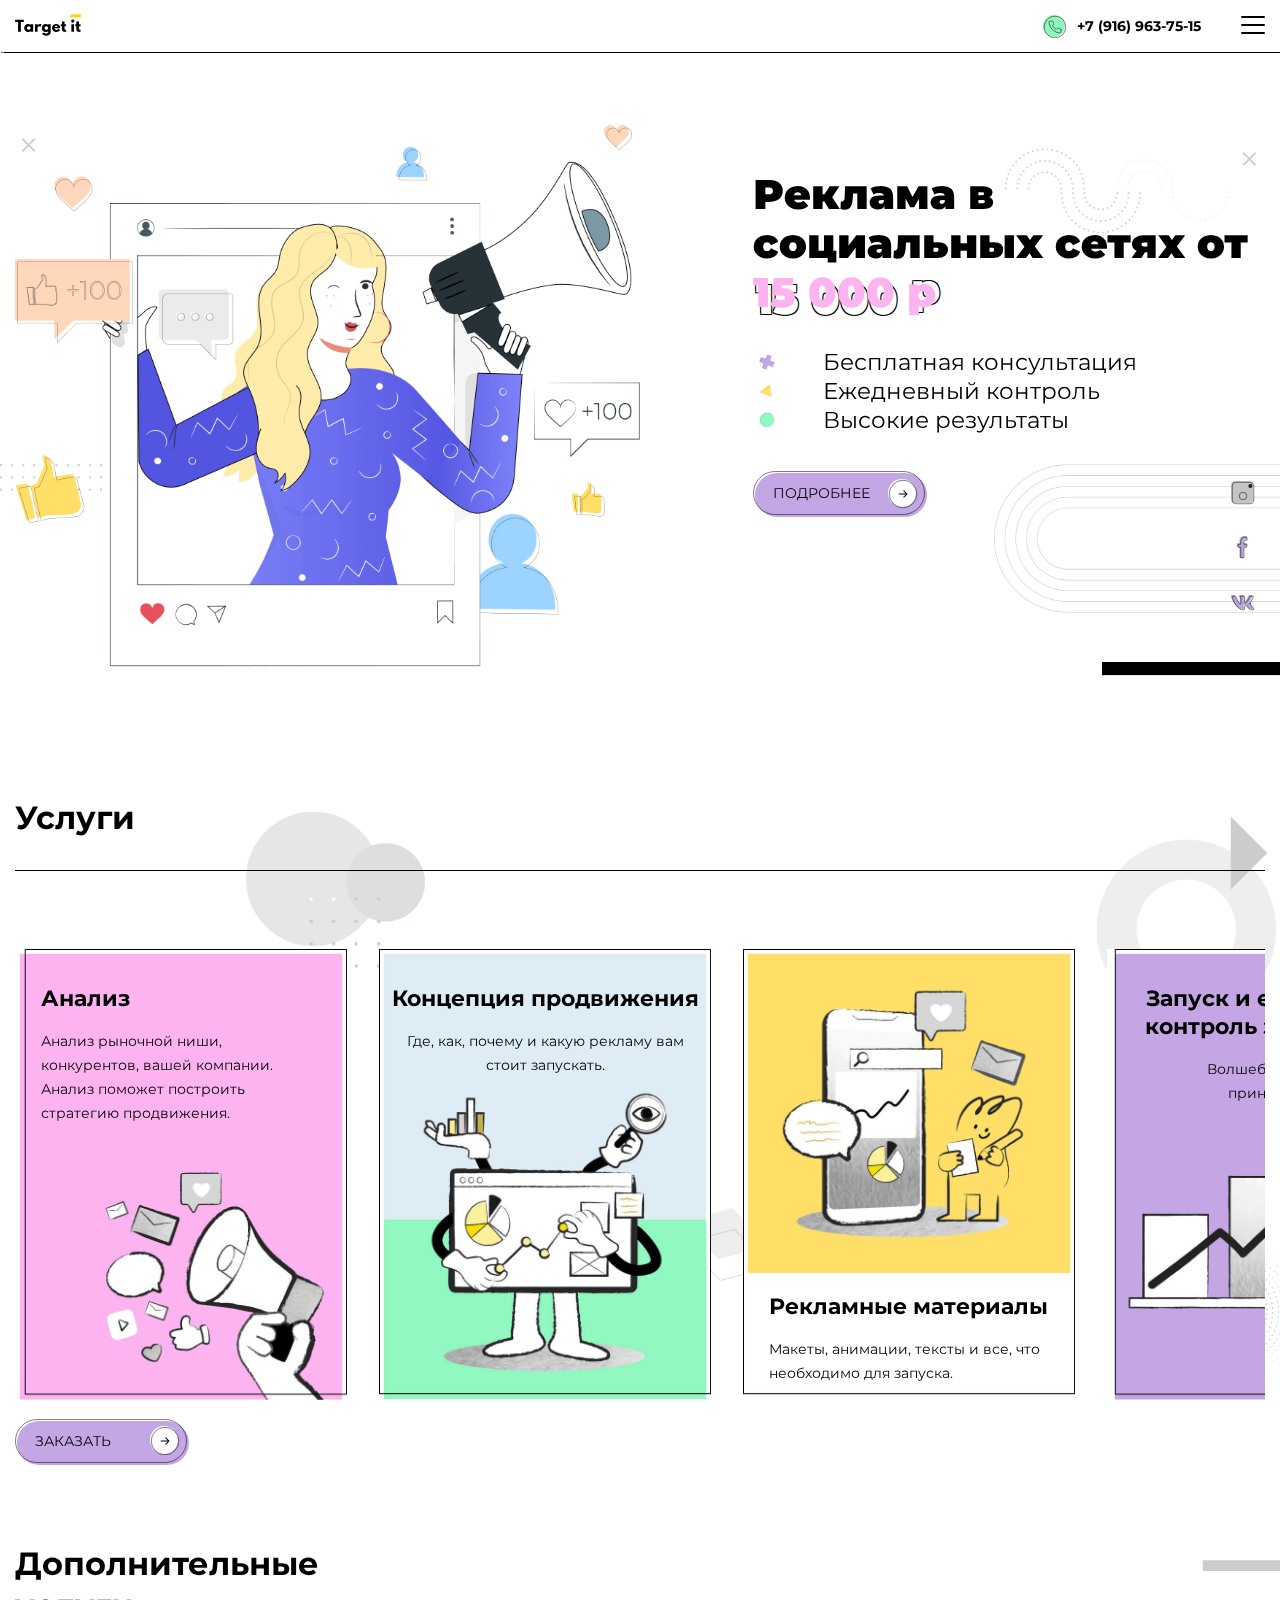
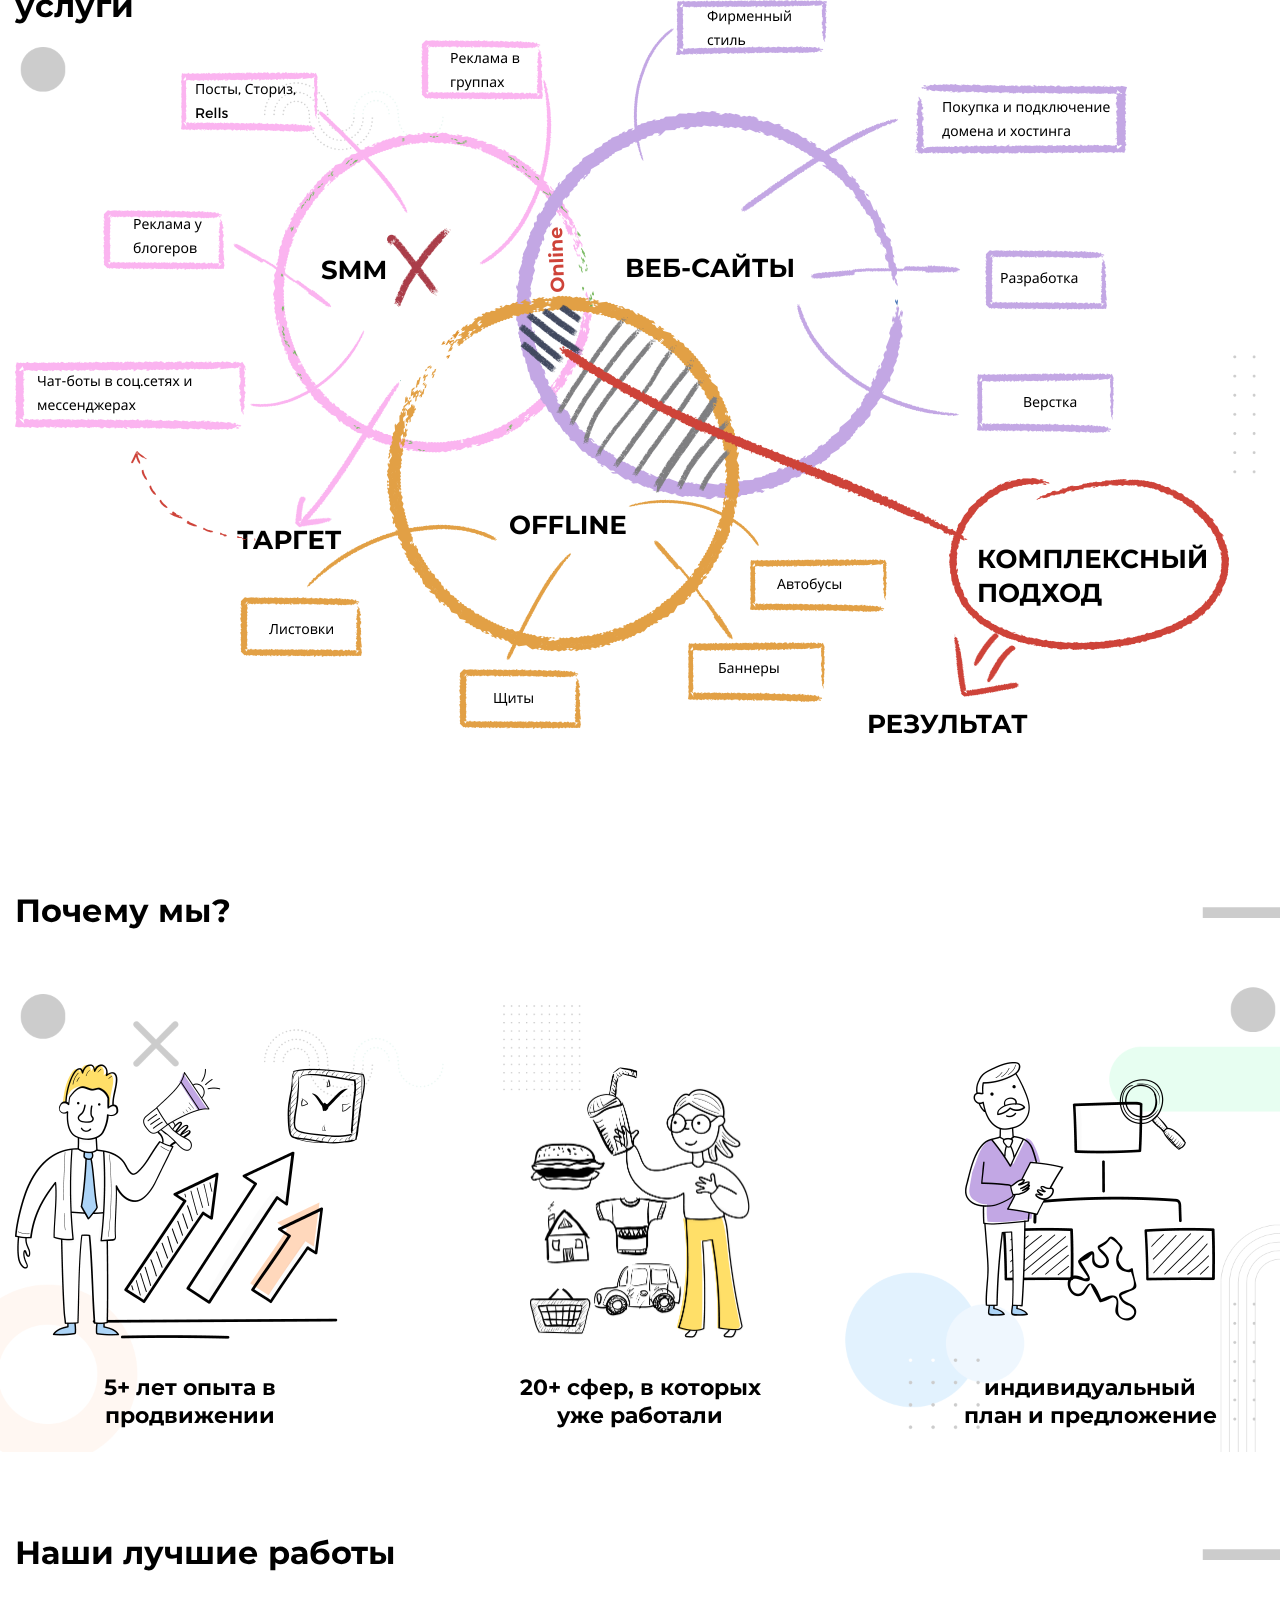
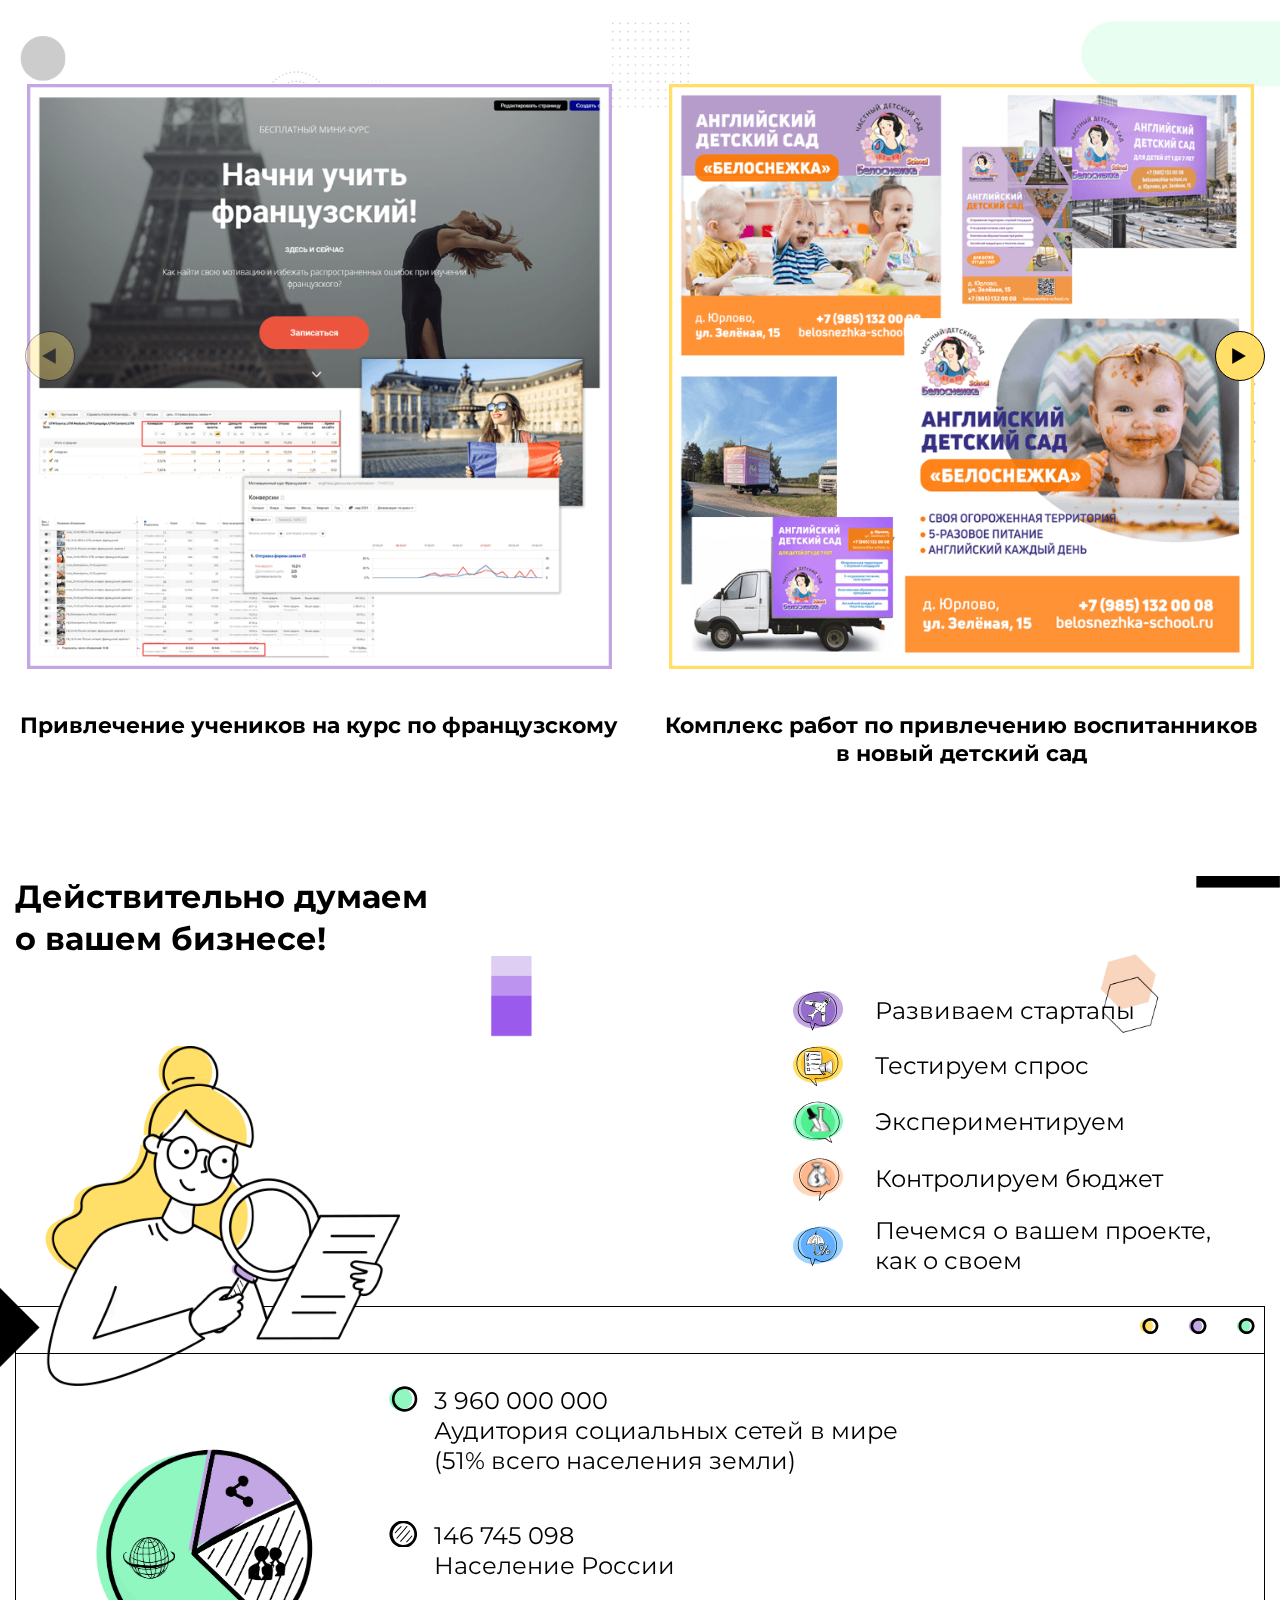
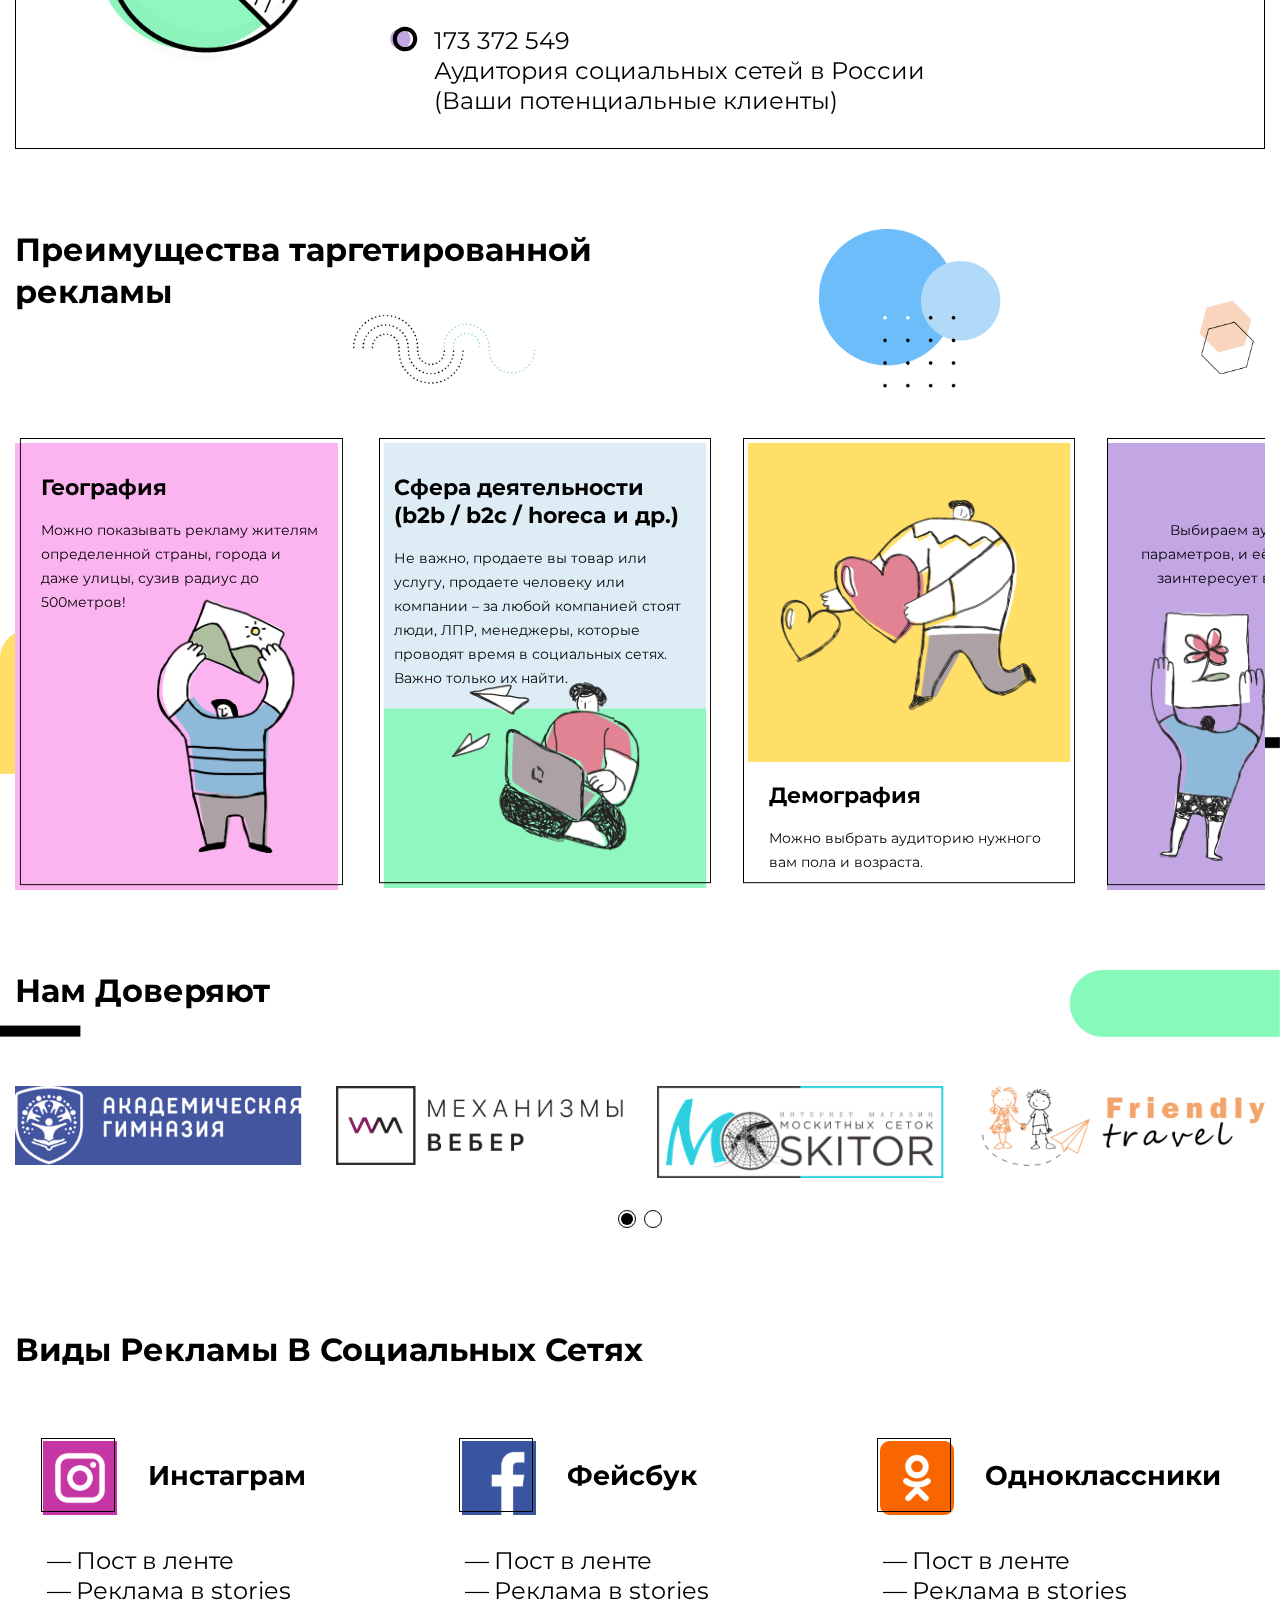
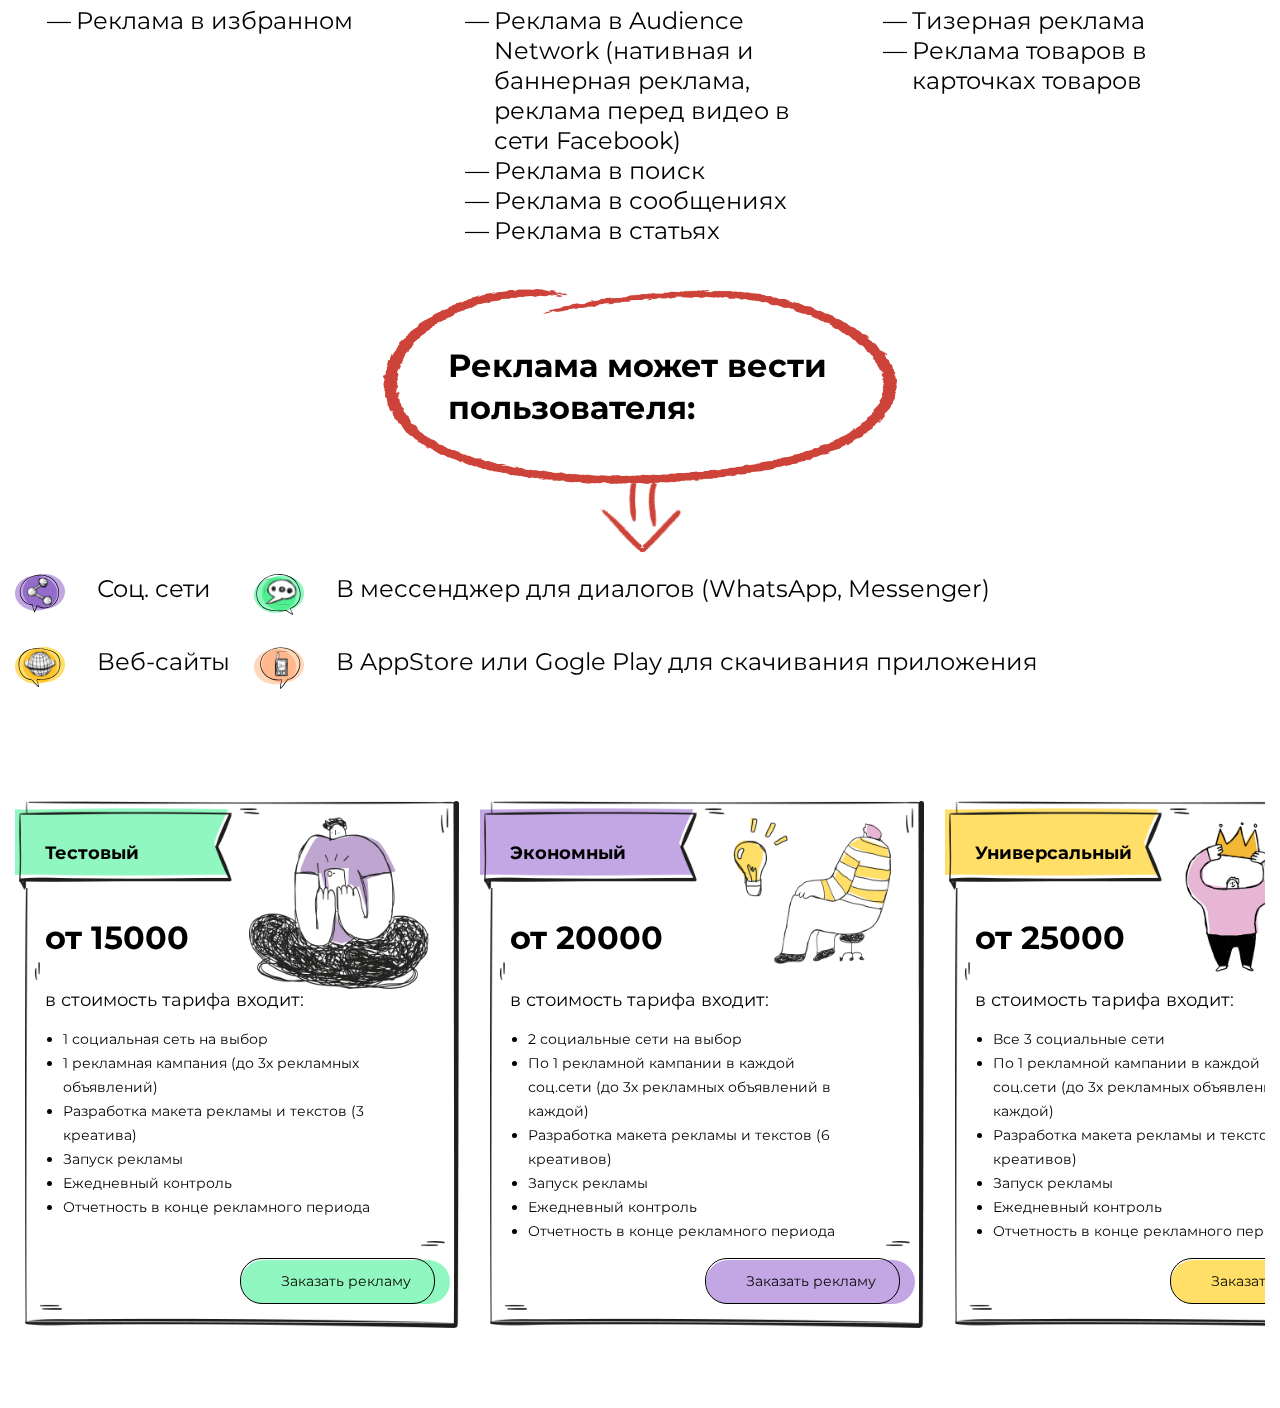
==== index.html @ e47d91d6 "add: add modal form on Prices" ====
<!DOCTYPE html>
<html lang="ru">
<head>
    <meta charset="UTF-8">
    <meta http-equiv="X-UA-Compatible" content="IE=edge">
    <meta name="viewport" content="width=device-width, initial-scale=1.0">
    <title>target-it.ru - таргетированная реклама в соцсетях</title>
    <link rel="shortcut icon" href="img/favicon.svg" type="image/x-icon">
    <link rel="stylesheet" href="css/normalize.css">
    <link rel="stylesheet" href="css/style.css">
    <link rel="stylesheet" href="css/media.css">
    <link rel="stylesheet" href="css/swiper/swiper-bundle.min.7.3.1.css">
    <script defer src="js/swiper/swiper-bundle.min.7.3.1.js"></script>
    <script defer src="js/script.js"></script>
</head>
<body>
  <header class="header">
    <div class="container">
      <nav class="nav flex">
        <a href="#" class="nav__logo" aria-label="ссылка на главную страницу">
          <img class="logo-img" src="img/logoDark.svg" alt="Логотип таргет ит">
        </a>
        <div class="nav__link-social flex">
          <ul class="nav-list list-reset flex">
            <li class="nav-list__item">
              <a href="#" class="nav-link">
                услуги
              </a>
            </li>
            <li class="nav-list__item">
              <a href="#" class="nav-link">
                о компании
              </a>
            </li>
            <li class="nav-list__item">
              <a href="#" class="nav-link">
                цены
              </a>
            </li>
            <li class="nav-list__item">
              <a href="#" class="nav-link">
                чат боты
              </a>
            </li>
            <li class="nav-list__item">
              <a href="uploads/Бриф.docx" class="nav-link">
                скачать бриф
              </a>
            </li>
          </ul>
          <button class="nav__btn-to-form color-back color-back_yellow btn-reset">
            обратный звонок
          </button>
         <ul class="mob-social list-reset flex">
           <li class="mob-social__item">
             <a href="https://www.instagram.com/target__it/" target="_blank" aria-label="Ссылка на социальную сеть target-it в инстаграм">
               <svg width="44" height="44" viewBox="0 0 44 44" fill="none" xmlns="http://www.w3.org/2000/svg">
                <rect x="10" y="10" width="22" height="22" rx="4" fill="#C4C4C4"/>
                <rect x="11.25" y="11.25" width="21.5" height="21.5" rx="3.75" stroke="black" stroke-width="0.5"/>
                <circle cx="22" cy="25" r="3.75" stroke="black" stroke-width="0.5"/>
                <circle cx="29.3704" cy="15.0214" r="2" fill="#232222"/>
              </svg>
             </a>
           </li>
           <li class="mob-social__item">
             <a href="https://www.facebook.com/targetitnow/" target="_blank" aria-label="Ссылка на социальную сеть target-it в фэйсбук">
               <svg width="44" height="44" viewBox="0 0 44 44" fill="none" xmlns="http://www.w3.org/2000/svg">
                 <path d="M22.4358 17.2133V15.0133C22.4358 14.06 22.6358 13.5467 24.0358 13.5467H25.7692V9.88H23.1025C19.7692 9.88 18.4358 12.3 18.4358 15.0133V17.2133H15.7692V20.88H18.4358V31.88H22.4358V20.88H25.3692L25.7692 17.2133H22.4358Z" fill="#B9A6D9"/>
                 <path d="M22.9038 18.04V18.29H23.1538H25.9532L25.6364 21.31H23.1538H22.9038V21.56V31.87H19.7115V21.56V21.31H19.4615H17.25V18.29H19.4615H19.7115V18.04V15.928C19.7115 14.6602 20.0117 13.488 20.6602 12.6389C21.3011 11.7998 22.3017 11.25 23.7692 11.25H25.9808V14.27H24.6308C23.9673 14.27 23.5016 14.3935 23.2195 14.7163C22.9442 15.0311 22.9038 15.4727 22.9038 15.928V18.04Z" stroke="black" stroke-width="0.5"/>
               </svg>
             </a>
           </li>
           <li class="mob-social__item">
             <a href="https://vk.com/public195227283" target="_blank" aria-label="ссылка на социальную сеть target-it в вконтакте">
              <svg width="44" height="44" viewBox="0 0 44 44" fill="none" xmlns="http://www.w3.org/2000/svg">
                <path d="M31.4956 14.9481C31.6493 14.4011 31.4956 14 30.7688 14H28.3611C27.7485 14 27.4685 14.347 27.3148 14.7281C27.3148 14.7281 26.0907 17.9264 24.356 20.0002C23.7961 20.6036 23.5403 20.7942 23.2351 20.7942C23.0825 20.7942 22.8607 20.6036 22.8607 20.0566V14.9481C22.8607 14.2917 22.6839 14 22.1734 14H18.3901C18.008 14 17.7775 14.3035 17.7775 14.5928C17.7775 15.2139 18.6448 15.3574 18.7337 17.1077V20.9047C18.7337 21.7363 18.5943 21.8881 18.2869 21.8881C17.4711 21.8881 15.4862 18.678 14.3081 15.0034C14.0787 14.2894 13.847 14.0012 13.2322 14.0012H10.8256C10.1372 14.0012 10 14.3482 10 14.7293C10 15.4139 10.8157 18.8015 13.7998 23.282C15.7892 26.3415 18.5899 28 21.1414 28C22.6707 28 22.8596 27.6318 22.8596 26.9966V24.6841C22.8596 23.9477 23.0056 23.7995 23.4898 23.7995C23.8455 23.7995 24.4581 23.9924 25.8865 25.4663C27.5179 27.2142 27.788 27.9988 28.7047 27.9988H31.1113C31.7986 27.9988 32.1422 27.6306 31.9446 26.9037C31.7283 26.1803 30.9488 25.1275 29.9146 23.8819C29.3525 23.1714 28.5126 22.4068 28.2568 22.0245C27.9 21.5317 28.0032 21.3141 28.2568 20.8765C28.2579 20.8777 31.1904 16.4525 31.4956 14.9481Z" fill="#B9A6D9"/>
                <path d="M32.2549 15.8804L32.2524 15.8893L32.2506 15.8984C32.1817 16.2377 31.9561 16.7692 31.638 17.3961C31.3237 18.0154 30.9317 18.7041 30.5474 19.3489C30.1634 19.9932 29.7886 20.5909 29.5097 21.0277C29.3961 21.2056 29.2984 21.3567 29.2226 21.4732L29.2097 21.4593L29.0405 21.7511C28.92 21.959 28.7966 22.1731 28.7786 22.4109C28.7593 22.6663 28.8603 22.9023 29.0517 23.1675C29.1909 23.374 29.4687 23.6656 29.7594 23.9707L29.7898 24.0026C30.1036 24.332 30.4459 24.6924 30.7186 25.037L30.7185 25.037L30.7223 25.0416C31.2378 25.6625 31.6857 26.2304 32.0305 26.7306C32.3772 27.2333 32.6071 27.6499 32.7042 27.9723C32.7911 28.2943 32.7414 28.4721 32.665 28.5672C32.5855 28.666 32.4187 28.7488 32.1113 28.7488H29.7047C29.5156 28.7488 29.3694 28.7095 29.2294 28.6309C29.0833 28.5489 28.9334 28.4183 28.7466 28.2177C28.5951 28.055 28.4295 27.8577 28.2277 27.6172C28.1797 27.56 28.1297 27.5005 28.0774 27.4383C27.8071 27.1175 27.4812 26.7371 27.0692 26.2957L27.0693 26.2957L27.066 26.2923C25.6359 24.8167 24.9583 24.5495 24.4898 24.5495C24.2389 24.5495 23.9677 24.5833 23.7933 24.8155C23.7127 24.9227 23.669 25.0522 23.644 25.1907C23.6188 25.3295 23.6096 25.4939 23.6096 25.6841V27.9966C23.6096 28.2978 23.5624 28.4369 23.428 28.5336C23.2604 28.6541 22.9049 28.75 22.1414 28.75C19.6974 28.75 16.9667 27.1558 15.0094 24.1457L15.0094 24.1457L15.0079 24.1434C13.526 21.9185 12.5845 19.9677 12.0141 18.4921C11.7288 17.7541 11.5368 17.136 11.4164 16.6628C11.2943 16.1829 11.25 15.8678 11.25 15.7293C11.25 15.5611 11.2818 15.4551 11.3409 15.3891C11.3956 15.3281 11.5196 15.2512 11.8256 15.2512H14.2322C14.4972 15.2512 14.6367 15.3115 14.7391 15.4125C14.8561 15.528 14.9567 15.727 15.0701 16.0797C15.6645 17.9339 16.4627 19.6723 17.2181 20.9509C17.5953 21.5894 17.9661 22.1205 18.3 22.4954C18.4667 22.6825 18.63 22.8373 18.7859 22.9473C18.9365 23.0535 19.1085 23.1381 19.2869 23.1381C19.3811 23.1381 19.4905 23.1271 19.5952 23.0765C19.7064 23.0227 19.7896 22.9355 19.8477 22.823C19.952 22.621 19.9837 22.3177 19.9837 21.9047V18.1077H19.984L19.9834 18.095C19.9364 17.1706 19.6806 16.6531 19.4284 16.2854C19.3711 16.2019 19.3146 16.127 19.265 16.0612L19.2562 16.0495C19.2031 15.979 19.1601 15.9213 19.1244 15.8661C19.056 15.7601 19.0275 15.6821 19.0275 15.5928C19.0275 15.4269 19.1603 15.25 19.3901 15.25H23.1734C23.3787 15.25 23.4578 15.3054 23.5034 15.3708C23.5651 15.4594 23.6107 15.6297 23.6107 15.9481V21.0566C23.6107 21.3609 23.672 21.597 23.7803 21.7656C23.8881 21.9335 24.0526 22.0442 24.2351 22.0442C24.4517 22.0442 24.6417 21.9725 24.8454 21.8268C25.0401 21.6876 25.2591 21.4722 25.5393 21.1702L25.5395 21.1704L25.5478 21.1606C26.4339 20.1012 27.1839 18.7627 27.7101 17.6972C27.9739 17.1629 28.1831 16.694 28.3264 16.3584C28.398 16.1906 28.4533 16.056 28.4907 15.963C28.5094 15.9165 28.5237 15.8805 28.5334 15.8558L28.5444 15.8277L28.5472 15.8203L28.5474 15.8198C28.6151 15.6525 28.7026 15.5132 28.8233 15.4153C28.94 15.3208 29.1059 15.25 29.3611 15.25H31.7688C32.0946 15.25 32.2099 15.3395 32.253 15.4056C32.3035 15.4829 32.3252 15.6304 32.2549 15.8804ZM29.2568 21.8765L29.0739 22.047C29.0988 22.0577 29.1238 22.0654 29.1484 22.0706C28.982 22.3903 28.9567 22.6101 29.2568 23.0245V21.8765Z" stroke="black" stroke-width="0.5"/>
              </svg>
             </a>
           </li>
          </ul>
        </div>
        <a href="tel:+79169637515" class="nav-phone" aria-label="позвонить по номеру телефона">
          <svg class="nav-phone__icon-svg" width="23" height="23" viewBox="0 0 23 23" fill="none" xmlns="http://www.w3.org/2000/svg">
            <ellipse opacity="0.5" cx="11" cy="10.9992" rx="11" ry="10.9992" fill="#20F180"/>
            <path d="M22.75 11.9992C22.75 17.9358 17.9371 22.7484 12 22.7484C6.06292 22.7484 1.25 17.9358 1.25 11.9992C1.25 6.0626 6.06292 1.25 12 1.25C17.9371 1.25 22.75 6.0626 22.75 11.9992Z" stroke="black" stroke-width="0.5"/>
            <path d="M17.9996 14.9837V16.79C18.0003 16.9577 17.9659 17.1237 17.8986 17.2773C17.8313 17.431 17.7325 17.5689 17.6087 17.6823C17.4849 17.7956 17.3387 17.8819 17.1795 17.9357C17.0203 17.9894 16.8517 18.0093 16.6843 17.9943C14.8277 17.7929 13.0443 17.1598 11.4773 16.1457C10.0195 15.2213 8.78356 13.9879 7.8572 12.533C6.83752 10.9622 6.20294 9.17382 6.0049 7.31268C5.98982 7.14617 6.00965 6.97836 6.06312 6.81992C6.11659 6.66148 6.20254 6.51589 6.31548 6.39241C6.42843 6.26894 6.5659 6.17028 6.71915 6.10273C6.87239 6.03518 7.03805 6.00022 7.20558 6.00006H9.01565C9.30846 5.99718 9.59233 6.10066 9.81435 6.2912C10.0364 6.48174 10.1814 6.74635 10.2224 7.0357C10.2988 7.61377 10.4404 8.18137 10.6447 8.72765C10.7259 8.94317 10.7435 9.17738 10.6953 9.40256C10.6472 9.62773 10.5354 9.83441 10.3732 9.99812L9.60694 10.7628C10.4658 12.2702 11.7165 13.5184 13.2271 14.3755L13.9933 13.6108C14.1574 13.4489 14.3645 13.3374 14.5901 13.2894C14.8158 13.2413 15.0505 13.2589 15.2664 13.3399C15.8138 13.5437 16.3826 13.6851 16.9619 13.7614C17.2549 13.8026 17.5226 13.9499 17.714 14.1753C17.9053 14.4007 18.007 14.6884 17.9996 14.9837Z" stroke="black" stroke-width="0.5" stroke-linecap="round" stroke-linejoin="round"/>
          </svg>
          +7 (916) 963-75-15
        </a>
        <button class="nav__burger btn-reset" aria-label="кнопка развернуть мобильное меню">
          <img class="img-burger" src="img/ico-burger.svg" alt="Иконка бургера">
        </button>
      </nav>
    </div>
  </header>
  <section class="section hero">
    <div class="container hero__container flex">
      <div class="hero-col-left">
        <picture>
          <source media="(max-width: 414px)" srcset="img/hero-banner-414.png">
          <source media="(max-width: 1024px)" srcset="img/hero-banner-1024.png">
          <img class="hero__img" src="img/hero-banner.png" alt="Баннер в шапке сайта">
        </picture>
      </div>
      <div class="hero-col-right">
        <h1 class="first-title">
          Реклама в социальных сетях от
          <span class="coast" data-coast="15 000">
            15 000
          </span>
          <span class="currency" data-currency="р">
            р
          </span>
        </h1>
        <ul class="hero-list list-reset">
          <li class="hero-list__item">
              Бесплатная консультация
          </li>
          <li class="hero-list__item">
              Ежедневный контроль
          </li>
          <li class="hero-list__item">
              Высокие результаты
          </li>
        </ul>
        <div class="btn-social flex">
          <div class="btn-social__left">
            <button class="button-more data-submit color-back color-back_violet btn-reset flex">
              Подробнее
              <svg width="30" height="29" viewBox="0 0 30 29" fill="none" xmlns="http://www.w3.org/2000/svg">
                <circle cx="14" cy="14" r="14" fill="white"/>
                <circle cx="15.0232" cy="15" r="13.75" stroke="black" stroke-width="0.5"/>
                <path d="M11 14.5C10.7239 14.5 10.5 14.7239 10.5 15C10.5 15.2761 10.7239 15.5 11 15.5V14.5ZM19.3536 15.3536C19.5488 15.1583 19.5488 14.8417 19.3536 14.6464L16.1716 11.4645C15.9763 11.2692 15.6597 11.2692 15.4645 11.4645C15.2692 11.6597 15.2692 11.9763 15.4645 12.1716L18.2929 15L15.4645 17.8284C15.2692 18.0237 15.2692 18.3403 15.4645 18.5355C15.6597 18.7308 15.9763 18.7308 16.1716 18.5355L19.3536 15.3536ZM11 15.5H19V14.5H11V15.5Z" fill="black"/>
              </svg>
            </button>
          </div>
          <div class="btn-social__right flex">
            <a href="https://www.instagram.com/target__it/" target="_blank" aria-label="Ссылка на социальную сеть target-it в инстаграм">
              <svg width="44" height="44" viewBox="0 0 44 44" fill="none" xmlns="http://www.w3.org/2000/svg">
               <rect x="10" y="10" width="22" height="22" rx="4" fill="#C4C4C4"/>
               <rect x="11.25" y="11.25" width="21.5" height="21.5" rx="3.75" stroke="black" stroke-width="0.5"/>
               <circle cx="22" cy="25" r="3.75" stroke="black" stroke-width="0.5"/>
               <circle cx="29.3704" cy="15.0214" r="2" fill="#232222"/>
             </svg>
            </a>
            <a href="https://www.facebook.com/targetitnow/" target="_blank" aria-label="Ссылка на социальную сеть target-it в фэйсбук">
              <svg width="44" height="44" viewBox="0 0 44 44" fill="none" xmlns="http://www.w3.org/2000/svg">
                <path d="M22.4358 17.2133V15.0133C22.4358 14.06 22.6358 13.5467 24.0358 13.5467H25.7692V9.88H23.1025C19.7692 9.88 18.4358 12.3 18.4358 15.0133V17.2133H15.7692V20.88H18.4358V31.88H22.4358V20.88H25.3692L25.7692 17.2133H22.4358Z" fill="#B9A6D9"/>
                <path d="M22.9038 18.04V18.29H23.1538H25.9532L25.6364 21.31H23.1538H22.9038V21.56V31.87H19.7115V21.56V21.31H19.4615H17.25V18.29H19.4615H19.7115V18.04V15.928C19.7115 14.6602 20.0117 13.488 20.6602 12.6389C21.3011 11.7998 22.3017 11.25 23.7692 11.25H25.9808V14.27H24.6308C23.9673 14.27 23.5016 14.3935 23.2195 14.7163C22.9442 15.0311 22.9038 15.4727 22.9038 15.928V18.04Z" stroke="black" stroke-width="0.5"/>
              </svg>
            </a>
             <a href="https://vk.com/public195227283" target="_blank" aria-label="ссылка на социальную сеть target-it в вконтакте">
              <svg width="44" height="44" viewBox="0 0 44 44" fill="none" xmlns="http://www.w3.org/2000/svg">
                <path d="M31.4956 14.9481C31.6493 14.4011 31.4956 14 30.7688 14H28.3611C27.7485 14 27.4685 14.347 27.3148 14.7281C27.3148 14.7281 26.0907 17.9264 24.356 20.0002C23.7961 20.6036 23.5403 20.7942 23.2351 20.7942C23.0825 20.7942 22.8607 20.6036 22.8607 20.0566V14.9481C22.8607 14.2917 22.6839 14 22.1734 14H18.3901C18.008 14 17.7775 14.3035 17.7775 14.5928C17.7775 15.2139 18.6448 15.3574 18.7337 17.1077V20.9047C18.7337 21.7363 18.5943 21.8881 18.2869 21.8881C17.4711 21.8881 15.4862 18.678 14.3081 15.0034C14.0787 14.2894 13.847 14.0012 13.2322 14.0012H10.8256C10.1372 14.0012 10 14.3482 10 14.7293C10 15.4139 10.8157 18.8015 13.7998 23.282C15.7892 26.3415 18.5899 28 21.1414 28C22.6707 28 22.8596 27.6318 22.8596 26.9966V24.6841C22.8596 23.9477 23.0056 23.7995 23.4898 23.7995C23.8455 23.7995 24.4581 23.9924 25.8865 25.4663C27.5179 27.2142 27.788 27.9988 28.7047 27.9988H31.1113C31.7986 27.9988 32.1422 27.6306 31.9446 26.9037C31.7283 26.1803 30.9488 25.1275 29.9146 23.8819C29.3525 23.1714 28.5126 22.4068 28.2568 22.0245C27.9 21.5317 28.0032 21.3141 28.2568 20.8765C28.2579 20.8777 31.1904 16.4525 31.4956 14.9481Z" fill="#B9A6D9"/>
                <path d="M32.2549 15.8804L32.2524 15.8893L32.2506 15.8984C32.1817 16.2377 31.9561 16.7692 31.638 17.3961C31.3237 18.0154 30.9317 18.7041 30.5474 19.3489C30.1634 19.9932 29.7886 20.5909 29.5097 21.0277C29.3961 21.2056 29.2984 21.3567 29.2226 21.4732L29.2097 21.4593L29.0405 21.7511C28.92 21.959 28.7966 22.1731 28.7786 22.4109C28.7593 22.6663 28.8603 22.9023 29.0517 23.1675C29.1909 23.374 29.4687 23.6656 29.7594 23.9707L29.7898 24.0026C30.1036 24.332 30.4459 24.6924 30.7186 25.037L30.7185 25.037L30.7223 25.0416C31.2378 25.6625 31.6857 26.2304 32.0305 26.7306C32.3772 27.2333 32.6071 27.6499 32.7042 27.9723C32.7911 28.2943 32.7414 28.4721 32.665 28.5672C32.5855 28.666 32.4187 28.7488 32.1113 28.7488H29.7047C29.5156 28.7488 29.3694 28.7095 29.2294 28.6309C29.0833 28.5489 28.9334 28.4183 28.7466 28.2177C28.5951 28.055 28.4295 27.8577 28.2277 27.6172C28.1797 27.56 28.1297 27.5005 28.0774 27.4383C27.8071 27.1175 27.4812 26.7371 27.0692 26.2957L27.0693 26.2957L27.066 26.2923C25.6359 24.8167 24.9583 24.5495 24.4898 24.5495C24.2389 24.5495 23.9677 24.5833 23.7933 24.8155C23.7127 24.9227 23.669 25.0522 23.644 25.1907C23.6188 25.3295 23.6096 25.4939 23.6096 25.6841V27.9966C23.6096 28.2978 23.5624 28.4369 23.428 28.5336C23.2604 28.6541 22.9049 28.75 22.1414 28.75C19.6974 28.75 16.9667 27.1558 15.0094 24.1457L15.0094 24.1457L15.0079 24.1434C13.526 21.9185 12.5845 19.9677 12.0141 18.4921C11.7288 17.7541 11.5368 17.136 11.4164 16.6628C11.2943 16.1829 11.25 15.8678 11.25 15.7293C11.25 15.5611 11.2818 15.4551 11.3409 15.3891C11.3956 15.3281 11.5196 15.2512 11.8256 15.2512H14.2322C14.4972 15.2512 14.6367 15.3115 14.7391 15.4125C14.8561 15.528 14.9567 15.727 15.0701 16.0797C15.6645 17.9339 16.4627 19.6723 17.2181 20.9509C17.5953 21.5894 17.9661 22.1205 18.3 22.4954C18.4667 22.6825 18.63 22.8373 18.7859 22.9473C18.9365 23.0535 19.1085 23.1381 19.2869 23.1381C19.3811 23.1381 19.4905 23.1271 19.5952 23.0765C19.7064 23.0227 19.7896 22.9355 19.8477 22.823C19.952 22.621 19.9837 22.3177 19.9837 21.9047V18.1077H19.984L19.9834 18.095C19.9364 17.1706 19.6806 16.6531 19.4284 16.2854C19.3711 16.2019 19.3146 16.127 19.265 16.0612L19.2562 16.0495C19.2031 15.979 19.1601 15.9213 19.1244 15.8661C19.056 15.7601 19.0275 15.6821 19.0275 15.5928C19.0275 15.4269 19.1603 15.25 19.3901 15.25H23.1734C23.3787 15.25 23.4578 15.3054 23.5034 15.3708C23.5651 15.4594 23.6107 15.6297 23.6107 15.9481V21.0566C23.6107 21.3609 23.672 21.597 23.7803 21.7656C23.8881 21.9335 24.0526 22.0442 24.2351 22.0442C24.4517 22.0442 24.6417 21.9725 24.8454 21.8268C25.0401 21.6876 25.2591 21.4722 25.5393 21.1702L25.5395 21.1704L25.5478 21.1606C26.4339 20.1012 27.1839 18.7627 27.7101 17.6972C27.9739 17.1629 28.1831 16.694 28.3264 16.3584C28.398 16.1906 28.4533 16.056 28.4907 15.963C28.5094 15.9165 28.5237 15.8805 28.5334 15.8558L28.5444 15.8277L28.5472 15.8203L28.5474 15.8198C28.6151 15.6525 28.7026 15.5132 28.8233 15.4153C28.94 15.3208 29.1059 15.25 29.3611 15.25H31.7688C32.0946 15.25 32.2099 15.3395 32.253 15.4056C32.3035 15.4829 32.3252 15.6304 32.2549 15.8804ZM29.2568 21.8765L29.0739 22.047C29.0988 22.0577 29.1238 22.0654 29.1484 22.0706C28.982 22.3903 28.9567 22.6101 29.2568 23.0245V21.8765Z" stroke="black" stroke-width="0.5"/>
              </svg>
             </a>
          </div>
        </div>
      </div>
    </div>
  </section>
  <section class="section services">
    <div class="container services__container">
      <h2 class="second-title">
        Услуги
      </h2>
      <div class="line"></div>
      <div class="swipe-wrapper">
        <div class="swipe flex">
          <div class="swipe__col swipe__col_services swipe__col_services-1">
            <h3 class="card-title">
              Анализ
            </h3>
            <p class="card-description">
              Анализ рыночной ниши, конкурентов, вашей компании. Анализ поможет построить стратегию продвижения.
            </p>
          </div>
          <div class="swipe__col swipe__col_services center swipe__col_services-2">
            <h3 class="card-title">
              Концепция продвижения
            </h3>
            <p class="card-description">
              Где, как, почему и какую рекламу вам стоит запускать.
            </p>
          </div>
          <div class="swipe__col swipe__col_services content-bottom-left swipe__col_services-3 flex">
            <h3 class="card-title">
              Рекламные материалы
            </h3>
            <p class="card-description">
              Макеты, анимации, тексты и все, что необходимо для запуска.
            </p>
          </div>
          <div class="swipe__col swipe__col_services right swipe__col_services-4">
            <h3 class="card-title">
              Запуск и ежедневный контроль за рекламой
            </h3>
            <p class="card-description">
              Волшебство, которое будет приносить вам прибыль.
            </p>
          </div>
        </div>
      </div>
      <button class="button-service data-submit color-back color-back_violet btn-reset flex">
        Заказать
        <svg width="30" height="29" viewBox="0 0 30 29" fill="none" xmlns="http://www.w3.org/2000/svg">
          <circle cx="14" cy="14" r="14" fill="white"></circle>
          <circle cx="15.0232" cy="15" r="13.75" stroke="black" stroke-width="0.5"></circle>
          <path d="M11 14.5C10.7239 14.5 10.5 14.7239 10.5 15C10.5 15.2761 10.7239 15.5 11 15.5V14.5ZM19.3536 15.3536C19.5488 15.1583 19.5488 14.8417 19.3536 14.6464L16.1716 11.4645C15.9763 11.2692 15.6597 11.2692 15.4645 11.4645C15.2692 11.6597 15.2692 11.9763 15.4645 12.1716L18.2929 15L15.4645 17.8284C15.2692 18.0237 15.2692 18.3403 15.4645 18.5355C15.6597 18.7308 15.9763 18.7308 16.1716 18.5355L19.3536 15.3536ZM11 15.5H19V14.5H11V15.5Z" fill="black"></path>
        </svg>
      </button>
    </div>
  </section>
  <section class="section additional">
    <div class="container additional__container flex">
     <div class="additional__left">
       <h2 class="second-title">
         Дополнительные услуги
       </h2>
     </div>
     <div class="additional__right">
       <img class="additional__img" src="img/additional-right.png" alt="Изображение схемы работы дополнительныых услуг">
     </div>
     <div class="additional-swiper swiper">
       <div class="swiper-wrapper">
          <div class="swiper-slide additional__slide">
            <img src="img/additional-slide1.png" alt="Слайд 1" class="additional-slide-img">
          </div>
          <div class="swiper-slide additional__slide">
            <img src="img/additional-slide2.png" alt="Слайд 2" class="additional-slide-img">
          </div>
          <div class="swiper-slide additional__slide">
            <img src="img/additional-slide3.png" alt="Слайд 3" class="additional-slide-img">
          </div>
       </div>
       <div class="additional-nav">
         <div class="swiper-pagination additional__pagination"></div>
       </div>
     </div>
    </div>
  </section>
  <section class="section edge">
    <div class="container edge__container">
      <h2 class="second-title second-title_edge">
        Почему мы?
      </h2>
      <div class="swipe-wrapper">
        <div class="swipe swipe-edge flex">
          <div class="swipe__col swipe__col-edge content-bottom-left swipe__col-edge_1 flex">
            <p class="edge-description">
              5+ лет опыта в продвижении
            </p>
          </div>
          <div class="swipe__col swipe__col-edge content-bottom-left swipe__col-edge_2 flex">
            <p class="edge-description">
              20+ сфер, в которых уже работали
            </p>
          </div>
          <div class="swipe__col swipe__col-edge content-bottom-left swipe__col-edge_3 flex">
            <p class="edge-description">
              индивидуальный план и предложение
            </p>
          </div>
        </div>
      </div>
    </div>
  </section>
  <section class="section works">
    <div class="container works__container">
      <h2 class="second-title second-title_works">
        Наши лучшие работы
      </h2>
      <div class="works-swiper swiper">
        <div class="swiper-wrapper">
          <div class="works__slide swiper-slide">
            <img class="works__img" src="img/works/lern_franch.png" alt="Скриншот интернет-страницы сайта по обучению французскому языку">
            <p class="works__description">
              Привлечение учеников на курс по французскому
            </p>
          </div>
          <div class="works__slide swiper-slide">
            <img class="works__img" src="img/works/new_kindergarden.png" alt="Скриншот интернет-страницы сайта по привлечению воспитанников в новый детский сад">
            <p class="works__description">
              Комплекс работ по привлечению воспитанников в новый детский сад
            </p>
          </div>
          <div class="works__slide swiper-slide">
            <img class="works__img" src="img/works/smm_package.png" alt="Баннер СММ для «Фабрики упаковки» ">
            <p class="works__description">
              SMM для «Фабрики упаковки»
            </p>
          </div>
          <div class="works__slide swiper-slide">
            <img class="works__img" src="img/works/arcobaleno.png" alt="Баннер для кафе Аркобалено города Могилева">
            <p class="works__description">
              Продвижение кафе «Arcobaleno», г. Могилёв
            </p>
          </div>
          <div class="works__slide swiper-slide">
            <img class="works__img" src="img/works/infinity_sochi.png" alt="Скриншот баннеров для Infinity Sochi">
            <p class="works__description">
              Infinity Sochi
            </p>
          </div>
          <div class="works__slide swiper-slide">
            <img class="works__img" src="img/works/academy_gimnazy.png" alt="Скриншот баннеров для продвижения Академической гимназии">
            <p class="works__description">
              Продвижение в социальных сетях для сети детских садов и школ «Академическая гимназия»
            </p>
          </div>
          <div class="works__slide swiper-slide">
            <img class="works__img" src="img/works/visis-basis.png" alt="Скриншот баннеров для Visis Basis">
            <p class="works__description">
              Оптимизация контекстной рекламы в Я.Директ для «Visis Basis»
            </p>
          </div>
          <div class="works__slide swiper-slide">
            <img class="works__img" src="img/works/veber.png" alt="Скриншот баннеров для Veber">
            <p class="works__description">
              Разработка сайта и сувенирной продукции для производства металлоконструкций «Механизмы Вебер»
            </p>
          </div>
          <div class="works__slide swiper-slide">
            <img class="works__img" src="img/works/navigation_system.png" alt="Скриншот баннеров для системы навигации Академической гимназии">
            <p class="works__description">
              Система навигации для филиала сети детских садов и школ «Академическая гимназия»
            </p>
          </div>
          <div class="works__slide swiper-slide">
            <img class="works__img" src="img/works/posm.png" alt="Скриншот баннеров для POSM Академической гимназии">
            <p class="works__description">
              POSM и крупные рекламные носители для сети детских садов и школ «Академическая гимназия»
            </p>
          </div>
          <div class="works__slide swiper-slide">
            <img class="works__img" src="img/works/triton.png" alt="Скриншот баннеров для Тритон">
            <p class="works__description">
              Анализ рыночной ниши для производителя акриловых ванн «Тритон»
            </p>
          </div>
          <div class="works__slide swiper-slide">
            <img class="works__img" src="img/works/gift_veber.png" alt="Скриншот баннеров для подарков Вебер">
            <p class="works__description">
              Подготовка новогодних подарков для подрядчиков производства «Механизмы Вебер»
            </p>
          </div>
          <div class="works__slide swiper-slide">
            <img class="works__img" src="img/works/reporting.png" alt="Скриншот баннеров для АБТ-отчетность">
            <p class="works__description">
              Комплекс работ по повышению узнаваемости и продаж для «АБТ-отчетность»
            </p>
          </div>
          <div class="works__slide swiper-slide">
            <img class="works__img" src="img/works/real_touch.png" alt="Скриншот баннеров для RealTouchFlowers">
            <p class="works__description">
              Подготовка плана продвижения для RealTouchFlowers
            </p>
          </div>
        </div>
        <div class="works__nav">
          <div class="works__button-prev swiper-button-prev"></div>
          <div class="works__button-next swiper-button-next" ></div>
        </div>
      </div>
    </div>
  </section>
  <section class="section business">
    <div class="container business__container flex">
      <div class="business__left">
        <h2 class="second-title business__title">
        Действительно думаем о вашем бизнесе!
      </h2>
      <div class="business-content flex">
        <p class="business-content__text flex">
          <img src="img/icon_startup.svg" alt="" class="business-content__icon">
          Развиваем стартапы
        </p>
        <p class="business-content__text flex">
          <img src="img/icon_test.svg" alt="" class="business-content__icon">
          Тестируем спрос
        </p>
        <p class="business-content__text flex">
          <img src="img/icon_experiment.svg" alt="" class="business-content__icon">
          Экспериментируем
        </p>
        <p class="business-content__text flex">
          <img src="img/icon_control.svg" alt="" class="business-content__icon">
          Контролируем бюджет
        </p>
        <p class="business-content__text flex">
          <img src="img/icon_project.svg" alt="" class="business-content__icon">
          Печемся о вашем проекте, как о своем
        </p>
      </div>
      </div>
      <div class="business__right">
        <div class="business-table">
          <img class="business-table__icon" src="img/business_woman.png" alt="Иконка зарисовки женщины">
          <div class="business-table__head">
            <img class="business-head-icon" src="img/dot-yellow-small.svg" alt="иконка жёлтого кружка">
            <img class="business-head-icon" src="img/dot-violet-small.svg" alt="иконка сиреневого кружка">
            <img class="business-head-icon" src="img/dot-green-small.svg" alt="иконка зеленого кружка">
          </div>
          <ul class="business-table__list business-list list-reset">
            <li class="business-list__item">
              3 960 000 000<br>
              Аудитория социальных сетей в мире<br>
              (51% всего населения земли)
            </li>
            <li class="business-list__item">
              146 745 098<br>
              Население России
            </li>
            <li class="business-list__item">
              173 372 549 <br>
              Аудитория социальных сетей в России<br>
              (Ваши потенциальные клиенты)
            </li>
          </ul>
        </div>
      </div>
    </div>
  </section>
  <section class="section advantage">
    <div class="container advantage__container">
      <h2 class="second-title advantage__title">
        Преимущества таргетированной рекламы
      </h2>
      <div class="swipe-wrapper">
        <div class="swipe flex">
          <div class="swipe__col swipe__col_services swipe__col_services-advantage-1">
            <h3 class="card-title">
              География
            </h3>
            <p class="card-description">
              Можно показывать рекламу жителям определенной страны, города и даже улицы, сузив радиус до 500метров!
            </p>
          </div>
          <div class="swipe__col swipe__col_services swipe__col_services-advantage-2">
            <h3 class="card-title">
              Сфера деятельности (b2b / b2c / horeca и др.)
            </h3>
            <p class="card-description">
              Не важно, продаете вы товар или услугу, продаете человеку или компании – за любой компанией стоят люди, ЛПР, менеджеры, которые проводят время в социальных сетях. Важно только их найти.
            </p>
          </div>
          <div class="swipe__col swipe__col_services content-bottom-left swipe__col_services-advantage-3 flex">
            <h3 class="card-title">
              Демография
            </h3>
            <p class="card-description">
              Можно выбрать аудиторию нужного вам пола и возраста.
            </p>
          </div>
          <div class="swipe__col swipe__col_services right swipe__col_services-advantage-4">
            <h3 class="card-title">
              Интересы
            </h3>
            <p class="card-description">
              Выбираем аудиторию по сотням параметров, и её (аудиторию) точно заинтересует ваше предложение!
            </p>
          </div>
        </div>
      </div>
    </div>
  </section>
  <section class="section clients">
    <div class="container clients__container">
      <h2 class="second-title clients__title">
        Нам Доверяют
      </h2>
      <div class="clients-swiper swiper">
        <div class="swiper-wrapper">
          <div class="clients__slide swiper-slide">
            <img src="img/clients/academy.png" alt="Логотип Академической гимназии" class="clients__img">
          </div>
          <div class="clients__slide swiper-slide">
            <img src="img/clients/veber.png" alt="Логотип Veber" class="clients__img">
          </div>
          <div class="clients__slide swiper-slide">
            <img src="img/clients/moskitor.png" alt="Логотип Moskitor" class="clients__img">
          </div>
          <div class="clients__slide swiper-slide">
            <img src="img/clients/friendly-travel.png" alt="" class="clients__img">
          </div>
          <div class="clients__slide swiper-slide">
            <img src="img/clients/adukacia.png" alt="Логотип Адукация" class="clients__img">
          </div>
          <div class="clients__slide swiper-slide">
            <img src="img/clients/zavod-okon.png" alt="Логотип Завод окон" class="clients__img">
          </div>
          <div class="clients__slide swiper-slide">
            <img src="img/clients/mdekariana.png" alt="Логотип MDekariana" class="clients__img">
          </div>
          <div class="clients__slide swiper-slide">
            <img src="img/clients/graviella.png" alt="Логотип Graviella" class="clients__img">
          </div>
        </div>
        <div class="clients__nav">
          <div class="swiper-pagination clients__pagination"></div>
        </div>
      </div>
    </div>
  </section>
  <section class="section types-social">
    <div class="container types-social__container">
      <h2 class="second-title">
        Виды Рекламы В Социальных Сетях
      </h2>
      <div class="swipe-wrapper">
        <div class="swipe flex">
          <div class="swipe__col swipe__col_social swipe__col_services">
            <h3 class="card-title card-title_social flex">
              <img class="card-icon" src="img/instagram.svg" alt="Иконка инстаграм">
              Инстаграм
            </h3>
            <ul class="card-list">
              <li class="card-list__item">
                Пост в ленте
              </li>
              <li class="card-list__item">
                Реклама в stories
              </li>
              <li class="card-list__item">
                Реклама в избранном
              </li>
            </ul>
          </div>
          <div class="swipe__col swipe__col_social swipe__col_services">
            <h3 class="card-title card-title_social flex">
              <img class="card-icon" src="img/facebook.svg" alt="Иконка фэйсбук">
              Фейсбук
            </h3>
            <ul class="card-list">
              <li class="card-list__item">
                Пост в ленте
              </li>
              <li class="card-list__item">
                Реклама в stories
              </li>
              <li class="card-list__item">
                Реклама в Audience Network (нативная и баннерная реклама, реклама перед видео в сети Facebook)
              </li>
              <li class="card-list__item">
                Реклама в поиск
              </li>
              <li class="card-list__item">
                Реклама в сообщениях
              </li>
              <li class="card-list__item">
                Реклама в статьях
              </li>
            </ul>
          </div>
          <div class="swipe__col swipe__col_social swipe__col_services">
            <h3 class="card-title card-title_social flex">
              <img class="card-icon" src="img/ok.svg" alt="Иконка одноклассники">
              Одноклассники
            </h3>
            <ul class="card-list">
              <li class="card-list__item">
                Пост в ленте
              </li>
              <li class="card-list__item">
                Реклама в stories
              </li>
              <li class="card-list__item">
                Тизерная реклама
              </li>
              <li class="card-list__item">
                Реклама товаров в карточках товаров
              </li>
            </ul>
          </div>
          <div class="swipe__col swipe__col_social swipe__col_services">
            <h3 class="card-title card-title_social flex">
              <img class="card-icon" src="img/vk.svg" alt="Иконка ивконтакте">
              Вконтакте
            </h3>
            <ul class="card-list">
              <li class="card-list__item">
                Пост в ленте
              </li>
              <li class="card-list__item">
                Реклама в stories
              </li>
              <li class="card-list__item">
                Тизерная реклама
              </li>
              <li class="card-list__item">
                Реклама товаров в карточках товаров
              </li>
            </ul>
          </div>
        </div>
      </div>
      <div class="social-bottom flex">
        <div class="social-bottom__left flex">
          Реклама может вести пользователя:
        </div>
        <div class="social-bottom__right">
          <div class="social-line flex">
            <div class="business-content business-content_const-width social-line__col">
              <p class="business-content__text social-line__p flex">
                <img src="img/icon_social_network.svg" alt="иконка социяльные сети" class="business-content__icon">
                Соц. сети
              </p>
            </div>
            <div class="business-content social-line__col">
              <p class="business-content__text social-line__p flex">
                <img src="img/icon_masengers.svg" alt="иконка мессенджеры" class="business-content__icon">
                В мессенджер для диалогов (WhatsApp, Messenger)
              </p>
            </div>
          </div>
          <div class="social-line flex">
            <div class="business-content  business-content_const-width social-line__col">
              <p class="business-content__text social-line__p flex">
                <img src="img/icon_web-sites.svg" alt="" class="business-content__icon">
                Веб-сайты
              </p>
            </div>
            <div class="business-content social-line__col">
              <p class="business-content__text social-line__p flex">
                <img src="img/icon_app.svg" alt="" class="business-content__icon">
                В AppStore или Gogle Play для скачивания приложения
              </p>
            </div>
          </div>
        </div>
      </div>
    </div>
  </section>
  <section class="section prices">
    <div class="container prices__container">
      <div class="prices-block">
        <div class="prices-wrapper flex">
          <div class="prices-wrapper__card prices-wrapper__card_test flex">
            <div class="text-сhevron">
              Тестовый
            </div>
            <h2 class="price-card">
              от 15000
            </h2>
            <p class="price-text">
              в стоимость тарифа входит:
            </p>
            <ul class="list-dots">
              <li class="list-dots__item">
                1 социальная сеть на выбор
              </li>
              <li class="list-dots__item">
                1 рекламная кампания (до 3х рекламных объявлений)
              </li>
              <li class="list-dots__item">
                Разработка макета рекламы и текстов (3 креатива)
              </li>
              <li class="list-dots__item">
                Запуск рекламы
              </li>
              <li class="list-dots__item">
                Ежедневный контроль
              </li>
              <li class="list-dots__item">
                Отчетность в конце рекламного периода
              </li>
            </ul>
            <button class="price-btn price-btn_green">
              Заказать рекламу
            </button>
          </div>
          <div class="prices-wrapper__card prices-wrapper__card_econom flex">
            <div class="text-сhevron">
              Экономный
            </div>
            <h2 class="price-card">
              от 20000
            </h2>
            <p class="price-text">
              в стоимость тарифа входит:
            </p>
            <ul class="list-dots">
              <li class="list-dots__item">
                2 социальные сети на выбор
              </li>
              <li class="list-dots__item">
                По 1 рекламной кампании в каждой соц.сети (до 3х рекламных объявлений в каждой)
              </li>
              <li class="list-dots__item">
                Разработка макета рекламы и текстов (6 креативов)
              </li>
              <li class="list-dots__item">
                Запуск рекламы
              </li>
              <li class="list-dots__item">
                Ежедневный контроль
              </li>
              <li class="list-dots__item">
                Отчетность в конце рекламного периода
              </li>
            </ul>
            <button class="price-btn price-btn_violet">
              Заказать рекламу
            </button>
          </div>
          <div class="prices-wrapper__card prices-wrapper__card_universal flex">
            <div class="text-сhevron">
              Универсальный
            </div>
            <h2 class="price-card">
              от 25000
            </h2>
            <p class="price-text">
              в стоимость тарифа входит:
            </p>
            <ul class="list-dots">
              <li class="list-dots__item">
                Все 3 социальные сети
              </li>
              <li class="list-dots__item">
                По 1 рекламной кампании в каждой соц.сети (до 3х рекламных объявлений в каждой)
              </li>
              <li class="list-dots__item">
                Разработка макета рекламы и текстов (12 креативов)
              </li>
              <li class="list-dots__item">
                Запуск рекламы
              </li>
              <li class="list-dots__item">
                Ежедневный контроль
              </li>
              <li class="list-dots__item">
                Отчетность в конце рекламного периода
              </li>
            </ul>
            <button class="price-btn price-btn_yellow">
              Заказать рекламу
            </button>
          </div>
        </div>
      </div>

    </div>
  </section>
  <div class="modal-order-phone flex">
    <form id="order-form" class="order-form flex">
      <span id="close-order" class="order-form__close"></span>
      <div class="order-container">
        <h2 class="order-title">
          Заказать звонок
        </h2>
        <div class="form-data flex">
          <div class="form-data__col">
            <label for="name" class="data-label">
              Укажите ваше имя *
            </label>
            <div class="span-input">
              <input id="name" type="text" class="data-input" placeholder="text" required>
            </div>
            <label for="email" class="data-label">
              Укажите ваш адрес электронной почты *
            </label>
            <div class="span-input">
              <input id="email" type="text" class="data-input" required>
            </div>
          </div>
          <div class="form-data__col">
            <label for="phone" class="data-label">
              Укажите ваш номер телефона *
            </label>
            <div class="span-input">
              <input id="phone" type="text" class="data-input" required>
            </div>
            <label for="text" class="data-label">
              напишите ваше сообщение
            </label>
            <div class="span-input">
              <textarea id="text" name="data-text" class="data-textarea"></textarea>
            </div>
          </div>
        </div>
        <div class="form-data flex">
          <div class="form-data__col">
            <button class="data-submit color-back color-back_violet btn-reset flex">
              Отправить
              <svg width="30" height="29" viewBox="0 0 30 29" fill="none" xmlns="http://www.w3.org/2000/svg">
                <circle cx="14" cy="14" r="14" fill="white"/>
                <circle cx="15.0232" cy="15" r="13.75" stroke="black" stroke-width="0.5"/>
                <path d="M11 14.5C10.7239 14.5 10.5 14.7239 10.5 15C10.5 15.2761 10.7239 15.5 11 15.5V14.5ZM19.3536 15.3536C19.5488 15.1583 19.5488 14.8417 19.3536 14.6464L16.1716 11.4645C15.9763 11.2692 15.6597 11.2692 15.4645 11.4645C15.2692 11.6597 15.2692 11.9763 15.4645 12.1716L18.2929 15L15.4645 17.8284C15.2692 18.0237 15.2692 18.3403 15.4645 18.5355C15.6597 18.7308 15.9763 18.7308 16.1716 18.5355L19.3536 15.3536ZM11 15.5H19V14.5H11V15.5Z" fill="black"/>
              </svg>
            </button>
          </div>
          <div class="form-data__col col-agreement flex">
            <label for="agreement" class="label-check flex">
              <input id="agreement" class="data-checkbox" type="checkbox" aria-label="Согласие на обработку персональных данных">
              <span class="data-check">
                <svg width="21" height="20" viewBox="0 0 21 20" fill="none" xmlns="http://www.w3.org/2000/svg">
                  <path d="M7 9L10 12L20 2" stroke="#8333E9" stroke-width="0.5" stroke-linecap="round" stroke-linejoin="round"/>
                  <path d="M19 10V17C19 17.5304 18.7893 18.0391 18.4142 18.4142C18.0391 18.7893 17.5304 19 17 19H3C2.46957 19 1.96086 18.7893 1.58579 18.4142C1.21071 18.0391 1 17.5304 1 17V3C1 2.46957 1.21071 1.96086 1.58579 1.58579C1.96086 1.21071 2.46957 1 3 1H14" stroke="black" stroke-width="0.5" stroke-linecap="round" stroke-linejoin="round"/>
                </svg>
              </span>
              <span class="data-border">
                <svg width="18" height="18" viewBox="0 0 18 18" fill="none" xmlns="http://www.w3.org/2000/svg">
                  <rect x="0.25" y="0.25" width="17.5" height="17.5" rx="1.75" stroke="black" stroke-width="0.5"/>
                </svg>
              </span>
            </label>
            <p class="data-agreement">
              Я предоставляю согласие на обработку персональных данных в соответствии с 
              <a href="#" class="data-link-police" aria-label="ссылка на страницу политики конфиденциальности">
                Политикой конфиденциальности.
              </a>
            </p>
          </div>
        </div>
      </div>
    </form>
  </div>
  <div class="modal-advice flex">
    <form id="form-advice" class="order-form flex">
      <span id="close-advice" class="order-form__close" role="button" aria-label="закрыть модальное окно формы"></span>
      <div class="order-container">
        <h2 class="order-title">
          Заказать звонок
        </h2>
        <div class="form-data flex">
          <div class="form-data__col">
            <label for="name-advice" class="data-label">
              Укажите ваше имя *
            </label>
            <div class="span-input">
              <input id="name-advice" type="text" class="data-input" placeholder="text" required>
            </div>
            <label for="email-advice" class="data-label">
              Укажите ваш адрес электронной почты *
            </label>
            <div class="span-input">
              <input id="email-advice" type="text" class="data-input" required>
            </div>
          </div>
          <div class="form-data__col">
            <label for="phone-advice" class="data-label">
              Укажите ваш номер телефона *
            </label>
            <div class="span-input">
              <input id="phone-advice" type="text" class="data-input" required>
            </div>
            <label for="text-advice" class="data-label">
              напишите ваше сообщение
            </label>
            <div class="span-input">
              <textarea id="text-advice" name="data-text" class="data-textarea"></textarea>
            </div>
          </div>
        </div>
        <div class="form-data flex">
          <div class="form-data__col">
            <button class="data-submit color-back color-back_violet btn-reset flex">
              Отправить
              <svg width="30" height="29" viewBox="0 0 30 29" fill="none" xmlns="http://www.w3.org/2000/svg">
                <circle cx="14" cy="14" r="14" fill="white"/>
                <circle cx="15.0232" cy="15" r="13.75" stroke="black" stroke-width="0.5"/>
                <path d="M11 14.5C10.7239 14.5 10.5 14.7239 10.5 15C10.5 15.2761 10.7239 15.5 11 15.5V14.5ZM19.3536 15.3536C19.5488 15.1583 19.5488 14.8417 19.3536 14.6464L16.1716 11.4645C15.9763 11.2692 15.6597 11.2692 15.4645 11.4645C15.2692 11.6597 15.2692 11.9763 15.4645 12.1716L18.2929 15L15.4645 17.8284C15.2692 18.0237 15.2692 18.3403 15.4645 18.5355C15.6597 18.7308 15.9763 18.7308 16.1716 18.5355L19.3536 15.3536ZM11 15.5H19V14.5H11V15.5Z" fill="black"/>
              </svg>
            </button>
          </div>
          <div class="form-data__col col-agreement flex">
            <label for="agreement-advice" class="label-check flex">
              <input id="agreement-advice" class="data-checkbox" type="checkbox" aria-label="Согласие на обработку персональных данных">
              <span class="data-check">
                <svg width="21" height="20" viewBox="0 0 21 20" fill="none" xmlns="http://www.w3.org/2000/svg">
                  <path d="M7 9L10 12L20 2" stroke="#8333E9" stroke-width="0.5" stroke-linecap="round" stroke-linejoin="round"/>
                  <path d="M19 10V17C19 17.5304 18.7893 18.0391 18.4142 18.4142C18.0391 18.7893 17.5304 19 17 19H3C2.46957 19 1.96086 18.7893 1.58579 18.4142C1.21071 18.0391 1 17.5304 1 17V3C1 2.46957 1.21071 1.96086 1.58579 1.58579C1.96086 1.21071 2.46957 1 3 1H14" stroke="black" stroke-width="0.5" stroke-linecap="round" stroke-linejoin="round"/>
                </svg>
              </span>
              <span class="data-border">
                <svg width="18" height="18" viewBox="0 0 18 18" fill="none" xmlns="http://www.w3.org/2000/svg">
                  <rect x="0.25" y="0.25" width="17.5" height="17.5" rx="1.75" stroke="black" stroke-width="0.5"/>
                </svg>
              </span>
            </label>
            <p class="data-agreement">
              Я предоставляю согласие на обработку персональных данных в соответствии с 
              <a href="#" class="data-link-police" aria-label="ссылка на страницу политики конфиденциальности">
                Политикой конфиденциальности.
              </a>
            </p>
          </div>
        </div>
      </div>
    </form>
  </div>
  <div class="modal-service flex">
    <form id="form-service" class="order-form flex">
      <span id="close-service" class="order-form__close" role="button" aria-label="закрыть модальное окно формы"></span>
      <div class="order-container">
        <h2 class="order-title">
          Заказать услуги
        </h2>
        <div class="form-data flex">
          <div class="form-data__col">
            <label for="name-service" class="data-label">
              Укажите ваше имя *
            </label>
            <div class="span-input">
              <input id="name-service" type="text" class="data-input" placeholder="text" required>
            </div>
            <label for="email-service" class="data-label">
              Укажите ваш адрес электронной почты *
            </label>
            <div class="span-input">
              <input id="email-service" type="text" class="data-input" required>
            </div>
          </div>
          <div class="form-data__col">
            <label for="phone-service" class="data-label">
              Укажите ваш номер телефона *
            </label>
            <div class="span-input">
              <input id="phone-service" type="text" class="data-input" required>
            </div>
            <label for="text-service" class="data-label">
              напишите ваше сообщение
            </label>
            <div class="span-input">
              <textarea id="text-service" name="data-text" class="data-textarea"></textarea>
            </div>
          </div>
        </div>
        <div class="form-data flex">
          <div class="form-data__col">
            <button class="data-submit color-back color-back_violet btn-reset flex">
              Отправить
              <svg width="30" height="29" viewBox="0 0 30 29" fill="none" xmlns="http://www.w3.org/2000/svg">
                <circle cx="14" cy="14" r="14" fill="white"/>
                <circle cx="15.0232" cy="15" r="13.75" stroke="black" stroke-width="0.5"/>
                <path d="M11 14.5C10.7239 14.5 10.5 14.7239 10.5 15C10.5 15.2761 10.7239 15.5 11 15.5V14.5ZM19.3536 15.3536C19.5488 15.1583 19.5488 14.8417 19.3536 14.6464L16.1716 11.4645C15.9763 11.2692 15.6597 11.2692 15.4645 11.4645C15.2692 11.6597 15.2692 11.9763 15.4645 12.1716L18.2929 15L15.4645 17.8284C15.2692 18.0237 15.2692 18.3403 15.4645 18.5355C15.6597 18.7308 15.9763 18.7308 16.1716 18.5355L19.3536 15.3536ZM11 15.5H19V14.5H11V15.5Z" fill="black"/>
              </svg>
            </button>
          </div>
          <div class="form-data__col col-agreement flex">
            <label for="agreement-service" class="label-check flex">
              <input id="agreement-service" class="data-checkbox" type="checkbox" aria-label="Согласие на обработку персональных данных">
              <span class="data-check">
                <svg width="21" height="20" viewBox="0 0 21 20" fill="none" xmlns="http://www.w3.org/2000/svg">
                  <path d="M7 9L10 12L20 2" stroke="#8333E9" stroke-width="0.5" stroke-linecap="round" stroke-linejoin="round"/>
                  <path d="M19 10V17C19 17.5304 18.7893 18.0391 18.4142 18.4142C18.0391 18.7893 17.5304 19 17 19H3C2.46957 19 1.96086 18.7893 1.58579 18.4142C1.21071 18.0391 1 17.5304 1 17V3C1 2.46957 1.21071 1.96086 1.58579 1.58579C1.96086 1.21071 2.46957 1 3 1H14" stroke="black" stroke-width="0.5" stroke-linecap="round" stroke-linejoin="round"/>
                </svg>
              </span>
              <span class="data-border">
                <svg width="18" height="18" viewBox="0 0 18 18" fill="none" xmlns="http://www.w3.org/2000/svg">
                  <rect x="0.25" y="0.25" width="17.5" height="17.5" rx="1.75" stroke="black" stroke-width="0.5"/>
                </svg>
              </span>
            </label>
            <p class="data-agreement">
              Я предоставляю согласие на обработку персональных данных в соответствии с 
              <a href="#" class="data-link-police" aria-label="ссылка на страницу политики конфиденциальности">
                Политикой конфиденциальности.
              </a>
            </p>
          </div>
        </div>
      </div>
    </form>
  </div>
  <div class="modal-prices flex">
    <form id="form-prices" class="order-form flex">
      <span id="close-prices" class="order-form__close" role="button" aria-label="закрыть модальное окно формы"></span>
      <div class="order-container">
        <h2 class="order-title order-title_tarif">
          Заказать рекламу
        </h2>
        <p class="name-tarif"></p>
        <input id="name-tarif" type="text" class="data-input" placeholder="text" value="тариф:" hidden>
        <div class="form-data flex">
          <div class="form-data__col">
            <label for="name-prices" class="data-label">
              Укажите ваше имя *
            </label>
            <div class="span-input">
              <input id="name-prices" type="text" class="data-input" placeholder="text" required>
            </div>
            <label for="email-prices" class="data-label">
              Укажите ваш адрес электронной почты *
            </label>
            <div class="span-input">
              <input id="email-prices" type="text" class="data-input" required>
            </div>
          </div>
          <div class="form-data__col">
            <label for="phone-prices" class="data-label">
              Укажите ваш номер телефона *
            </label>
            <div class="span-input">
              <input id="phone-prices" type="text" class="data-input" required>
            </div>
            <label for="text-prices" class="data-label">
              напишите ваше сообщение
            </label>
            <div class="span-input">
              <textarea id="text-prices" name="data-text" class="data-textarea"></textarea>
            </div>
          </div>
        </div>
        <div class="form-data flex">
          <div class="form-data__col">
            <button class="data-submit color-back color-back_violet btn-reset flex">
              Отправить
              <svg width="30" height="29" viewBox="0 0 30 29" fill="none" xmlns="http://www.w3.org/2000/svg">
                <circle cx="14" cy="14" r="14" fill="white"/>
                <circle cx="15.0232" cy="15" r="13.75" stroke="black" stroke-width="0.5"/>
                <path d="M11 14.5C10.7239 14.5 10.5 14.7239 10.5 15C10.5 15.2761 10.7239 15.5 11 15.5V14.5ZM19.3536 15.3536C19.5488 15.1583 19.5488 14.8417 19.3536 14.6464L16.1716 11.4645C15.9763 11.2692 15.6597 11.2692 15.4645 11.4645C15.2692 11.6597 15.2692 11.9763 15.4645 12.1716L18.2929 15L15.4645 17.8284C15.2692 18.0237 15.2692 18.3403 15.4645 18.5355C15.6597 18.7308 15.9763 18.7308 16.1716 18.5355L19.3536 15.3536ZM11 15.5H19V14.5H11V15.5Z" fill="black"/>
              </svg>
            </button>
          </div>
          <div class="form-data__col col-agreement flex">
            <label for="agreement-prices" class="label-check flex">
              <input id="agreement-prices" class="data-checkbox" type="checkbox" aria-label="Согласие на обработку персональных данных">
              <span class="data-check">
                <svg width="21" height="20" viewBox="0 0 21 20" fill="none" xmlns="http://www.w3.org/2000/svg">
                  <path d="M7 9L10 12L20 2" stroke="#8333E9" stroke-width="0.5" stroke-linecap="round" stroke-linejoin="round"/>
                  <path d="M19 10V17C19 17.5304 18.7893 18.0391 18.4142 18.4142C18.0391 18.7893 17.5304 19 17 19H3C2.46957 19 1.96086 18.7893 1.58579 18.4142C1.21071 18.0391 1 17.5304 1 17V3C1 2.46957 1.21071 1.96086 1.58579 1.58579C1.96086 1.21071 2.46957 1 3 1H14" stroke="black" stroke-width="0.5" stroke-linecap="round" stroke-linejoin="round"/>
                </svg>
              </span>
              <span class="data-border">
                <svg width="18" height="18" viewBox="0 0 18 18" fill="none" xmlns="http://www.w3.org/2000/svg">
                  <rect x="0.25" y="0.25" width="17.5" height="17.5" rx="1.75" stroke="black" stroke-width="0.5"/>
                </svg>
              </span>
            </label>
            <p class="data-agreement">
              Я предоставляю согласие на обработку персональных данных в соответствии с 
              <a href="#" class="data-link-police" aria-label="ссылка на страницу политики конфиденциальности">
                Политикой конфиденциальности.
              </a>
            </p>
          </div>
        </div>
      </div>
    </form>
  </div>
</body>
</html>
---- css/style.css ----
:root {
  --yellow: #ffdf68;
  --link-yellow: #fcd600;
  --hover-yellow: #fecd19;
  --grey: #727272;
  --light-violet: #c2a7e4;
  --violet: #8333e9;
  --hover-violet: #9a5aeb;
  --focus-violet: #8333E9;
  --active-violet: #bc94ef;
  --red: #ff2929;
  --pink: #FCB4F0;
  --border-black: #010101;
  --buton-color: #050505;
  --light-green: #8FF7BF;
}

html {
  box-sizing: border-box;
  word-wrap: break-word;
  scroll-behavior: smooth;
}

body {
  background-color: transparent;
  -webkit-transition: background-color .3s linear;
       -o-transition: background-color .3s linear;
          transition: background-color .3s linear;
}

*,
*::before,
*::after {
  box-sizing: inherit;
  word-wrap: inherit;
}

a {
  color: inherit;
  text-decoration: none;
}

img {
  max-width: 100%;
}
@font-face {
  font-family: 'Montserrat';
  src: url('../fonts/Montserrat-Regular.woff2') format('woff2'),
    url('../fonts/Montserrat-Regular.woff') format('woff');
  font-weight: normal;
  font-style: normal;
  font-display: swap;
}

@font-face {
  font-family: 'Montserrat';
  src: url('../fonts/Montserrat-Bold.woff2') format('woff2'),
    url('../fonts//Montserrat-Bold.woff') format('woff');
  font-weight: bold;
  font-style: normal;
  font-display: swap;
}

@font-face {
  font-family: 'Montserrat';
  src: url('../fonts/Montserrat-Black.woff2') format('woff2'),
    url('../fonts/Montserrat-Black.woff') format('woff');
  font-weight: 900;
  font-style: normal;
  font-display: swap;
}


body {
    font-family: 'Montserrat';
    font-weight: 600;
    font-size: 16px;
    color: black;
}

.body-hidden {
  overflow: hidden;
}

/* glob */
.container {
  -webkit-box-align: center;
     -ms-flex-align: center;
        align-items: center;
  max-width: 1920px;
  min-height: 100%;
  margin: auto;
  padding: 0 100px;
  background-position: left top;
  background-repeat: no-repeat;
  background-size: 100%;
}

.first-title {
  margin: 0;
  margin-bottom: 30px;
  font-weight: 900;
  font-size: calc(3.6vw - 4.6px);
  line-height: calc(3.6vw + 3.4px);
}

.second-title {
  margin: 0;
  margin-bottom: 31px;
  font-weight: 700;
  font-size: 32px;
  line-height: 42px;
}

.btn-reset {
  padding: 0;
  border: none;
  background-color: transparent;
  cursor: pointer;
}

.list-reset {
  margin: 0;
  padding: 0;
  list-style-type: none;
}

.flex {
  display: -webkit-box;
  display: -ms-flexbox;
  display: flex;
}

.section {
  margin-bottom: 100px;
  font-size: 16px;
  line-height: 32px;
  color: black;
}

.color-back {
  position: relative;
  z-index: 1;
}

.color-back::after,
.color-back::before {
  content: '';
  position: absolute;
  display: block;
  width: 100%;
  height: 100%;
  border-radius: 22px;
}

.color-back::before {
  top: 0;
  right: 0;
  z-index: 0;
  border: 0.5px solid rgba(0, 0, 0, 0.5);
}

.color-back::after {
  top: 2px;
  right: -2px;
  z-index: -1;
}

.color-back_yellow::after {
  background-color: var(--yellow);
}

.color-back_violet::after {
  background-color: var(--light-violet);
  -webkit-transition: background-color .3s linear;
       -o-transition: background-color .3s linear;
          transition: background-color .3s linear;
}

.color-back_violet:hover::after {
  background-color: var(--hover-violet);
}

.color-back_violet:focus::after {
  background-color: var(--focus-violet);
}

.color-back_violet:active::after {
  background-color: var(--active-violet);
}

.hidden {
  overflow: hidden;
}

.line {
  margin-bottom: 78px;
  border-bottom: 1px solid #000;
}

@-webkit-keyframes down {
  from {
    top: -100%;
  }

  to {
    top: 0;
  }
}

@keyframes down {
  from {
    top: -100%;
  }

  to {
    top: 0;
  }
}

.move-down {
  animation: down 1s ease .3s;
}

@-webkit-keyframes up {
  from {
    top: 0;
  }

  to {
    top: -100%;
  }
}

@keyframes up {
  from {
    top: 0;
  }

  to {
    top: -100%;
  }
}

.move-up {
  animation: up 1s ease;
}

.top {
  top: -100%;
}

.bottom {
  top: 0;
}

.overlay {
  position: fixed;
  top: 0;
  left: 0;
  width: 100vw;
  height: 100vh;
  background-color: transparent;
  opacity: 0;
  visibility: hidden;
  -webkit-transition: all .3s linear;
       -o-transition: all .3s linear;
          transition: all .3s linear;
}

.center {
  text-align: center;
}

.right {
  text-align: right;
}

.content-bottom-left {
         -moz-animation: vertical;
  -webkit-box-direction: normal;
     -ms-flex-direction: column;
         flex-direction: column;
  -webkit-box-pack: end;
     -ms-flex-pack: end;
   justify-content: end;
}

 /* header */
 .header {
   position: fixed;
   z-index: 2;
   width: 100%;
   background-color: #fff;
 }

.nav {
  position: relative;
  align-items: center;
  padding: 23px 0;
  font-size: 14px;
  line-height: 14px;
  text-transform: uppercase;
}

.nav__logo {
  margin-right: 10px;
}

.logo-img {
  width: 202px;
}

.nav-link {
  position: relative;
}

.nav-link::before {
  content: '';
  position: absolute;
  bottom: -37px;
  left: -22px;
  width: 0;
  height: 3px;
  background-color: transparent;
  -webkit-transition: background-color .3s linear, width .3s linear;
       -o-transition: background-color .3s linear, width .3s linear;
          transition: background-color .3s linear, width .3s linear;
}

.nav-link:hover::before {
  width: calc(100% + 44px);
  background-color: var(--link-yellow);
}

.nav__link-social {
   -webkit-box-flex: 1;
  -ms-flex-positive: 1;
          flex-grow: 1;
  -webkit-box-pack: justify;
     -ms-flex-pack: justify;
   justify-content: space-between;
  padding-right: 450px;
}

.nav-list {
   -webkit-box-flex: 1;
  -ms-flex-positive: 1;
          flex-grow: 1;
  align-items: center;
  -webkit-box-pack: space-evenly;
     -ms-flex-pack: space-evenly;
   justify-content: space-evenly;
  -ms-flex-wrap: wrap;
      flex-wrap: wrap;
  height: 36px;
}

.nav-list__item:not(:last-child) {
  margin-right: 10px;
}

.nav-list__item::after {

}

.nav-list__item:hover {

}

.mob-social {
  display: none;
}

.nav__burger {
  position: absolute;
  right: 0;
  display: none;
}

.nav__btn-to-form {
  position: absolute;
  right: 0;
  padding: 10px 30px;
  border-radius: 22px;
  font-weight: 600;
  text-transform: uppercase;
}

.nav__btn-to-form::after {
  color: #515151;
  -webkit-transition: background-color .3s linear;
       -o-transition: background-color .3s linear;
          transition: background-color .3s linear;
}

.nav__btn-to-form:hover::after {
  background-color: var(--hover-yellow);
}

.nav__btn-to-form:focus::after {
  background-color: var(--hover-yellow);
}

.nav-phone {
  position: absolute;
  right: 282px;
  display: flex;
  align-items: center;
}

.nav-phone__icon-svg ellipse {
  -webkit-transition: fill .3s linear;
       -o-transition: fill .3s linear;
          transition: fill .3s linear;
}

.nav-phone:hover .nav-phone__icon-svg ellipse {
  fill: #19FE82;
}

.nav-phone:focus .nav-phone__icon-svg ellipse {
  fill: #45FC99;
}

.nav-phone:active .nav-phone__icon-svg ellipse {
  fill: #5BFBA5;
}


.nav-phone__icon-svg {
  margin-right: 11px;
}

/* modal order */
.modal-order-phone,
.modal-advice,
.modal-service,
.modal-prices {
  position: fixed;
  top: 0;
  z-index: 2;
  align-items: center;
  width: 100%;
  height: 100vh;
  background-color: rgba(0, 0, 0, 0);
  opacity: 0;
  visibility: hidden;
  -webkit-transition: all .3s linear;
       -o-transition: all .3s linear;
          transition: all .3s linear;
}

.visible {
  background-color: rgba(0, 0, 0, .75);
  opacity: 1;
  visibility: visible;
}

.order-form {
  position: relative;
  top: -100%;
  width: calc(100% - 40px);
  max-width: 1316px;
  height: calc(100% - 114px);
  max-height: 816px;
  margin: auto;
  padding: 57px;
  border-radius: 22px;
  box-shadow: 0px 4px 4px rgba(0, 0, 0, 0.25);
  background: #FFFFFF;
  background-image: url("../img/Pattern.png");
  background-repeat: no-repeat;
  background-size: 100%;
  background-position: bottom;
  overflow-y: auto;
}

.order-form__close {
  position: absolute;
  top: 24px;
  right: 24px;
  width: 40px;
  height: 40px;
  border: 1px solid #000;
  border-radius: 50%;
  cursor: pointer;
  -webkit-transition: border-color .3s linear;
       -o-transition: border-color .3s linear;
          transition: border-color .3s linear;
}

.order-form__close::before,
.order-form__close::after {
  content: '';
  position: absolute;
  top: 50%;
  left: calc((100% - 17px) / 2 );
  width: 17px;
  height: 1px;
  background-color: #000;
  -webkit-transition: background-color .3s linear;
       -o-transition: background-color .3s linear;
          transition: background-color .3s linear;
}

.order-form__close::before {
  transform: rotate(45deg);
}

.order-form__close::after {
  transform: rotate(-45deg);
}

.order-form__close:hover {
  border-color: var(--red);
}

.order-form__close:ащсгы {
  border-color: var(--red);
}

.order-form__close:active {
  border-color: var(--red);
}

.order-form__close:active::before,
.order-form__close:active::after {
  background-color: var(--red);
}

.order-container {
  -webkit-box-pack: center;
     -ms-flex-pack: center;
   justify-content: center;
   max-width: 845px;
   margin: auto;
}

.order-title {
  margin-top: 0;
  margin-bottom: 80px;
  font-weight: bold;
  font-size: 32px;
  line-height: 42px;
}

.form-data:not(:last-child) {
  margin-bottom: 34px;
}

.form-data__col {
  width: calc((100% - 73px) / 2);
}

.form-data__col:not(:last-child) {
  margin-right: 73px;
}

.data-label {
  display: block;
  margin-bottom: 16px;
  font-size: 12px;
  line-height: 12px;
  color: var(--grey);
}

.data-input,
.data-textarea {
  width: 100%;
  min-height: 43px;
  border: 0.5px solid #000000;
}

.data-input:focus {
  /* background: transparent; */
}

.data-input:not(:last-child) {
  margin-bottom: 37px;
}

.data-textarea {
  width: 100%;
  height: 86px;
  border: 0.5px solid #000000;
}

.data-submit {
  -webkit-box-align: center;
     -ms-flex-align: center;
        align-items: center;
  -webkit-box-pack: justify;
     -ms-flex-pack: justify;
   justify-content: space-between;
  min-width: 172px;
  padding: 7.5px 7px 7.5px 20px;
  border-radius: 22px;
  font-size: 14px;
  line-height: 14px;
  text-transform: uppercase;
}

.label-check {
  position: relative;
  top: 5px;
  height: 18px;
  margin-right: 20px;
  cursor: pointer;
}

.data-checkbox {
  -webkit-appearance: none;
    -moz-appearance: none;
         appearance: none;
  margin-right: 21px;
}

.data-checkbox:hover + .data-border svg rect{
  stroke: var(--violet);
}

.data-checkbox:focus + .data-border svg rect {
  stroke: var(--violet);
}

.data-checkbox-custom {
  position: absolute;
  top: 7px;
  left: 0;
}

.data-check,
.data-border {
  content: '';
  position: absolute;
  top: 0;
  left: 0;
  width: 20px;
  height: 20px;
  -webkit-transition: all .3s linear;
       -o-transition: all .3s linear;
          transition: all .3s linear;
}

.data-check {
  top: -1px;
  left: -1px;
  width: 21px;
  height: 20px;
  opacity: 0;
}

.data-checkbox:checked + .data-check {
  opacity: 1;
}

.data-checkbox:checked + .data-check + .data-border {
  opacity: 0;
}

.data-agreement {
  margin: 0;
  font-size: 14px;
  line-height: 24px;
}

.data-link-police {
  color: var(--violet);
  text-decoration: underline;
}

.label-check {
  -webkit-box-align: baseline;
     -ms-flex-align: baseline;
        align-items: baseline;
}

.label-check .data-border svg rect {
  -webkit-transition: stroke .3s linear;
       -o-transition: stroke .3s linear;
          transition: stroke .3s linear;
}

.label-check:hover .data-border svg rect {
  stroke: var(--violet);
}

.label-check:focus .data-border svg rect {
  stroke: var(--violet);
}

/* hero */
.hero {
  height: 100%;
  padding: 125px 0 36px;
}

.hero__container {
  background-image: url("../img/Bg-hero.png");
}

.hero-col-left {
  width: 50%;
  margin-right: 9%;
}

.hero-col-right {
  width: 41%;
}

.hero-list {
  margin-bottom: calc(5.3vw - 32px);
}

.coast,
.currency {
  position: relative;
  color: var(--pink);
  white-space: nowrap;
}

.coast::after {
  content: attr(data-coast);
  position: absolute;
  top: 8px;
  left: 3px;
  z-index: -1;
  text-shadow: #000 1px 1px 0, #000 -1px -1px 0, #000 -1px 1px 0, #000 1px -1px 0;;
  color: #fff;
}

.currency::after {
  content: attr(data-currency);
  position: absolute;
  top: -2px;
  left: 4px;
  z-index: -1;
  text-shadow: #000 1px 1px 0, #000 -1px -1px 0, #000 -1px 1px 0, #000 1px -1px 0;;
  color: #fff;
}

.hero-list__item {
  position: relative;
  padding-left: 70px;
  font-weight: 300;
  font-size: calc(2vw - 2.6px);
  line-height: calc(2.7vw - 5.4px);
}

.hero-list__item::before {
  content: '';
  position: absolute;
  top: 0;
  left: 0;
  display: inline-block;
  width: calc(2.7vw - 5.4px);
  height: calc(2.7vw - 5.4px);
  margin-right: 50px;
  vertical-align: text-top;
  background-repeat: no-repeat;
  background-position: center top;
  background-size: contain;
}

.hero-list__item:first-child::before {
  background-image: url("../img/ico_cross.svg");
}

.hero-list__item:nth-child(2)::before {
  background-image: url("../img/ico_polygon.svg");
}

.hero-list__item:nth-child(3)::before {
  background-image: url("../img/ico_elipse.svg");
}

.hero-span {
  margin-right: 18px;
}

.btn-social {
  -webkit-box-pack: justify;
     -ms-flex-pack: justify;
   justify-content: space-between;
}

.btn-social__right {
     -webkit-box-orient: vertical;
  -webkit-box-direction: normal;
     -ms-flex-direction: column;
         flex-direction: column;
}

.button-more {
  z-index: auto;
}

/* services */
.services__container {
  background-image: url("../img/Bg_sercies.png");
}

.swipe-wrapper {
  margin-bottom: 79px;
  overflow-x: hidden;
}

.swipe {
  -webkit-box-pack: justify;
     -ms-flex-pack: justify;
   justify-content: space-between;
   overflow-x: auto;
}

.swipe-edge {
  max-width: 1473px;
  margin: auto;
}

.swipe:-webkit-scrollbar {
  display: none;
}

.swipe__col {
  background-repeat: no-repeat;
  background-position: top left;
  background-size: contain;
}

.swipe__col:not(:last-child) {
  margin-right: 32px;
}

.swipe__col_services {
  min-width: 332px;
  max-width: 332px;
  min-height: 452px;
  padding: 36px 26px 16px;
}

.swipe__col_services-1 {
  background-image: url("../img/Card_serv_analize.jpg");
}

.swipe__col_services-2 {
  background-image: url("../img/promotion_concept.jpg");
}

.swipe__col_services-3 {
  background-image: url("../img/Reclam_material.jpg");
}

.swipe__col_services-4 {
  background-image: url("../img/Launch.jpg");
}

.swipe__col.center {
  padding-left: 11px;
  padding-right: 11px;
}

.card-title {
  margin: 0;
  margin-bottom: 16px;
  font-weight: 700;
  font-size: 22px;
  line-height: 28px;
}

.card-description {
  margin: 0;
  font-weight: 400;
  font-size: 14px;
  line-height: 24px;
}

.button-service {
  margin: auto;
  z-index: auto;
}

/* additional */
.additional__container {
  -webkit-box-align: inherit;
     -ms-flex-align: inherit;
        align-items: inherit;
  background-image: url("../img/Bg_additional.png");
}

.additional__left {
  background: url("../img/additional-left.png") no-repeat center bottom / contain;
}

.additional__img {
  max-width: 1214px;
  width: 100%;
}

.additional-swiper {
  display: none;
  width: 100%;
}

.additional-swiper .swiper-wrapper {
  margin-bottom: 40px;
}

.black__bullet.swiper-pagination-bullet {
  position: relative;
  width: 18px;
  height: 18px;
  border: 1px solid #000;
  background-color: unset;
  opacity: 1;
}

.black__bullet_active::before {
  content: '';
  position: absolute;
  top: 2px;
  left: 2px;
  display: block;
  width: 12px;
  height: 12px;
  border-radius: 50%;
  background-color: #000;
}

.additional__slide {
  text-align: center;
}

.additional-slide-img {
  max-width: 287px;
}

/* edge */
.edge__container {
  background-image: url("../img/Bg_edge.png");
}
.second-title_edge {
  margin-bottom: 130px;
}

.swipe__col-edge {
  -webkit-box-align: center;
     -ms-flex-align: center;
        align-items: center;
  min-height: 390px;
  min-width: 350px;
  background-position: center top;
}

.swipe__col-edge_1 {
  background-image: url("../img/edge-1.png");
  background-size: 350px 276.65px;
}

.swipe__col-edge_2 {
  background-image: url("../img/edge-2.png");
  background-size: 220px 276px;
}

.swipe__col-edge_3 {
  background-image: url("../img/edge-3.png");
  background-size: 250px 276px;
}

.edge-description {
  max-width: 260px;
  font-weight: 700;
  font-size: 22px;
  line-height: 28px;
  text-align: center;
}

.second-title_works {
  margin-bottom: 110px;
}

/* works */
.works__container {
  background-image: url("../img/Bg_works.png");
}

.second-title_works {
  margin-bottom: 110px;
}

.works__slide {
  text-align: center;
}

.works__img {
  max-width: calc(100% - 23px);
  margin-bottom: 32px;
}

.works__description {
  margin: 0;
  font-weight: 700;
  font-size: 22px;
  line-height: 28px;
  text-align: center;
}

.works__button-next.swiper-button-next,
.works__button-prev.swiper-button-prev {
  top: calc(50% - 87px);
  right: 0;
  width: 50px;
  height: 50px;
  background-color: var(--yellow);
  border-radius: 50%;
  border: 1px solid #000;
  -webkit-transition: all .3s linear;
       -o-transition: all .3s linear;
          transition: all .3s linear;
}

.works__button-prev.swiper-button-prev::after,
.works__button-next.swiper-button-next::after {
  content: '';
  display: block;
  width: 16.5px;
  height: 16.5px;
  background-size: contain;
  background-repeat: no-repeat;
}

.works__button-next.swiper-button-next::after {
  background-image: url("../img/arrow-next.svg");
}

.works__button-prev.swiper-button-prev::after {
  background-image: url("../img/arrow-prev.svg");
}

.works__button-next.swiper-button-next:hover {
  border-width: 2px;
}

.works__button-prev.swiper-button-prev:hover {
  border-width: 2px;
}

.works__button-next.swiper-button-next:focus {
  border-width: 2px;
}

.works__button-prev.swiper-button-prev:focus {
  border-width: 2px;
}

.works__button-next.swiper-button-next:active {
  background-color: var(--link-yellow);
}

.works__button-prev.swiper-button-prev:active {
  background-color: var(--link-yellow);
}

/* business */
.business__container {
  -webkit-box-pack: justify;
     -ms-flex-pack: justify;
   justify-content: space-between;
  background-image: url("../img/Bg_business.png");
}

.business__title {
  max-width: 422px;
}

.business-content {
  -ms-flex-wrap: wrap;
      flex-wrap: wrap;
  max-width: 457px;
  margin: auto;
}

.business-content__text {
  -webkit-box-align: center;
     -ms-flex-align: center;
        align-items: center;
  margin: 0;
  font-weight: 300;
  font-size: 24px;
  line-height: 30px;
}

.business-content__text:not(:last-child) {
  margin-bottom: 32px;
}

.business-content__icon {
  margin-right: 32px;
}

.business__left {
   -webkit-box-flex: 1;
  -ms-flex-positive: 1;
          flex-grow: 1;
  margin-right: 15px;
}

.business__right {
  position: relative;
  padding-top: 326px;
}

.business-table__icon {
  position: absolute;
  top: 70px;
  left: 30px;
  max-width: 355px;
}

.business-table__head {
  padding: 7px 9px;
  border: 1px solid var(--border-black);
  text-align: right;
}

.business-head-icon:not(:last-child) {
  margin-right: 24px;
}

.business-table__list {
  padding: 32px;
  padding-left: 373px;
  border: 1px solid var(--border-black);
  border-top: none;
  background: url("../img/business_diagram.png") no-repeat 45px center / 272px;
}

.business-list__item {
  position: relative;
  padding-left: 45px;
  font-weight: 300;
  font-size: 24px;
  line-height: 30px;
}

.business-list__item:not(:last-child) {
  margin-bottom: 45px;
}

.business-list__item::before {
  content: '';
  position: absolute;
  top: 0;
  left: 0;
  width: 29px;
  height: 26px;
  background-repeat: no-repeat;
  background-position: center;
  background-size: 100%;
}

.business-list__item:first-child::before {
  background-image: url("../img/dot-green-middle.svg");
}

.business-list__item:nth-child(2)::before {
  background-image: url("../img/dot-line-middle.svg");
}

.business-list__item:nth-child(3)::before {
  background-image: url("../img/dot-violet-small.svg");
}

/* advantage */
.advantage__container {
  background-image: url("../img/Bg_avantage.png");
}

.advantage__title {
  max-width: 587px;
  margin-bottom: 125px;
}

.swipe__col_services-advantage-1 {
  background-image: url("../img/advantage-1.png");
}

.swipe__col_services-advantage-2 {
  padding-left: 15px;
  padding-right: 15px;
  background-image: url("../img/advantage-2.png");
}

.swipe__col_services-advantage-3 {
  background-image: url("../img/advantage-3.png");
}

.swipe__col_services-advantage-4 {
  background-image: url("../img/advantage-4.png");
}

/* clients */
.clients__container {
  background-image: url("../img/Bg_clients.png");
}

.clients__title {
  margin-bottom: 74px;
}

.clients-swiper .swiper-wrapper {
  margin-bottom: 30px;
}

.clients__nav {
  position: relative;
  height: 30px;
}

/* type social */
.swipe__col_social {
  max-width: 386px;
  min-width: 386px;
}

.card-title_social {
  font-size: 32px;
  line-height: 42px;
}

.card-title_social {
  -webkit-box-align: center;
     -ms-flex-align: center;
        align-items: center;
  margin-bottom: 31px;
}

.card-icon {
  margin-right: 31px;
}

.card-list {
  margin: 0;
  padding-left: 30px;
  list-style-position: outside;
}

.card-list__item {
  padding-left: 5px;
  font-weight: 300;
  font-size: 24px;
  line-height: 30px;
}

.card-list__item::marker {
  content: '—';
  line-height: 3px;
}

.social-bottom {
  -webkit-box-pack: justify;
     -ms-flex-pack: justify;
   justify-content: space-between;
}

.social-bottom__left {
  position: relative;
  -webkit-box-align: center;
     -ms-flex-align: center;
        align-items: center;
  max-width: 514px;
  margin-right: 80px;
  padding-left: 46px;
  font-weight: 700;
  font-size: 32px;
  line-height: 42px;
  background: url("../img/go_reclame.png") no-repeat left / 100%;
}

.social-bottom__left::after {
  content: '';
  position: absolute;
  right: -70px;
  display: block;
  width: 80px;
  height: 90px;
  background: url("../img/go_reclame_arrow.png") no-repeat right / 100%;
}

.social-line {
  margin-bottom: 32px;
}

.social-line__col {
  max-width: max-content;
  margin: 0;
}

.business-content_const-width {
  min-width: 239px;
  margin-right: 7%;
}

.social-line__p  {
  -webkit-box-align: start;
     -ms-flex-align: start;
        align-items: flex-start;
}

/* prices */
.prices-block {
    overflow: hidden;
}

.prices-wrapper {
    -webkit-box-pack: justify;
       -ms-flex-pack: justify;
     justify-content: space-between;
     overflow-y: auto;
}

.prices-wrapper__card {
     -webkit-box-orient: vertical;
  -webkit-box-direction: normal;
     -ms-flex-direction: column;
         flex-direction: column;
  -webkit-box-align: start;
     -ms-flex-align: start;
        align-items: flex-start;
  max-width: 537px;
  min-width: 537px;
  min-height: 637px;
  background-repeat: no-repeat;
  background-position: left top;
  background-size: contain;
  padding: 38px 30px 24px;
}

.prices-wrapper__card:not(:last-child) {
  margin-right: 15px;
}

.prices-wrapper__card_test {
  background-image: url("../img/Price-1.png");
}

.prices-wrapper__card_econom {
  background-image: url("../img/Price-2.png");
}

.prices-wrapper__card_universal {
  background-image: url("../img/Price-3.png");
}

.text-сhevron {
  margin-bottom: 65px;
  font-weight: 700;
  font-size: 22px;
  line-height: 28px;
}

.price-card {
  margin: 0;
  margin-bottom: 77px;
  font-weight: 700;
  font-size: 32px;
  line-height: 42px;
}

.price-text {
  margin: 0;
  margin-bottom: 16px;
  font-weight: 300;
  font-size: 18px;
  line-height: 22px;
}

.list-dots {
   -webkit-box-flex: 1;
  -ms-flex-positive: 1;
          flex-grow: 1;
  max-width: 326px;
  margin: 0;
  margin-bottom: 15px;
  padding-left: 18px;
  font-weight: 400;
  font-size: 14px;
  line-height: 24px;
}

.price-btn {
  position: relative;
  -ms-flex-item-align: end;
   -ms-grid-row-align: end;
           align-self: end;
  padding: 15px 23px 15px 40px;
  color: var(--buton-color);
  font-weight: 400;
  font-size: 14px;
  line-height: 14px;
  border: 1px solid #000;
  border-radius: 22px;
  background-color: transparent;
  cursor: pointer;
}

.price-btn::after {
  content: '';
  position: absolute;
  top: 1px;
  left: 0;
  z-index: -1;
  display: block;
  height: 100%;
  width: calc(100% + 16px);
  border-radius: 22px;
}

.price-btn_green::after {
  background-color: var(--light-green);
}

.price-btn_violet::after {
  background-color: var(--light-violet);
}

.price-btn_yellow::after {
  background-color: var(--yellow);
}

.order-title_tarif {
  margin-bottom: 20px;
}

.name-tarif {
  margin-bottom: 40px;
  font-size: 20px;
  line-height: 20px;;
}
---- css/media.css ----
@media screen and (max-width: 1500px) {
  .business__container {
    -ms-flex-wrap: wrap;
        flex-wrap: wrap;
  }

  .business-content {
    margin-right: 0;
  }

  .business__left {
    margin-bottom: 30px;
  }

  .business__right {
     -webkit-box-flex: 1;
    -ms-flex-positive: 1;
            flex-grow: 1;
    padding-top: 0;
  }

  .business-content__icon {
    max-width: 50px;
  }

  .business-content__text:not(:last-child) {
    margin-bottom: 15px;
  }

  .business-table__icon {
    top: -260px;
  }

  .social-bottom {
       -webkit-box-orient: vertical;
    -webkit-box-direction: normal;
       -ms-flex-direction: column;
           flex-direction: column;
  }

  .social-bottom__left {
    -ms-flex-item-align: center;
     -ms-grid-row-align: center;
             align-self: center;
    margin-right: 0;
    margin-bottom: 80px;
    padding: 65px;
  }

  .social-bottom__left::after {
    bottom: -67px;
    right: calc(50% - 40px);
    transform: rotate(90deg);
  }

  .card-title_social {
    font-size: 27px;
  }

  /* prices */
  .prices-wrapper__card {
    max-width: 450px;
    min-width: 450px;
    min-height: 500px;
  }

  .text-сhevron {
    margin-bottom: 50px;
    font-size: 18px;
  }

  .price-card {
    margin-bottom: 30px;
  }
}

@media screen and (max-width: 1334px) {
  .container {
    padding: 0 15px;
  }

  .section {
    margin-bottom: 80px;
  }

  /* header */
  .header {
    box-shadow: 1px 0.5px 1px #000;
  }

  .nav {
    padding: 14px 0;
  }

  .nav-list {
    -ms-flex-wrap: wrap;
        flex-wrap: wrap;
       -webkit-box-orient: vertical;
    -webkit-box-direction: normal;
        -ms-flex-direction: column;
            flex-direction: column;
    -webkit-box-pack: center;
       -ms-flex-pack: center;
     justify-content: center;
    height: auto;
  }

  .nav-list__item {
    margin-right: 0;
  }

  .nav-list__item:not(:last-child) {
    margin-bottom: 23px;
  }

  .nav-link::before {
    bottom: -10px;
  }

  .nav__link-social {
    position: absolute;
    z-index: 1;
       -webkit-box-orient: vertical;
    -webkit-box-direction: normal;
       -ms-flex-direction: column;
           flex-direction: column;
    -ms-flex-wrap: wrap;
        flex-wrap: wrap;
    -webkit-box-pack: end;
       -ms-flex-pack: end;
     justify-content: end;
    width: 100%;
    height: calc(100% - 16px);
    padding: 0;
    padding-bottom: 20px;
    border-bottom-left-radius: 32px;
    border-bottom-right-radius: 32px;
    background-color: #fff;
  }

  .nav__link-social:before {
    content: '';
    position: absolute;
    bottom: 12px;
    left: calc(50% - 67px);
    display: block;
    width: 134px;
    height: 5px;
    margin: auto;
    background-color: #000;
    border-radius: 100px;
  }

  .mob-social {
    display: -ms-flexbox;
    display: flex;
    -webkit-box-pack: center;
       -ms-flex-pack: center;
     justify-content: center;
  }

  .nav__btn-to-form {
    position: relative;
    -webkit-box-pack: end;
       -ms-flex-pack: end;
     justify-content: end;
    margin: auto;
    margin-bottom: 20px;
  }

  .logo-img {
    width: 66px;
  }

  .nav__link-social {
    position: fixed;
    top: -100%;
    left: 0;
    visibility: hidden;
  }

  .nav__link-social_mob-down {
    animation: down 1s ease;
    visibility: visible;
  }

  .nav__link-social_mob-up {
    animation: up 1s ease;
    visibility: hidden;
  }

  .nav__link-social.bottom {
    top: 0;
    visibility: visible;
  }

  .nav__link-social.top {
    top: -100%;
    visibility: hidden;
  }

  .nav-phone {
    right: 64px;
  }

  .nav__burger {
    display: block;
  }

  /* modal order */
  .order-form {
    height: calc(100% - 80px);
  }

  .modal-order-phone_visible {
    -webkit-box-align: start;
       -ms-flex-align: start;
          align-items: flex-start;
  }

  /* services */
  .swipe-wrapper {
    margin-bottom: 18px;
  }

  .button-service {
    margin: unset;
  }

  .additional__container {
       -webkit-box-orient: vertical;
    -webkit-box-direction: normal;
       -ms-flex-direction: column;
           flex-direction: column;
  }

  .additional__left {
    max-width: 310px;
    background-image: none;
  }

  .additional__right {
    position: relative;
    top: -57.5px;
  }
}

@media screen and (max-width: 1024px) {
  .btn-social__right {
    display: none;
  }

  .coast::after {
    top: 3px;
    left: 2px;
  }

  .currency::after {
    left: 2px;
  }

  /* business */
  .business-table__icon {
    display: none;
  }

  .business-content {
    max-width: unset;
  }

  .business-content__text:not(:last-child) {
    width: 50%;
  }

  .business-content__icon {
    margin-right: 15px;
  }
}

@media screen and (max-width: 920px) {
  /* modal order*/
  .order-form {
    padding: 71px 16px 7px;
  }

  .order-title {
    margin-bottom: 32px;
  }

  .form-data {
    -ms-flex-wrap: wrap;
        flex-wrap: wrap;
  }

  .form-data:last-child {
    -ms-flex-wrap: wrap-reverse;
        flex-wrap: wrap-reverse;
  }

  .form-data__col {
    width: 100%;
  }

  .form-data__col:not(:last-child) {
    margin-right: 0;
    margin-bottom: 15px;
  }

  .col-agreement {
    margin-bottom: 36px;
  }

  .data-input:not(:last-child) {
    margin-bottom: 15px;
  }

  /* business */
  .business-table__list {
    padding: 15px;
    background-image: none;
  }

  .business-table {
    max-width: max-content;
    margin: auto;
  }

}

@media screen and (max-width: 768px) {
  /* global */
  .second-title {
    margin-bottom: 19px;
  }

  .container {
    background-image: none !important;
  }

  /* hero */
  .hero__container {
       -webkit-box-orient: vertical;
    -webkit-box-direction: normal;
       -ms-flex-direction: column;
           flex-direction: column;
    -webkit-box-pack: space-evenly;
       -ms-flex-pack: space-evenly;
     justify-content: space-evenly;
  }
  .hero {
    padding: 70px 0 16px;
  }

  .hero-col-left,
  .hero-col-right {
    width: auto;
    margin-right: 0;
  }

  .hero-col-right {
    display: -webkit-box;
    display: -ms-flexbox;
    display: flex;
    -webkit-box-pack: center;
       -ms-flex-pack: center;
     justify-content: center;
       -webkit-box-orient: vertical;
    -webkit-box-direction: normal;
       -ms-flex-direction: column;
           flex-direction: column;
     -webkit-box-flex: 1;
    -ms-flex-positive: 1;
            flex-grow: 1;
  }

  .first-title {
    max-width: 343px;
    margin-bottom: 12px;
    font-size: 32px;
    line-height: 40px;
  }

  .hero__img {
    max-height: 311px;
  }

  .hero-list {
    margin-bottom: 21px;
  }

  .hero-list__item {
    padding-left: 35px;
    font-size: 18px;
    line-height: 22px;
  }

  .hero-list__item::before {
    width: 18px;
    height: 18px;
  }

  /* services */
  .swipe__col:not(:last-child) {
    margin-right: 11px;
  }

  .line {
    display: none;
  }

  /* additional */
  .additional__right {
    display: none;
  }

  .additional-swiper {
    display: block;
  }

  /* business */
  .business-content {
       -webkit-box-orient: vertical;
    -webkit-box-direction: normal;
       -ms-flex-direction: column;
           flex-direction: column;
  }

  .business-content__text:not(:last-child) {
    width: auto;
  }

  .business-content__text {
    font-size: 19px;
  }

  .business-content__icon {
    max-width: 35px;
  }

  .business-list__item {
    font-size: 19px;
  }

  /* types social */
  .social-line {
    -ms-flex-wrap: wrap;
        flex-wrap: wrap;
  }

  .business-content:not(:last-child) {
    margin-bottom: 32px;
  }

  .social-bottom__left {
    max-width: 273px;
    padding: 50px 30px;
    font-size: 17px;
    line-height: 20px;
  }

  .social-bottom__left::after {
    bottom: -58px
  }

  /* prices */
  .prices-wrapper__card {
    min-width: 300px;
    max-width: 300px;
    min-height: auto;
    padding: 15px;
  }

  .text-сhevron {
    margin-bottom: 22px;
    font-size: 13px;
  }

  .price-card {
    margin-bottom: 15px;
    font-size: 22px;
  }

  .price-text {
    font-size: 14px;
  }

  .list-dots {
    max-width: 263px;
    margin-bottom: 0;
    font-size: 12px;
    line-height: 14px;
  }

  .price-btn {
    padding: 15px;
  }

  .price-btn::after {
    width: calc(100% + 10px);
  }

}

@media screen and (max-width: 500px) {
  .order-form {
    width: 100%;
    min-height: 100%;
    border-radius: 0;
  }

  .business-list__item {
    margin-bottom: 25px;
    padding-left: 0;
    padding-top: 45px;
  }
}

@media screen and (max-width: 350px) {
  .nav-phone {
    right: 38px;
  }
}
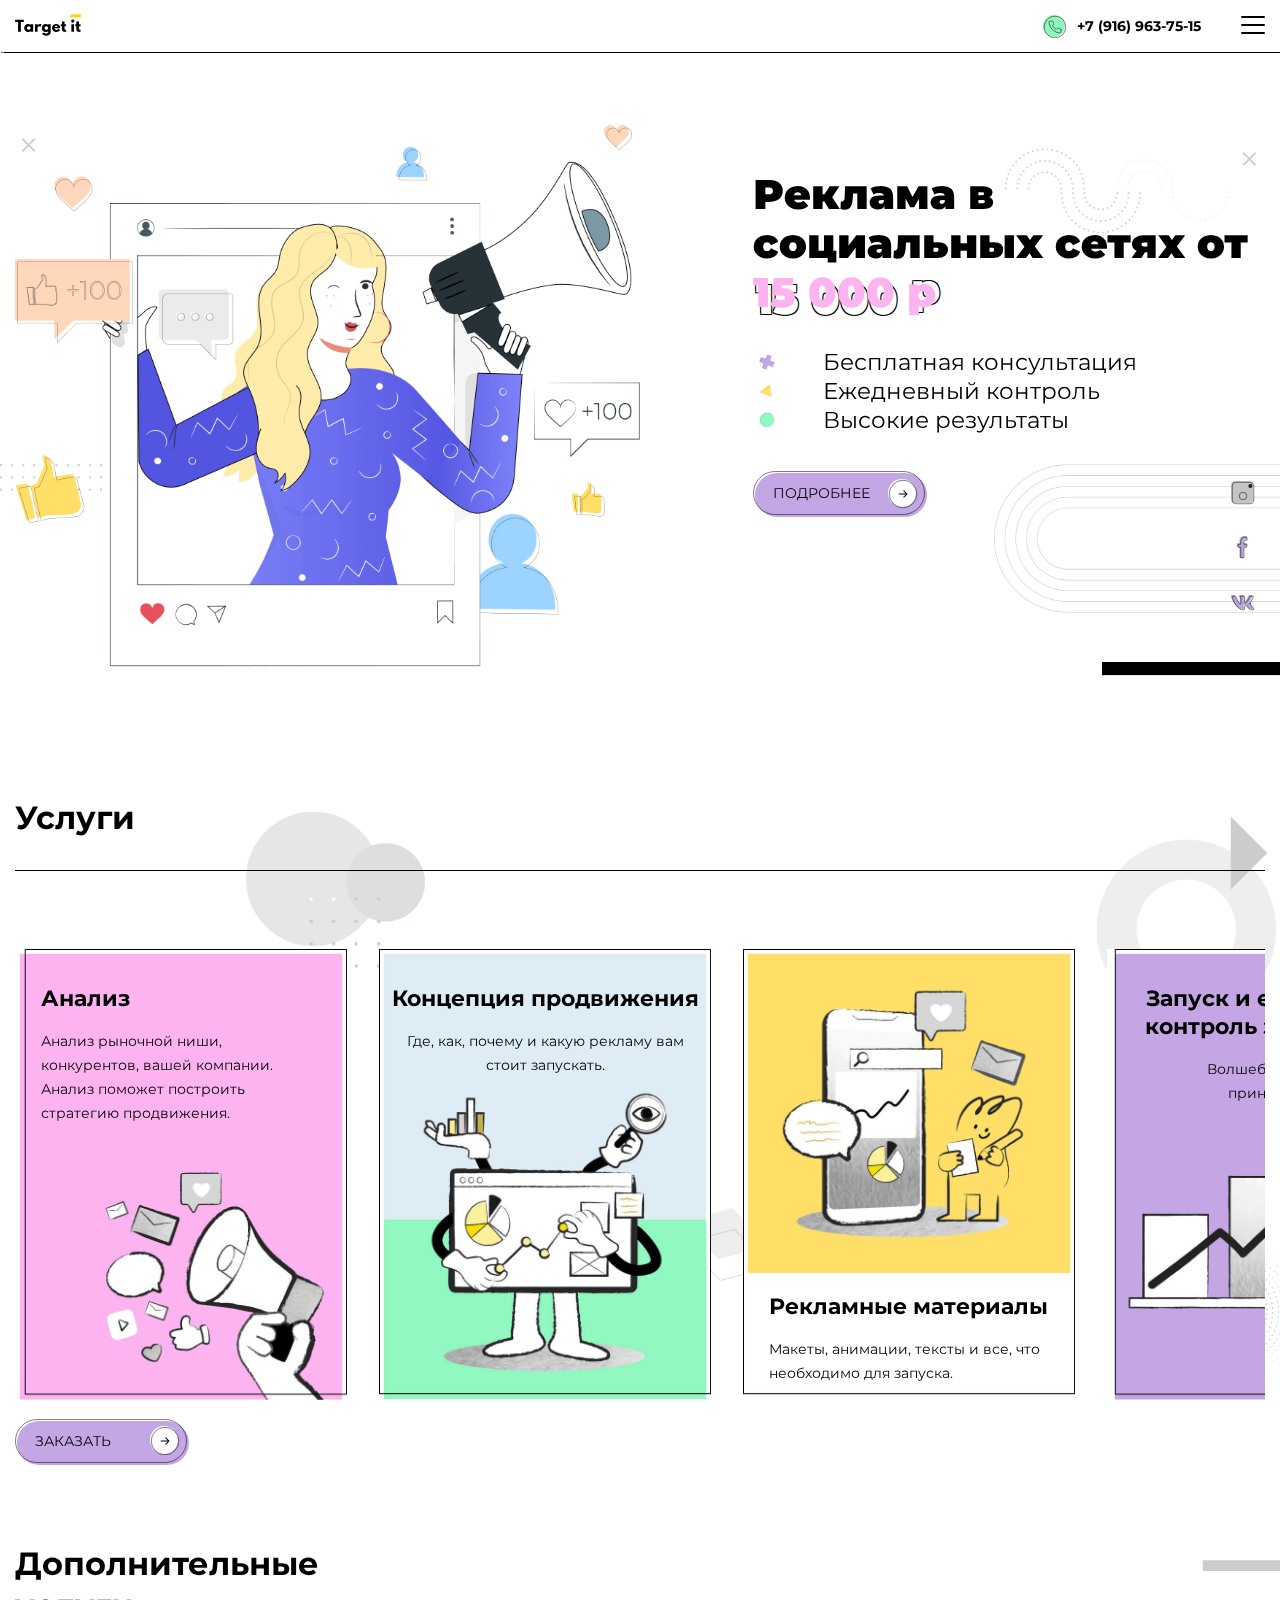
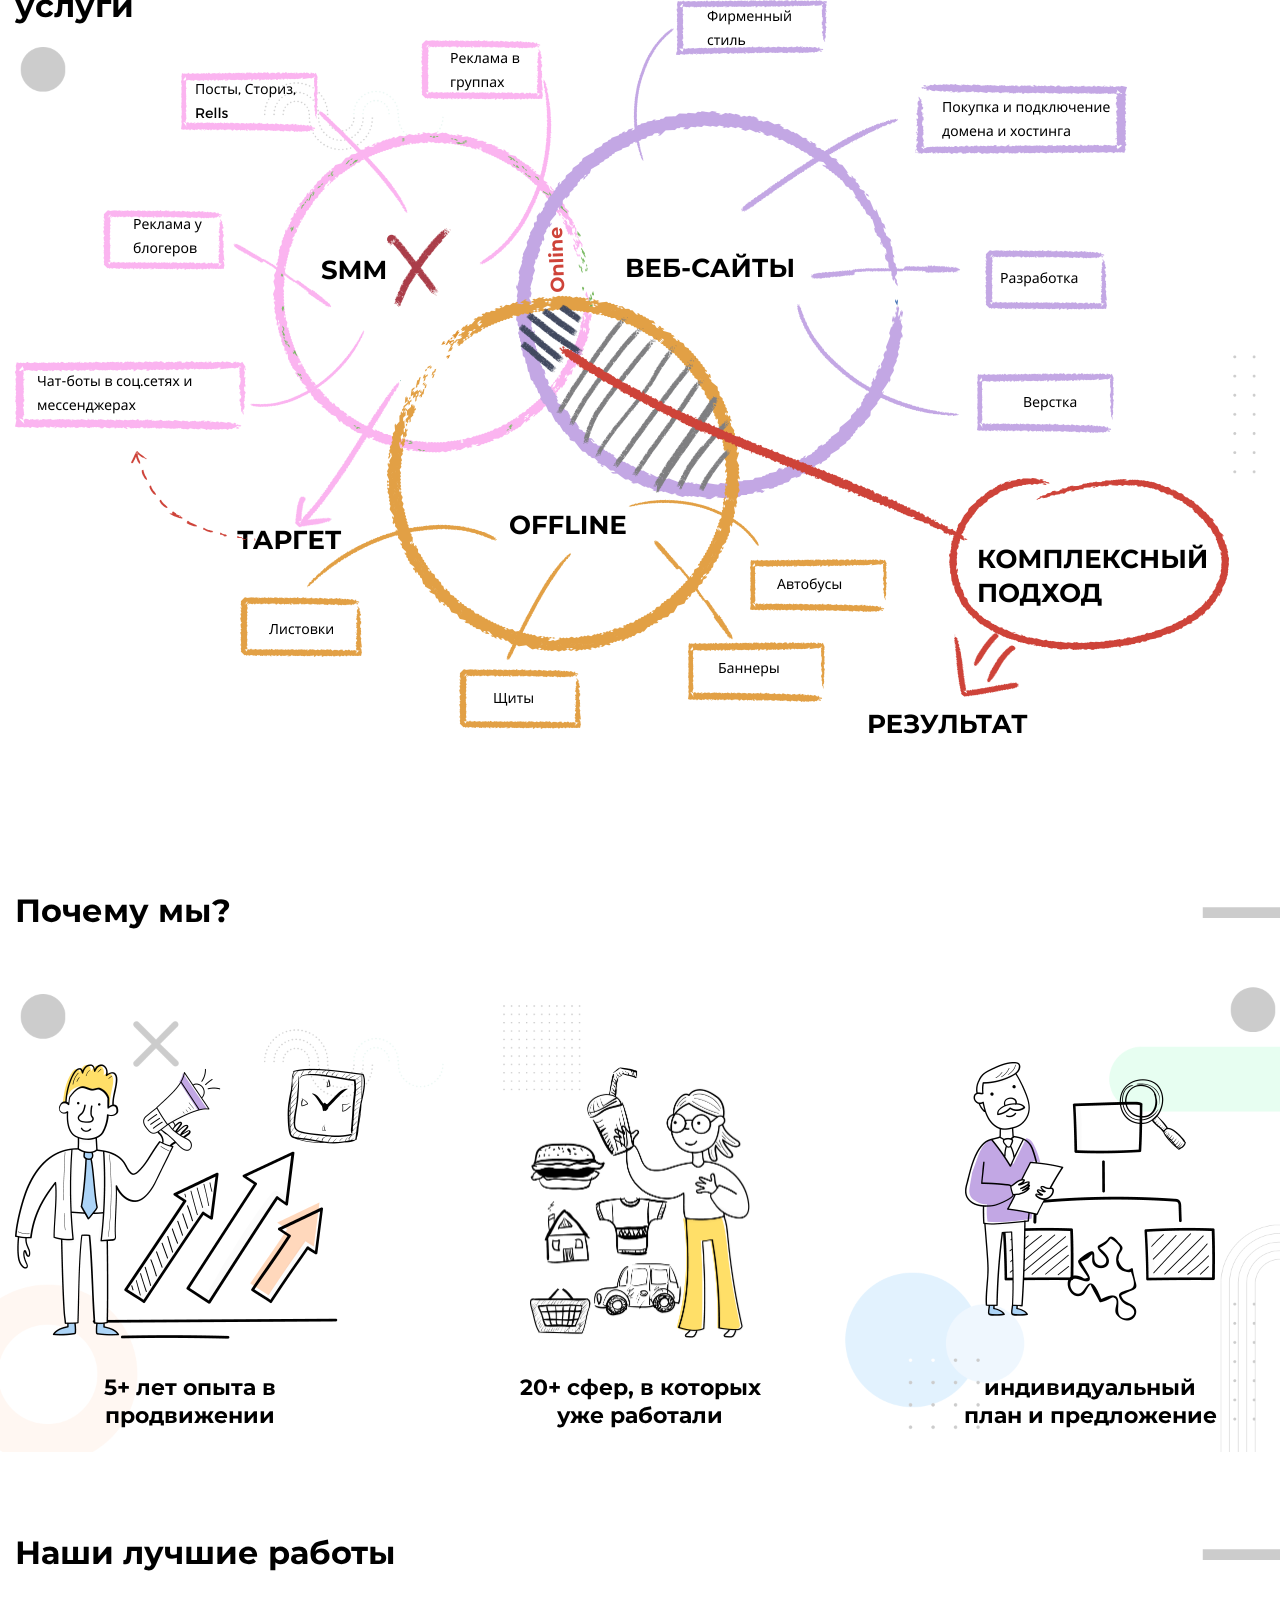
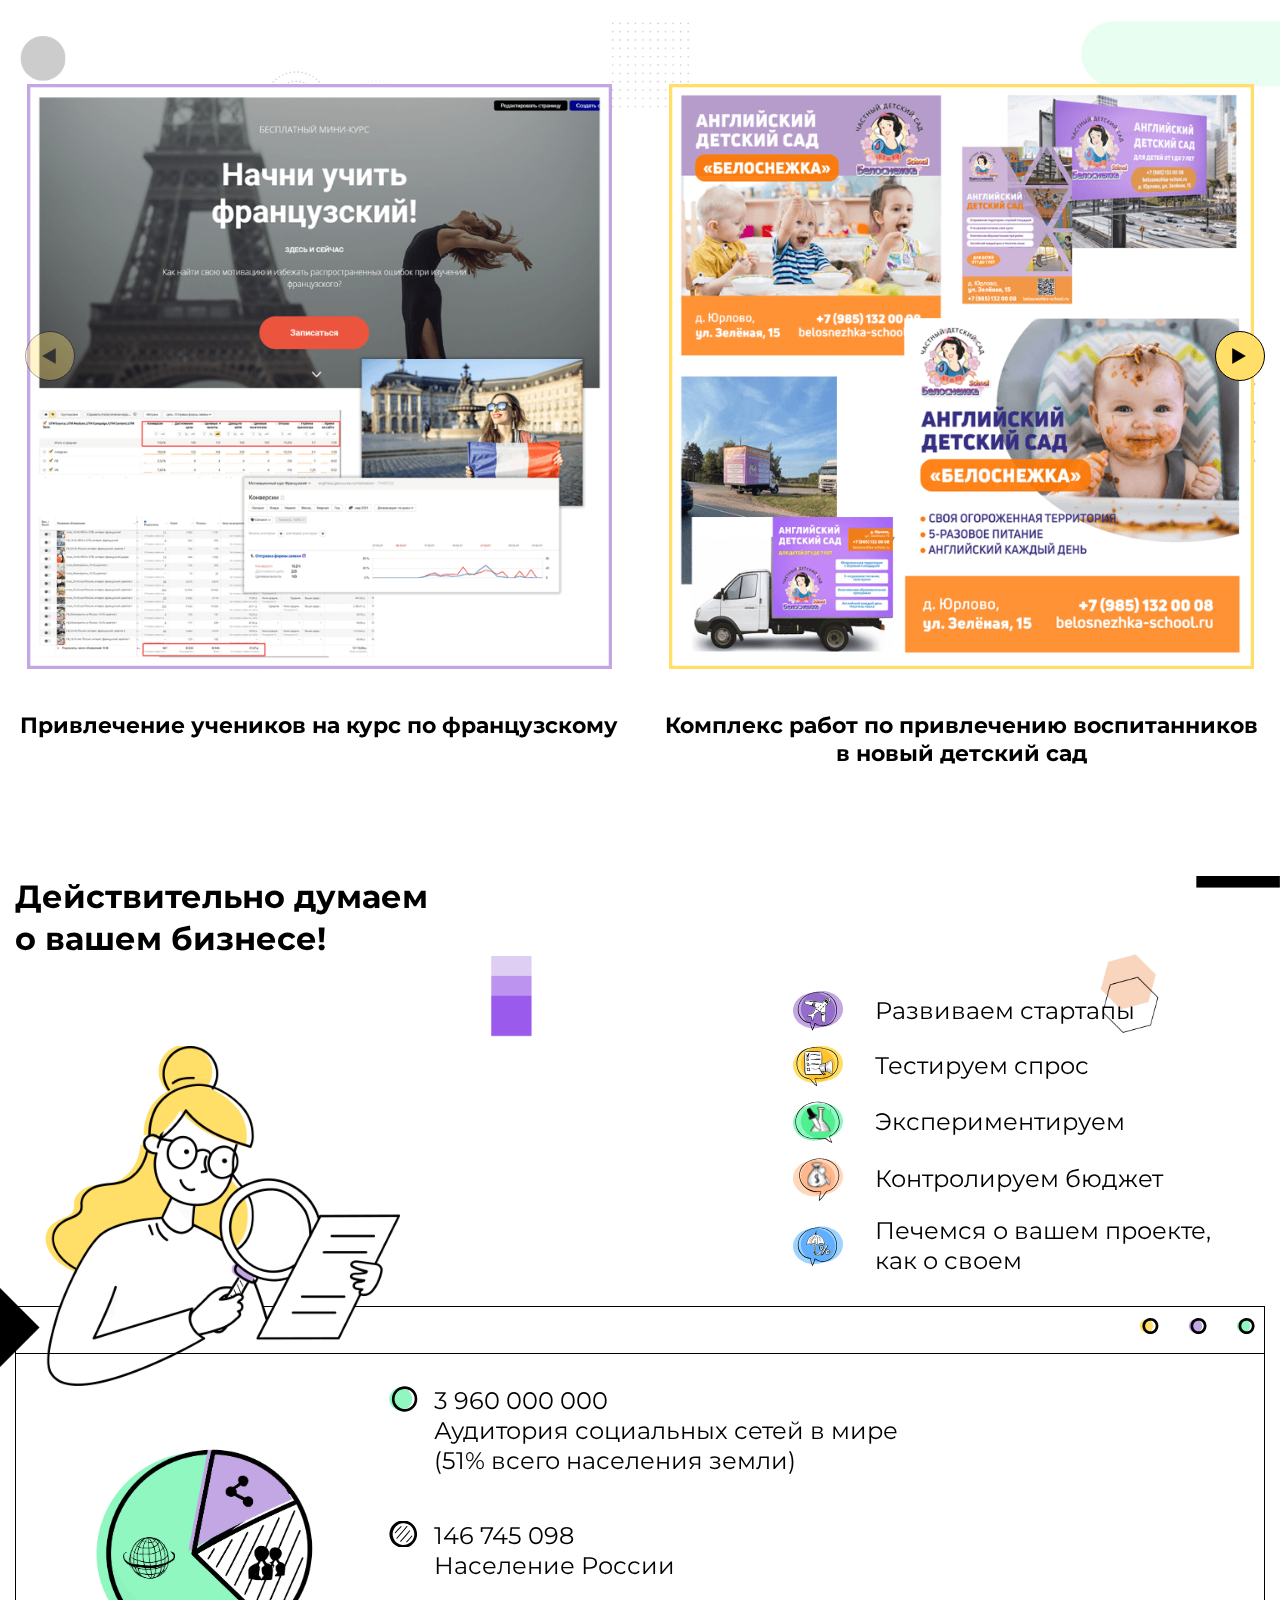
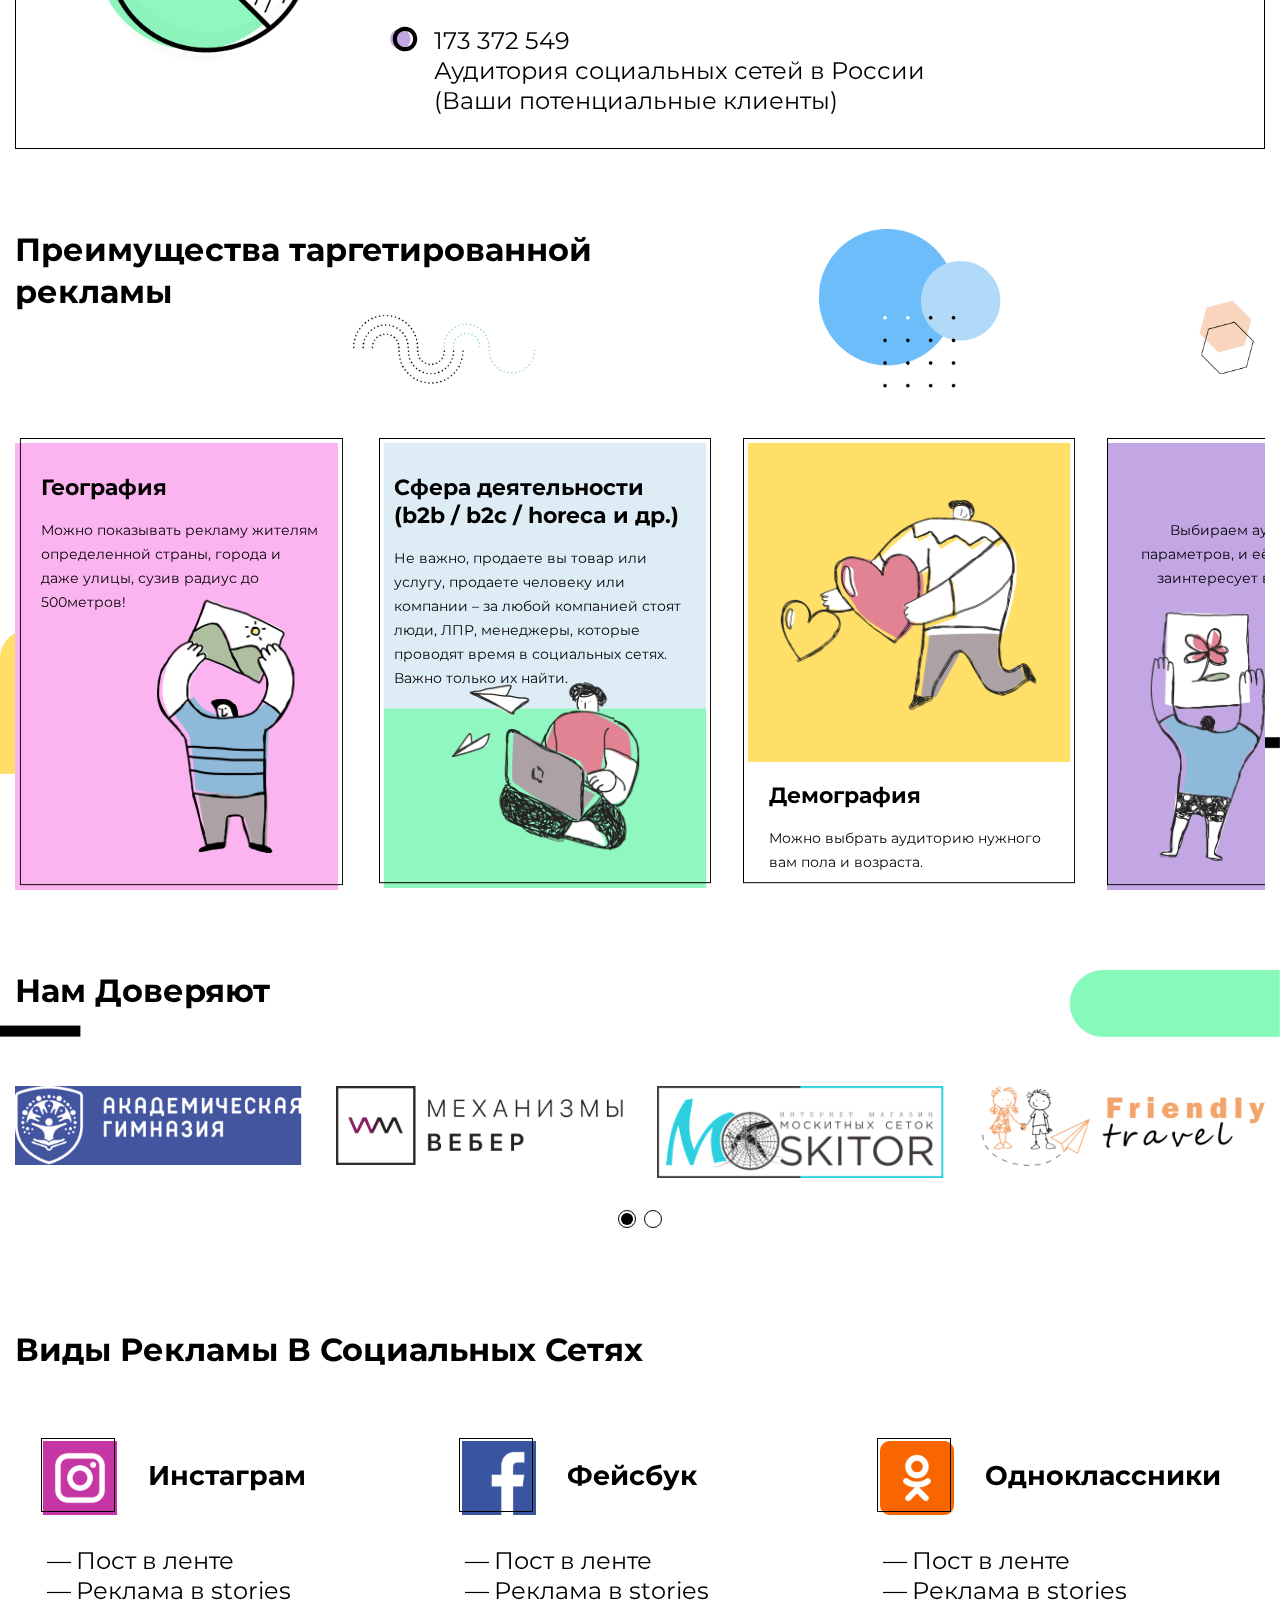
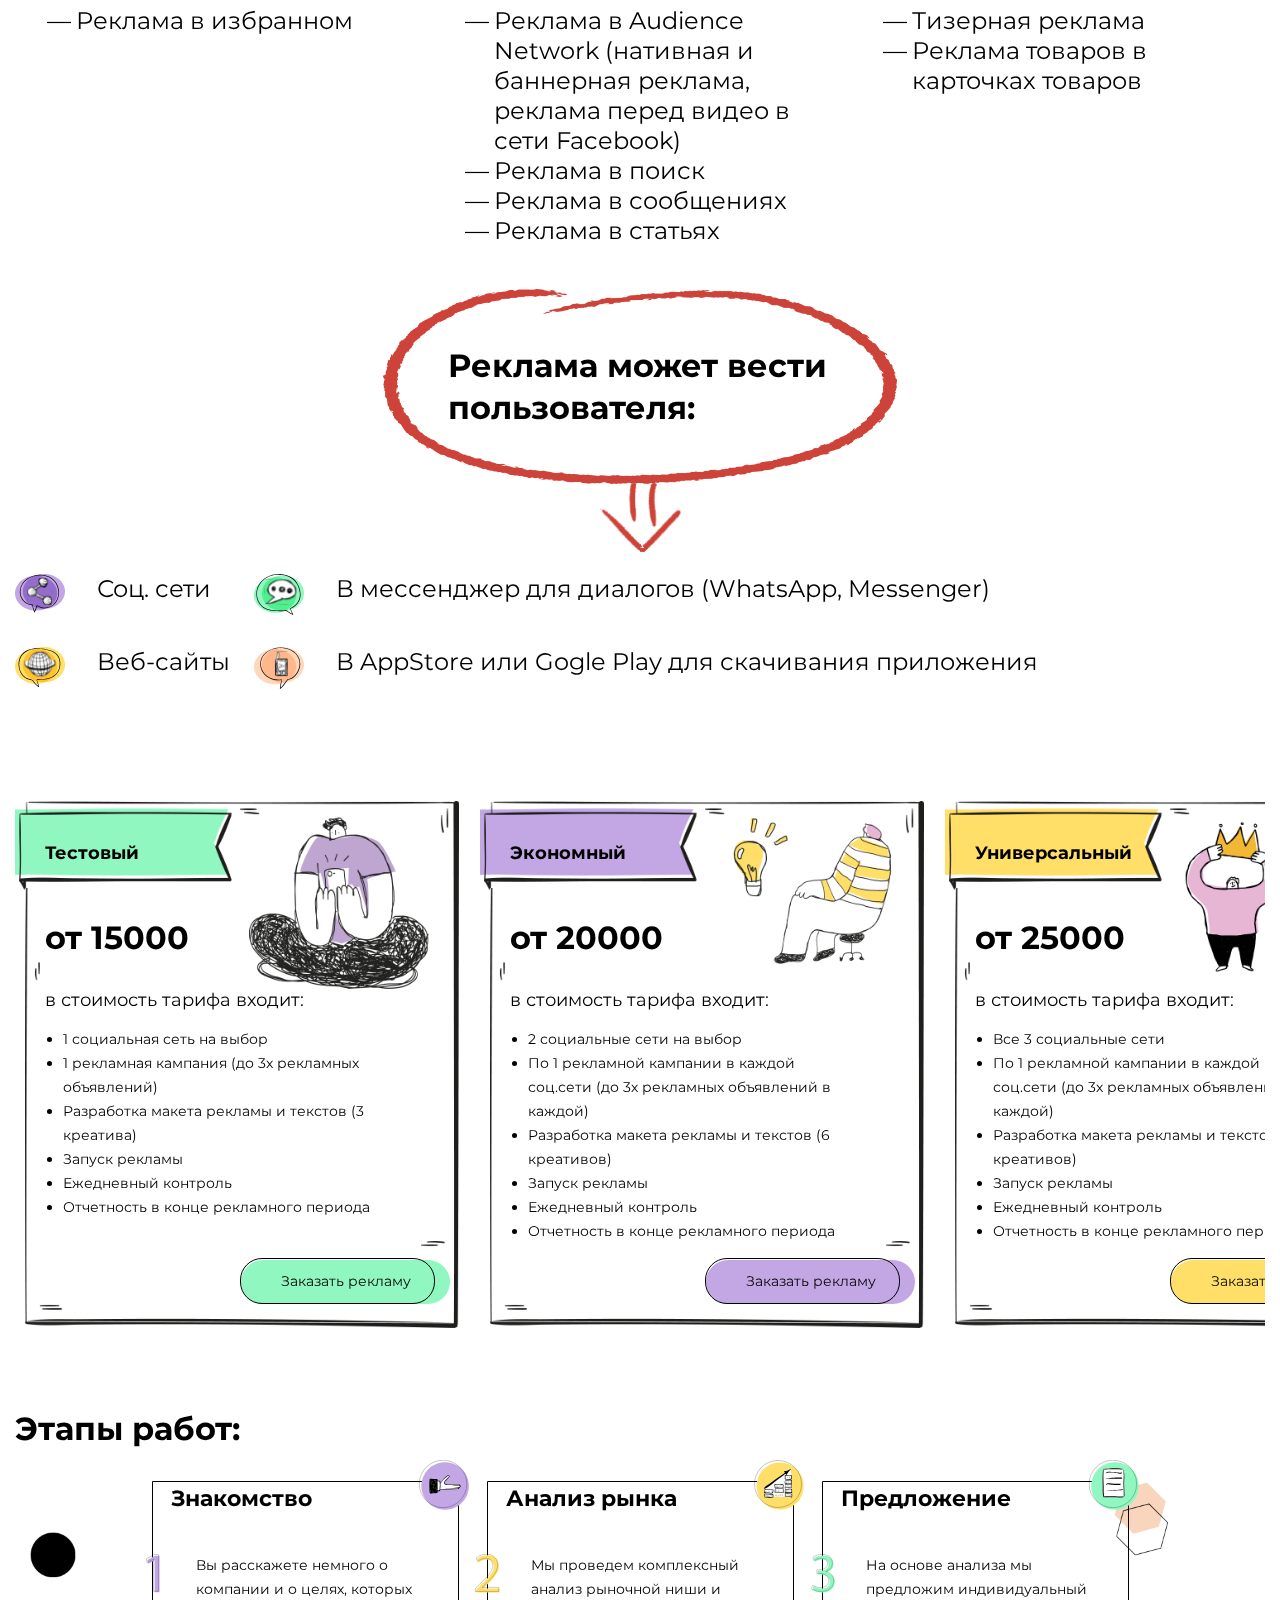
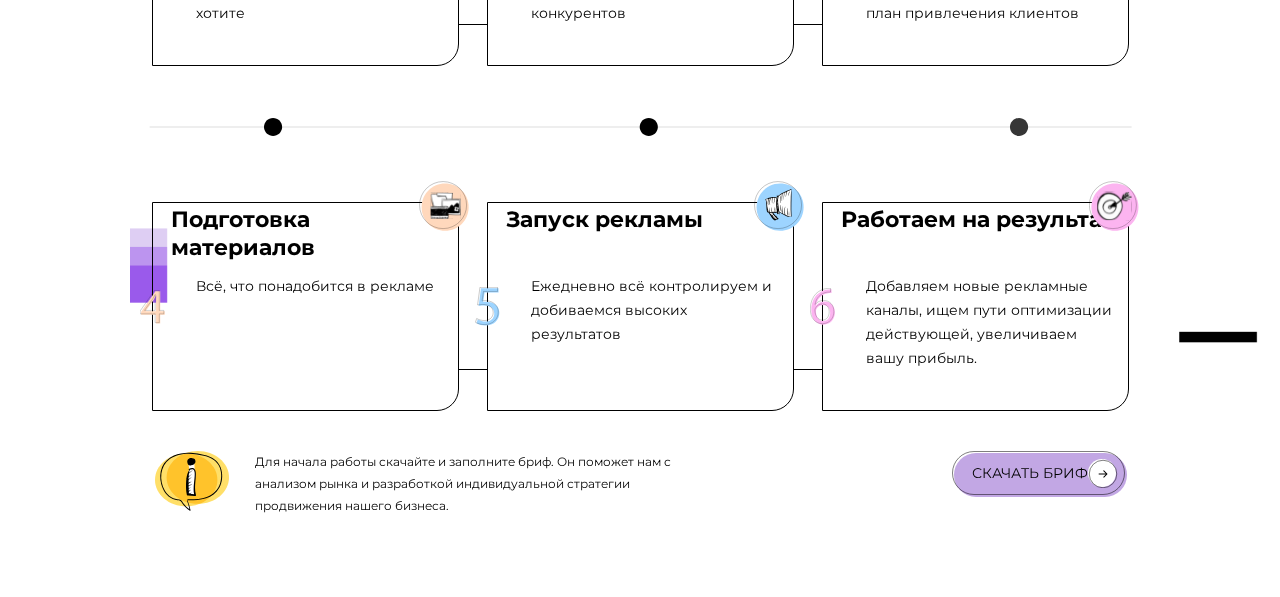
==== commit ddadcd61: "add: add block Stages" ====
--- a/index.html
+++ b/index.html
@@ -741,9 +741,82 @@
           </div>
         </div>
       </div>
-
     </div>
   </section>
+  <div class="section section stages">
+    <div class="container stages__container">
+      <h2 class="second-title">
+        Этапы работ:
+      </h2>
+      <div class="stages-wrapper flex">
+        <div class="stages-wrapper__step">
+          <h3 class="step-title">
+            Знакомство
+          </h3>
+          <p class="step-text">
+            Вы расскажете немного о компании и о целях, которых хотите
+          </p>
+        </div>
+        <div class="stages-wrapper__step">
+          <h3 class="step-title">
+            Анализ рынка
+          </h3>
+          <p class="step-text">
+            Мы проведем комплексный анализ рыночной ниши и конкурентов
+          </p>
+        </div>
+        <div class="stages-wrapper__step">
+          <h3 class="step-title">
+            Предложение
+          </h3>
+          <p class="step-text">
+            На основе анализа мы предложим индивидуальный план привлечения клиентов
+          </p>
+        </div>
+        <div class="stages-wrapper__step">
+          <h3 class="step-title">
+            Подготовка материалов
+          </h3>
+          <p class="step-text">
+            Всё, что понадобится в рекламе
+          </p>
+        </div>
+        <div class="stages-wrapper__step">
+          <h3 class="step-title">
+            Запуск рекламы
+          </h3>
+          <p class="step-text">
+            Ежедневно всё контролируем и добиваемся высоких результатов
+          </p>
+        </div>
+        <div class="stages-wrapper__step">
+          <h3 class="step-title">
+            Работаем на результат
+          </h3>
+          <p class="step-text">
+            Добавляем новые рекламные каналы, ищем пути оптимизации действующей, увеличиваем вашу прибыль.
+          </p>
+        </div>
+      </div>
+      <div class="stages-info flex">
+        <div class="stages-info__left">
+          <p class="stage-text-info">
+            Для начала работы скачайте и заполните бриф. Он поможет нам с анализом рынка и разработкой индивидуальной стратегии продвижения нашего бизнеса.
+          </p>
+        </div>
+        <div class="stages-info__right">
+          <button class="button-more data-submit color-back color-back_violet btn-reset flex"  onclick="document.location='uploads/Бриф.docx'">
+            Скачать бриф
+            <svg width="30" height="29" viewBox="0 0 30 29" fill="none" xmlns="http://www.w3.org/2000/svg">
+              <circle cx="14" cy="14" r="14" fill="white"></circle>
+              <circle cx="15.0232" cy="15" r="13.75" stroke="black" stroke-width="0.5"></circle>
+              <path d="M11 14.5C10.7239 14.5 10.5 14.7239 10.5 15C10.5 15.2761 10.7239 15.5 11 15.5V14.5ZM19.3536 15.3536C19.5488 15.1583 19.5488 14.8417 19.3536 14.6464L16.1716 11.4645C15.9763 11.2692 15.6597 11.2692 15.4645 11.4645C15.2692 11.6597 15.2692 11.9763 15.4645 12.1716L18.2929 15L15.4645 17.8284C15.2692 18.0237 15.2692 18.3403 15.4645 18.5355C15.6597 18.7308 15.9763 18.7308 16.1716 18.5355L19.3536 15.3536ZM11 15.5H19V14.5H11V15.5Z" fill="black"></path>
+            </svg>
+          </button>
+        </div>
+      </div>
+    </div>
+  </div>
   <div class="modal-order-phone flex">
     <form id="order-form" class="order-form flex">
       <span id="close-order" class="order-form__close"></span>
--- a/css/style.css
+++ b/css/style.css
@@ -465,7 +465,7 @@
   height: calc(100% - 114px);
   max-height: 816px;
   margin: auto;
-  padding: 57px;
+  padding: 40px;
   border-radius: 22px;
   box-shadow: 0px 4px 4px rgba(0, 0, 0, 0.25);
   background: #FFFFFF;
@@ -555,6 +555,10 @@
 
 .form-data__col:not(:last-child) {
   margin-right: 73px;
+}
+
+.span-input:not(:last-child) {
+  margin-bottom: 36px;
 }
 
 .data-label {
@@ -1437,3 +1441,176 @@
   font-size: 20px;
   line-height: 20px;;
 }
+
+/* stages */
+.stages__container {
+  background-image: url("../img/Bg_stage.png");
+}
+
+.stages-wrapper {
+  -ms-flex-wrap: wrap;
+      flex-wrap: wrap;
+  -webkit-box-pack: center;
+     -ms-flex-pack: center;
+   justify-content: center;
+  max-width: 1200px;
+  margin: auto;
+  margin-bottom: 40px;
+}
+
+.stages-wrapper__step {
+  position: relative;
+  -ms-flex-preferred-size: calc(100%/3);
+      flex-basis: calc(100%/3);
+  max-width: 307px;
+  padding: 3px 14px 40px 18px;
+  border: 1px solid #000;
+  border-bottom-right-radius: 22px;
+}
+
+.stages-wrapper__step:not(:nth-child(3n)) {
+  margin-right: 139px;
+}
+
+.stages-wrapper__step:nth-last-child(n + 4) {
+  margin-bottom: 136px;
+}
+
+.stages-wrapper__step:nth-child(2) {
+  position: relative;
+}
+
+.stages-wrapper__step:nth-child(2)::after {
+  content: '';
+  position: absolute;
+  bottom: -40%;
+  left: -147%;
+  display: block;
+  width: calc(300% + 278px);
+  height: 22px;
+  background: url("../img/line_with_dots.svg") no-repeat center / 100%;
+}
+
+.step-title {
+  position: relative;
+  min-height: 56px;
+  margin: 0;
+  margin-bottom: 12px;
+  font-weight: 700;
+  font-size: 22px;
+  line-height: 28px;
+}
+
+.step-title::after {
+  content: '';
+  position: absolute;
+  right: -52px;
+  top: -52px;
+  display: block;
+  width: 105px;
+  height: 105px;
+  background-repeat: no-repeat;
+  background-position: center;
+  background-size: contain;
+}
+
+.step-text {
+  margin: 0;
+  padding-left: 25px;
+  font-weight: 400;
+  font-size: 14px;
+  line-height: 24px;
+}
+
+.stages-wrapper__step:not(:nth-child(3n)) .step-text::after {
+  content: '';
+  position: absolute;
+  bottom: 40px;
+  right: -139px;
+  display: block;
+  width: 139px;
+  height: .5px;
+  border-bottom: .5px solid #000;
+}
+
+.stages-wrapper__step::before {
+  content: '';
+  position: absolute;
+  top: calc(50% - 39px);
+  left: -25px;
+  display: block;
+  width: 50px;
+  height: 78px;
+  background-repeat: no-repeat;
+  background-position: center;
+  background-size: contain;
+}
+
+.stages-wrapper__step:first-child::before {
+  background-image: url("../img/number_step_1.svg");
+}
+
+.stages-wrapper__step:nth-child(2)::before {
+  background-image: url("../img/number_step_2.svg");
+}
+
+.stages-wrapper__step:nth-child(3)::before {
+  background-image: url("../img/number_step_3.svg");
+}
+
+.stages-wrapper__step:nth-child(4)::before {
+  background-image: url("../img/number_step_4.svg");
+}
+
+.stages-wrapper__step:nth-child(5)::before {
+  background-image: url("../img/number_step_5.svg");
+}
+
+.stages-wrapper__step:nth-child(6)::before {
+  background-image: url("../img/number_step_6.svg");
+}
+
+.stages-wrapper__step:first-child .step-title::after{
+  background-image: url("../img/Stage_welcome.svg");
+}
+
+.stages-wrapper__step:nth-child(2) .step-title::after{
+  background-image: url("../img/Stage_analisys.svg");
+}
+
+.stages-wrapper__step:nth-child(3) .step-title::after{
+  background-image: url("../img/stage_sentence.svg");
+}
+
+.stages-wrapper__step:nth-child(4) .step-title::after{
+  background-image: url("../img/Stage_materials.svg");
+}
+
+.stages-wrapper__step:nth-child(5) .step-title::after{
+  background-image: url("../img/Stage_launch.svg");
+}
+
+.stages-wrapper__step:nth-child(6) .step-title::after{
+  background-image: url("../img/Stage_result.svg");
+}
+
+.stages-info {
+  -webkit-box-pack: justify;
+     -ms-flex-pack: justify;
+   justify-content: space-between;
+  max-width: 1200px;
+  margin: auto;
+}
+
+.stages-info__left {
+  padding-left: 100px;
+  background: url("../img/Stage_information.svg") no-repeat left top / 74px;
+}
+
+.stage-text-info {
+  max-width: 439px;
+  margin: 0;
+  font-weight: 400;
+  font-size: 12px;
+  line-height: 22px;
+}
--- a/css/media.css
+++ b/css/media.css
@@ -71,6 +71,39 @@
 
   .price-card {
     margin-bottom: 30px;
+  }
+
+  /* stages */
+  .stages-wrapper__step:not(:nth-child(3n)) {
+    margin-right: 28px;
+  }
+
+  .stages-wrapper__step::before {
+    top: calc(50% - 19.5px);
+    left: -12.5px;
+    width: 25px;
+    height: 39px;
+  }
+
+  .stages-wrapper__step:not(:nth-child(3n)) .step-text::after {
+    right: -29px;
+    width: 28px;
+  }
+
+  .stages-wrapper__step:nth-child(2)::after {
+    left: -111%;
+    width: calc(300% + 68px);
+  }
+
+  .step-title::after {
+    right: -25px;
+    top: -25px;
+    width: 50px;
+    height: 50px;
+  }
+
+  .stages-info {
+    max-width: 970px;
   }
 }
 
@@ -275,6 +308,72 @@
   .business-content__icon {
     margin-right: 15px;
   }
+
+  /* stages */
+  .stages-wrapper__step:nth-last-child(n + 3) {
+    margin-bottom: 136px;
+  }
+
+  .stages-wrapper__step:not(:nth-child(2n)) {
+    margin-right: 34px;
+  }
+
+  .stages-wrapper__step:nth-child(2n) {
+    margin-right: 0;
+  }
+
+  .stages-wrapper__step:nth-child(2n):not(:last-child):after {
+    left: -111%;
+    width: calc(300% + 68px);
+  }
+
+  .stages-wrapper__step:nth-child(2n):not(:last-child):after {
+    content: '';
+    position: absolute;
+    bottom: -40%;
+    left: -103%;
+    display: block;
+    width: calc(100% + 260px);
+    height: 22px;
+    background: url("../img/line_with_dots.svg") no-repeat left / 150%;
+  }
+
+  .stages-wrapper__step:not(:nth-child(2n)) .step-text::after {
+    right: -29px;
+    width: 28px;
+  }
+
+  .stages-wrapper__step:not(:nth-child(2n)) .step-text::after {
+    content: '';
+    position: absolute;
+    bottom: 40px;
+    right: -34px;
+    display: block;
+    width: 34px;
+    height: 0.5px;
+    border-bottom: 0.5px solid #000;
+  }
+
+  .stages-wrapper__step:nth-child(2n) .step-text::after {
+    width: 0;
+  }
+
+  .stages-info {
+    -webkit-box-orient: vertical;
+ -webkit-box-direction: normal;
+    -ms-flex-direction: column;
+        flex-direction: column;
+  max-width: 457px;
+  }
+
+  .stages-info__left {
+    margin-bottom: 60px;
+  }
+
+  .stages-info__left {
+    padding-left: 60px;
+    background-size: 50px;
+  }
 }
 
 @media screen and (max-width: 920px) {
@@ -499,6 +598,46 @@
     width: calc(100% + 10px);
   }
 
+  /* stages */
+  .stages-wrapper {
+    padding: 0 10px;
+  }
+
+  .stages-wrapper__step {
+    -ms-flex-preferred-size: 100%;
+    flex-basis: 100%;
+    max-width: 450px;
+  }
+
+  .stages-wrapper__step:not(:last-child) {
+    margin-bottom: 136px;
+  }
+
+  .stages-wrapper__step:not(:nth-child(2n)) {
+    margin-right: 0;
+  }
+
+  .stages-wrapper__step:not(:last-child):after {
+    left: -111%;
+    width: calc(300% + 68px);
+  }
+
+  .stages-wrapper__step:not(:last-child):after,
+  .stages-wrapper__step:nth-child(2n):not(:last-child):after {
+    content: '';
+    position: absolute;
+    bottom: -45%;
+    left: calc(50% - 130px);
+    display: block;
+    width: 260px;
+    height: 27px;
+    background: url(../img/line_with_dots.svg) no-repeat center / 400%;
+  }
+
+  .stages-wrapper__step:not(:nth-child(2n)) .step-text::after {
+    width: 0;
+  }
+
 }
 
 @media screen and (max-width: 500px) {
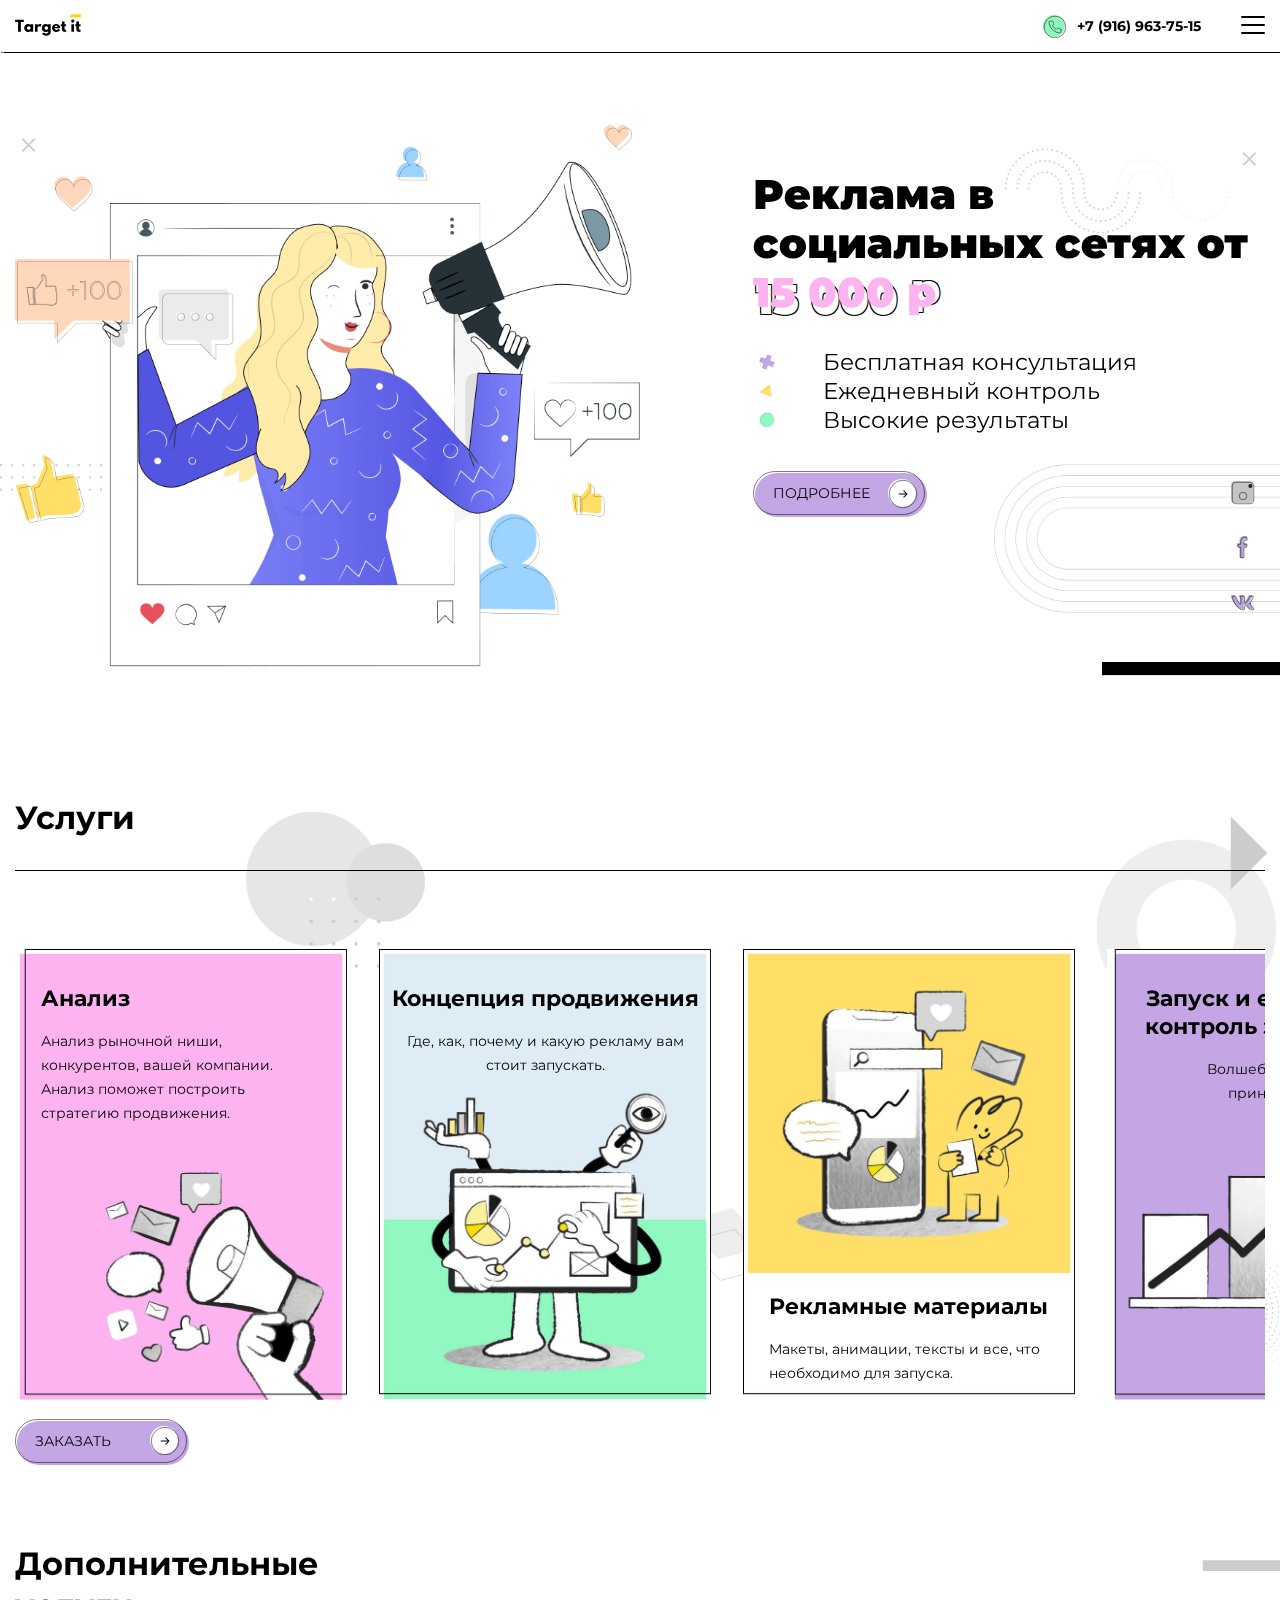
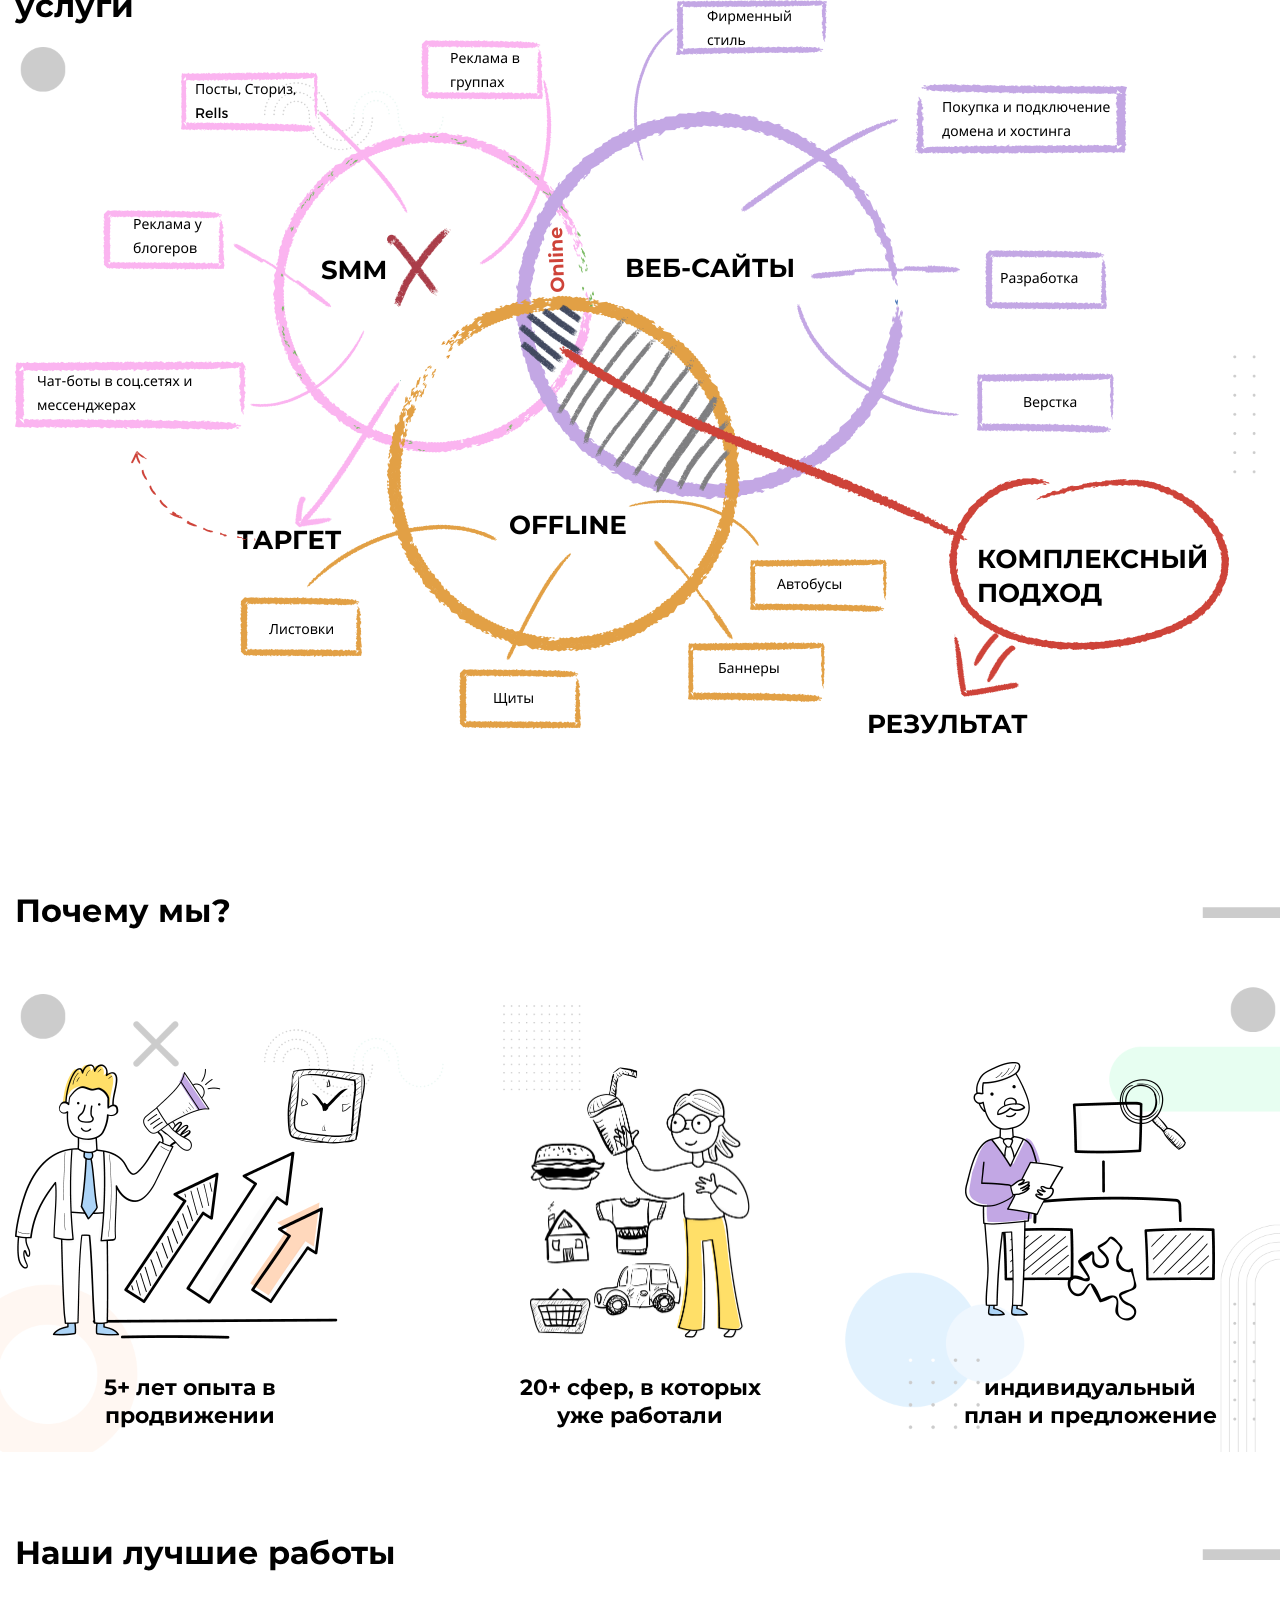
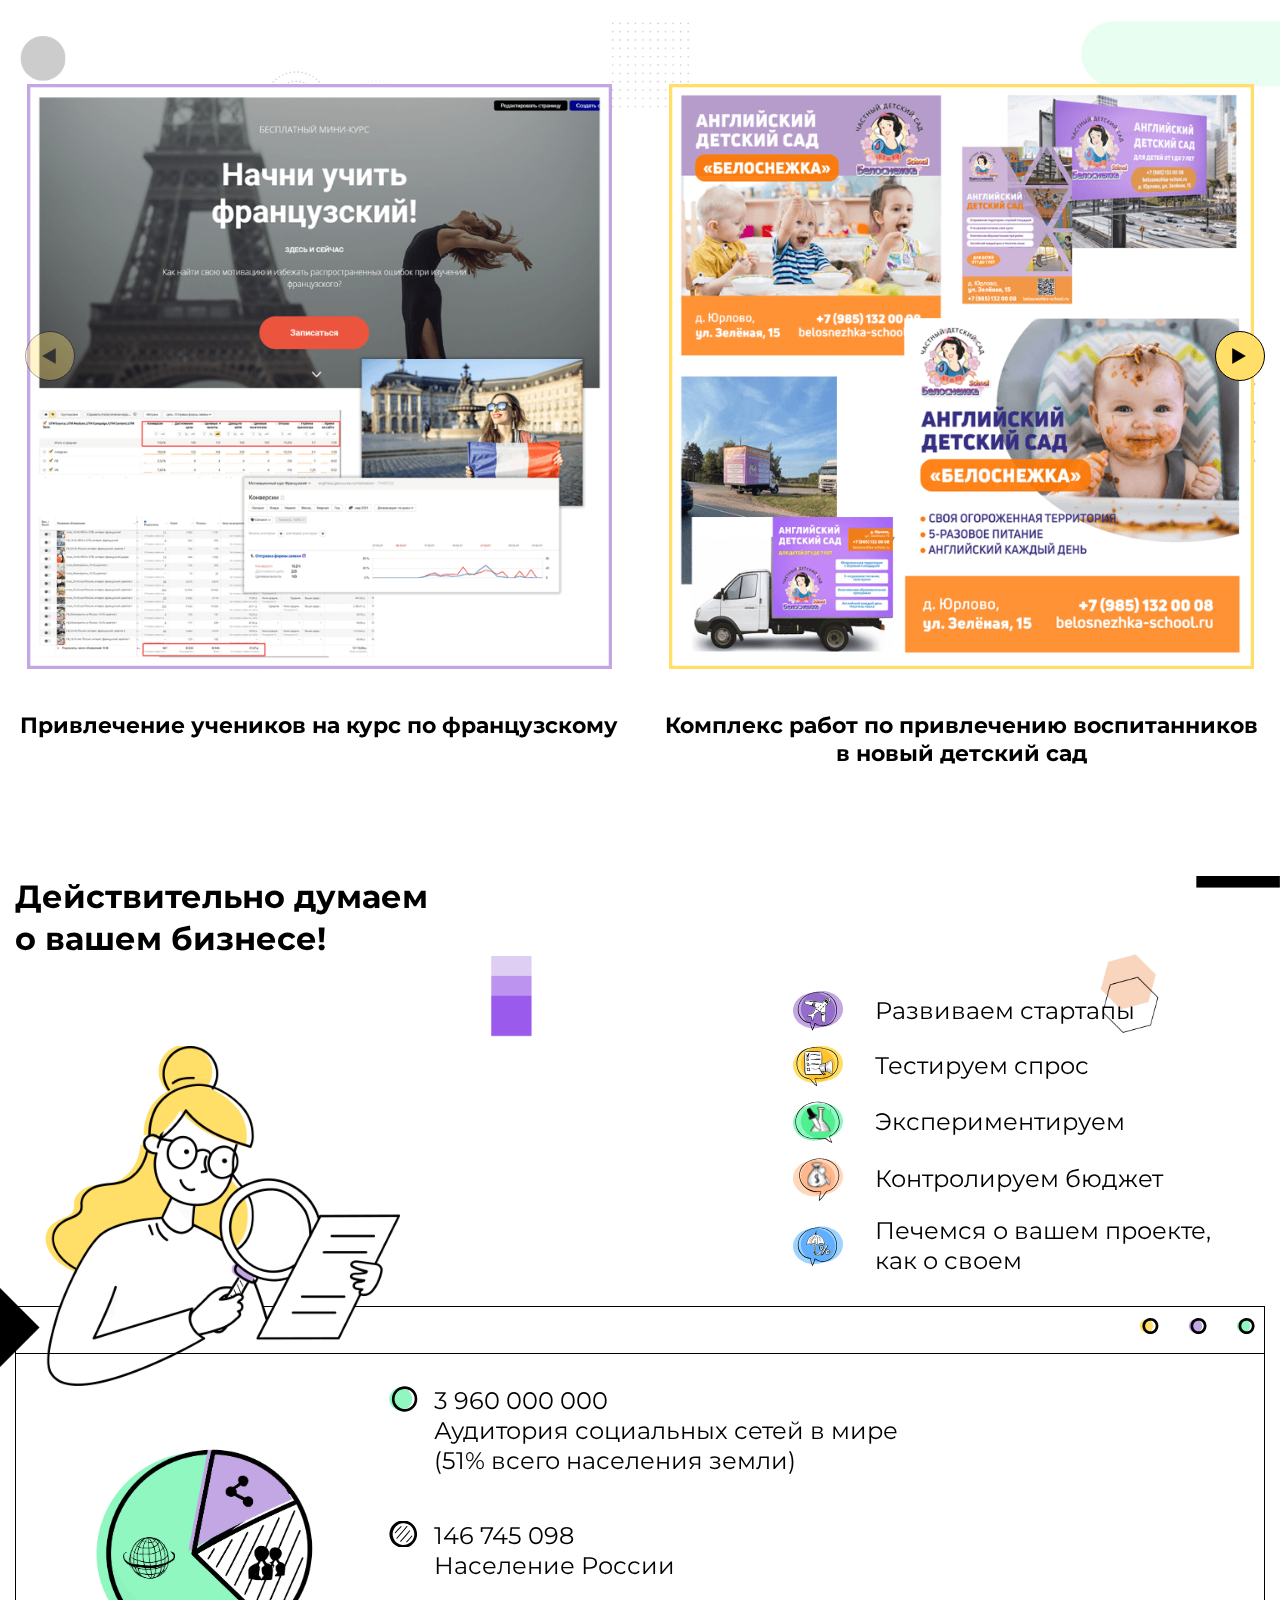
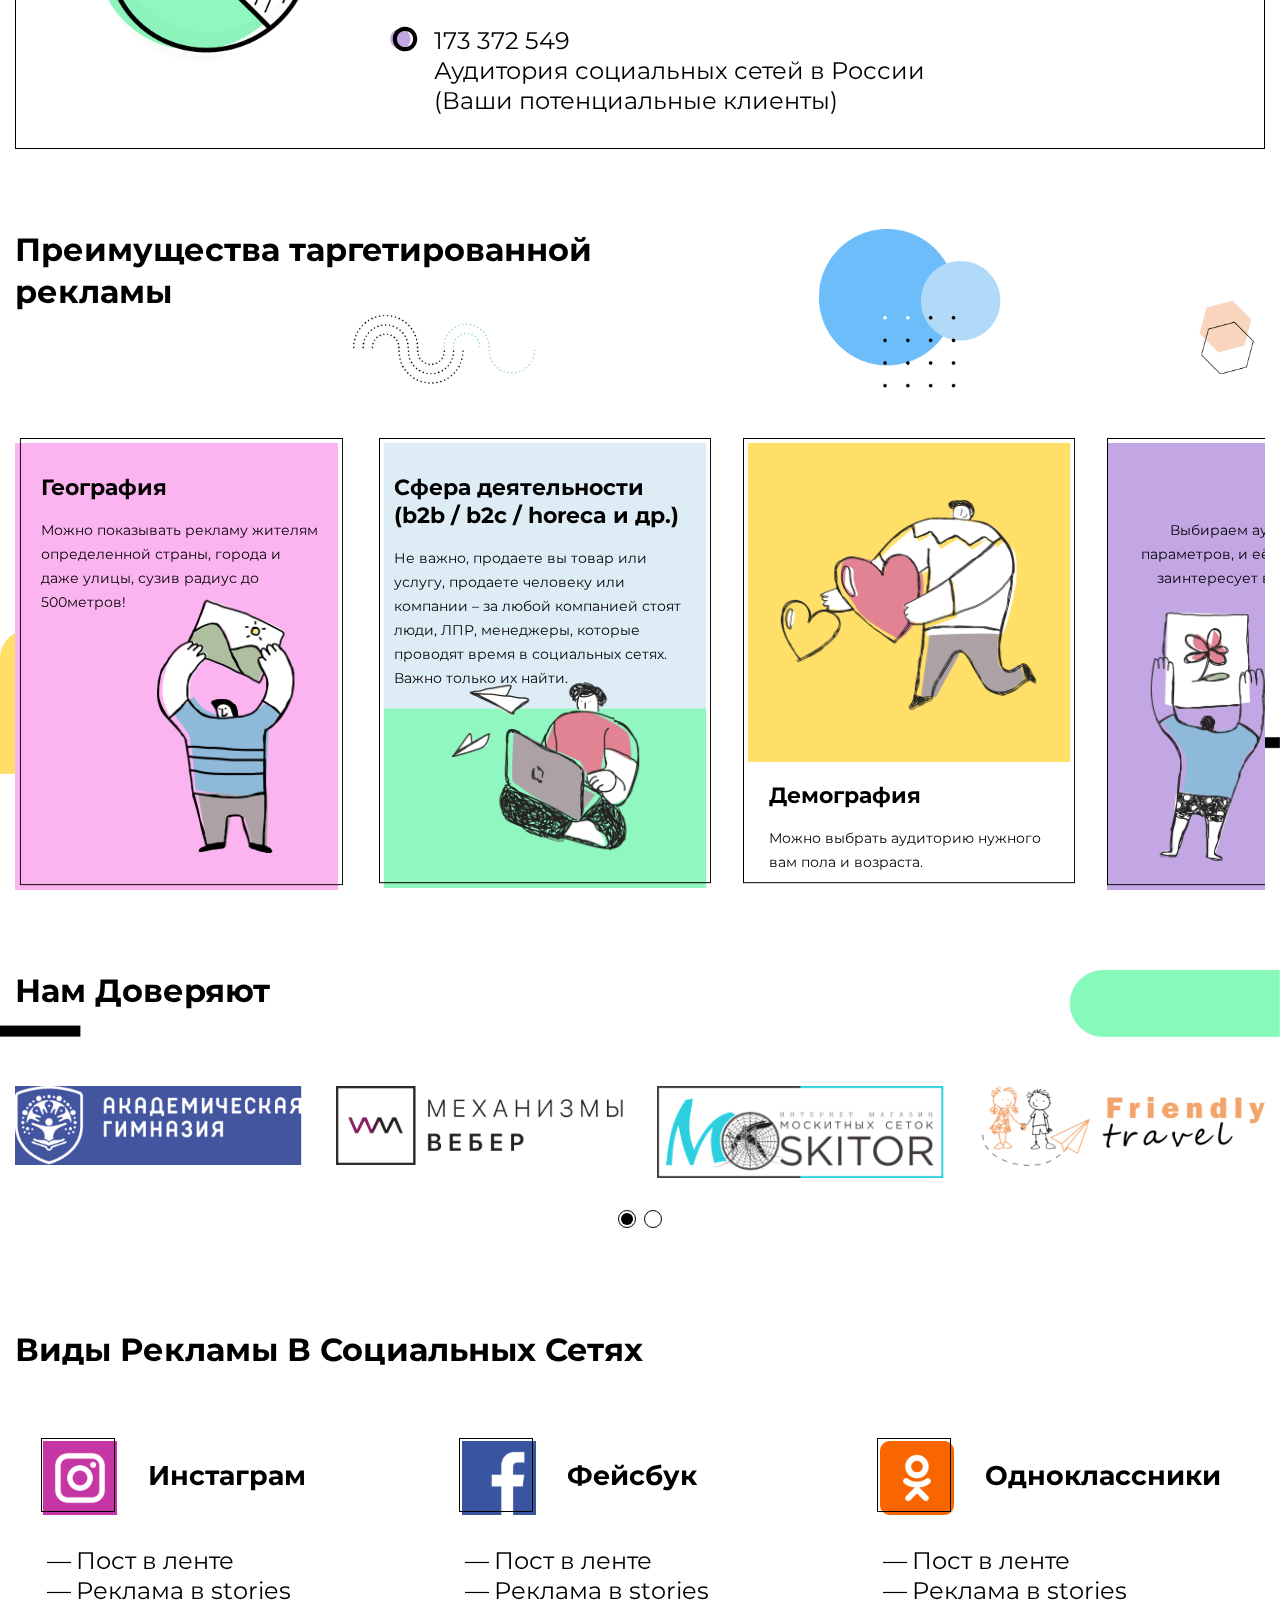
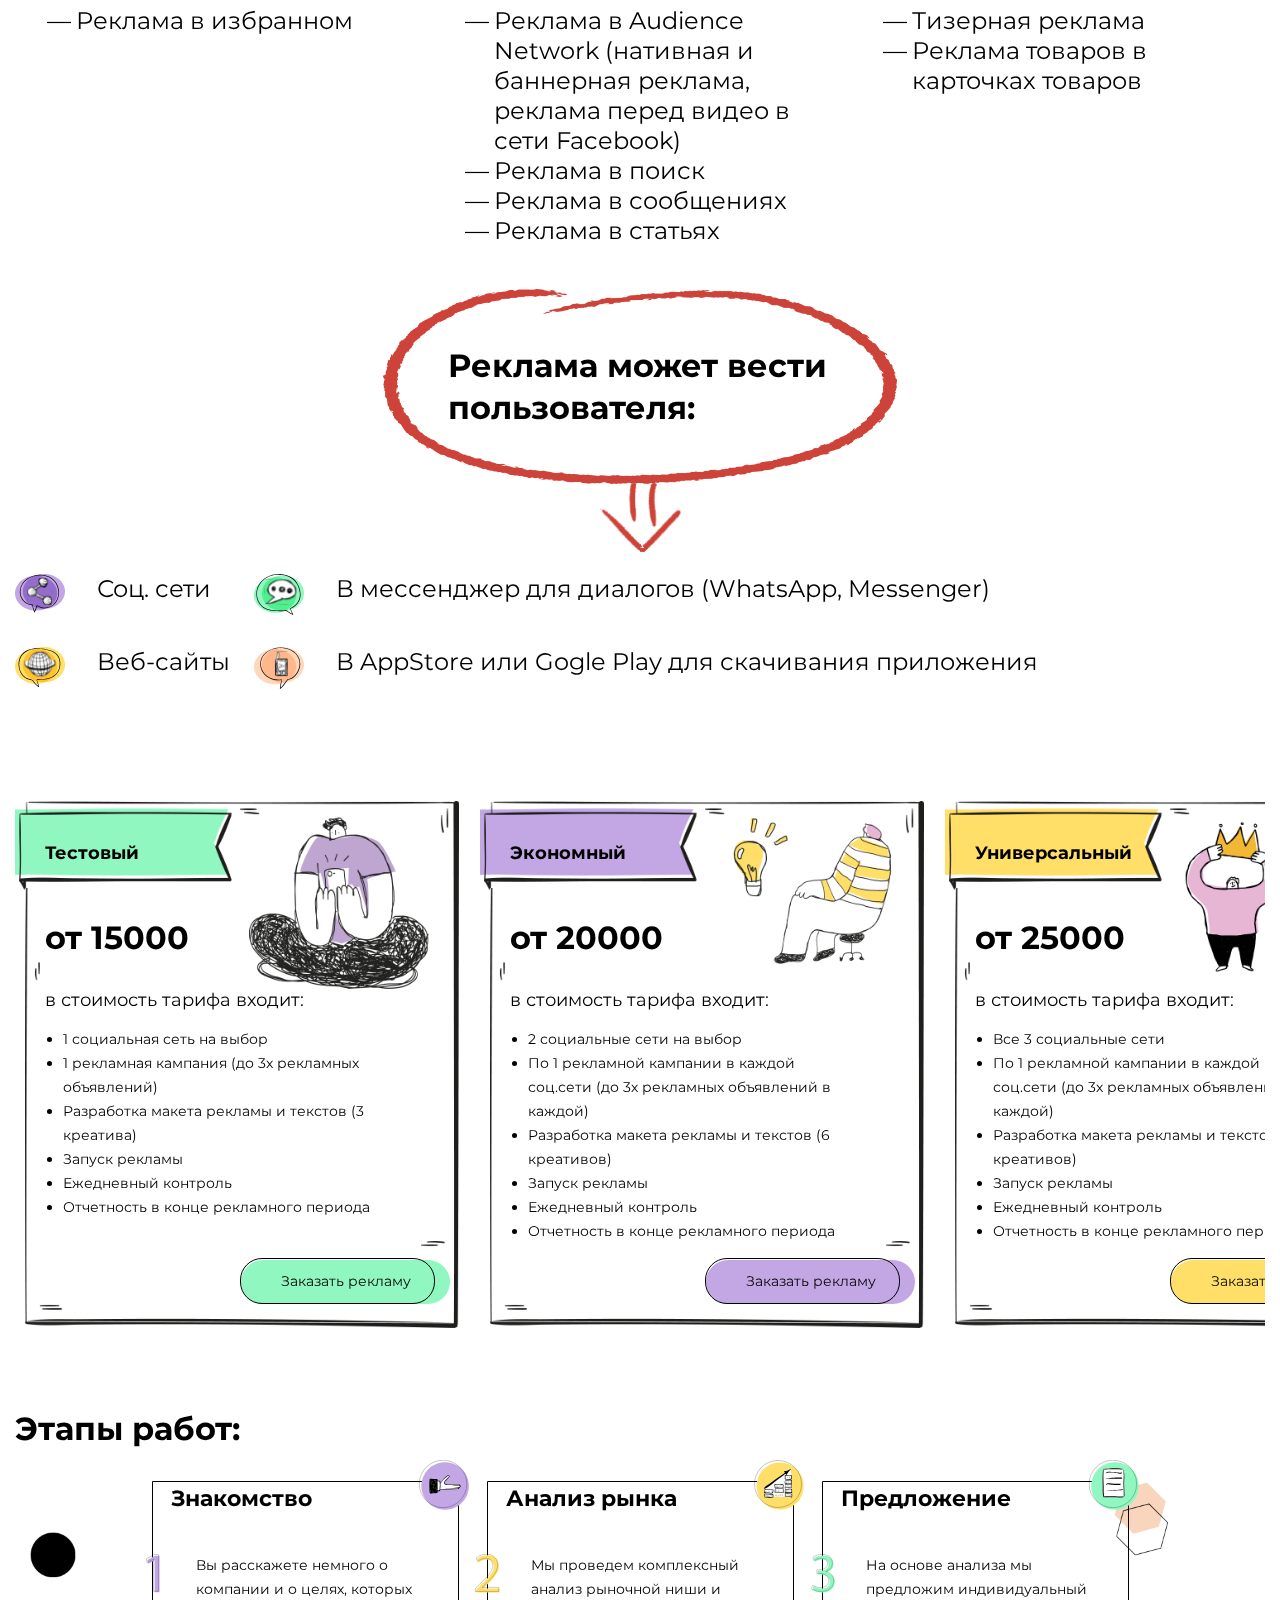
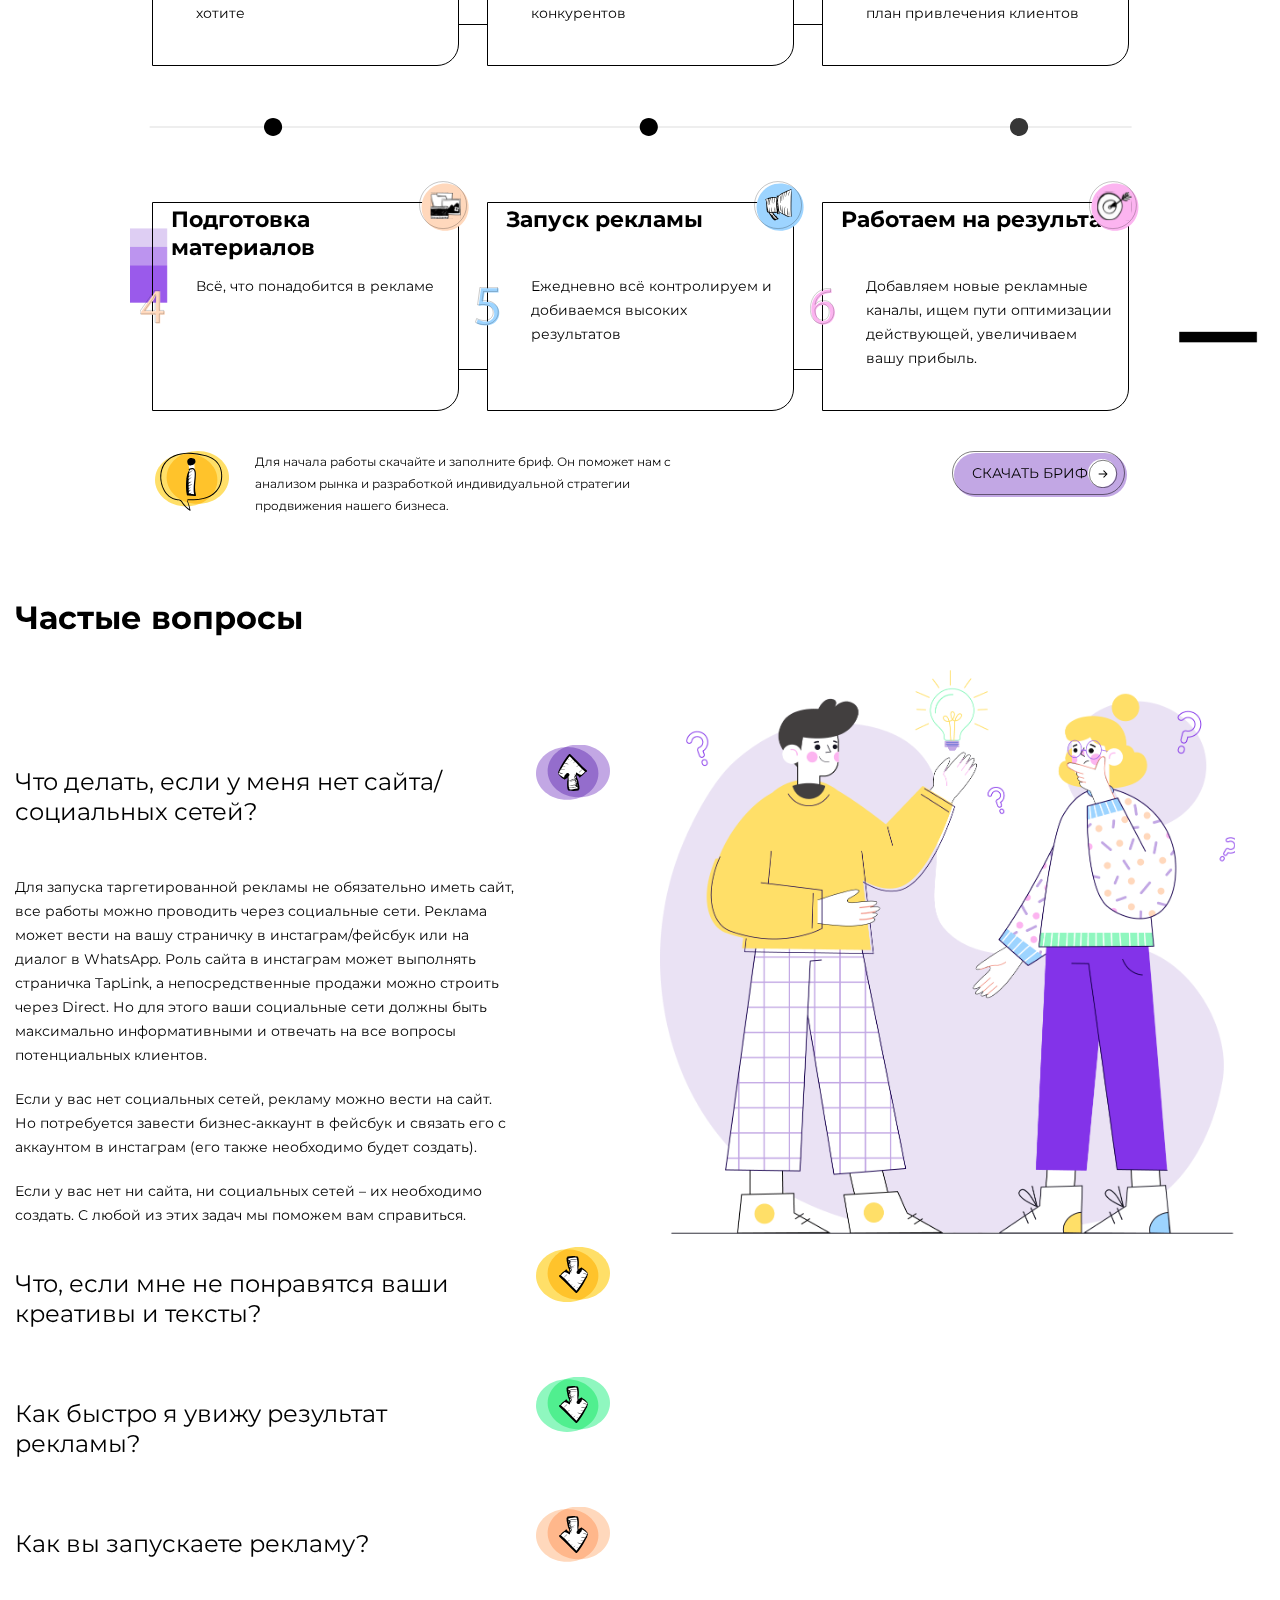
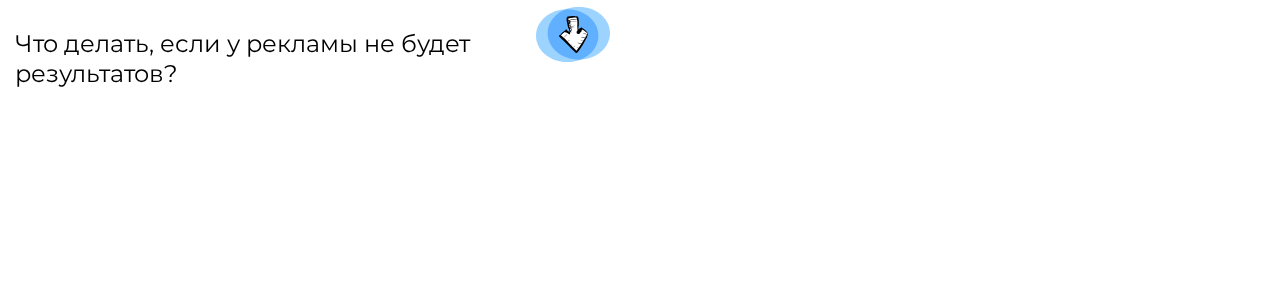
==== commit b17e15fc: "add: add a block faq" ====
--- a/index.html
+++ b/index.html
@@ -11,6 +11,8 @@
     <link rel="stylesheet" href="css/media.css">
     <link rel="stylesheet" href="css/swiper/swiper-bundle.min.7.3.1.css">
     <script defer src="js/swiper/swiper-bundle.min.7.3.1.js"></script>
+    <script defer src="js/jquery/jquery-1.12.4.js"></script>
+    <script defer src="js/jquery/jquery-ui.js"></script>
     <script defer src="js/script.js"></script>
 </head>
 <body>
@@ -743,7 +745,7 @@
       </div>
     </div>
   </section>
-  <div class="section section stages">
+  <section class="section section stages">
     <div class="container stages__container">
       <h2 class="second-title">
         Этапы работ:
@@ -816,7 +818,111 @@
         </div>
       </div>
     </div>
-  </div>
+  </section>
+  <section class="section faq">
+    <div class="container faq__container">
+      <h2 class="second-title">
+        Частые вопросы
+      </h2>
+      <div class="faq__questions flex">
+        <ul class="accordion list-reset">
+          <li class="accordion__item">
+            <h3 class="accordion__title">
+              Что делать, если у меня нет сайта/социальных сетей?
+            </h3>
+            <div class="accordion__descr">
+              <p class="accordion__text">
+                Для запуска таргетированной рекламы не обязательно иметь сайт, все работы можно проводить через социальные сети. Реклама может вести на вашу страничку в инстаграм/фейсбук или на диалог в WhatsApp. Роль сайта в инстаграм может выполнять страничка TapLink, а непосредственные продажи можно строить через Direct. Но для этого ваши социальные сети должны быть максимально информативными и отвечать на все вопросы потенциальных клиентов.
+              </p>
+              <p class="accordion__text">
+                Если у вас нет социальных сетей, рекламу можно вести на сайт. Но потребуется завести бизнес-аккаунт в фейсбук и связать его с аккаунтом в инстаграм (его также необходимо будет создать).
+              </p>
+              <p class="accordion__text">
+                Если у вас нет ни сайта, ни социальных сетей – их необходимо создать. С любой из этих задач мы поможем вам справиться.
+              </p>
+            </div>
+
+          </li>
+          <li class="accordion__item">
+            <h3 class="accordion__title">
+              Что, если мне не понравятся ваши креативы и тексты?
+            </h3>
+            <div class="accordion__descr">
+              <p class="accordion__text">
+                Каждый этап работы мы обязательно будем согласовывать с вами. Если вам не нравятся креативы или тексты, мы можем заменить их как на этапе подбора, так и на этапе открутки рекламы.
+              </p>
+              <p class="accordion__text">
+                Но важно понимать, что «не нравится» - это субъективное мнение, на рекламу необходимо смотреть с точки зрения ее понятности, доступности и интереса для потенциального клиента.
+              </p>
+            </div>
+          </li>
+          <li class="accordion__item">
+            <h3 class="accordion__title">
+              Как быстро я увижу результат рекламы?
+            </h3>
+            <div class="accordin__descr">
+              <p class="accordion__text">
+                Результаты рекламы зависят от множества факторов:
+              </p>
+              <ul class="list-simple">
+                <li class="list-simple__item">
+                  рынок, на котором вы работаете;
+                </li>
+                <li class="list-simple__item">
+                  активность конкурентов;
+                </li>
+                <li class="list-simple__item">
+                  сезонность;
+                </li>
+                <li class="list-simple__item">
+                  качество сайта и посадочной страницы;
+                </li>
+                <li class="list-simple__item">
+                  качество социальных сетей;
+                </li>
+                <li class="list-simple__item">
+                  выбранные рекламные каналы;
+                </li>
+                <li class="list-simple__item">
+                  выбранные креативы и тексты и т.д.
+                </li>
+              </ul>
+              <p class="accordion__text">
+                Заранее 100% гарантию быстрого результата вам не даст ни один грамотный специалист. Даже если он уже работал с подобным рынком в аналогичный сезон.
+              </p>
+            </div>
+          </li>
+          <li class="accordion__item">
+            <h3 class="accordion__title">
+              Как вы запускаете рекламу?
+            </h3>
+            <div class="accordion__descr">
+              <p class="accordion__text">
+                Перед запуском рекламы мы узнаем максимум информации о вашей компании, анализируем рынок и конкурентов, подбираем подходящие креативы и пишем тексты. После того, как вы утвердите предложенные тексты и креативы, мы запускаем рекламу.
+              </p>
+            </div>
+          </li>
+          <li class="accordion__item">
+            <h3 class="accordion__title">
+              Что делать, если у рекламы не будет результатов?
+            </h3>
+            <div class="accordion__descr">
+              <p class="accordion__text">
+                «Нет результатов» - это ошибочное мнение. Отсутствие заявок или покупок – это тоже результат. Если динамика рекламы отрицательная, значит необходимо менять креативы и тексты, переработать посадочную страницу сайта или переходить на другой рекламный канал.
+              </p>
+              <p class="accordion__text">
+                Важно также помнить о многоканальной последовательности. Пример: у клиента запущена реклама в инстаграм и во Вконтакте. Вконтакте приносит стабильный поток заявок, а из инстаграм не было ни одного звонка (но при этом много просмотров рекламы и переходов на сайт). Отключать рекламу в инстаграм при этом категорически нельзя. Клиенты знакомятся с вашим продуктом через инстаграм, но не покупают. А потом видят ваш продукт во Вконтакте, вспоминают его и принимают решение о покупке. В данном случае инстаграм играет роль «знакомства» потенциального клиента с вашим продуктом, и если отключить этот рекламный канал, Вконтакте также перестанет приносить заявки.
+              </p>
+              <p class="accordion__text">
+                Каждая ситуация уникальна, зависит от вашего продукта, рынка, на котором вы работаете, сезонности, креативов, рекламного предложения и еще больше ста факторов. Поэтому каждый проект необходимо тщательно анализировать перед принятием радикальных решений.
+              </p>
+            </div>
+          </li>
+        </ul>
+        <div class="faq__image"></div>
+      </div>
+    </div>
+  </section>
   <div class="modal-order-phone flex">
     <form id="order-form" class="order-form flex">
       <span id="close-order" class="order-form__close"></span>
--- a/css/style.css
+++ b/css/style.css
@@ -1614,3 +1614,135 @@
   font-size: 12px;
   line-height: 22px;
 }
+
+/* faq */
+.faq__questions {
+  -webkit-box-align: stretch;
+     -ms-flex-align: stretch;
+        align-items: stretch;
+  -webkit-box-pack: justify;
+     -ms-flex-pack: justify;
+   justify-content: space-between;
+}
+
+.faq__questions {
+  -ms-flex-preferred-size: calc(50% - 15px);
+               flex-basis: calc(50% - 15px);
+  -webkit-box-align: stretch;
+     -ms-flex-align: stretch;
+        align-items: stretch;
+  -webkit-box-pack: justify;
+     -ms-flex-pack: justify;
+   justify-content: space-between;
+  margin-right: 30px;
+}
+
+.faq__image {
+  -ms-flex-preferred-size: calc(50% - 15px);
+               flex-basis: calc(50% - 15px);
+  max-width: 677px;
+}
+
+.accordion {
+  -ms-flex-preferred-size: calc(50% - 15px);
+  flex-basis: calc(50% - 15px);
+  padding: 75px 0;
+}
+
+.accordion__item {
+  padding-right: 94px;
+}
+
+.accordion__title {
+  position: relative;
+  margin: 0;
+  margin-bottom: 25px;
+  padding: 22px 0;
+  font-weight: 300;
+  font-size: 24px;
+  line-height: 30px;
+  border-bottom: 1px solid transparent;
+  -webkit-transition: border-color .3s linear;
+       -o-transition: border-color .3s linear;
+          transition: border-color .3s linear;
+}
+
+.accordion__title:hover {
+  border-color: #000;
+}
+
+.accordion__title::before,
+.accordion__title::after {
+  content: '';
+  position: absolute;
+  top: 0;
+  right: -94px;
+  display: block;
+  width: 74px;
+  height: 55px;
+  background-repeat: no-repeat;
+  background-position: center center;
+  background-size: 100%;
+}
+
+.accordion__title::before {
+  background-size: 29px;
+  background-image: url("../img/accordion_arrow.svg");
+  transform: rotate(0);
+  -webkit-transition: -webkit-transform .3s linear;
+          transition: -webkit-transform .3s linear;
+       -o-transition: transform .3s linear;
+          transition: transform .3s linear;
+          transition: transform .3s linear, -webkit-transform .3s linear;
+}
+
+.accordion__title::after {
+  z-index: -1;
+  width: 74px;
+  height: 55px;
+}
+
+.accordion__item:first-child .accordion__title::after,
+.accordion__item:nth-child(6n) .accordion__title::after {
+  background-image: url("../img/accordion_after-violet.svg");
+}
+
+.accordion__item:nth-child(2) .accordion__title::after,
+.accordion__item:nth-child(7n) .accordion__title::after {
+  background-image: url("../img/accordion_after-yellow.svg");
+}
+
+.accordion__item:nth-child(3) .accordion__title::after,
+.accordion__item:nth-child(8n) .accordion__title::after {
+  background-image: url("../img/accordion_after-green.svg");
+}
+
+.accordion__item:nth-child(4) .accordion__title::after,
+.accordion__item:nth-child(9n) .accordion__title::after {
+  background-image: url("../img/accordion_after-peach.svg");
+}
+
+.accordion__item:nth-child(5) .accordion__title::after,
+.accordion__item:nth-child(10n) .accordion__title::after {
+  background-image: url("../img/accordion_after-blue.svg");
+}
+
+.accordion__title.ui-state-active::before {
+  transform: rotate(-180deg);
+}
+
+.accordion__text,
+.list-simple {
+  margin: 0;
+  margin-bottom: 20px;
+  font-weight: 400;
+  font-size: 14px;
+  line-height: 24px;
+}
+
+.faq__image {
+  background: url("../img/faq_image.png") no-repeat 20px 0 / 100%;
+}
+
+
+
--- a/css/media.css
+++ b/css/media.css
@@ -359,10 +359,10 @@
   }
 
   .stages-info {
-    -webkit-box-orient: vertical;
- -webkit-box-direction: normal;
-    -ms-flex-direction: column;
-        flex-direction: column;
+     -webkit-box-orient: vertical;
+  -webkit-box-direction: normal;
+     -ms-flex-direction: column;
+         flex-direction: column;
   max-width: 457px;
   }
 
@@ -373,6 +373,26 @@
   .stages-info__left {
     padding-left: 60px;
     background-size: 50px;
+  }
+
+  /* faq */
+  .faq__questions {
+       -webkit-box-orient: vertical;
+    -webkit-box-direction: reverse;
+       -ms-flex-direction: column-reverse;
+           flex-direction: column-reverse;
+    max-width: 600px;
+    margin: auto;
+  }
+
+  .accordion {
+    padding: 20px 0;
+  }
+
+  .faq__image {
+    min-height: 290px;
+    background-position: center;
+    background-size: 50%;
   }
 }
 
@@ -638,6 +658,39 @@
     width: 0;
   }
 
+  /* faq */
+  .faq__image {
+    min-height: 270px;
+    background-size: contain;
+  }
+
+  .accordion__item {
+    padding-right: 60px;
+  }
+
+  .accordion__title {
+    padding: 0;
+    font-size: 17px;
+    line-height: 25px;
+  }
+
+  .accordion__title::before {
+    background-size: 19px;
+  }
+
+  .accordion__title::before,
+  .accordion__title::after {
+    right: -60px;
+    width: 50px;
+    height: 37px;
+  }
+
+  .accordion__text,
+  .list-simple {
+    font-size: 13px;
+    line-height: 23px;
+  }
+
 }
 
 @media screen and (max-width: 500px) {
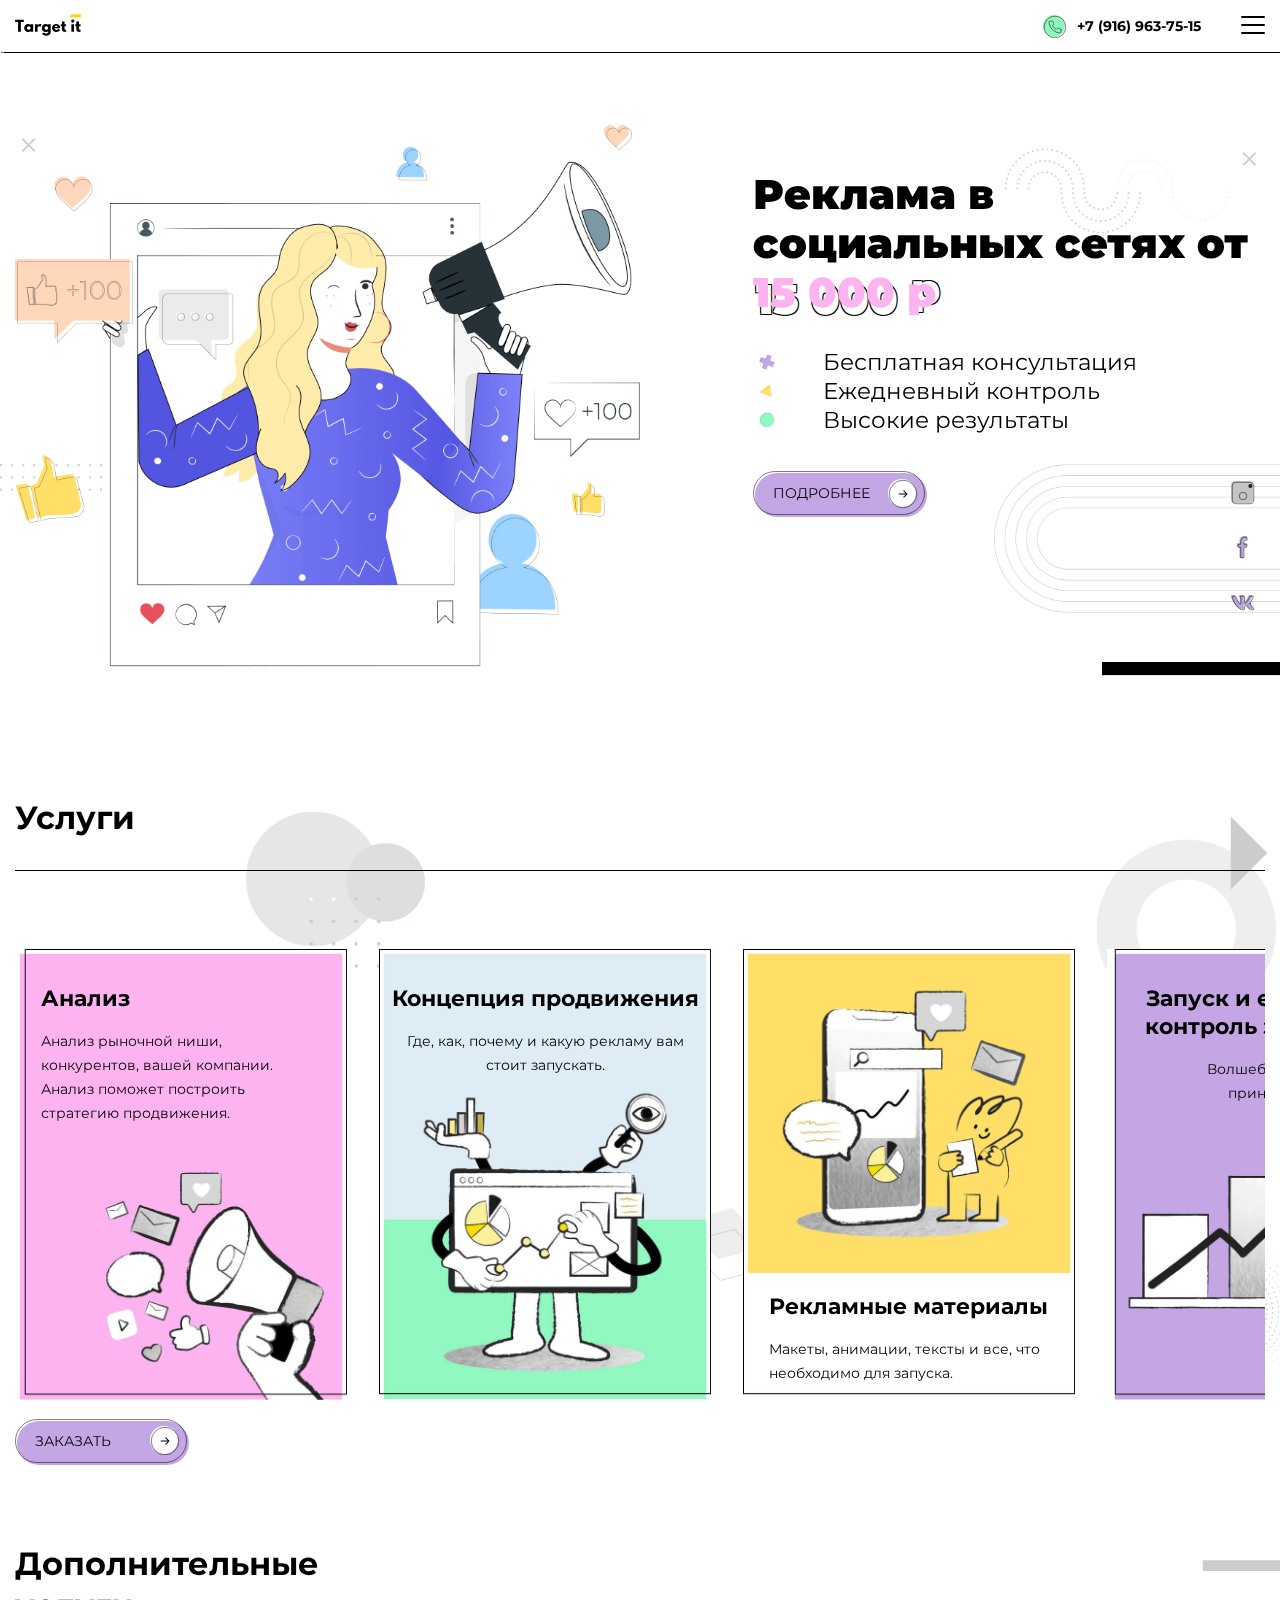
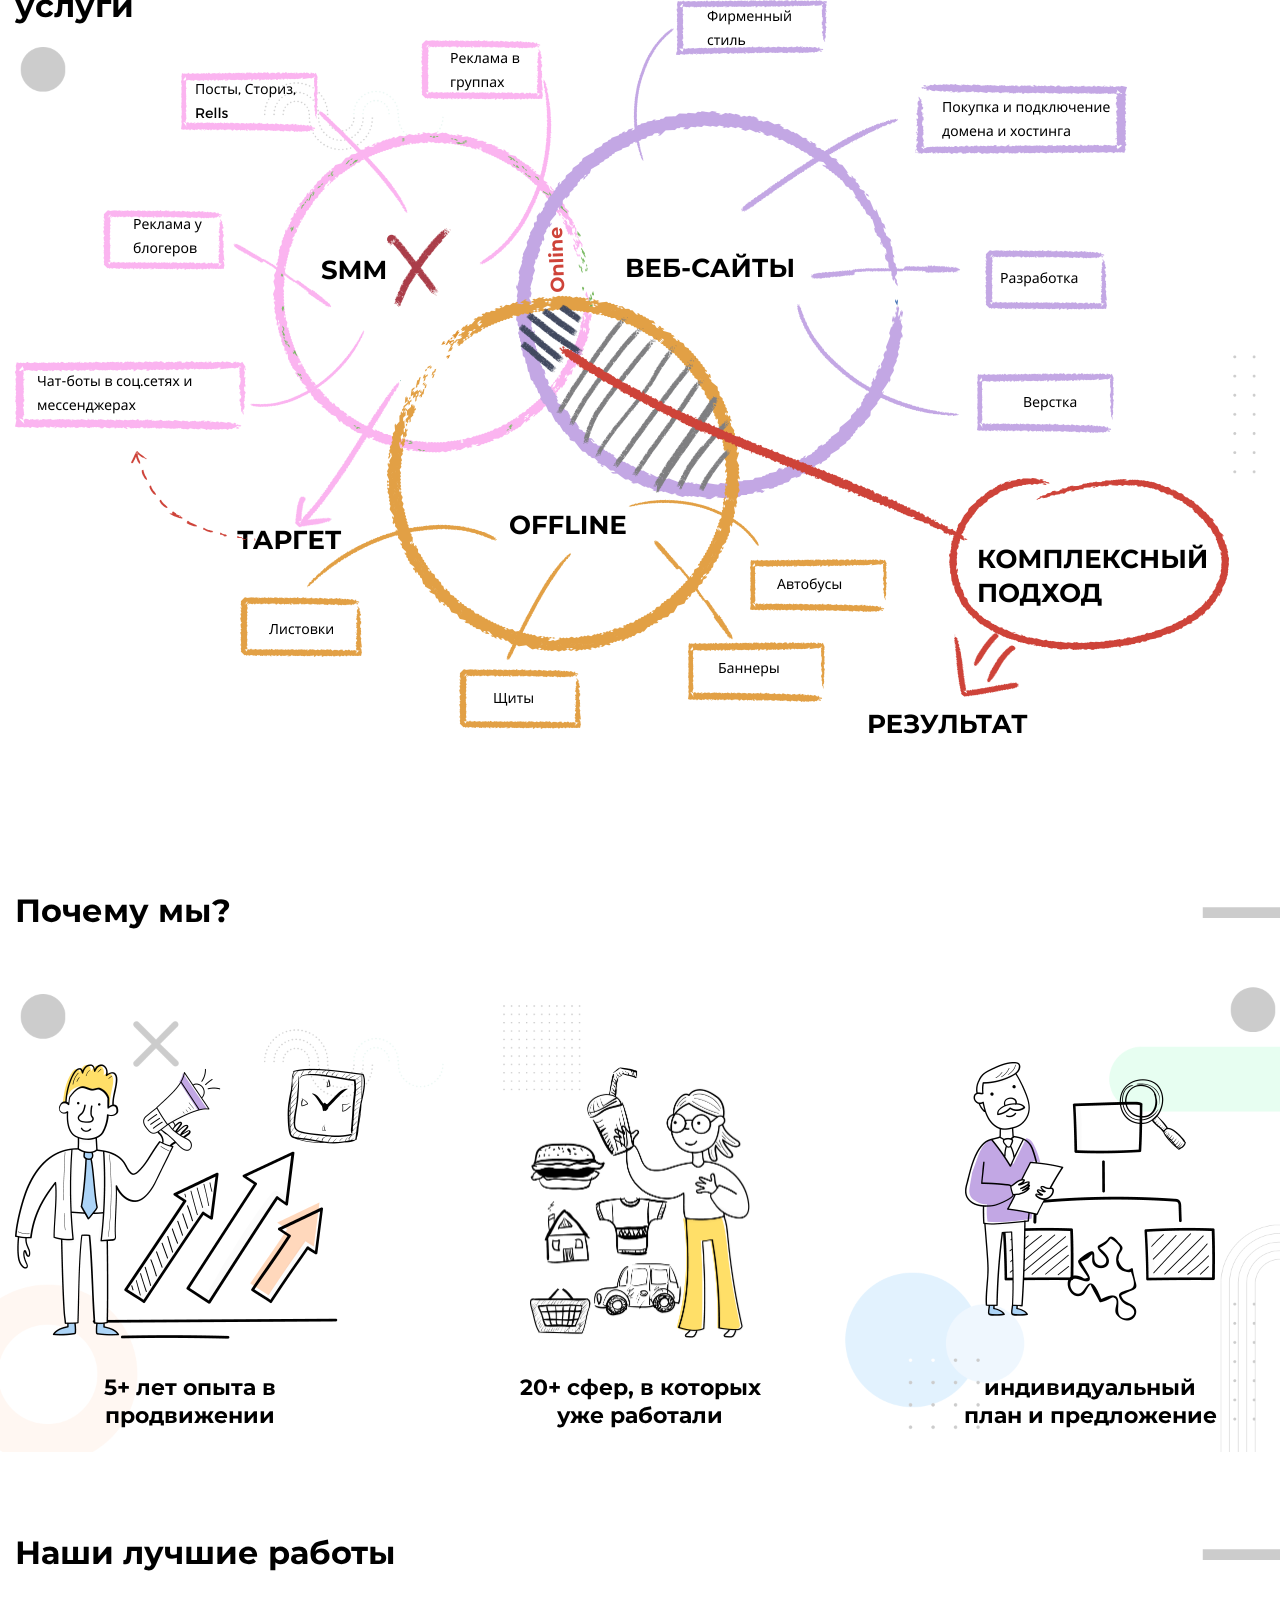
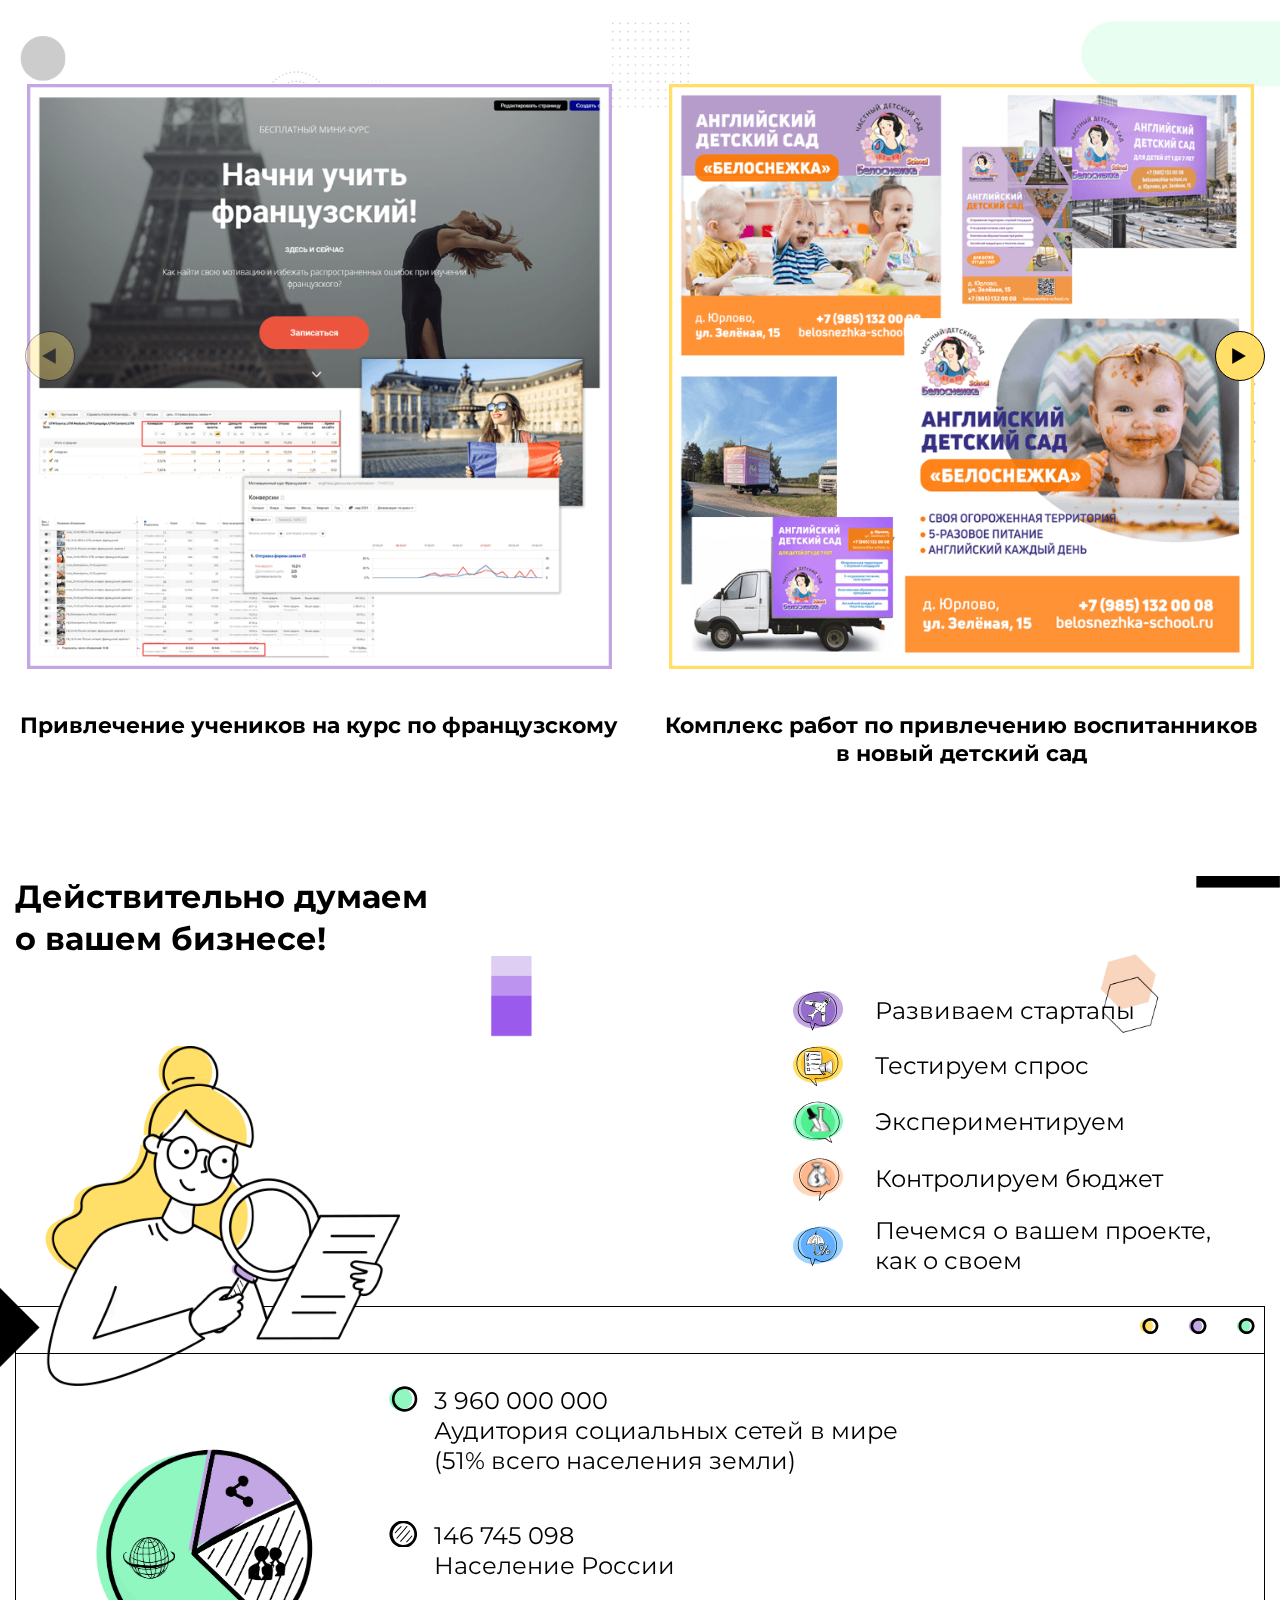
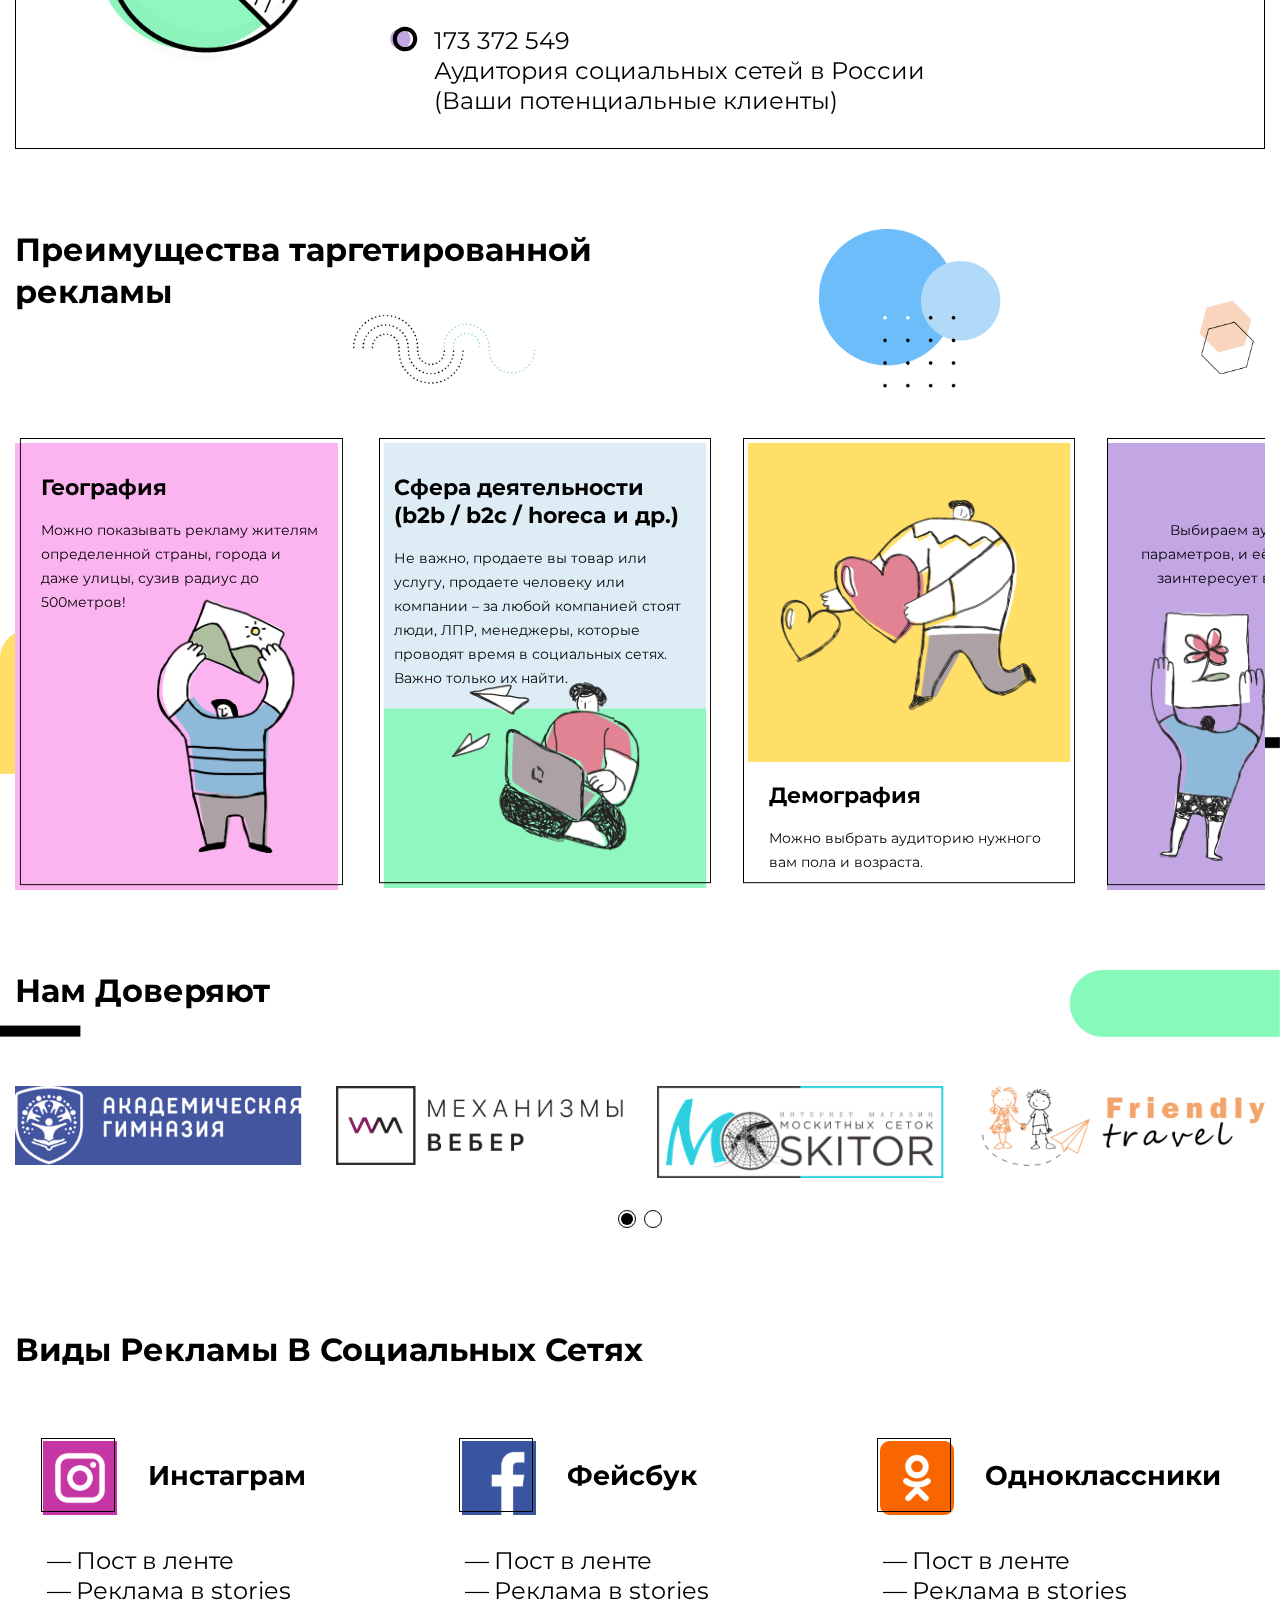
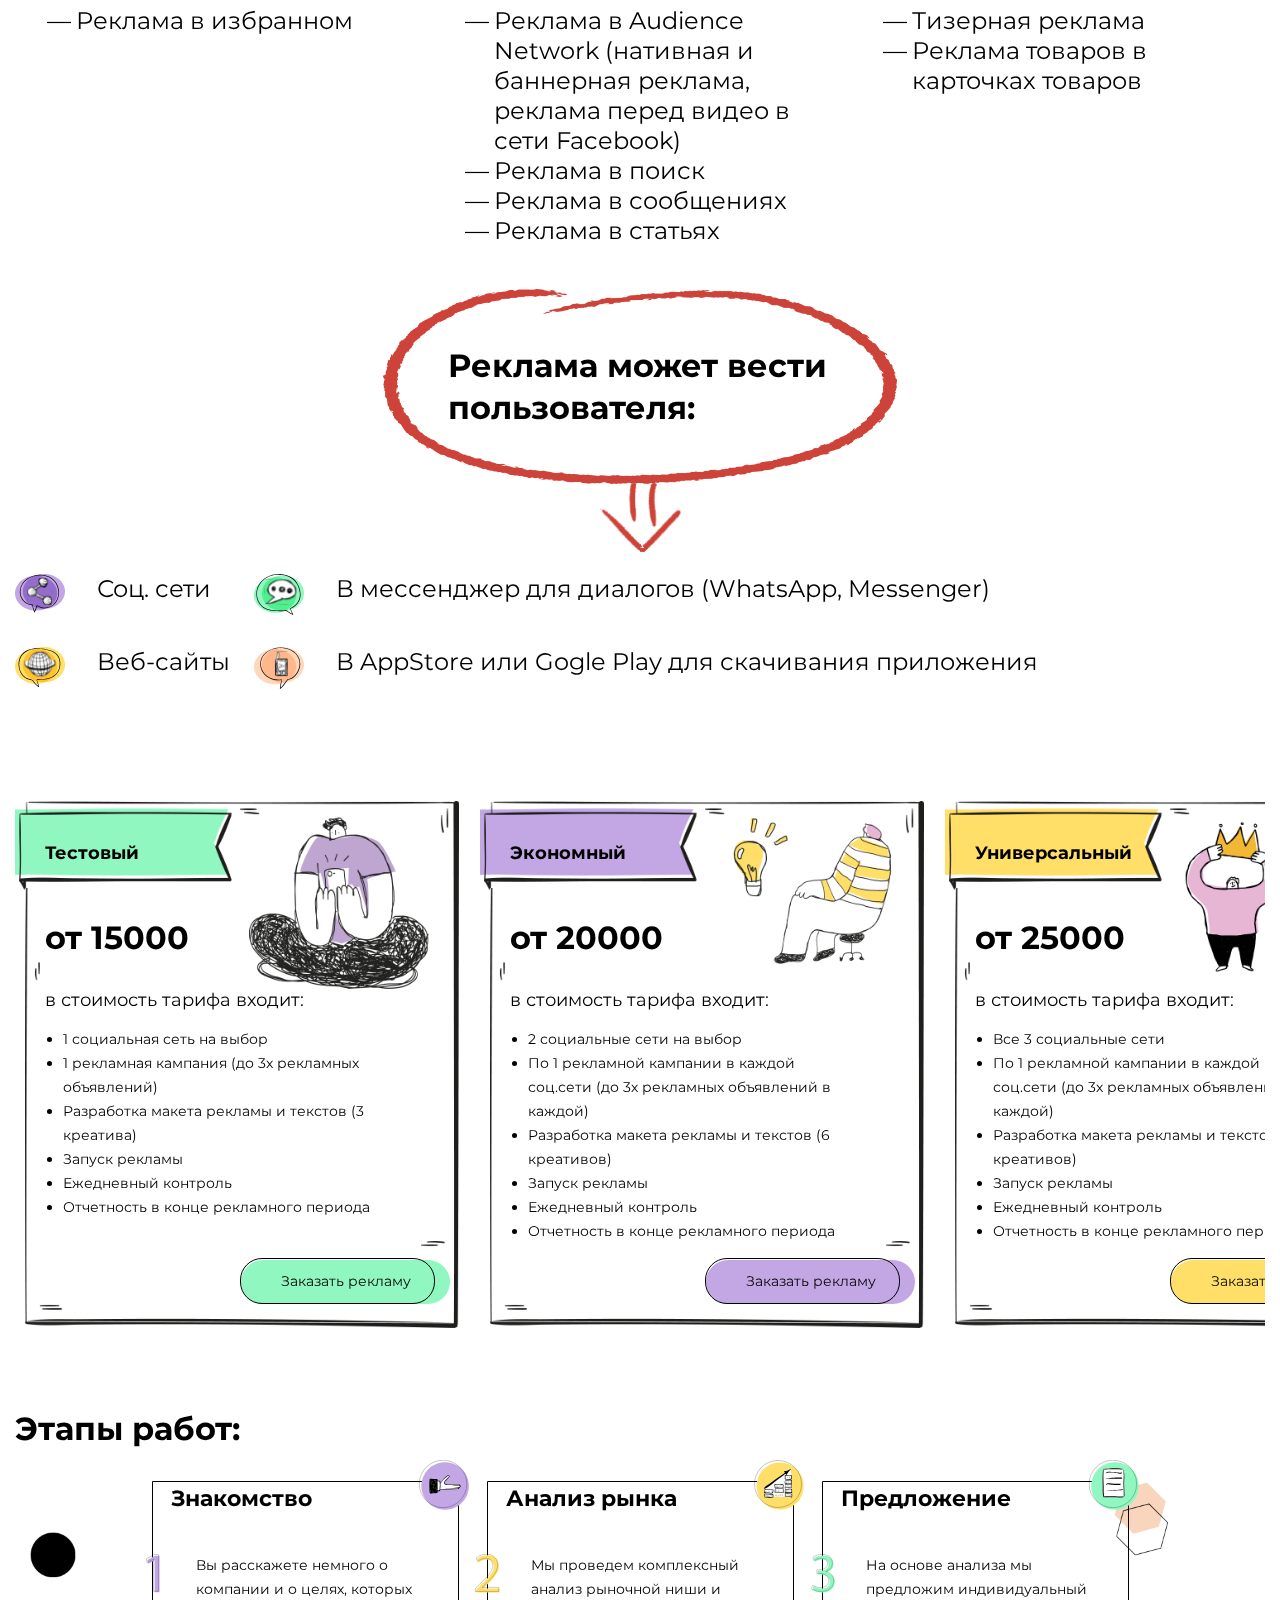
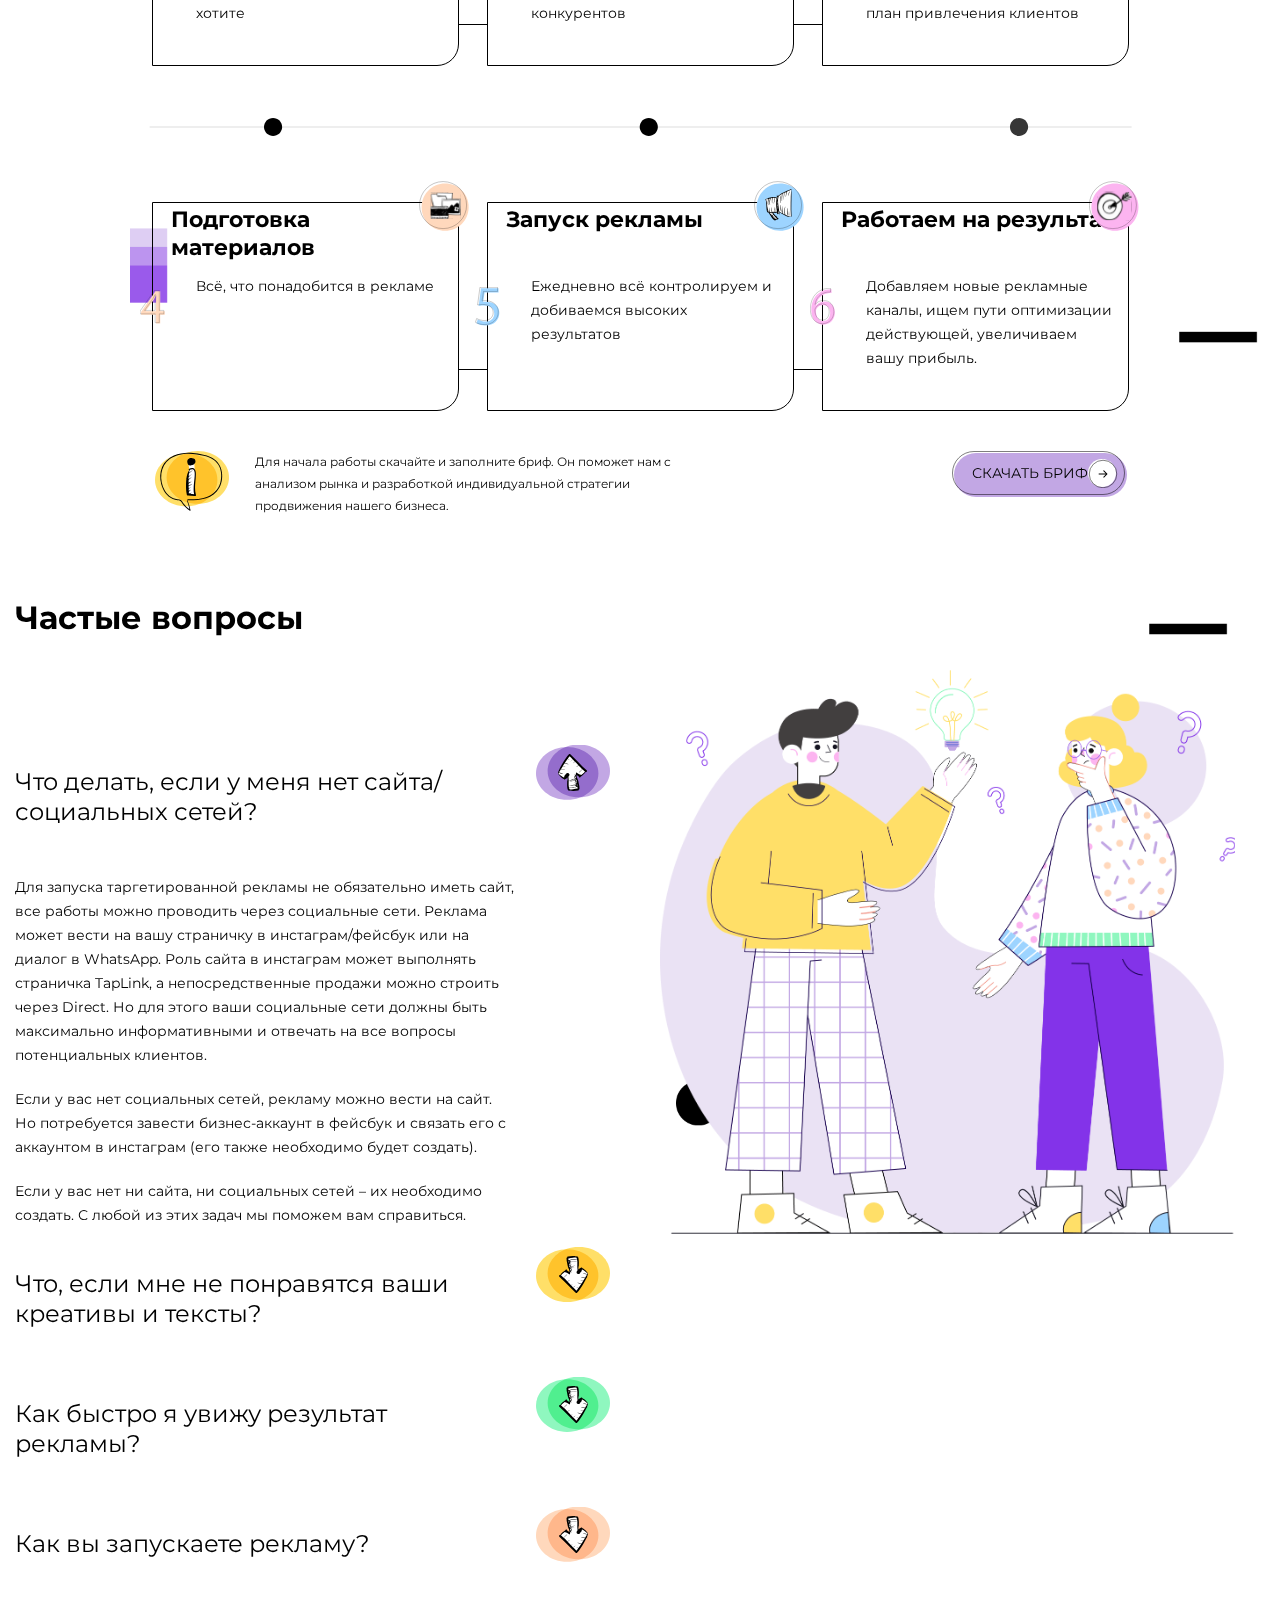
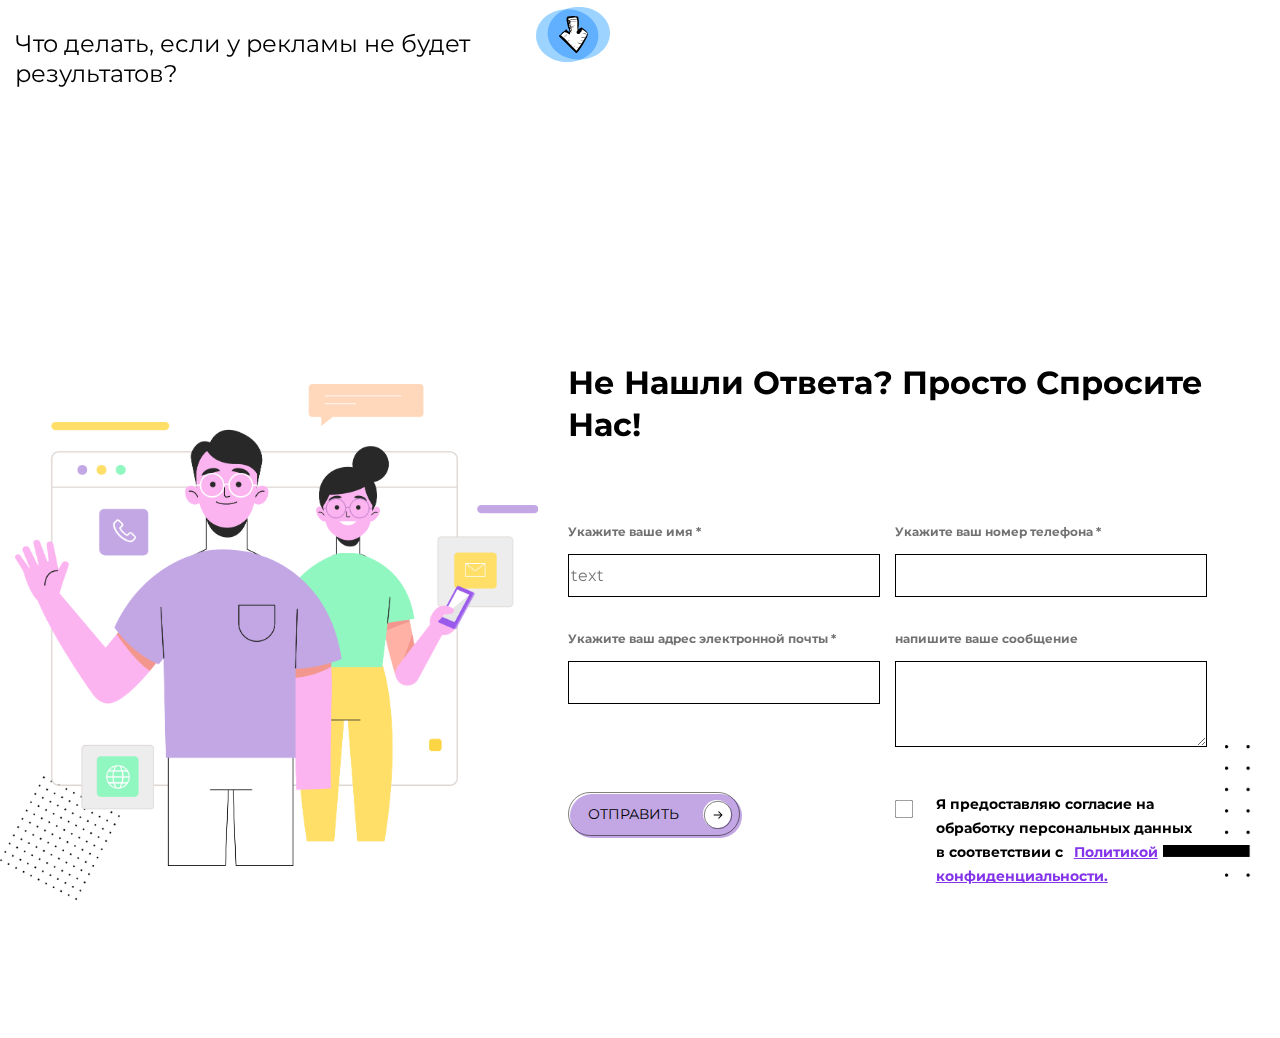
==== commit 5749ba23: "add: add a block feedback" ====
--- a/index.html
+++ b/index.html
@@ -923,6 +923,84 @@
       </div>
     </div>
   </section>
+  <section class="section feedback">
+    <div class="container feedback__container flex">
+      <div class="feedback__image"></div>
+      <div class="feedback__form">
+        <form class="order-form1 flex">
+          <div class="order-container">
+            <h2 class="second-title feedback__title">
+              Не Нашли Ответа? Просто Спросите Нас!
+            </h2>
+            <div class="form-data flex">
+              <div class="form-data__col">
+                <label for="name" class="data-label">
+                  Укажите ваше имя *
+                </label>
+                <div class="span-input">
+                  <input id="name" type="text" class="data-input" placeholder="text" required>
+                </div>
+                <label for="email" class="data-label">
+                  Укажите ваш адрес электронной почты *
+                </label>
+                <div class="span-input">
+                  <input id="email" type="text" class="data-input" required>
+                </div>
+              </div>
+              <div class="form-data__col">
+                <label for="phone" class="data-label">
+                  Укажите ваш номер телефона *
+                </label>
+                <div class="span-input">
+                  <input id="phone" type="text" class="data-input" required>
+                </div>
+                <label for="text" class="data-label">
+                  напишите ваше сообщение
+                </label>
+                <div class="span-input">
+                  <textarea id="text" name="data-text" class="data-textarea"></textarea>
+                </div>
+              </div>
+            </div>
+            <div class="form-data flex">
+              <div class="form-data__col">
+                <button class="data-submit color-back color-back_violet btn-reset flex">
+                  Отправить
+                  <svg width="30" height="29" viewBox="0 0 30 29" fill="none" xmlns="http://www.w3.org/2000/svg">
+                    <circle cx="14" cy="14" r="14" fill="white"/>
+                    <circle cx="15.0232" cy="15" r="13.75" stroke="black" stroke-width="0.5"/>
+                    <path d="M11 14.5C10.7239 14.5 10.5 14.7239 10.5 15C10.5 15.2761 10.7239 15.5 11 15.5V14.5ZM19.3536 15.3536C19.5488 15.1583 19.5488 14.8417 19.3536 14.6464L16.1716 11.4645C15.9763 11.2692 15.6597 11.2692 15.4645 11.4645C15.2692 11.6597 15.2692 11.9763 15.4645 12.1716L18.2929 15L15.4645 17.8284C15.2692 18.0237 15.2692 18.3403 15.4645 18.5355C15.6597 18.7308 15.9763 18.7308 16.1716 18.5355L19.3536 15.3536ZM11 15.5H19V14.5H11V15.5Z" fill="black"/>
+                  </svg>
+                </button>
+              </div>
+              <div class="form-data__col col-agreement flex">
+                <label for="agreement" class="label-check flex">
+                  <input id="agreement" class="data-checkbox" type="checkbox" aria-label="Согласие на обработку персональных данных">
+                  <span class="data-check">
+                    <svg width="21" height="20" viewBox="0 0 21 20" fill="none" xmlns="http://www.w3.org/2000/svg">
+                      <path d="M7 9L10 12L20 2" stroke="#8333E9" stroke-width="0.5" stroke-linecap="round" stroke-linejoin="round"/>
+                      <path d="M19 10V17C19 17.5304 18.7893 18.0391 18.4142 18.4142C18.0391 18.7893 17.5304 19 17 19H3C2.46957 19 1.96086 18.7893 1.58579 18.4142C1.21071 18.0391 1 17.5304 1 17V3C1 2.46957 1.21071 1.96086 1.58579 1.58579C1.96086 1.21071 2.46957 1 3 1H14" stroke="black" stroke-width="0.5" stroke-linecap="round" stroke-linejoin="round"/>
+                    </svg>
+                  </span>
+                  <span class="data-border">
+                    <svg width="18" height="18" viewBox="0 0 18 18" fill="none" xmlns="http://www.w3.org/2000/svg">
+                      <rect x="0.25" y="0.25" width="17.5" height="17.5" rx="1.75" stroke="black" stroke-width="0.5"/>
+                    </svg>
+                  </span>
+                </label>
+                <p class="data-agreement">
+                  Я предоставляю согласие на обработку персональных данных в соответствии с 
+                  <a href="#" class="data-link-police" aria-label="ссылка на страницу политики конфиденциальности">
+                    Политикой конфиденциальности.
+                  </a>
+                </p>
+              </div>
+            </div>
+          </div>
+        </form>
+      </div>
+    </div>
+  </section>
   <div class="modal-order-phone flex">
     <form id="order-form" class="order-form flex">
       <span id="close-order" class="order-form__close"></span>
--- a/css/style.css
+++ b/css/style.css
@@ -1616,6 +1616,10 @@
 }
 
 /* faq */
+.faq__container {
+  background-image: url("../img/Bg_faq.png");
+}
+
 .faq__questions {
   -webkit-box-align: stretch;
      -ms-flex-align: stretch;
@@ -1744,5 +1748,43 @@
   background: url("../img/faq_image.png") no-repeat 20px 0 / 100%;
 }
 
-
-
+/* feedback */
+.feedback__container {
+  -webkit-box-align: stretch;
+     -ms-flex-align: stretch;
+        align-items: stretch;
+  -webkit-box-pack: justify;
+     -ms-flex-pack: justify;
+   justify-content: space-between;
+  background-image: url("../img/Bg_feedback.png");
+  padding-top: 106px;
+  padding-bottom: 106px;
+}
+
+.feedback__title {
+  margin-bottom: 80px;
+}
+
+.feedback__image {
+  -ms-flex-preferred-size: calc(43% - 15px);
+               flex-basis: calc(43% - 15px);
+}
+.feedback__form {
+  -ms-flex-preferred-size: calc(57% - 15px);
+               flex-basis: calc(57% - 15px);
+}
+
+.feedback__image {
+  margin-right: 20px;
+  background: url("../img/feedback.png") no-repeat left center / contain;
+}
+
+.feedback__form {
+  padding: 70px 0;
+}
+
+.feedback__form .form-data__col:not(:last-child) {
+  margin-right: 15px;
+}
+
+
--- a/css/media.css
+++ b/css/media.css
@@ -394,6 +394,19 @@
     background-position: center;
     background-size: 50%;
   }
+
+  /* feedback */
+  .feedback__container {
+     -webkit-box-orient: vertical;
+  -webkit-box-direction: normal;
+     -ms-flex-direction: column;
+         flex-direction: column;
+  }
+
+  .feedback__image {
+    min-height: 350px;
+    background-position-x: center;
+  }
 }
 
 @media screen and (max-width: 920px) {
@@ -442,6 +455,16 @@
   .business-table {
     max-width: max-content;
     margin: auto;
+  }
+
+  /* feedback */
+  .feedback__form {
+    max-width: 600px;
+    margin: auto;
+  }
+
+  .feedback__form .form-data__col:not(:last-child) {
+    margin-right: 0;
   }
 
 }
@@ -691,6 +714,7 @@
     line-height: 23px;
   }
 
+
 }
 
 @media screen and (max-width: 500px) {
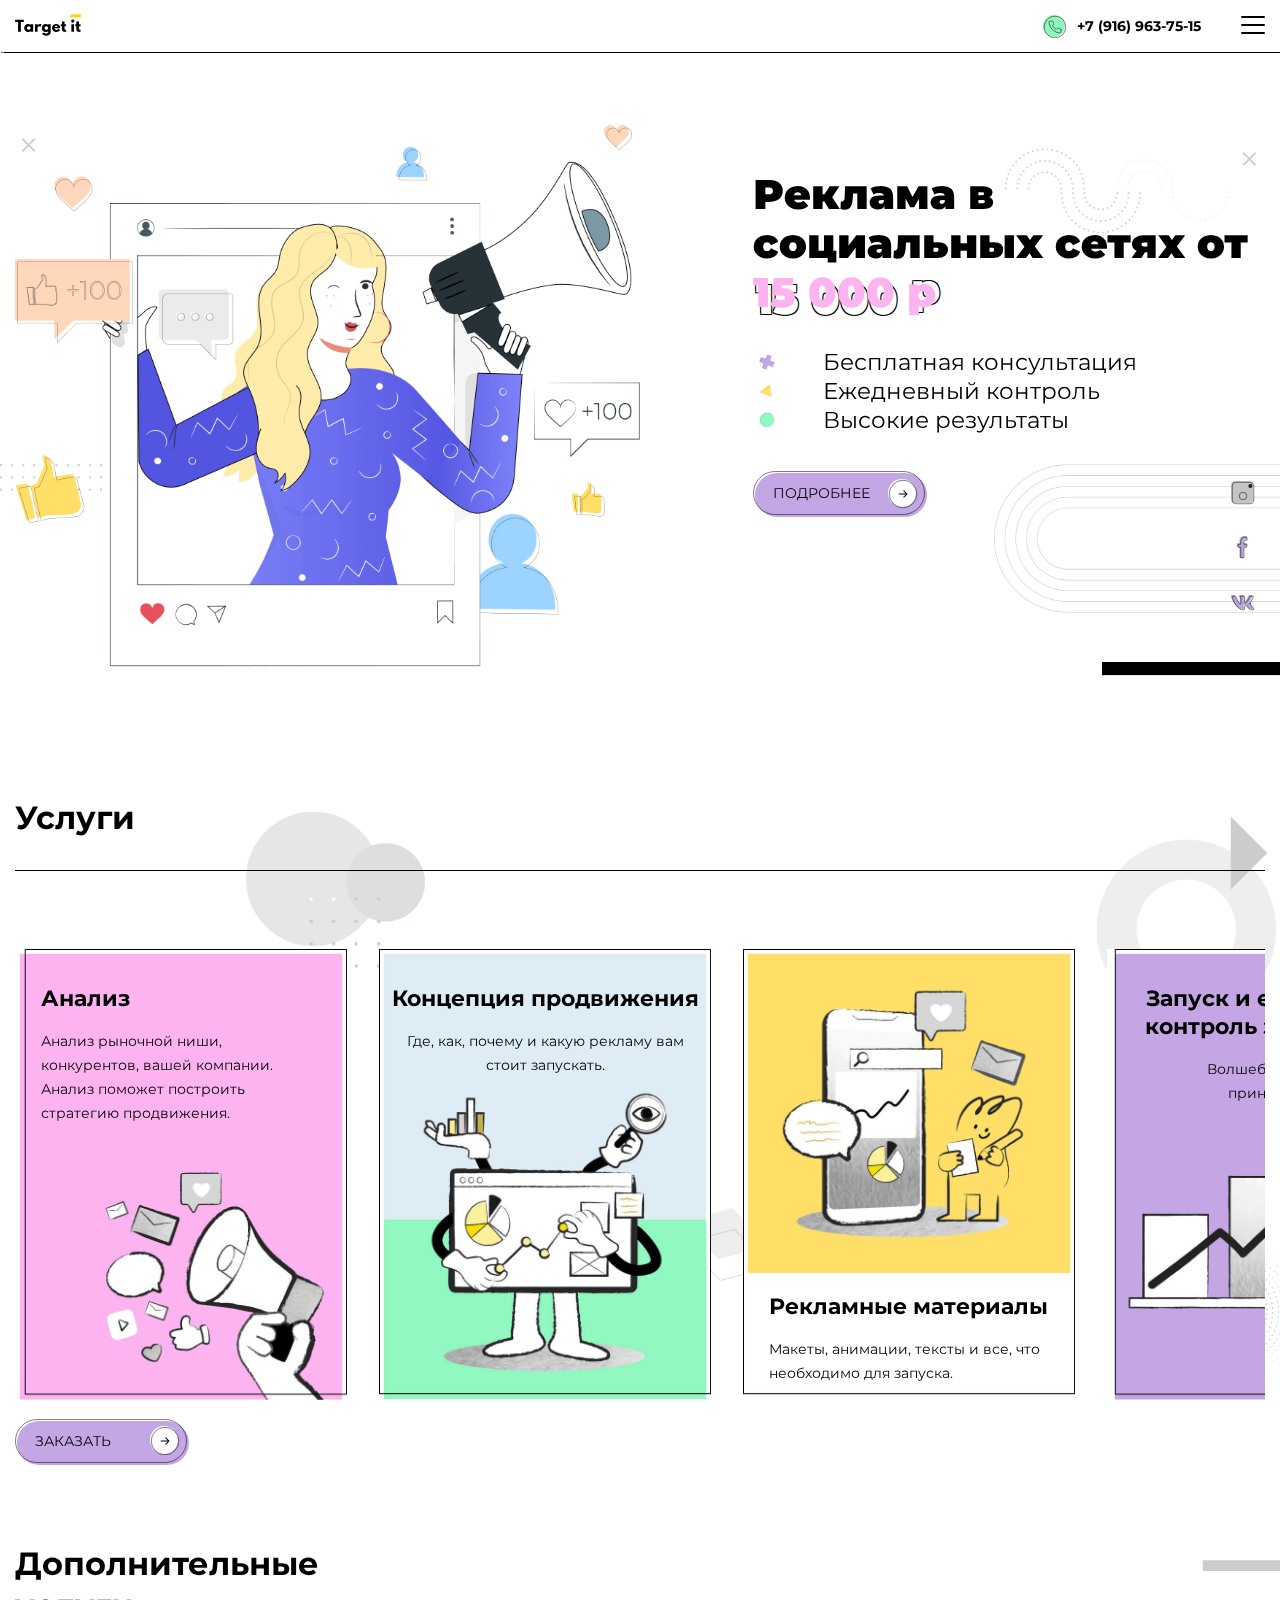
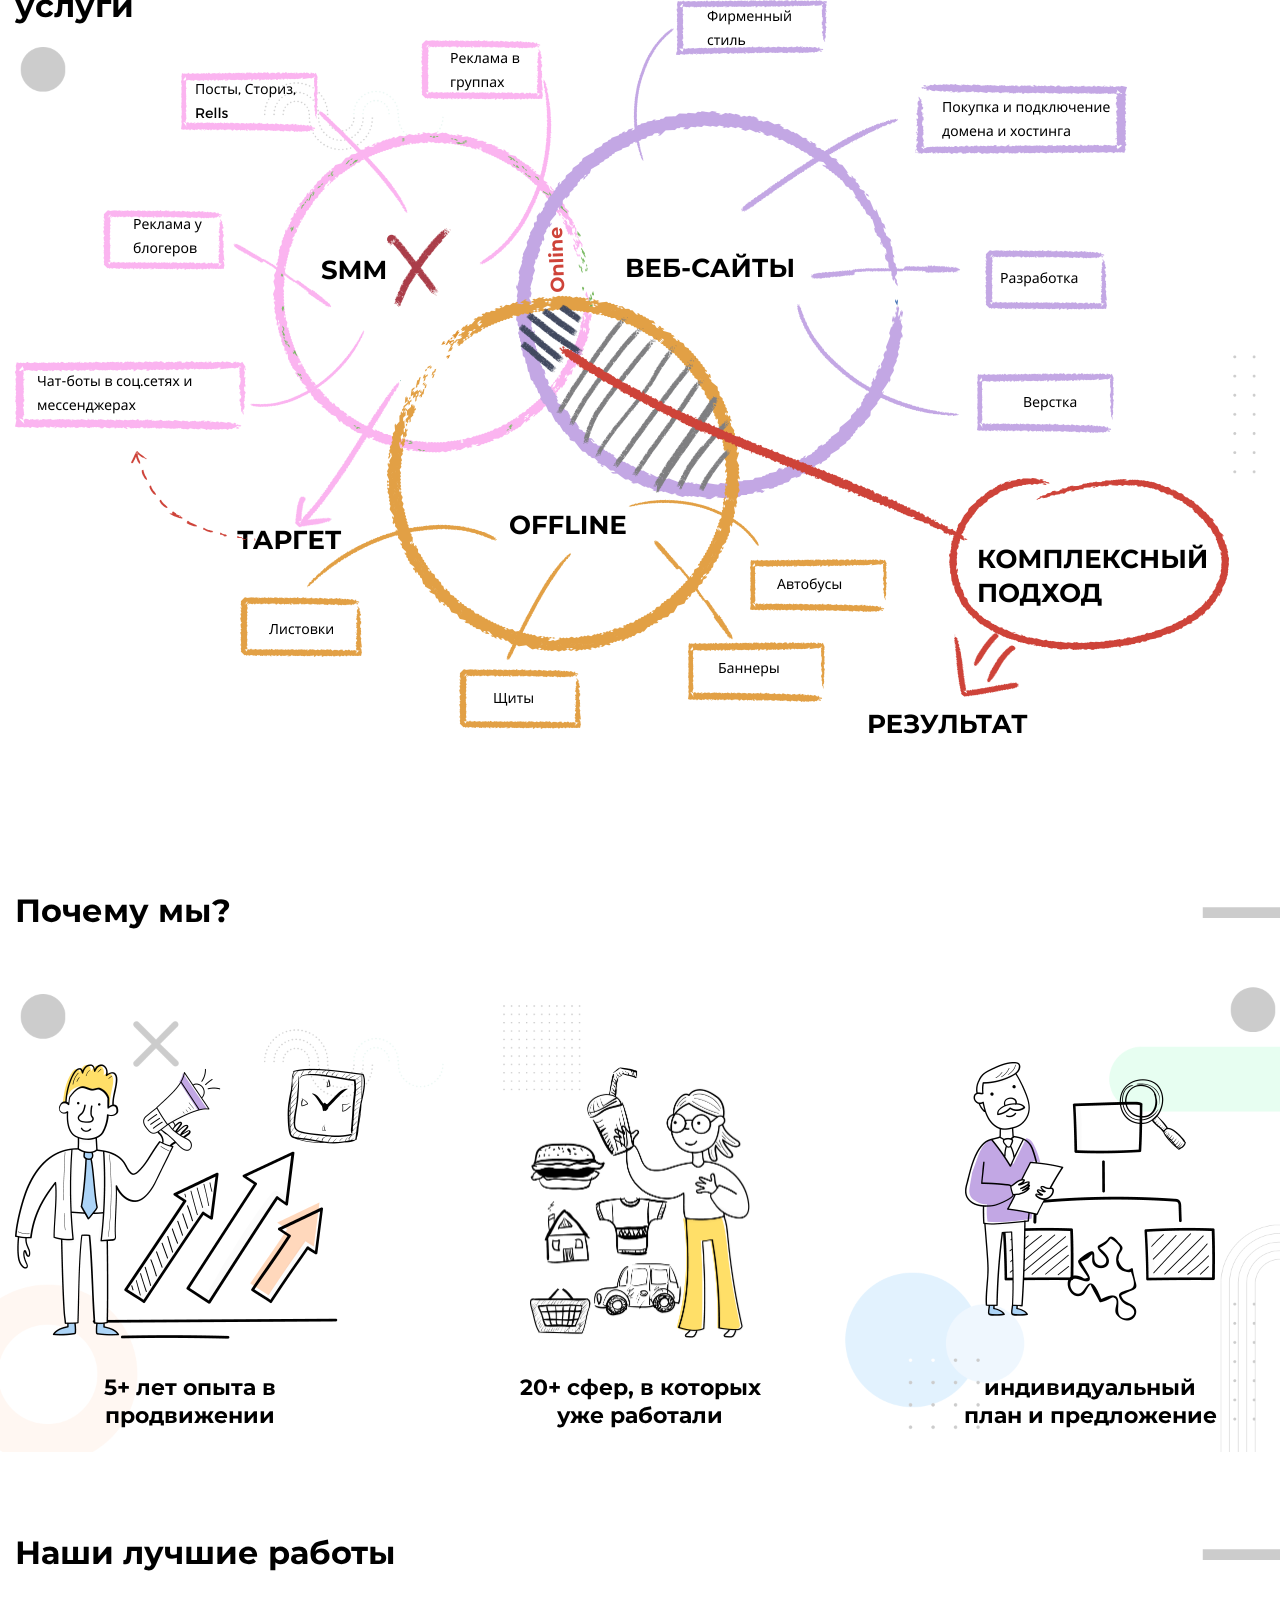
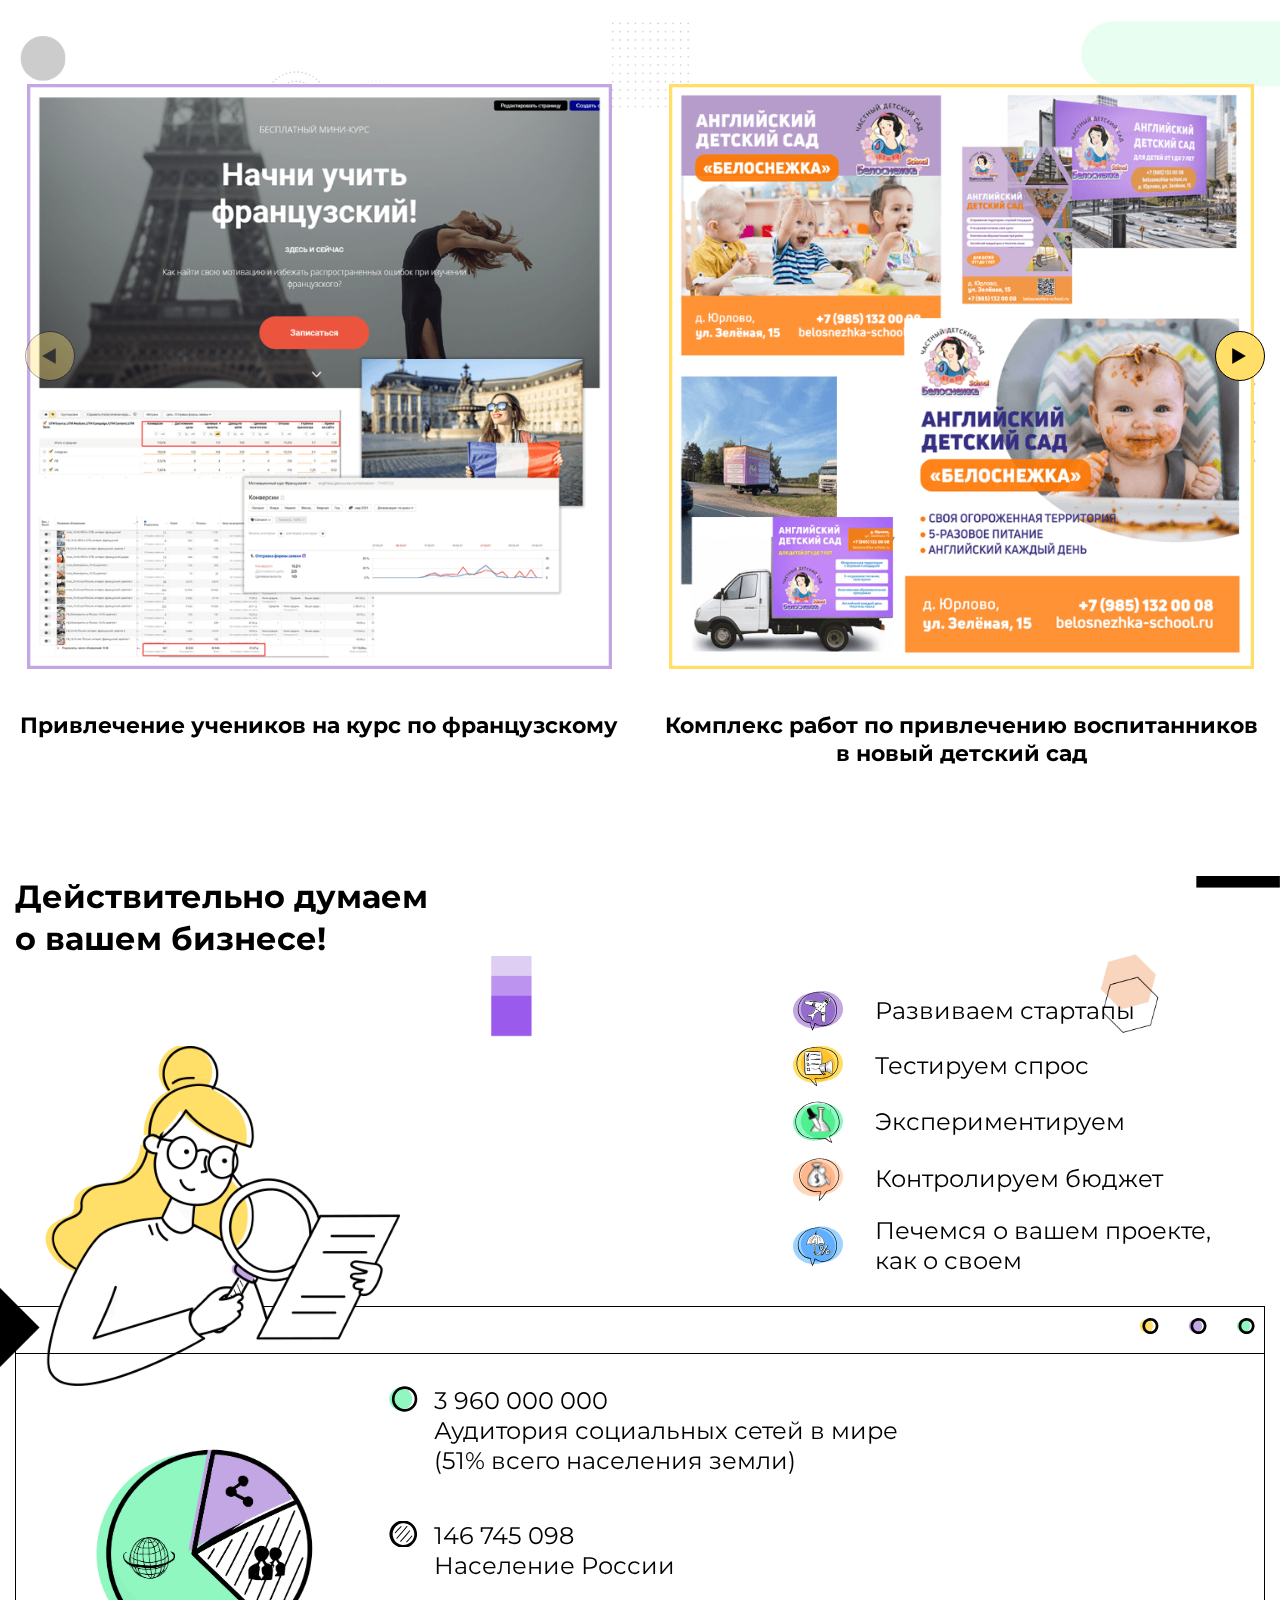
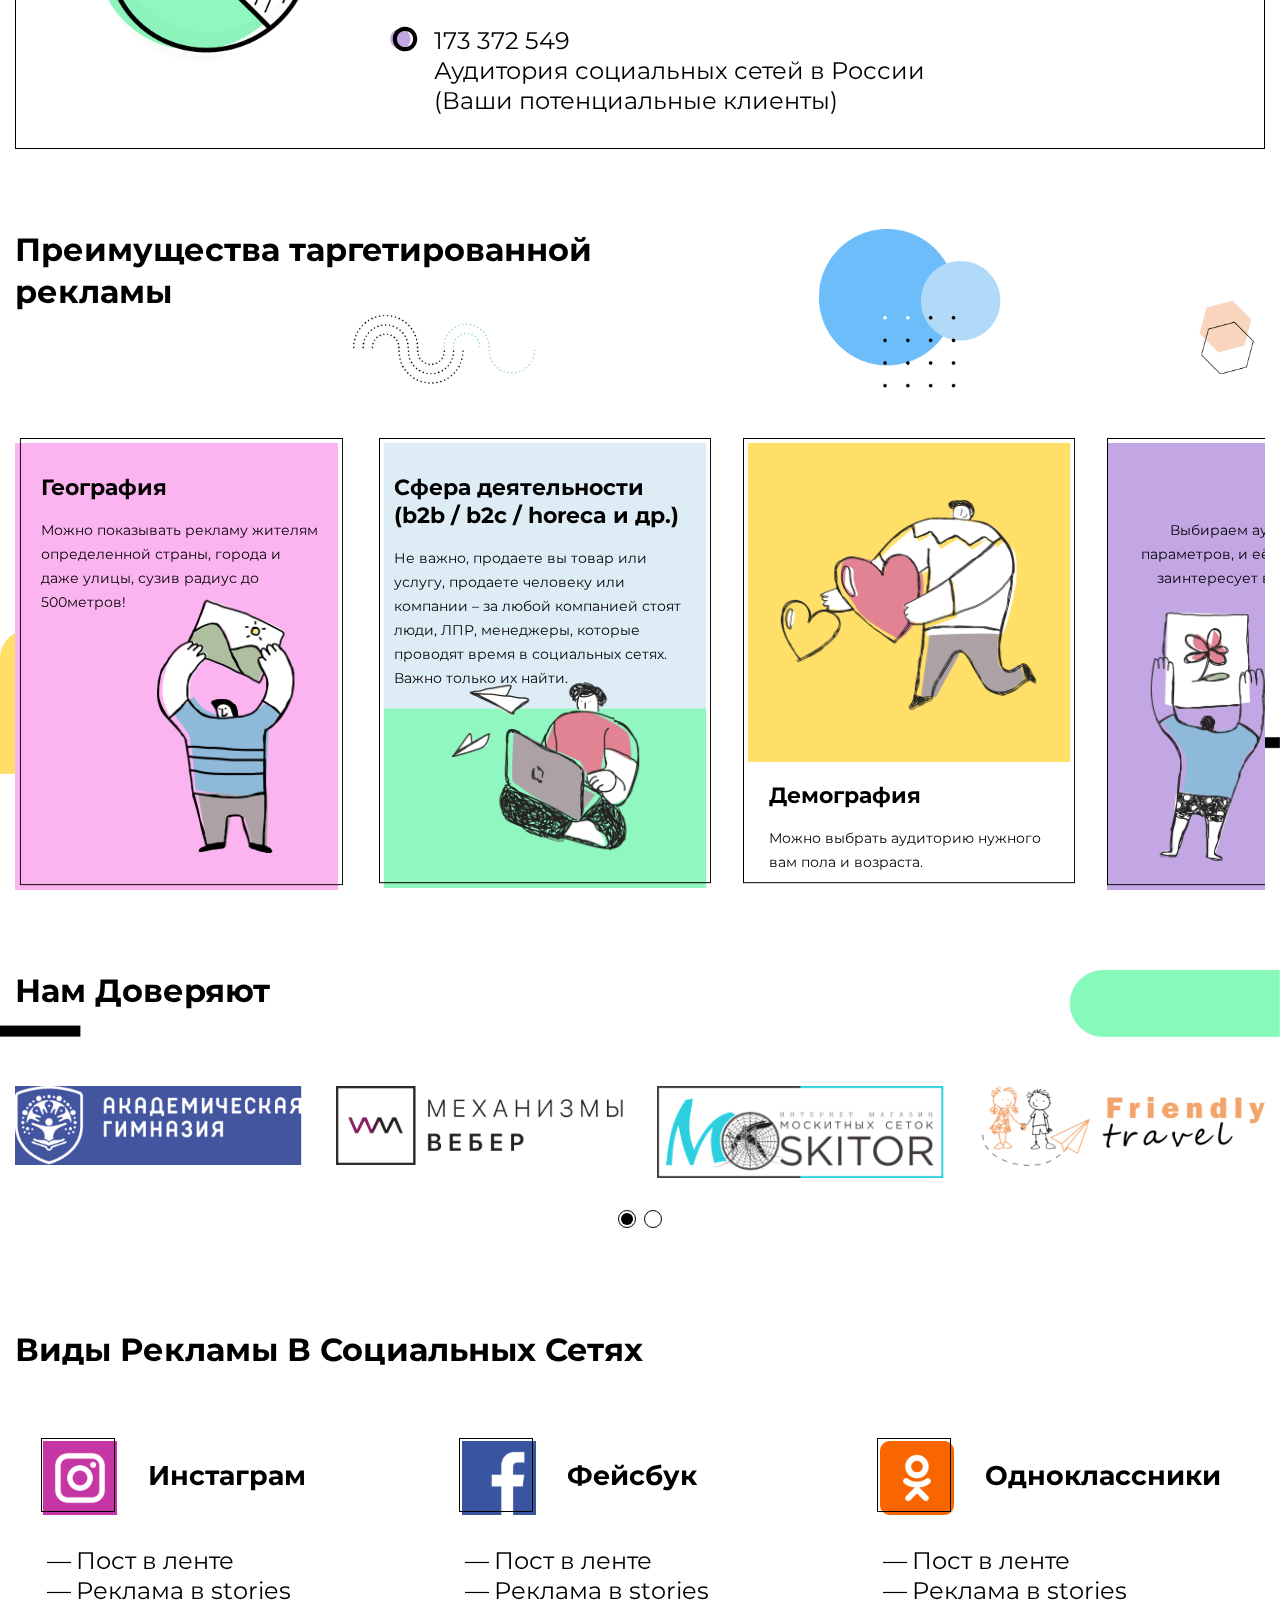
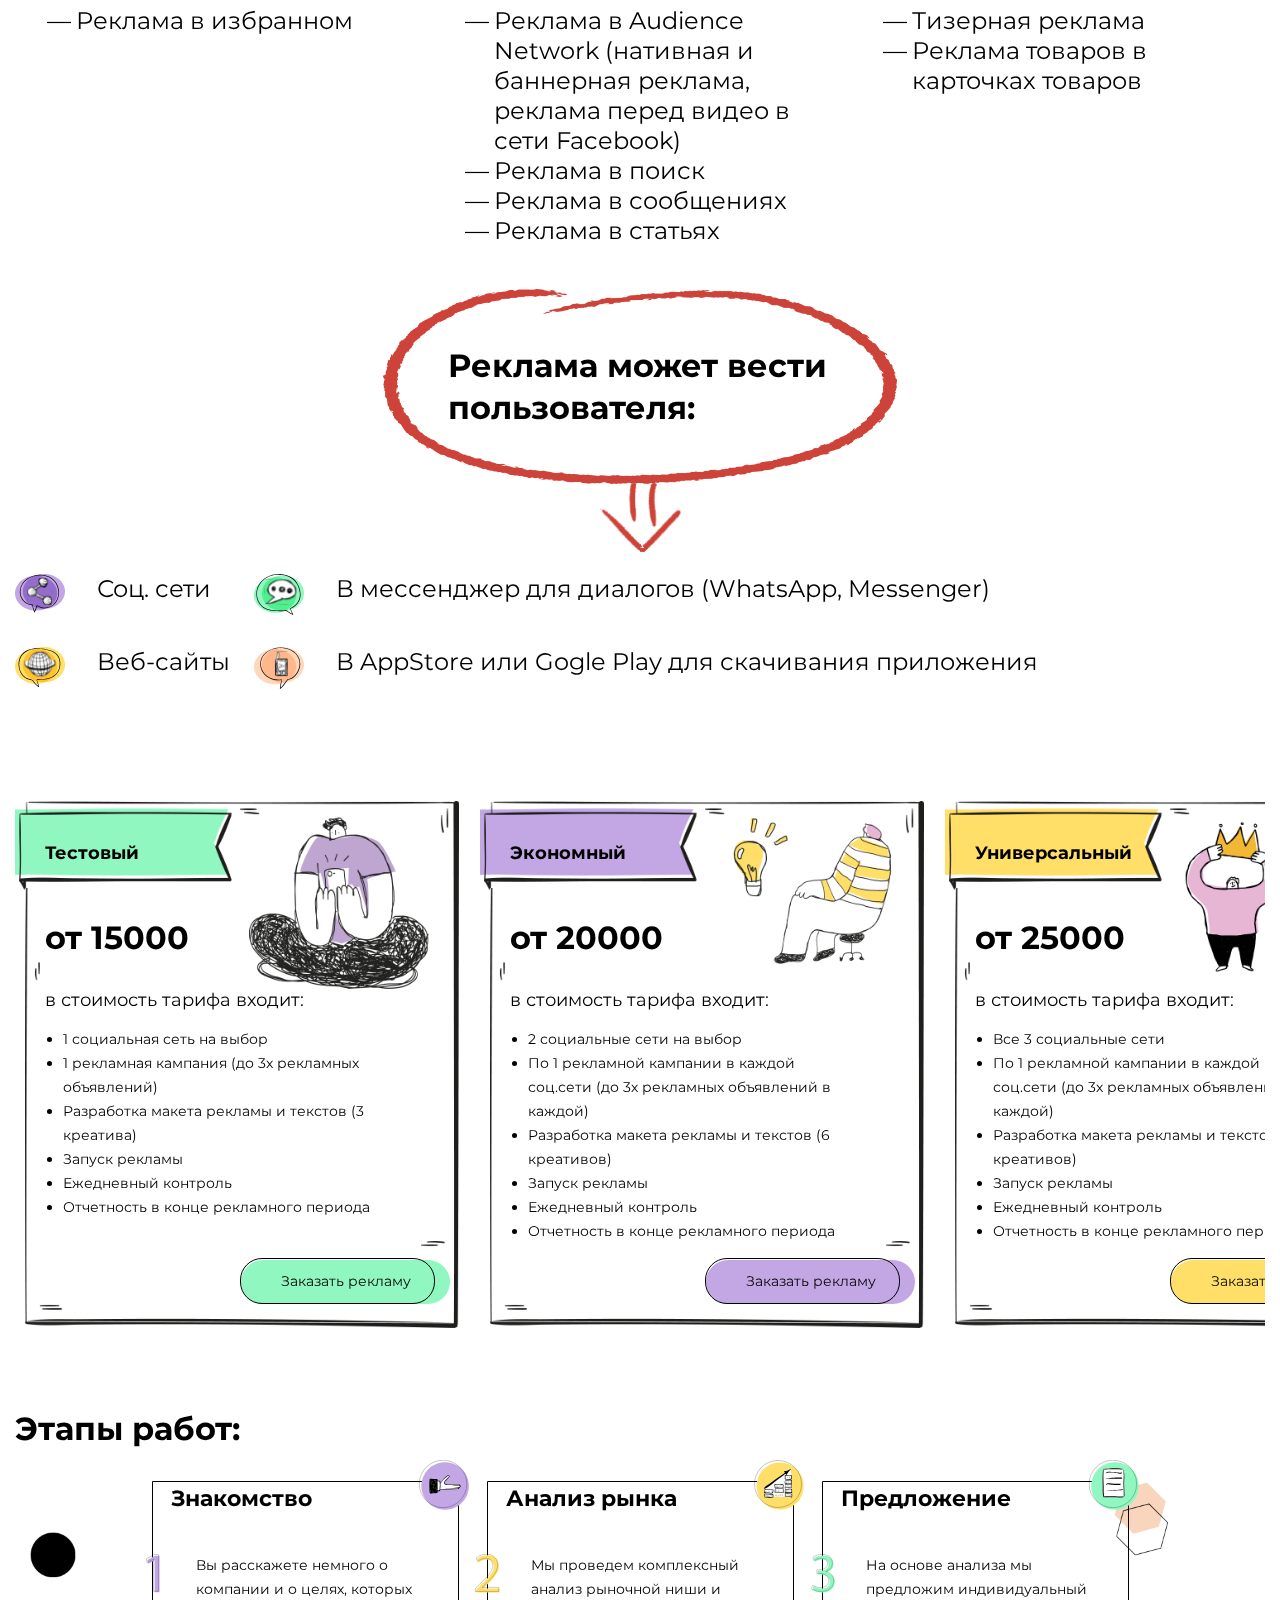
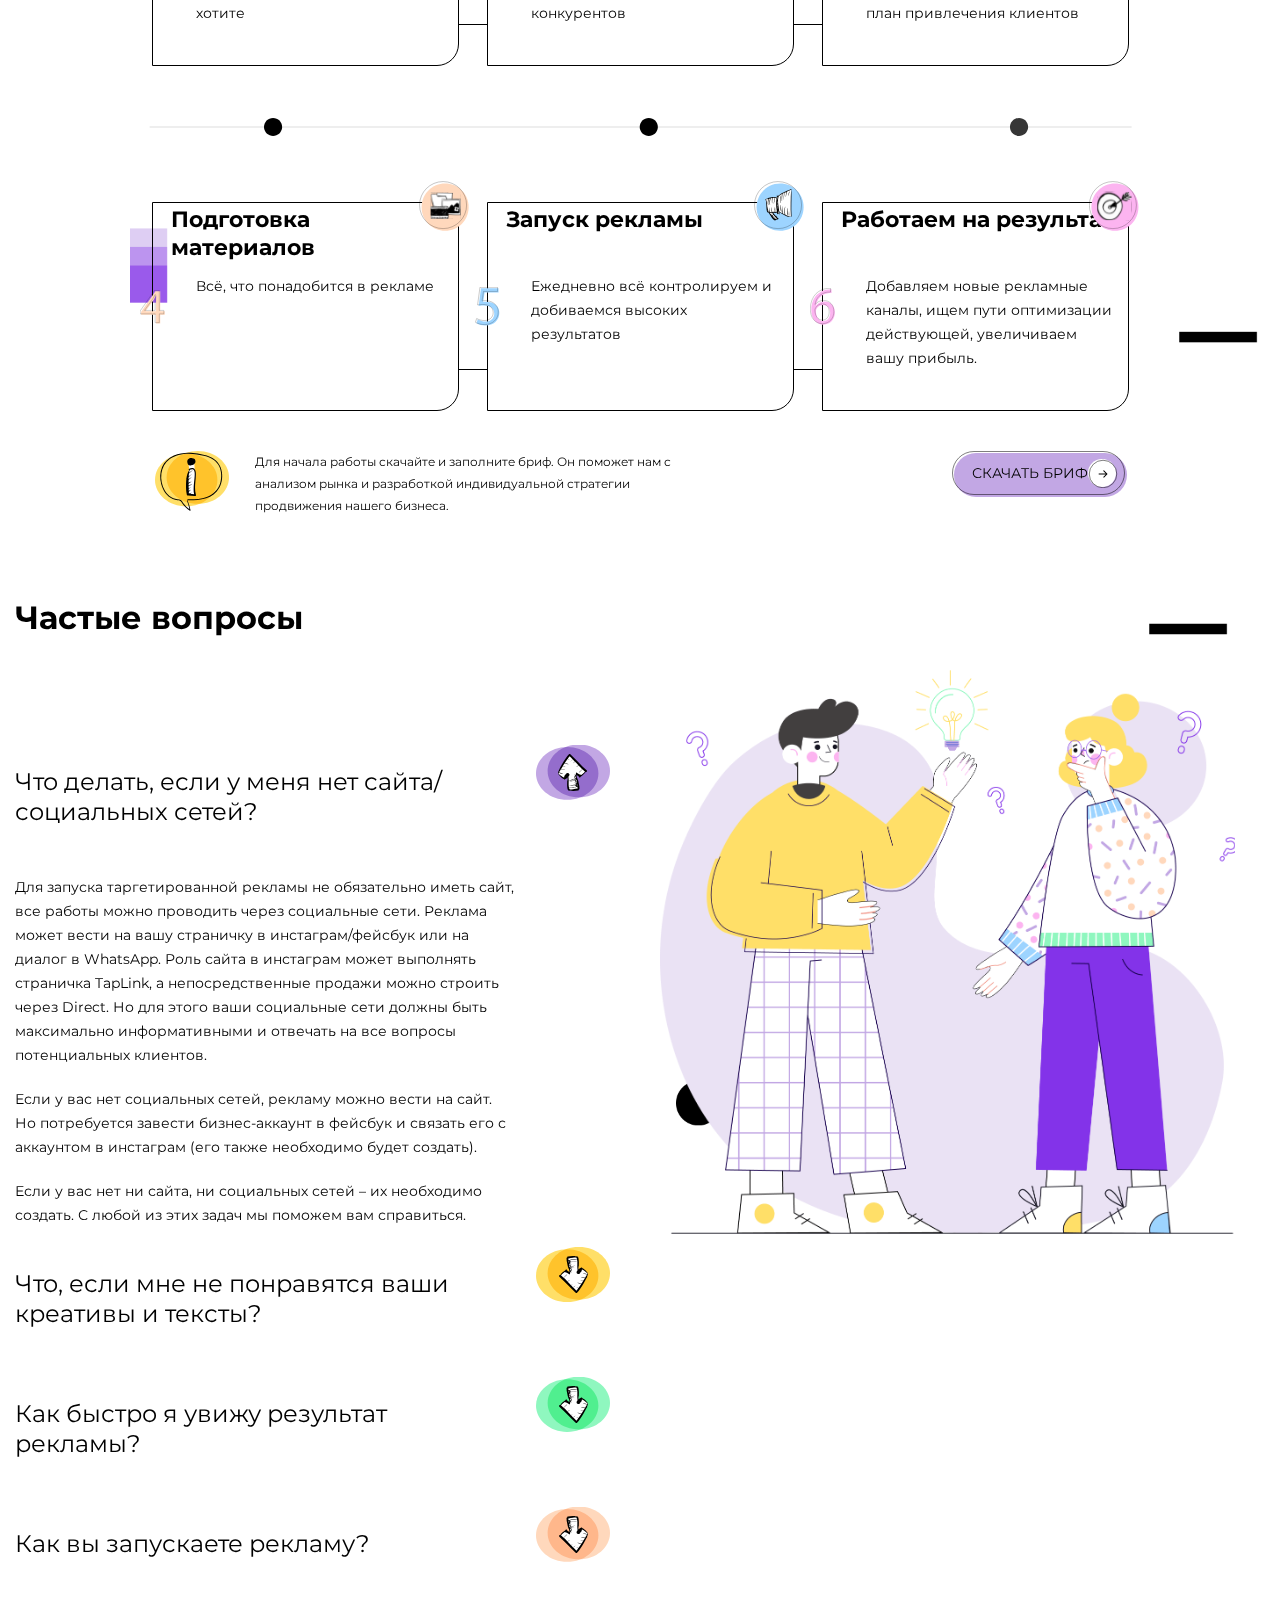
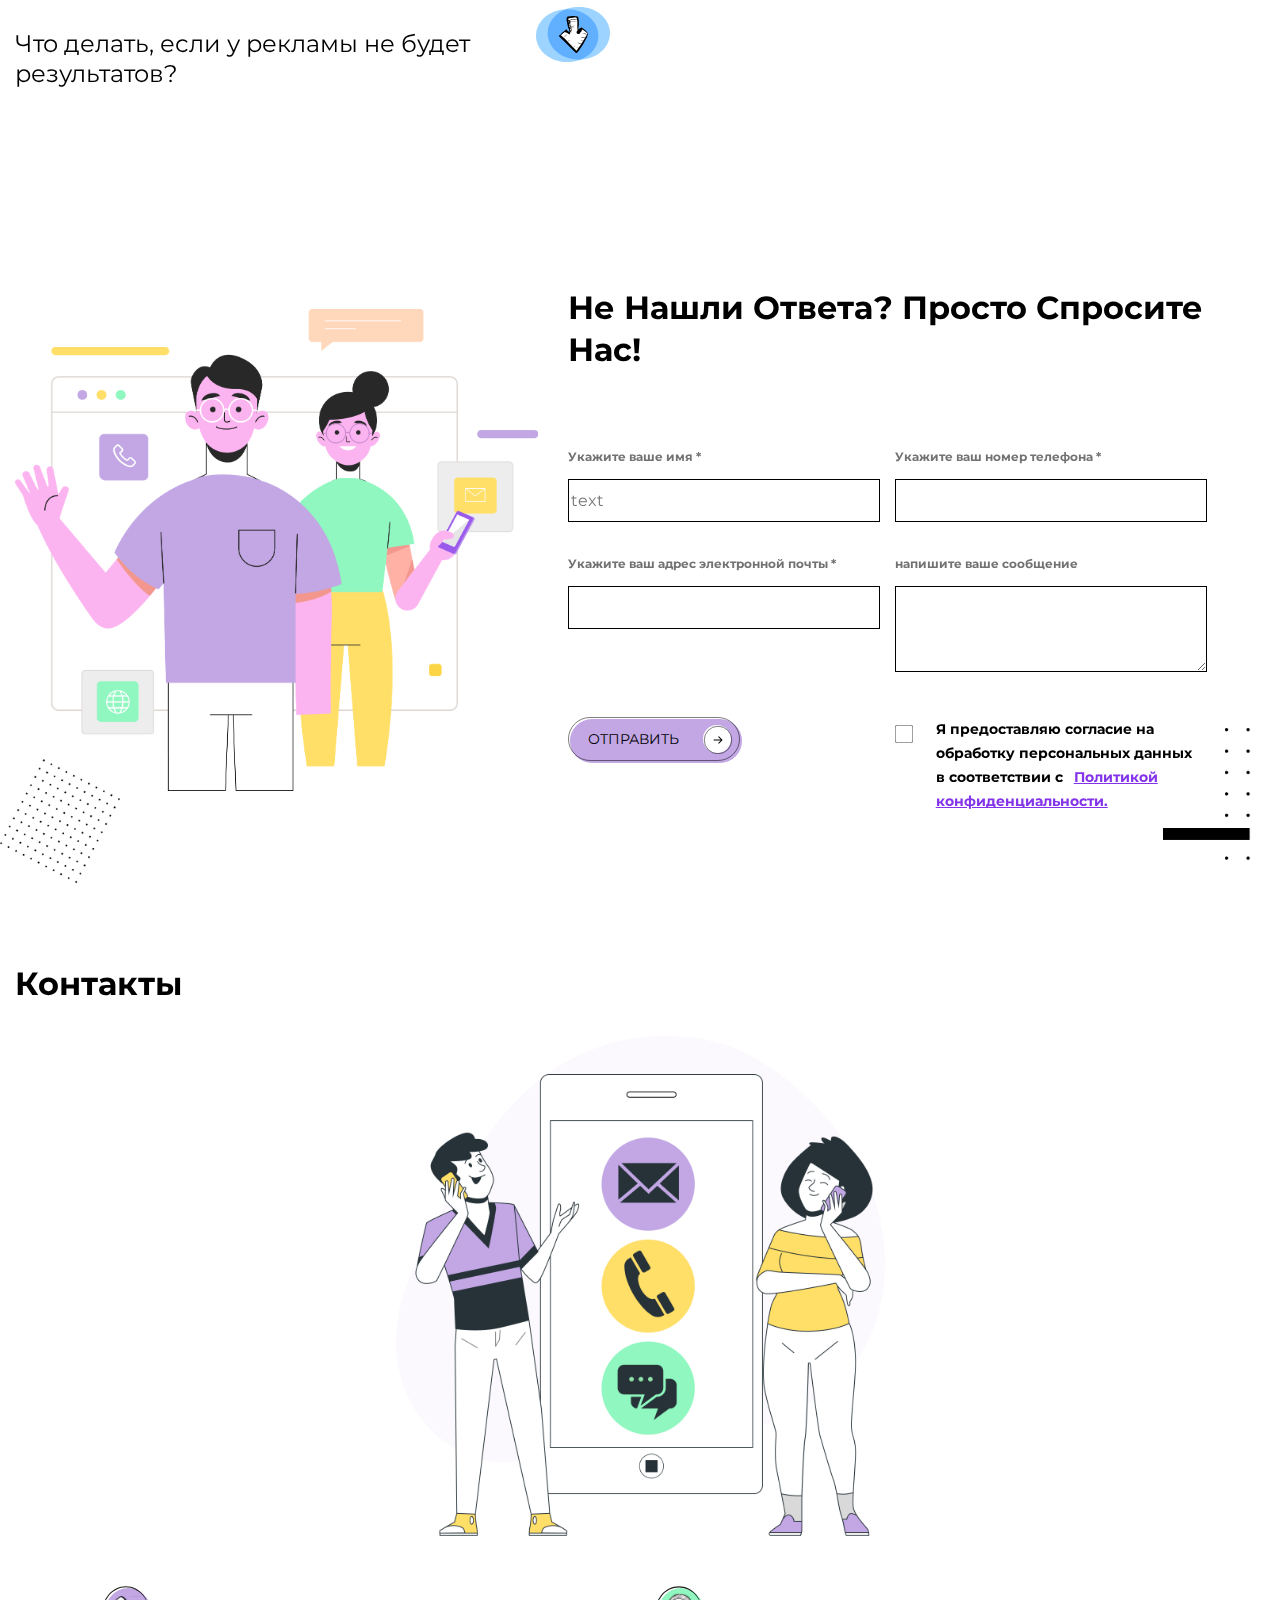
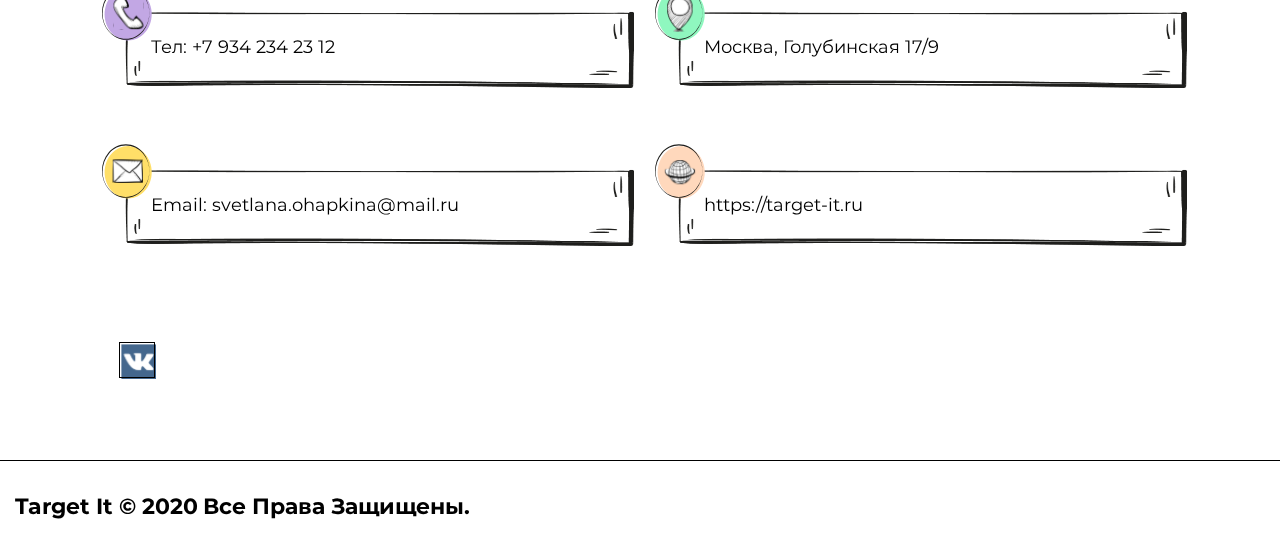
==== commit 3d04f3e1: "add: add contacts block and footer" ====
--- a/index.html
+++ b/index.html
@@ -934,31 +934,31 @@
             </h2>
             <div class="form-data flex">
               <div class="form-data__col">
-                <label for="name" class="data-label">
+                <label for="order-name" class="data-label">
                   Укажите ваше имя *
                 </label>
                 <div class="span-input">
-                  <input id="name" type="text" class="data-input" placeholder="text" required>
+                  <input id="order-name" type="text" class="data-input" placeholder="text" required>
                 </div>
-                <label for="email" class="data-label">
+                <label for="order-email" class="data-label">
                   Укажите ваш адрес электронной почты *
                 </label>
                 <div class="span-input">
-                  <input id="email" type="text" class="data-input" required>
+                  <input id="order-email" type="text" class="data-input" required>
                 </div>
               </div>
               <div class="form-data__col">
-                <label for="phone" class="data-label">
+                <label for="order-phone" class="data-label">
                   Укажите ваш номер телефона *
                 </label>
                 <div class="span-input">
-                  <input id="phone" type="text" class="data-input" required>
+                  <input id="order-phone" type="text" class="data-input" required>
                 </div>
                 <label for="text" class="data-label">
                   напишите ваше сообщение
                 </label>
                 <div class="span-input">
-                  <textarea id="text" name="data-text" class="data-textarea"></textarea>
+                  <textarea id="order-text" name="data-text" class="data-textarea"></textarea>
                 </div>
               </div>
             </div>
@@ -974,8 +974,8 @@
                 </button>
               </div>
               <div class="form-data__col col-agreement flex">
-                <label for="agreement" class="label-check flex">
-                  <input id="agreement" class="data-checkbox" type="checkbox" aria-label="Согласие на обработку персональных данных">
+                <label for="order-agreement" class="label-check flex">
+                  <input id="order-agreement" class="data-checkbox" type="checkbox" aria-label="Согласие на обработку персональных данных">
                   <span class="data-check">
                     <svg width="21" height="20" viewBox="0 0 21 20" fill="none" xmlns="http://www.w3.org/2000/svg">
                       <path d="M7 9L10 12L20 2" stroke="#8333E9" stroke-width="0.5" stroke-linecap="round" stroke-linejoin="round"/>
@@ -1001,6 +1001,56 @@
       </div>
     </div>
   </section>
+  <section class="section contacts">
+    <div class="container contacts__container">
+      <h2 class="second-title">
+        Контакты
+      </h2>
+      <div class="info flex">
+        <div class="contacts__connection">
+          <div class="contact-info flex">
+            <a class="contact-info__col contact-phone" href="tel:+79342342312">
+              Тел: +7 934 234 23 12
+            </a>
+            <a class="contact-info__col contact-adress" href="#">
+              Москва, Голубинская 17/9
+            </a>
+            <a class="contact-info__col contact-email" href="mailto:svetlana.ohapkina@mail.ru">
+              Email:  svetlana.ohapkina@mail.ru
+            </a>
+            <a class="contact-info__col contact-site" href="https://target-it.ru">
+              https://target-it.ru
+            </a>
+          </div>
+          <div class="contact-social flex">
+            <!-- <a class="contact-social__col" href="https://www.instagram.com/target__it/" target="_blank">
+              <img src="img/contact-instagram.svg" alt="иконка социальной сети инстаграм">
+            </a>
+            <a class="contact-social__col" href="https://www.facebook.com/targetitnow/" target="_blank">
+              <img src="img/contact-facebook.svg" alt="иконка социальной сети фэйсбук">
+            </a>
+            <a class="contact-social__col" href="" target="_blank">
+              <img src="img/contact-odnoklassniki.svg" alt="иконка социальной сети одноклассники">
+            </a> -->
+            <a class="contact-social__col" href="https://vk.com/public195227283" target="_blank">
+              <img src="img/contact-vk.svg" alt="иконка социальной сети вконтакте">
+            </a>
+          </div>
+        </div>
+        <div class="contacts__image"></div>
+      </div>
+    </div>
+  </section>
+  <footer class="footer">
+    <div class="container footer__container flex">
+      <div class="footer__col">
+        Target It © 2020
+      </div>
+      <div class="footer__col">
+        Все Права Защищены.
+      </div>
+    </div>
+  </footer>
   <div class="modal-order-phone flex">
     <form id="order-form" class="order-form flex">
       <span id="close-order" class="order-form__close"></span>
--- a/css/style.css
+++ b/css/style.css
@@ -516,7 +516,7 @@
   border-color: var(--red);
 }
 
-.order-form__close:ащсгы {
+.order-form__close:focus {
   border-color: var(--red);
 }
 
@@ -1616,6 +1616,9 @@
 }
 
 /* faq */
+.faq {
+  margin-bottom: 55px;
+}
 .faq__container {
   background-image: url("../img/Bg_faq.png");
 }
@@ -1650,7 +1653,7 @@
 .accordion {
   -ms-flex-preferred-size: calc(50% - 15px);
   flex-basis: calc(50% - 15px);
-  padding: 75px 0;
+  padding: 75px 0 0;
 }
 
 .accordion__item {
@@ -1666,6 +1669,7 @@
   font-size: 24px;
   line-height: 30px;
   border-bottom: 1px solid transparent;
+  cursor: pointer;
   -webkit-transition: border-color .3s linear;
        -o-transition: border-color .3s linear;
           transition: border-color .3s linear;
@@ -1757,8 +1761,7 @@
      -ms-flex-pack: justify;
    justify-content: space-between;
   background-image: url("../img/Bg_feedback.png");
-  padding-top: 106px;
-  padding-bottom: 106px;
+  background-position-y: bottom;
 }
 
 .feedback__title {
@@ -1787,4 +1790,146 @@
   margin-right: 15px;
 }
 
-
+/* contacts */
+.contacts__connection {
+  -ms-flex-preferred-size: 55%;
+               flex-basis: 55%;
+  margin-right: 4%;
+  padding: 130px 0;
+  padding-left: 27px;
+}
+
+.contact-info {
+  -ms-flex-wrap: wrap;
+      flex-wrap: wrap;
+  -webkit-box-pack: justify;
+     -ms-flex-pack: justify;
+   justify-content: space-between;
+   margin-bottom: 98px;
+}
+
+.contact-info__col {
+  position: relative;
+  -ms-flex-preferred-size: calc(50% - 38px);
+               flex-basis: calc(50% - 38px);
+  padding: 64px 10px 40px 50px;
+  font-weight: 300;
+  font-size: 18px;
+  line-height: 22px;
+  text-decoration: none;
+  background: url("../img/Contacts_frame.png") no-repeat right bottom / 100% calc(100% - 20px);
+}
+
+.contact-info__col:nth-child(2n + 1) {
+  margin-right: 20px;
+}
+
+.contact-info__col:not(:last-child, :nth-last-child(-n + 2)) {
+  margin-bottom: 96px;
+}
+
+.contact-info__col:hover {
+  text-decoration: underline;
+}
+
+.contact-info__col:focus {
+  text-decoration: underline;
+}
+
+.contact-info__col:active {
+  text-decoration: underline;
+}
+
+.contacts__image {
+  -ms-flex-preferred-size: 41%;
+               flex-basis: 41%;
+  background: url("../img/Contacts_image.png") no-repeat right center / contain;
+}
+
+.contact-info__col::before {
+  content: "";
+  position: absolute;
+  top: 0;
+  left: -27px;
+  width: 66px;
+  height: 72px;
+  background-repeat: no-repeat;
+  background-position: left top;
+  background-size: contain;
+}
+
+.contact-phone::before {
+  background-image: url("../img/input-phone.svg");
+}
+
+.contact-adress::before {
+  background-image: url("../img/input-map.svg");
+}
+
+.contact-email::before {
+  background-image: url("../img/input-mail.svg");
+}
+
+.contact-site::before {
+  background-image: url("../img/input-site.svg");
+}
+
+.contact-social__col:not(:last-child) {
+  margin-right: 16px;
+}
+
+.contact-social__col {
+  position: relative;
+  width: 36px;
+  height: 36px;
+
+}
+
+.contact-social__col::before {
+  content: "";
+  position: absolute;
+  top: -2px;
+  left: -2px;
+  z-index: 1;
+  width: 100%;
+  height: 100%;
+  border: 1px solid #000;
+  -webkit-transition: all .3s linear, width .3s linear;
+       -o-transition: all .3s linear, width .3s linear;
+          transition: all .3s linear, width .3s linear;
+}
+
+.contact-social__col:hover::before {
+  top: 0;
+  left: 0;
+}
+
+.contact-social__col:focus::before {
+  top: 0;
+  left: 0;
+  border-width: 2px;
+}
+
+.contact-social__col:active::before {
+  top: 0;
+  left: 0;
+  border-width: 2px;
+}
+
+/* footer */
+.footer__container {
+  -ms-flex-wrap: wrap;
+      flex-wrap: wrap;
+  padding-top: 32px;
+  padding-bottom: 24px;
+  border-top: 1px solid #000;
+  gap: 5px;
+}
+
+.footer__col {
+  font-weight: 700;
+  font-size: 22px;
+  line-height: 28px;
+}
+
+
--- a/css/media.css
+++ b/css/media.css
@@ -105,11 +105,23 @@
   .stages-info {
     max-width: 970px;
   }
+
+  /* contacts */
+  .contact-info__col {
+    padding: 50px 10px 30px 30px;
+  }
+
+  .contact-info__col::before {
+    left: -19px;
+    width: 50px;
+    height: 55px;
+  }
 }
 
 @media screen and (max-width: 1334px) {
   .container {
-    padding: 0 15px;
+    padding-left: 15px;
+    padding-right: 15px;
   }
 
   .section {
@@ -276,6 +288,48 @@
     position: relative;
     top: -57.5px;
   }
+
+  /* contacts */
+  .info {
+      -webkit-box-orient: vertical;
+   -webkit-box-direction: reverse;
+      -ms-flex-direction: column-reverse;
+          flex-direction: column-reverse;
+   -webkit-box-align: center;
+      -ms-flex-align: center;
+         align-items: center;
+  }
+
+  .contacts__connection {
+   margin-right: 0;
+  }
+
+  .contacts__connection {
+   padding-top: 50px;
+   padding-bottom: 0;
+  }
+
+  .contacts__image {
+   -ms-flex-preferrer-size: initial;
+                flex-basis: initial;
+   width: 100%;
+   max-width: 500px;
+   height: 500px;
+   background-position: center;
+  }
+
+  .contact-info__col {
+    -ms-flex-preferred-size: calc(50% - 20px);
+                 flex-basis: calc(50% - 20px);
+  }
+
+  .contact-info__col:not(:last-child, :nth-last-child(-n + 2)) {
+   margin-bottom: 56px;
+  }
+
+  .contact-info__col:nth-child(2n + 1) {
+    margin-right: 10px;
+  }
 }
 
 @media screen and (max-width: 1024px) {
@@ -386,7 +440,7 @@
   }
 
   .accordion {
-    padding: 20px 0;
+    padding: 20px 0 0;
   }
 
   .faq__image {
@@ -406,6 +460,11 @@
   .feedback__image {
     min-height: 350px;
     background-position-x: center;
+  }
+
+  /* contacts */
+  .contacts__image {
+    height: 400px;
   }
 }
 
@@ -715,6 +774,43 @@
   }
 
 
+  /* contacts */
+  .contact-info__col {
+    -ms-flex-preferred-size: 100%;
+                 flex-basis: 100%;
+    max-width: 400px;
+    margin-bottom: 26px;
+    padding-left: 20px;
+  }
+
+  .contact-info__col:not(:last-child, :nth-last-child(-n + 2)) {
+    margin-bottom: 26px;
+  }
+
+  .contact-info__col:nth-child(2n + 1) {
+    margin-right: 0;
+  }
+
+  .contact-info__col::before {
+    top: -10px;
+    left: calc(50% - 25px);
+  }
+
+  .contact-info,
+  .contact-social {
+    -webkit-box-pack: center;
+       -ms-flex-pack: center;
+     justify-content: center;
+  }
+
+  .contact-info {
+    margin-bottom: 30px;
+  }
+
+  .contacts__connection {
+    padding-left: 0;
+  }
+
 }
 
 @media screen and (max-width: 500px) {
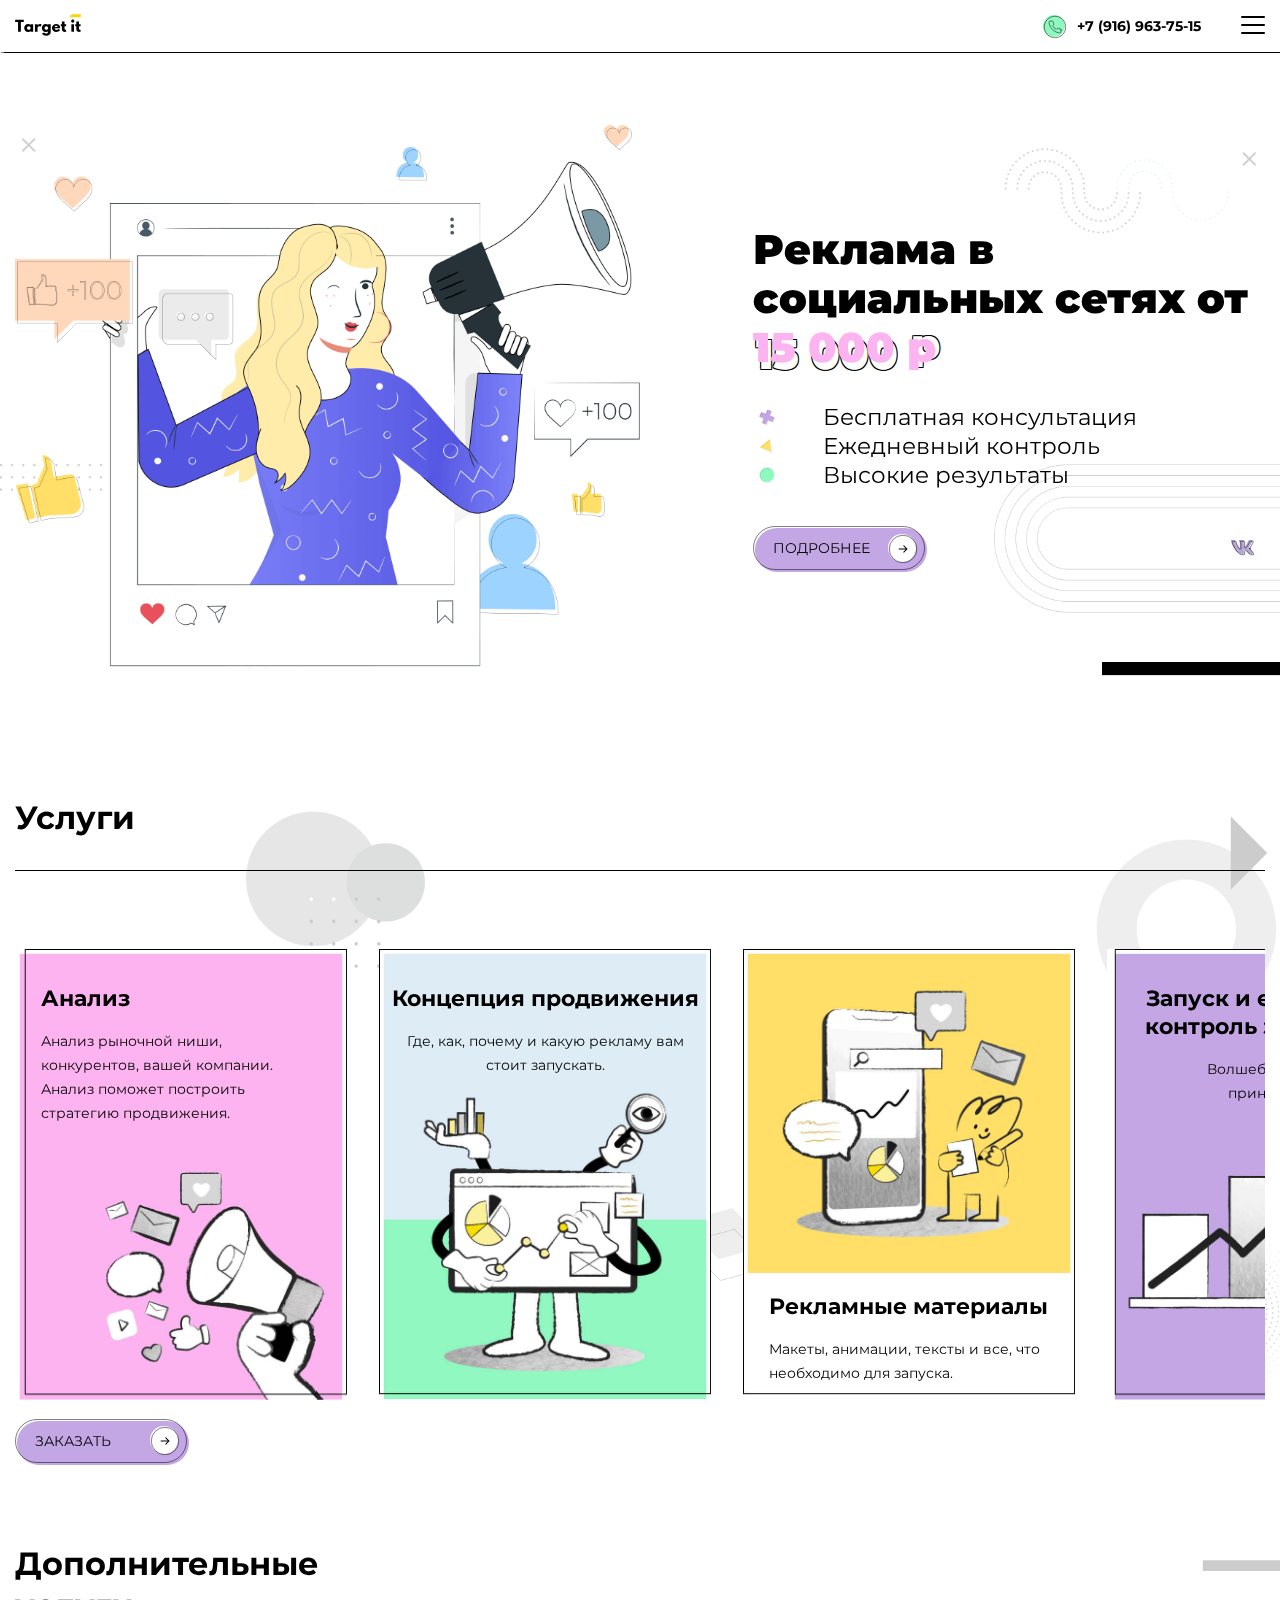
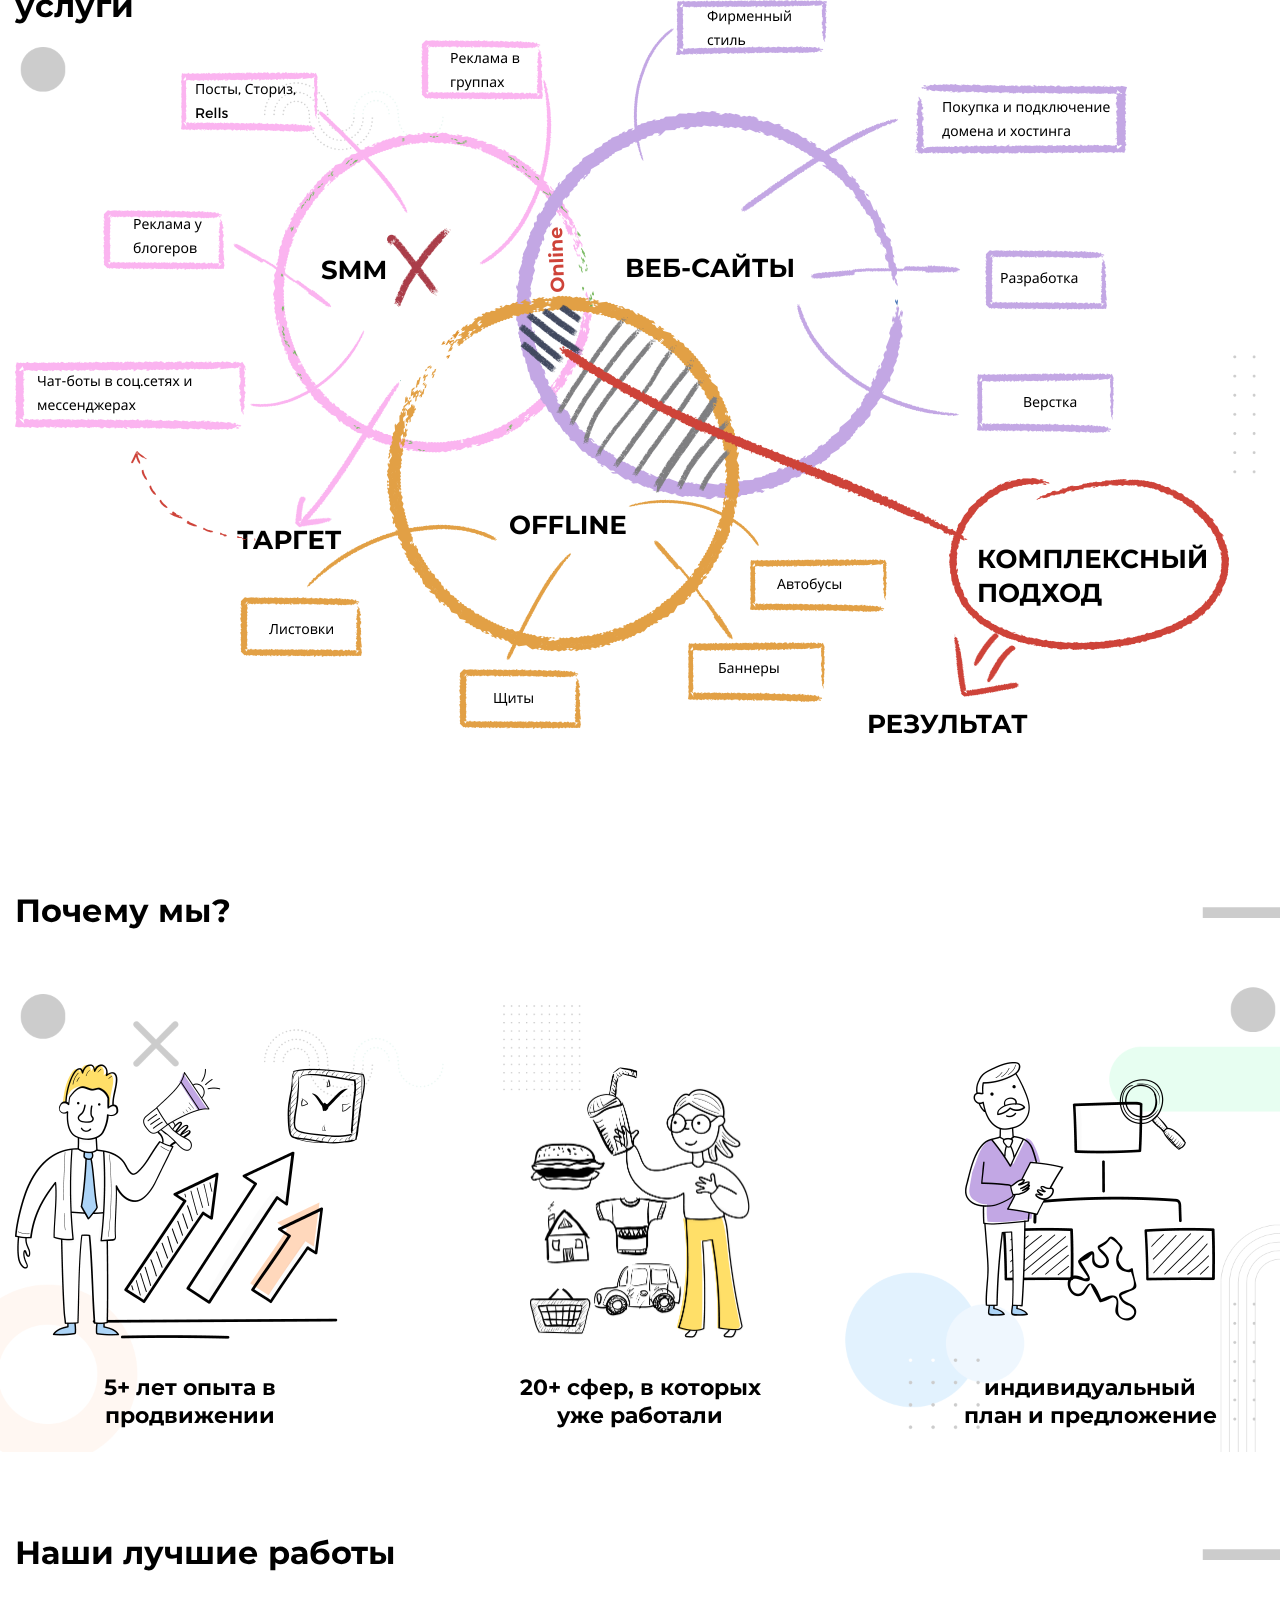
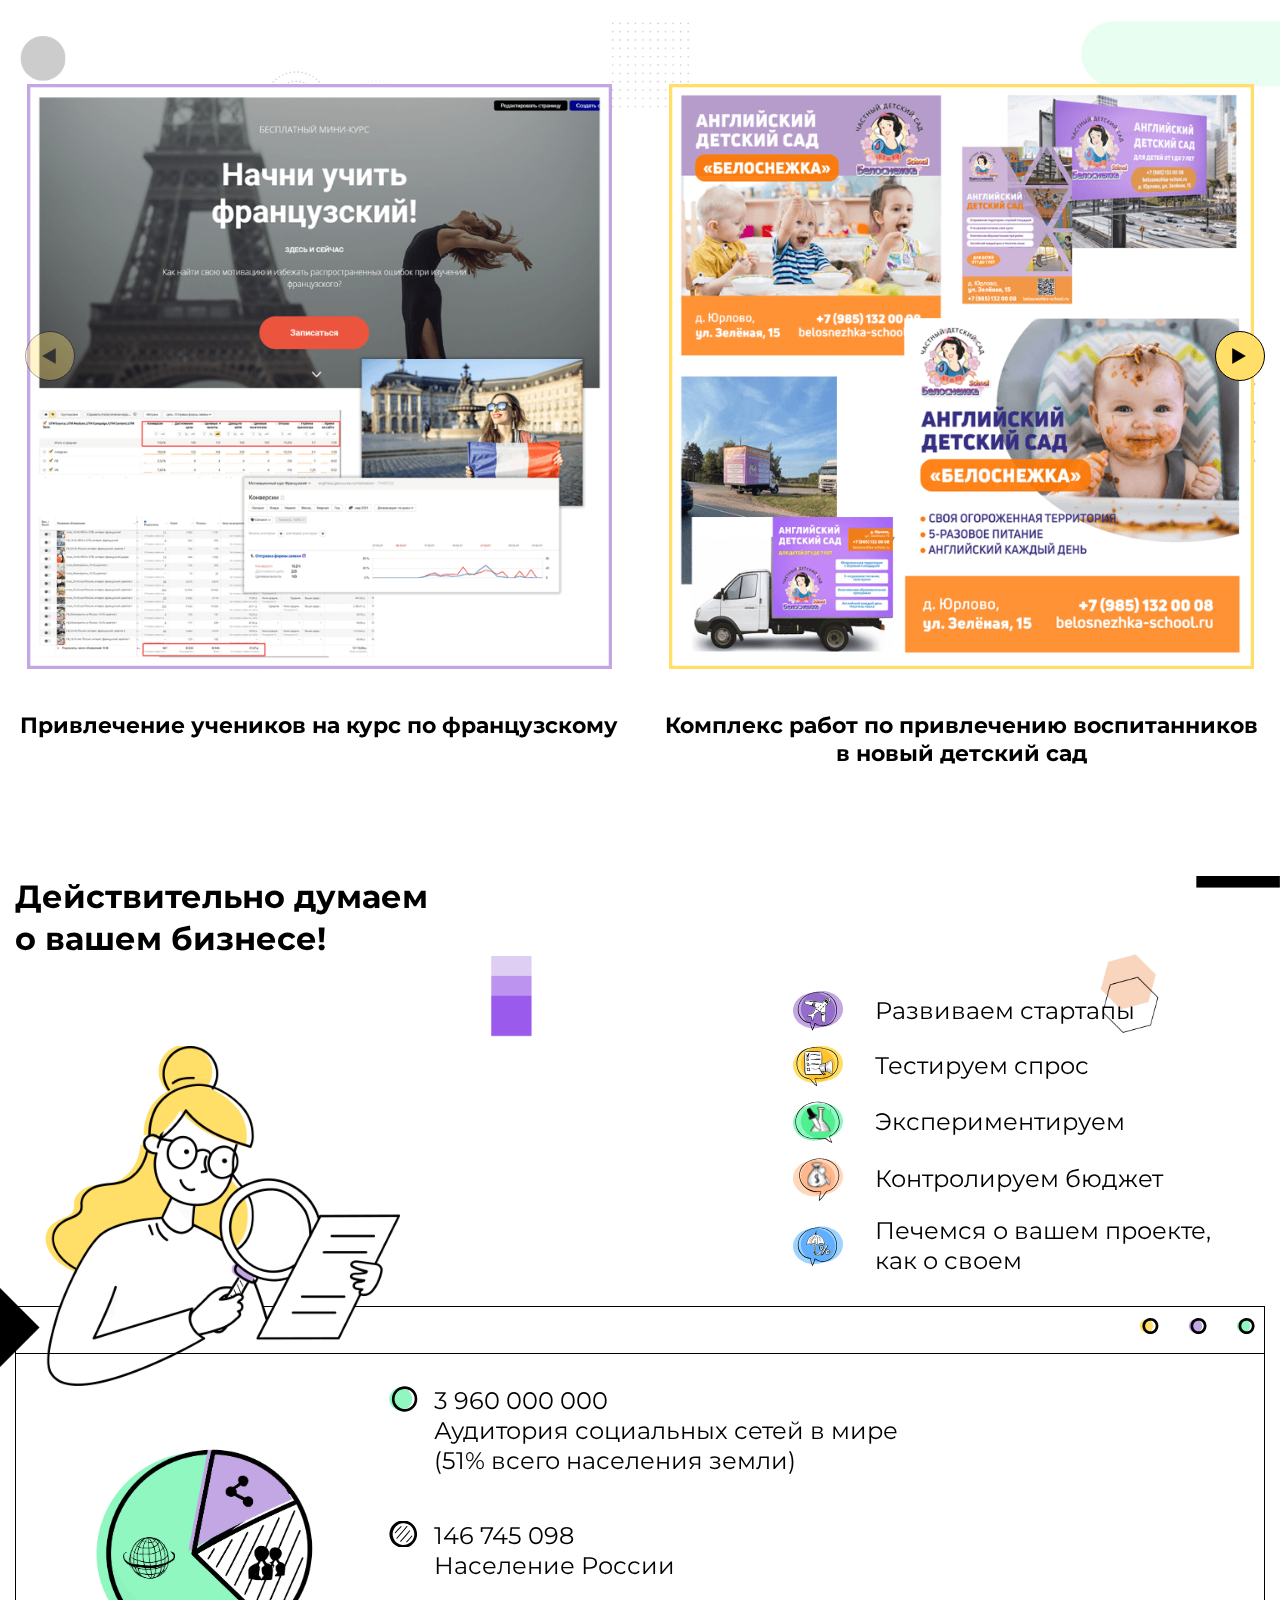
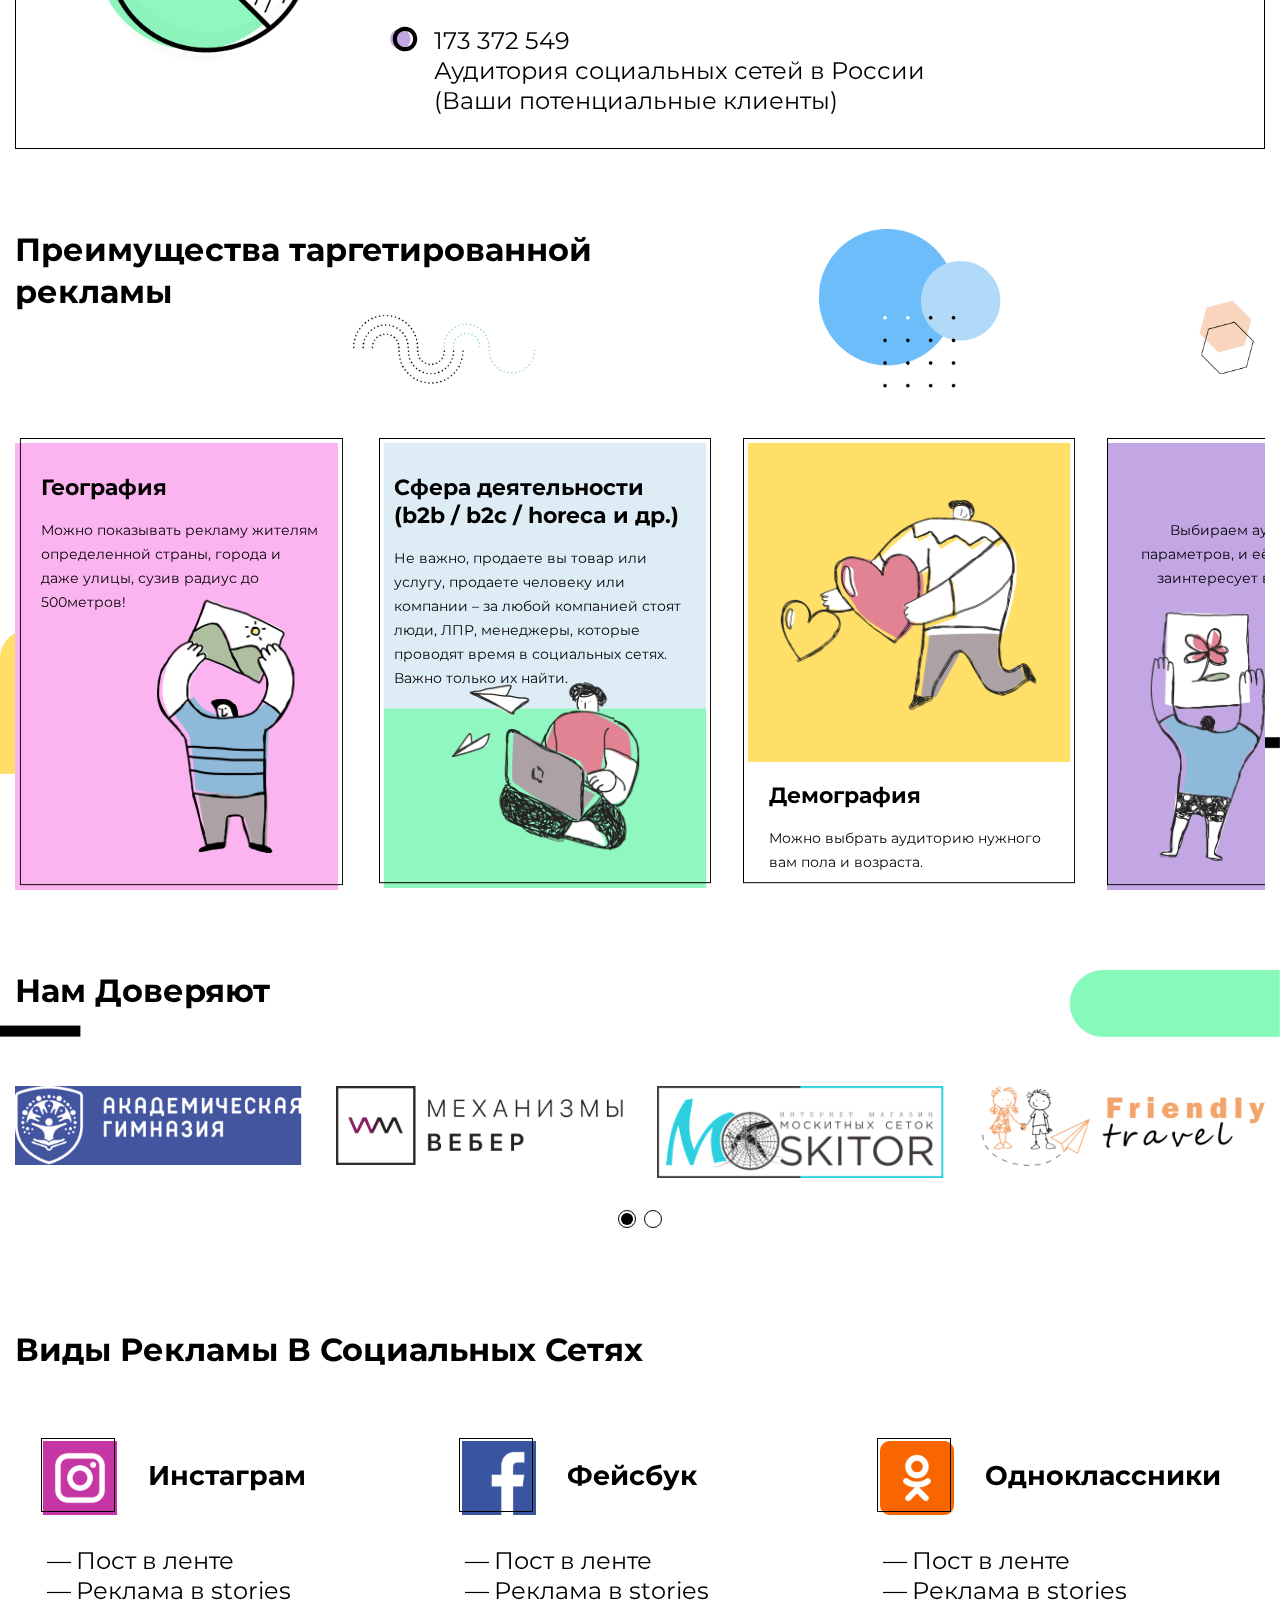
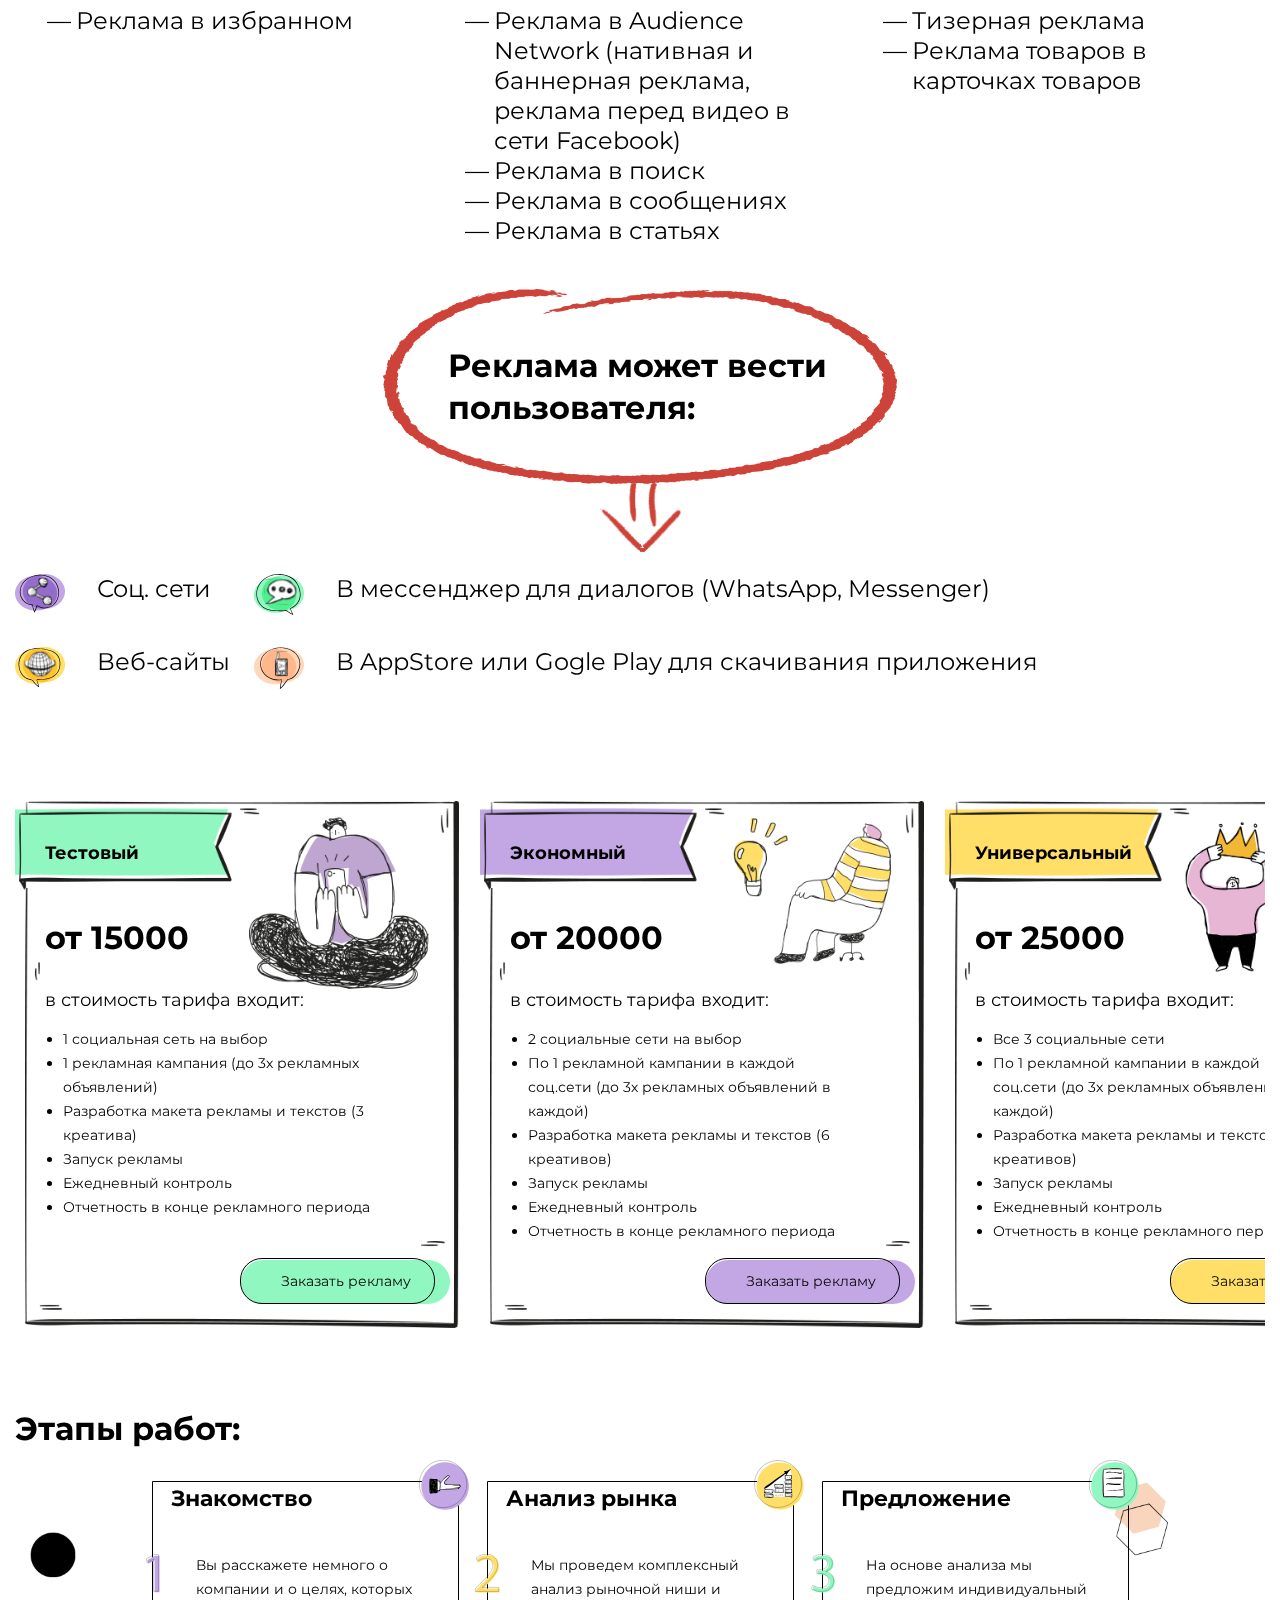
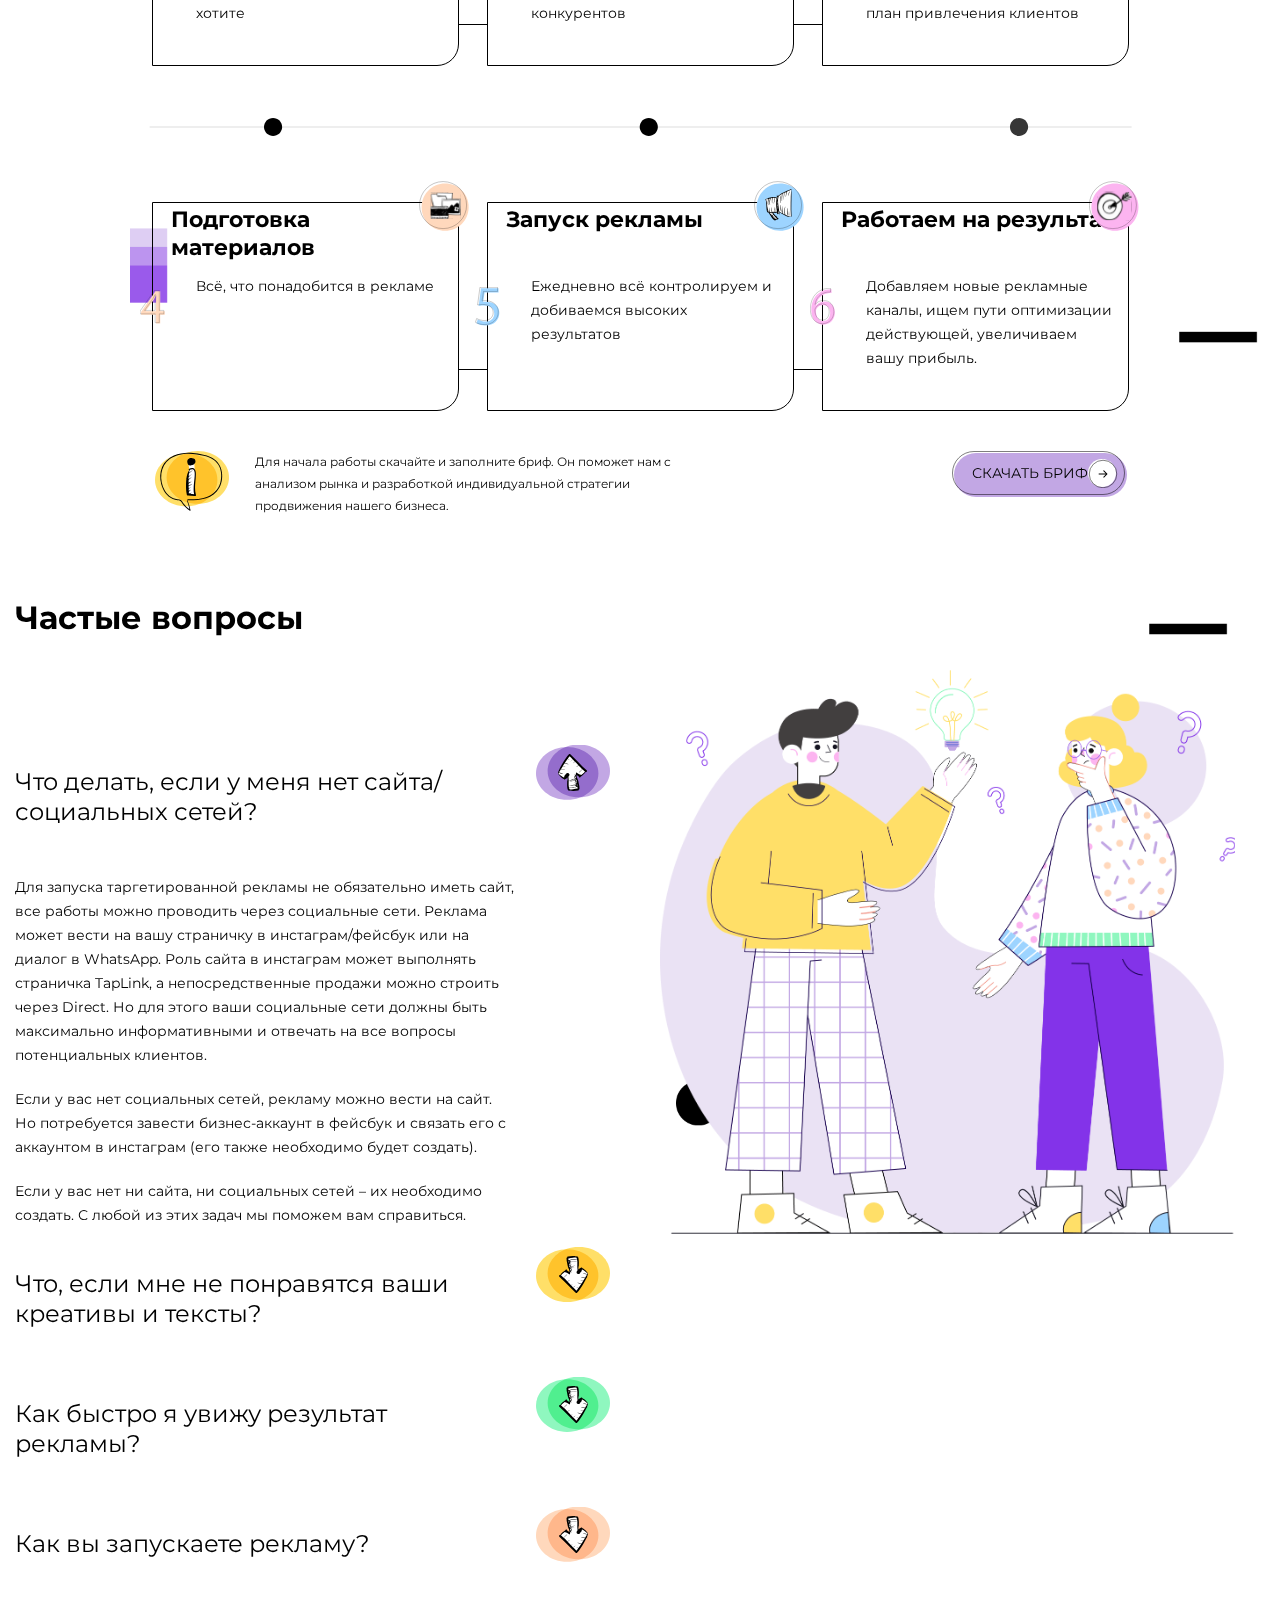
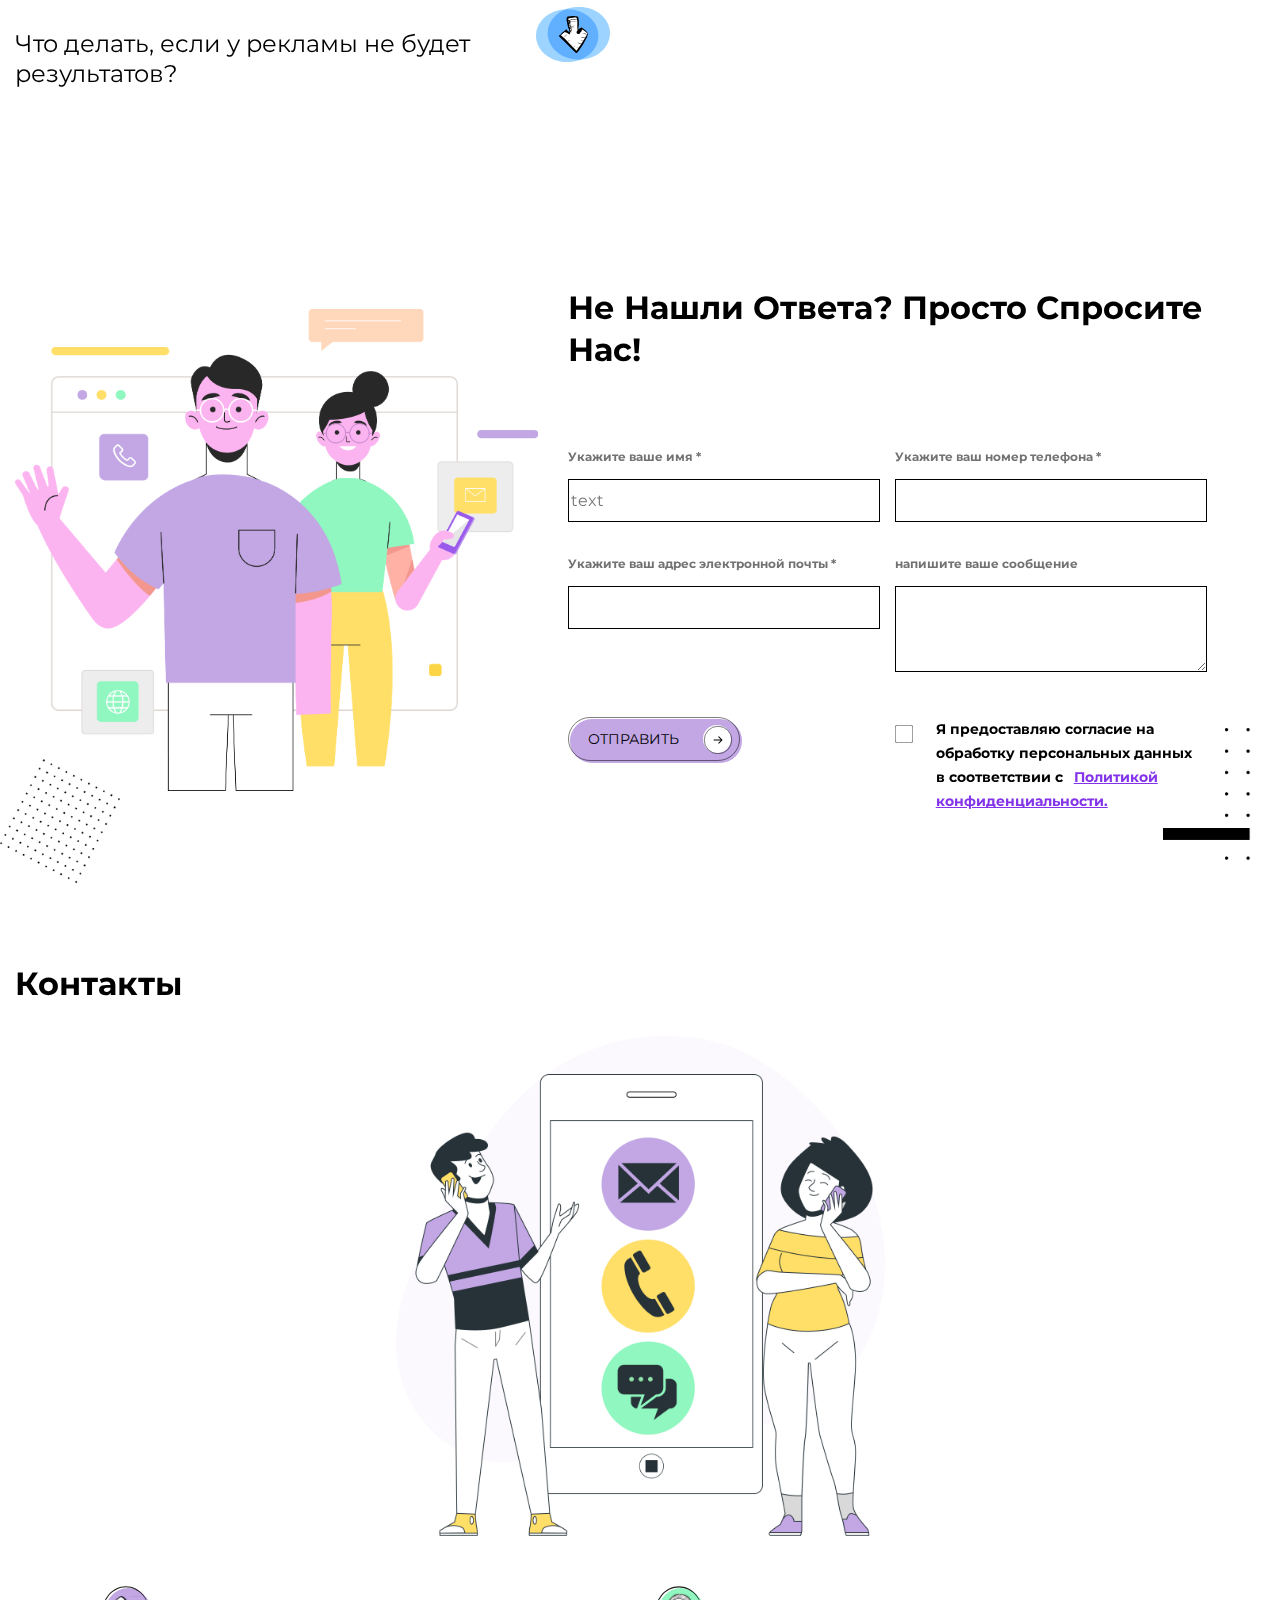
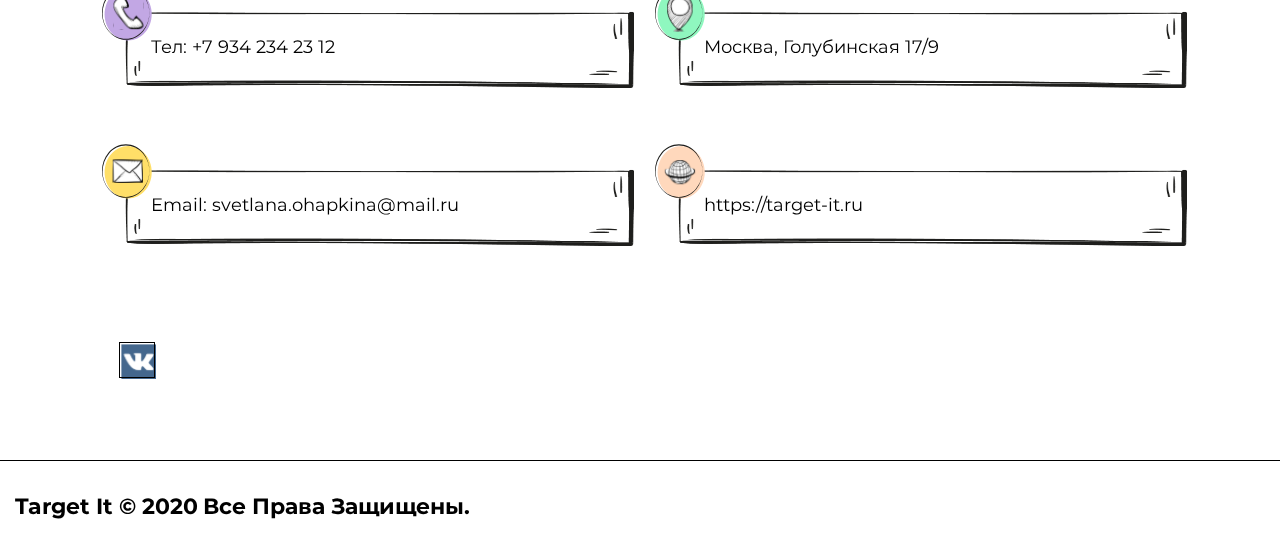
==== commit 759fcafc: "fix: comment facebook and instagram, add main block" ====
--- a/index.html
+++ b/index.html
@@ -54,7 +54,7 @@
             обратный звонок
           </button>
          <ul class="mob-social list-reset flex">
-           <li class="mob-social__item">
+           <!-- <li class="mob-social__item">
              <a href="https://www.instagram.com/target__it/" target="_blank" aria-label="Ссылка на социальную сеть target-it в инстаграм">
                <svg width="44" height="44" viewBox="0 0 44 44" fill="none" xmlns="http://www.w3.org/2000/svg">
                 <rect x="10" y="10" width="22" height="22" rx="4" fill="#C4C4C4"/>
@@ -71,7 +71,7 @@
                  <path d="M22.9038 18.04V18.29H23.1538H25.9532L25.6364 21.31H23.1538H22.9038V21.56V31.87H19.7115V21.56V21.31H19.4615H17.25V18.29H19.4615H19.7115V18.04V15.928C19.7115 14.6602 20.0117 13.488 20.6602 12.6389C21.3011 11.7998 22.3017 11.25 23.7692 11.25H25.9808V14.27H24.6308C23.9673 14.27 23.5016 14.3935 23.2195 14.7163C22.9442 15.0311 22.9038 15.4727 22.9038 15.928V18.04Z" stroke="black" stroke-width="0.5"/>
                </svg>
              </a>
-           </li>
+           </li> -->
            <li class="mob-social__item">
              <a href="https://vk.com/public195227283" target="_blank" aria-label="ссылка на социальную сеть target-it в вконтакте">
               <svg width="44" height="44" viewBox="0 0 44 44" fill="none" xmlns="http://www.w3.org/2000/svg">
@@ -96,951 +96,953 @@
       </nav>
     </div>
   </header>
-  <section class="section hero">
-    <div class="container hero__container flex">
-      <div class="hero-col-left">
-        <picture>
-          <source media="(max-width: 414px)" srcset="img/hero-banner-414.png">
-          <source media="(max-width: 1024px)" srcset="img/hero-banner-1024.png">
-          <img class="hero__img" src="img/hero-banner.png" alt="Баннер в шапке сайта">
-        </picture>
-      </div>
-      <div class="hero-col-right">
-        <h1 class="first-title">
-          Реклама в социальных сетях от
-          <span class="coast" data-coast="15 000">
-            15 000
-          </span>
-          <span class="currency" data-currency="р">
-            р
-          </span>
-        </h1>
-        <ul class="hero-list list-reset">
-          <li class="hero-list__item">
-              Бесплатная консультация
-          </li>
-          <li class="hero-list__item">
-              Ежедневный контроль
-          </li>
-          <li class="hero-list__item">
-              Высокие результаты
-          </li>
-        </ul>
-        <div class="btn-social flex">
-          <div class="btn-social__left">
-            <button class="button-more data-submit color-back color-back_violet btn-reset flex">
-              Подробнее
+  <main class="main">
+    <section class="section hero">
+      <div class="container hero__container flex">
+        <div class="hero-col-left">
+          <picture>
+            <source media="(max-width: 414px)" srcset="img/hero-banner-414.png">
+            <source media="(max-width: 1024px)" srcset="img/hero-banner-1024.png">
+            <img class="hero__img" src="img/hero-banner.png" alt="Баннер в шапке сайта">
+          </picture>
+        </div>
+        <div class="hero-col-right">
+          <h1 class="first-title">
+            Реклама в социальных сетях от
+            <span class="coast" data-coast="15 000">
+              15 000
+            </span>
+            <span class="currency" data-currency="р">
+              р
+            </span>
+          </h1>
+          <ul class="hero-list list-reset">
+            <li class="hero-list__item">
+                Бесплатная консультация
+            </li>
+            <li class="hero-list__item">
+                Ежедневный контроль
+            </li>
+            <li class="hero-list__item">
+                Высокие результаты
+            </li>
+          </ul>
+          <div class="btn-social flex">
+            <div class="btn-social__left">
+              <button class="button-more data-submit color-back color-back_violet btn-reset flex">
+                Подробнее
+                <svg width="30" height="29" viewBox="0 0 30 29" fill="none" xmlns="http://www.w3.org/2000/svg">
+                  <circle cx="14" cy="14" r="14" fill="white"/>
+                  <circle cx="15.0232" cy="15" r="13.75" stroke="black" stroke-width="0.5"/>
+                  <path d="M11 14.5C10.7239 14.5 10.5 14.7239 10.5 15C10.5 15.2761 10.7239 15.5 11 15.5V14.5ZM19.3536 15.3536C19.5488 15.1583 19.5488 14.8417 19.3536 14.6464L16.1716 11.4645C15.9763 11.2692 15.6597 11.2692 15.4645 11.4645C15.2692 11.6597 15.2692 11.9763 15.4645 12.1716L18.2929 15L15.4645 17.8284C15.2692 18.0237 15.2692 18.3403 15.4645 18.5355C15.6597 18.7308 15.9763 18.7308 16.1716 18.5355L19.3536 15.3536ZM11 15.5H19V14.5H11V15.5Z" fill="black"/>
+                </svg>
+              </button>
+            </div>
+            <div class="btn-social__right flex">
+              <!-- <a href="https://www.instagram.com/target__it/" target="_blank" aria-label="Ссылка на социальную сеть target-it в инстаграм">
+                <svg width="44" height="44" viewBox="0 0 44 44" fill="none" xmlns="http://www.w3.org/2000/svg">
+                 <rect x="10" y="10" width="22" height="22" rx="4" fill="#C4C4C4"/>
+                 <rect x="11.25" y="11.25" width="21.5" height="21.5" rx="3.75" stroke="black" stroke-width="0.5"/>
+                 <circle cx="22" cy="25" r="3.75" stroke="black" stroke-width="0.5"/>
+                 <circle cx="29.3704" cy="15.0214" r="2" fill="#232222"/>
+               </svg>
+              </a>
+              <a href="https://www.facebook.com/targetitnow/" target="_blank" aria-label="Ссылка на социальную сеть target-it в фэйсбук">
+                <svg width="44" height="44" viewBox="0 0 44 44" fill="none" xmlns="http://www.w3.org/2000/svg">
+                  <path d="M22.4358 17.2133V15.0133C22.4358 14.06 22.6358 13.5467 24.0358 13.5467H25.7692V9.88H23.1025C19.7692 9.88 18.4358 12.3 18.4358 15.0133V17.2133H15.7692V20.88H18.4358V31.88H22.4358V20.88H25.3692L25.7692 17.2133H22.4358Z" fill="#B9A6D9"/>
+                  <path d="M22.9038 18.04V18.29H23.1538H25.9532L25.6364 21.31H23.1538H22.9038V21.56V31.87H19.7115V21.56V21.31H19.4615H17.25V18.29H19.4615H19.7115V18.04V15.928C19.7115 14.6602 20.0117 13.488 20.6602 12.6389C21.3011 11.7998 22.3017 11.25 23.7692 11.25H25.9808V14.27H24.6308C23.9673 14.27 23.5016 14.3935 23.2195 14.7163C22.9442 15.0311 22.9038 15.4727 22.9038 15.928V18.04Z" stroke="black" stroke-width="0.5"/>
+                </svg>
+              </a> -->
+               <a href="https://vk.com/public195227283" target="_blank" aria-label="ссылка на социальную сеть target-it в вконтакте">
+                <svg width="44" height="44" viewBox="0 0 44 44" fill="none" xmlns="http://www.w3.org/2000/svg">
+                  <path d="M31.4956 14.9481C31.6493 14.4011 31.4956 14 30.7688 14H28.3611C27.7485 14 27.4685 14.347 27.3148 14.7281C27.3148 14.7281 26.0907 17.9264 24.356 20.0002C23.7961 20.6036 23.5403 20.7942 23.2351 20.7942C23.0825 20.7942 22.8607 20.6036 22.8607 20.0566V14.9481C22.8607 14.2917 22.6839 14 22.1734 14H18.3901C18.008 14 17.7775 14.3035 17.7775 14.5928C17.7775 15.2139 18.6448 15.3574 18.7337 17.1077V20.9047C18.7337 21.7363 18.5943 21.8881 18.2869 21.8881C17.4711 21.8881 15.4862 18.678 14.3081 15.0034C14.0787 14.2894 13.847 14.0012 13.2322 14.0012H10.8256C10.1372 14.0012 10 14.3482 10 14.7293C10 15.4139 10.8157 18.8015 13.7998 23.282C15.7892 26.3415 18.5899 28 21.1414 28C22.6707 28 22.8596 27.6318 22.8596 26.9966V24.6841C22.8596 23.9477 23.0056 23.7995 23.4898 23.7995C23.8455 23.7995 24.4581 23.9924 25.8865 25.4663C27.5179 27.2142 27.788 27.9988 28.7047 27.9988H31.1113C31.7986 27.9988 32.1422 27.6306 31.9446 26.9037C31.7283 26.1803 30.9488 25.1275 29.9146 23.8819C29.3525 23.1714 28.5126 22.4068 28.2568 22.0245C27.9 21.5317 28.0032 21.3141 28.2568 20.8765C28.2579 20.8777 31.1904 16.4525 31.4956 14.9481Z" fill="#B9A6D9"/>
+                  <path d="M32.2549 15.8804L32.2524 15.8893L32.2506 15.8984C32.1817 16.2377 31.9561 16.7692 31.638 17.3961C31.3237 18.0154 30.9317 18.7041 30.5474 19.3489C30.1634 19.9932 29.7886 20.5909 29.5097 21.0277C29.3961 21.2056 29.2984 21.3567 29.2226 21.4732L29.2097 21.4593L29.0405 21.7511C28.92 21.959 28.7966 22.1731 28.7786 22.4109C28.7593 22.6663 28.8603 22.9023 29.0517 23.1675C29.1909 23.374 29.4687 23.6656 29.7594 23.9707L29.7898 24.0026C30.1036 24.332 30.4459 24.6924 30.7186 25.037L30.7185 25.037L30.7223 25.0416C31.2378 25.6625 31.6857 26.2304 32.0305 26.7306C32.3772 27.2333 32.6071 27.6499 32.7042 27.9723C32.7911 28.2943 32.7414 28.4721 32.665 28.5672C32.5855 28.666 32.4187 28.7488 32.1113 28.7488H29.7047C29.5156 28.7488 29.3694 28.7095 29.2294 28.6309C29.0833 28.5489 28.9334 28.4183 28.7466 28.2177C28.5951 28.055 28.4295 27.8577 28.2277 27.6172C28.1797 27.56 28.1297 27.5005 28.0774 27.4383C27.8071 27.1175 27.4812 26.7371 27.0692 26.2957L27.0693 26.2957L27.066 26.2923C25.6359 24.8167 24.9583 24.5495 24.4898 24.5495C24.2389 24.5495 23.9677 24.5833 23.7933 24.8155C23.7127 24.9227 23.669 25.0522 23.644 25.1907C23.6188 25.3295 23.6096 25.4939 23.6096 25.6841V27.9966C23.6096 28.2978 23.5624 28.4369 23.428 28.5336C23.2604 28.6541 22.9049 28.75 22.1414 28.75C19.6974 28.75 16.9667 27.1558 15.0094 24.1457L15.0094 24.1457L15.0079 24.1434C13.526 21.9185 12.5845 19.9677 12.0141 18.4921C11.7288 17.7541 11.5368 17.136 11.4164 16.6628C11.2943 16.1829 11.25 15.8678 11.25 15.7293C11.25 15.5611 11.2818 15.4551 11.3409 15.3891C11.3956 15.3281 11.5196 15.2512 11.8256 15.2512H14.2322C14.4972 15.2512 14.6367 15.3115 14.7391 15.4125C14.8561 15.528 14.9567 15.727 15.0701 16.0797C15.6645 17.9339 16.4627 19.6723 17.2181 20.9509C17.5953 21.5894 17.9661 22.1205 18.3 22.4954C18.4667 22.6825 18.63 22.8373 18.7859 22.9473C18.9365 23.0535 19.1085 23.1381 19.2869 23.1381C19.3811 23.1381 19.4905 23.1271 19.5952 23.0765C19.7064 23.0227 19.7896 22.9355 19.8477 22.823C19.952 22.621 19.9837 22.3177 19.9837 21.9047V18.1077H19.984L19.9834 18.095C19.9364 17.1706 19.6806 16.6531 19.4284 16.2854C19.3711 16.2019 19.3146 16.127 19.265 16.0612L19.2562 16.0495C19.2031 15.979 19.1601 15.9213 19.1244 15.8661C19.056 15.7601 19.0275 15.6821 19.0275 15.5928C19.0275 15.4269 19.1603 15.25 19.3901 15.25H23.1734C23.3787 15.25 23.4578 15.3054 23.5034 15.3708C23.5651 15.4594 23.6107 15.6297 23.6107 15.9481V21.0566C23.6107 21.3609 23.672 21.597 23.7803 21.7656C23.8881 21.9335 24.0526 22.0442 24.2351 22.0442C24.4517 22.0442 24.6417 21.9725 24.8454 21.8268C25.0401 21.6876 25.2591 21.4722 25.5393 21.1702L25.5395 21.1704L25.5478 21.1606C26.4339 20.1012 27.1839 18.7627 27.7101 17.6972C27.9739 17.1629 28.1831 16.694 28.3264 16.3584C28.398 16.1906 28.4533 16.056 28.4907 15.963C28.5094 15.9165 28.5237 15.8805 28.5334 15.8558L28.5444 15.8277L28.5472 15.8203L28.5474 15.8198C28.6151 15.6525 28.7026 15.5132 28.8233 15.4153C28.94 15.3208 29.1059 15.25 29.3611 15.25H31.7688C32.0946 15.25 32.2099 15.3395 32.253 15.4056C32.3035 15.4829 32.3252 15.6304 32.2549 15.8804ZM29.2568 21.8765L29.0739 22.047C29.0988 22.0577 29.1238 22.0654 29.1484 22.0706C28.982 22.3903 28.9567 22.6101 29.2568 23.0245V21.8765Z" stroke="black" stroke-width="0.5"/>
+                </svg>
+               </a>
+            </div>
+          </div>
+        </div>
+      </div>
+    </section>
+    <section class="section services">
+      <div class="container services__container">
+        <h2 class="second-title">
+          Услуги
+        </h2>
+        <div class="line"></div>
+        <div class="swipe-wrapper">
+          <div class="swipe flex">
+            <div class="swipe__col swipe__col_services swipe__col_services-1">
+              <h3 class="card-title">
+                Анализ
+              </h3>
+              <p class="card-description">
+                Анализ рыночной ниши, конкурентов, вашей компании. Анализ поможет построить стратегию продвижения.
+              </p>
+            </div>
+            <div class="swipe__col swipe__col_services center swipe__col_services-2">
+              <h3 class="card-title">
+                Концепция продвижения
+              </h3>
+              <p class="card-description">
+                Где, как, почему и какую рекламу вам стоит запускать.
+              </p>
+            </div>
+            <div class="swipe__col swipe__col_services content-bottom-left swipe__col_services-3 flex">
+              <h3 class="card-title">
+                Рекламные материалы
+              </h3>
+              <p class="card-description">
+                Макеты, анимации, тексты и все, что необходимо для запуска.
+              </p>
+            </div>
+            <div class="swipe__col swipe__col_services right swipe__col_services-4">
+              <h3 class="card-title">
+                Запуск и ежедневный контроль за рекламой
+              </h3>
+              <p class="card-description">
+                Волшебство, которое будет приносить вам прибыль.
+              </p>
+            </div>
+          </div>
+        </div>
+        <button class="button-service data-submit color-back color-back_violet btn-reset flex">
+          Заказать
+          <svg width="30" height="29" viewBox="0 0 30 29" fill="none" xmlns="http://www.w3.org/2000/svg">
+            <circle cx="14" cy="14" r="14" fill="white"></circle>
+            <circle cx="15.0232" cy="15" r="13.75" stroke="black" stroke-width="0.5"></circle>
+            <path d="M11 14.5C10.7239 14.5 10.5 14.7239 10.5 15C10.5 15.2761 10.7239 15.5 11 15.5V14.5ZM19.3536 15.3536C19.5488 15.1583 19.5488 14.8417 19.3536 14.6464L16.1716 11.4645C15.9763 11.2692 15.6597 11.2692 15.4645 11.4645C15.2692 11.6597 15.2692 11.9763 15.4645 12.1716L18.2929 15L15.4645 17.8284C15.2692 18.0237 15.2692 18.3403 15.4645 18.5355C15.6597 18.7308 15.9763 18.7308 16.1716 18.5355L19.3536 15.3536ZM11 15.5H19V14.5H11V15.5Z" fill="black"></path>
+          </svg>
+        </button>
+      </div>
+    </section>
+    <section class="section additional">
+      <div class="container additional__container flex">
+       <div class="additional__left">
+         <h2 class="second-title">
+           Дополнительные услуги
+         </h2>
+       </div>
+       <div class="additional__right">
+         <img class="additional__img" src="img/additional-right.png" alt="Изображение схемы работы дополнительныых услуг">
+       </div>
+       <div class="additional-swiper swiper">
+         <div class="swiper-wrapper">
+            <div class="swiper-slide additional__slide">
+              <img src="img/additional-slide1.png" alt="Слайд 1" class="additional-slide-img">
+            </div>
+            <div class="swiper-slide additional__slide">
+              <img src="img/additional-slide2.png" alt="Слайд 2" class="additional-slide-img">
+            </div>
+            <div class="swiper-slide additional__slide">
+              <img src="img/additional-slide3.png" alt="Слайд 3" class="additional-slide-img">
+            </div>
+         </div>
+         <div class="additional-nav">
+           <div class="swiper-pagination additional__pagination"></div>
+         </div>
+       </div>
+      </div>
+    </section>
+    <section class="section edge">
+      <div class="container edge__container">
+        <h2 class="second-title second-title_edge">
+          Почему мы?
+        </h2>
+        <div class="swipe-wrapper">
+          <div class="swipe swipe-edge flex">
+            <div class="swipe__col swipe__col-edge content-bottom-left swipe__col-edge_1 flex">
+              <p class="edge-description">
+                5+ лет опыта в продвижении
+              </p>
+            </div>
+            <div class="swipe__col swipe__col-edge content-bottom-left swipe__col-edge_2 flex">
+              <p class="edge-description">
+                20+ сфер, в которых уже работали
+              </p>
+            </div>
+            <div class="swipe__col swipe__col-edge content-bottom-left swipe__col-edge_3 flex">
+              <p class="edge-description">
+                индивидуальный план и предложение
+              </p>
+            </div>
+          </div>
+        </div>
+      </div>
+    </section>
+    <section class="section works">
+      <div class="container works__container">
+        <h2 class="second-title second-title_works">
+          Наши лучшие работы
+        </h2>
+        <div class="works-swiper swiper">
+          <div class="swiper-wrapper">
+            <div class="works__slide swiper-slide">
+              <img class="works__img" src="img/works/lern_franch.png" alt="Скриншот интернет-страницы сайта по обучению французскому языку">
+              <p class="works__description">
+                Привлечение учеников на курс по французскому
+              </p>
+            </div>
+            <div class="works__slide swiper-slide">
+              <img class="works__img" src="img/works/new_kindergarden.png" alt="Скриншот интернет-страницы сайта по привлечению воспитанников в новый детский сад">
+              <p class="works__description">
+                Комплекс работ по привлечению воспитанников в новый детский сад
+              </p>
+            </div>
+            <div class="works__slide swiper-slide">
+              <img class="works__img" src="img/works/smm_package.png" alt="Баннер СММ для «Фабрики упаковки» ">
+              <p class="works__description">
+                SMM для «Фабрики упаковки»
+              </p>
+            </div>
+            <div class="works__slide swiper-slide">
+              <img class="works__img" src="img/works/arcobaleno.png" alt="Баннер для кафе Аркобалено города Могилева">
+              <p class="works__description">
+                Продвижение кафе «Arcobaleno», г. Могилёв
+              </p>
+            </div>
+            <div class="works__slide swiper-slide">
+              <img class="works__img" src="img/works/infinity_sochi.png" alt="Скриншот баннеров для Infinity Sochi">
+              <p class="works__description">
+                Infinity Sochi
+              </p>
+            </div>
+            <div class="works__slide swiper-slide">
+              <img class="works__img" src="img/works/academy_gimnazy.png" alt="Скриншот баннеров для продвижения Академической гимназии">
+              <p class="works__description">
+                Продвижение в социальных сетях для сети детских садов и школ «Академическая гимназия»
+              </p>
+            </div>
+            <div class="works__slide swiper-slide">
+              <img class="works__img" src="img/works/visis-basis.png" alt="Скриншот баннеров для Visis Basis">
+              <p class="works__description">
+                Оптимизация контекстной рекламы в Я.Директ для «Visis Basis»
+              </p>
+            </div>
+            <div class="works__slide swiper-slide">
+              <img class="works__img" src="img/works/veber.png" alt="Скриншот баннеров для Veber">
+              <p class="works__description">
+                Разработка сайта и сувенирной продукции для производства металлоконструкций «Механизмы Вебер»
+              </p>
+            </div>
+            <div class="works__slide swiper-slide">
+              <img class="works__img" src="img/works/navigation_system.png" alt="Скриншот баннеров для системы навигации Академической гимназии">
+              <p class="works__description">
+                Система навигации для филиала сети детских садов и школ «Академическая гимназия»
+              </p>
+            </div>
+            <div class="works__slide swiper-slide">
+              <img class="works__img" src="img/works/posm.png" alt="Скриншот баннеров для POSM Академической гимназии">
+              <p class="works__description">
+                POSM и крупные рекламные носители для сети детских садов и школ «Академическая гимназия»
+              </p>
+            </div>
+            <div class="works__slide swiper-slide">
+              <img class="works__img" src="img/works/triton.png" alt="Скриншот баннеров для Тритон">
+              <p class="works__description">
+                Анализ рыночной ниши для производителя акриловых ванн «Тритон»
+              </p>
+            </div>
+            <div class="works__slide swiper-slide">
+              <img class="works__img" src="img/works/gift_veber.png" alt="Скриншот баннеров для подарков Вебер">
+              <p class="works__description">
+                Подготовка новогодних подарков для подрядчиков производства «Механизмы Вебер»
+              </p>
+            </div>
+            <div class="works__slide swiper-slide">
+              <img class="works__img" src="img/works/reporting.png" alt="Скриншот баннеров для АБТ-отчетность">
+              <p class="works__description">
+                Комплекс работ по повышению узнаваемости и продаж для «АБТ-отчетность»
+              </p>
+            </div>
+            <div class="works__slide swiper-slide">
+              <img class="works__img" src="img/works/real_touch.png" alt="Скриншот баннеров для RealTouchFlowers">
+              <p class="works__description">
+                Подготовка плана продвижения для RealTouchFlowers
+              </p>
+            </div>
+          </div>
+          <div class="works__nav">
+            <div class="works__button-prev swiper-button-prev"></div>
+            <div class="works__button-next swiper-button-next" ></div>
+          </div>
+        </div>
+      </div>
+    </section>
+    <section class="section business">
+      <div class="container business__container flex">
+        <div class="business__left">
+          <h2 class="second-title business__title">
+          Действительно думаем о вашем бизнесе!
+        </h2>
+        <div class="business-content flex">
+          <p class="business-content__text flex">
+            <img src="img/icon_startup.svg" alt="" class="business-content__icon">
+            Развиваем стартапы
+          </p>
+          <p class="business-content__text flex">
+            <img src="img/icon_test.svg" alt="" class="business-content__icon">
+            Тестируем спрос
+          </p>
+          <p class="business-content__text flex">
+            <img src="img/icon_experiment.svg" alt="" class="business-content__icon">
+            Экспериментируем
+          </p>
+          <p class="business-content__text flex">
+            <img src="img/icon_control.svg" alt="" class="business-content__icon">
+            Контролируем бюджет
+          </p>
+          <p class="business-content__text flex">
+            <img src="img/icon_project.svg" alt="" class="business-content__icon">
+            Печемся о вашем проекте, как о своем
+          </p>
+        </div>
+        </div>
+        <div class="business__right">
+          <div class="business-table">
+            <img class="business-table__icon" src="img/business_woman.png" alt="Иконка зарисовки женщины">
+            <div class="business-table__head">
+              <img class="business-head-icon" src="img/dot-yellow-small.svg" alt="иконка жёлтого кружка">
+              <img class="business-head-icon" src="img/dot-violet-small.svg" alt="иконка сиреневого кружка">
+              <img class="business-head-icon" src="img/dot-green-small.svg" alt="иконка зеленого кружка">
+            </div>
+            <ul class="business-table__list business-list list-reset">
+              <li class="business-list__item">
+                3 960 000 000<br>
+                Аудитория социальных сетей в мире<br>
+                (51% всего населения земли)
+              </li>
+              <li class="business-list__item">
+                146 745 098<br>
+                Население России
+              </li>
+              <li class="business-list__item">
+                173 372 549 <br>
+                Аудитория социальных сетей в России<br>
+                (Ваши потенциальные клиенты)
+              </li>
+            </ul>
+          </div>
+        </div>
+      </div>
+    </section>
+    <section class="section advantage">
+      <div class="container advantage__container">
+        <h2 class="second-title advantage__title">
+          Преимущества таргетированной рекламы
+        </h2>
+        <div class="swipe-wrapper">
+          <div class="swipe flex">
+            <div class="swipe__col swipe__col_services swipe__col_services-advantage-1">
+              <h3 class="card-title">
+                География
+              </h3>
+              <p class="card-description">
+                Можно показывать рекламу жителям определенной страны, города и даже улицы, сузив радиус до 500метров!
+              </p>
+            </div>
+            <div class="swipe__col swipe__col_services swipe__col_services-advantage-2">
+              <h3 class="card-title">
+                Сфера деятельности (b2b / b2c / horeca и др.)
+              </h3>
+              <p class="card-description">
+                Не важно, продаете вы товар или услугу, продаете человеку или компании – за любой компанией стоят люди, ЛПР, менеджеры, которые проводят время в социальных сетях. Важно только их найти.
+              </p>
+            </div>
+            <div class="swipe__col swipe__col_services content-bottom-left swipe__col_services-advantage-3 flex">
+              <h3 class="card-title">
+                Демография
+              </h3>
+              <p class="card-description">
+                Можно выбрать аудиторию нужного вам пола и возраста.
+              </p>
+            </div>
+            <div class="swipe__col swipe__col_services right swipe__col_services-advantage-4">
+              <h3 class="card-title">
+                Интересы
+              </h3>
+              <p class="card-description">
+                Выбираем аудиторию по сотням параметров, и её (аудиторию) точно заинтересует ваше предложение!
+              </p>
+            </div>
+          </div>
+        </div>
+      </div>
+    </section>
+    <section class="section clients">
+      <div class="container clients__container">
+        <h2 class="second-title clients__title">
+          Нам Доверяют
+        </h2>
+        <div class="clients-swiper swiper">
+          <div class="swiper-wrapper">
+            <div class="clients__slide swiper-slide">
+              <img src="img/clients/academy.png" alt="Логотип Академической гимназии" class="clients__img">
+            </div>
+            <div class="clients__slide swiper-slide">
+              <img src="img/clients/veber.png" alt="Логотип Veber" class="clients__img">
+            </div>
+            <div class="clients__slide swiper-slide">
+              <img src="img/clients/moskitor.png" alt="Логотип Moskitor" class="clients__img">
+            </div>
+            <div class="clients__slide swiper-slide">
+              <img src="img/clients/friendly-travel.png" alt="" class="clients__img">
+            </div>
+            <div class="clients__slide swiper-slide">
+              <img src="img/clients/adukacia.png" alt="Логотип Адукация" class="clients__img">
+            </div>
+            <div class="clients__slide swiper-slide">
+              <img src="img/clients/zavod-okon.png" alt="Логотип Завод окон" class="clients__img">
+            </div>
+            <div class="clients__slide swiper-slide">
+              <img src="img/clients/mdekariana.png" alt="Логотип MDekariana" class="clients__img">
+            </div>
+            <div class="clients__slide swiper-slide">
+              <img src="img/clients/graviella.png" alt="Логотип Graviella" class="clients__img">
+            </div>
+          </div>
+          <div class="clients__nav">
+            <div class="swiper-pagination clients__pagination"></div>
+          </div>
+        </div>
+      </div>
+    </section>
+    <section class="section types-social">
+      <div class="container types-social__container">
+        <h2 class="second-title">
+          Виды Рекламы В Социальных Сетях
+        </h2>
+        <div class="swipe-wrapper">
+          <div class="swipe flex">
+            <div class="swipe__col swipe__col_social swipe__col_services">
+              <h3 class="card-title card-title_social flex">
+                <img class="card-icon" src="img/instagram.svg" alt="Иконка инстаграм">
+                Инстаграм
+              </h3>
+              <ul class="card-list">
+                <li class="card-list__item">
+                  Пост в ленте
+                </li>
+                <li class="card-list__item">
+                  Реклама в stories
+                </li>
+                <li class="card-list__item">
+                  Реклама в избранном
+                </li>
+              </ul>
+            </div>
+            <div class="swipe__col swipe__col_social swipe__col_services">
+              <h3 class="card-title card-title_social flex">
+                <img class="card-icon" src="img/facebook.svg" alt="Иконка фэйсбук">
+                Фейсбук
+              </h3>
+              <ul class="card-list">
+                <li class="card-list__item">
+                  Пост в ленте
+                </li>
+                <li class="card-list__item">
+                  Реклама в stories
+                </li>
+                <li class="card-list__item">
+                  Реклама в Audience Network (нативная и баннерная реклама, реклама перед видео в сети Facebook)
+                </li>
+                <li class="card-list__item">
+                  Реклама в поиск
+                </li>
+                <li class="card-list__item">
+                  Реклама в сообщениях
+                </li>
+                <li class="card-list__item">
+                  Реклама в статьях
+                </li>
+              </ul>
+            </div>
+            <div class="swipe__col swipe__col_social swipe__col_services">
+              <h3 class="card-title card-title_social flex">
+                <img class="card-icon" src="img/ok.svg" alt="Иконка одноклассники">
+                Одноклассники
+              </h3>
+              <ul class="card-list">
+                <li class="card-list__item">
+                  Пост в ленте
+                </li>
+                <li class="card-list__item">
+                  Реклама в stories
+                </li>
+                <li class="card-list__item">
+                  Тизерная реклама
+                </li>
+                <li class="card-list__item">
+                  Реклама товаров в карточках товаров
+                </li>
+              </ul>
+            </div>
+            <div class="swipe__col swipe__col_social swipe__col_services">
+              <h3 class="card-title card-title_social flex">
+                <img class="card-icon" src="img/vk.svg" alt="Иконка ивконтакте">
+                Вконтакте
+              </h3>
+              <ul class="card-list">
+                <li class="card-list__item">
+                  Пост в ленте
+                </li>
+                <li class="card-list__item">
+                  Реклама в stories
+                </li>
+                <li class="card-list__item">
+                  Тизерная реклама
+                </li>
+                <li class="card-list__item">
+                  Реклама товаров в карточках товаров
+                </li>
+              </ul>
+            </div>
+          </div>
+        </div>
+        <div class="social-bottom flex">
+          <div class="social-bottom__left flex">
+            Реклама может вести пользователя:
+          </div>
+          <div class="social-bottom__right">
+            <div class="social-line flex">
+              <div class="business-content business-content_const-width social-line__col">
+                <p class="business-content__text social-line__p flex">
+                  <img src="img/icon_social_network.svg" alt="иконка социяльные сети" class="business-content__icon">
+                  Соц. сети
+                </p>
+              </div>
+              <div class="business-content social-line__col">
+                <p class="business-content__text social-line__p flex">
+                  <img src="img/icon_masengers.svg" alt="иконка мессенджеры" class="business-content__icon">
+                  В мессенджер для диалогов (WhatsApp, Messenger)
+                </p>
+              </div>
+            </div>
+            <div class="social-line flex">
+              <div class="business-content  business-content_const-width social-line__col">
+                <p class="business-content__text social-line__p flex">
+                  <img src="img/icon_web-sites.svg" alt="" class="business-content__icon">
+                  Веб-сайты
+                </p>
+              </div>
+              <div class="business-content social-line__col">
+                <p class="business-content__text social-line__p flex">
+                  <img src="img/icon_app.svg" alt="" class="business-content__icon">
+                  В AppStore или Gogle Play для скачивания приложения
+                </p>
+              </div>
+            </div>
+          </div>
+        </div>
+      </div>
+    </section>
+    <section class="section prices">
+      <div class="container prices__container">
+        <div class="prices-block">
+          <div class="prices-wrapper flex">
+            <div class="prices-wrapper__card prices-wrapper__card_test flex">
+              <div class="text-сhevron">
+                Тестовый
+              </div>
+              <h2 class="price-card">
+                от 15000
+              </h2>
+              <p class="price-text">
+                в стоимость тарифа входит:
+              </p>
+              <ul class="list-dots">
+                <li class="list-dots__item">
+                  1 социальная сеть на выбор
+                </li>
+                <li class="list-dots__item">
+                  1 рекламная кампания (до 3х рекламных объявлений)
+                </li>
+                <li class="list-dots__item">
+                  Разработка макета рекламы и текстов (3 креатива)
+                </li>
+                <li class="list-dots__item">
+                  Запуск рекламы
+                </li>
+                <li class="list-dots__item">
+                  Ежедневный контроль
+                </li>
+                <li class="list-dots__item">
+                  Отчетность в конце рекламного периода
+                </li>
+              </ul>
+              <button class="price-btn price-btn_green">
+                Заказать рекламу
+              </button>
+            </div>
+            <div class="prices-wrapper__card prices-wrapper__card_econom flex">
+              <div class="text-сhevron">
+                Экономный
+              </div>
+              <h2 class="price-card">
+                от 20000
+              </h2>
+              <p class="price-text">
+                в стоимость тарифа входит:
+              </p>
+              <ul class="list-dots">
+                <li class="list-dots__item">
+                  2 социальные сети на выбор
+                </li>
+                <li class="list-dots__item">
+                  По 1 рекламной кампании в каждой соц.сети (до 3х рекламных объявлений в каждой)
+                </li>
+                <li class="list-dots__item">
+                  Разработка макета рекламы и текстов (6 креативов)
+                </li>
+                <li class="list-dots__item">
+                  Запуск рекламы
+                </li>
+                <li class="list-dots__item">
+                  Ежедневный контроль
+                </li>
+                <li class="list-dots__item">
+                  Отчетность в конце рекламного периода
+                </li>
+              </ul>
+              <button class="price-btn price-btn_violet">
+                Заказать рекламу
+              </button>
+            </div>
+            <div class="prices-wrapper__card prices-wrapper__card_universal flex">
+              <div class="text-сhevron">
+                Универсальный
+              </div>
+              <h2 class="price-card">
+                от 25000
+              </h2>
+              <p class="price-text">
+                в стоимость тарифа входит:
+              </p>
+              <ul class="list-dots">
+                <li class="list-dots__item">
+                  Все 3 социальные сети
+                </li>
+                <li class="list-dots__item">
+                  По 1 рекламной кампании в каждой соц.сети (до 3х рекламных объявлений в каждой)
+                </li>
+                <li class="list-dots__item">
+                  Разработка макета рекламы и текстов (12 креативов)
+                </li>
+                <li class="list-dots__item">
+                  Запуск рекламы
+                </li>
+                <li class="list-dots__item">
+                  Ежедневный контроль
+                </li>
+                <li class="list-dots__item">
+                  Отчетность в конце рекламного периода
+                </li>
+              </ul>
+              <button class="price-btn price-btn_yellow">
+                Заказать рекламу
+              </button>
+            </div>
+          </div>
+        </div>
+      </div>
+    </section>
+    <section class="section section stages">
+      <div class="container stages__container">
+        <h2 class="second-title">
+          Этапы работ:
+        </h2>
+        <div class="stages-wrapper flex">
+          <div class="stages-wrapper__step">
+            <h3 class="step-title">
+              Знакомство
+            </h3>
+            <p class="step-text">
+              Вы расскажете немного о компании и о целях, которых хотите
+            </p>
+          </div>
+          <div class="stages-wrapper__step">
+            <h3 class="step-title">
+              Анализ рынка
+            </h3>
+            <p class="step-text">
+              Мы проведем комплексный анализ рыночной ниши и конкурентов
+            </p>
+          </div>
+          <div class="stages-wrapper__step">
+            <h3 class="step-title">
+              Предложение
+            </h3>
+            <p class="step-text">
+              На основе анализа мы предложим индивидуальный план привлечения клиентов
+            </p>
+          </div>
+          <div class="stages-wrapper__step">
+            <h3 class="step-title">
+              Подготовка материалов
+            </h3>
+            <p class="step-text">
+              Всё, что понадобится в рекламе
+            </p>
+          </div>
+          <div class="stages-wrapper__step">
+            <h3 class="step-title">
+              Запуск рекламы
+            </h3>
+            <p class="step-text">
+              Ежедневно всё контролируем и добиваемся высоких результатов
+            </p>
+          </div>
+          <div class="stages-wrapper__step">
+            <h3 class="step-title">
+              Работаем на результат
+            </h3>
+            <p class="step-text">
+              Добавляем новые рекламные каналы, ищем пути оптимизации действующей, увеличиваем вашу прибыль.
+            </p>
+          </div>
+        </div>
+        <div class="stages-info flex">
+          <div class="stages-info__left">
+            <p class="stage-text-info">
+              Для начала работы скачайте и заполните бриф. Он поможет нам с анализом рынка и разработкой индивидуальной стратегии продвижения нашего бизнеса.
+            </p>
+          </div>
+          <div class="stages-info__right">
+            <button class="button-more data-submit color-back color-back_violet btn-reset flex"  onclick="document.location='uploads/Бриф.docx'">
+              Скачать бриф
               <svg width="30" height="29" viewBox="0 0 30 29" fill="none" xmlns="http://www.w3.org/2000/svg">
-                <circle cx="14" cy="14" r="14" fill="white"/>
-                <circle cx="15.0232" cy="15" r="13.75" stroke="black" stroke-width="0.5"/>
-                <path d="M11 14.5C10.7239 14.5 10.5 14.7239 10.5 15C10.5 15.2761 10.7239 15.5 11 15.5V14.5ZM19.3536 15.3536C19.5488 15.1583 19.5488 14.8417 19.3536 14.6464L16.1716 11.4645C15.9763 11.2692 15.6597 11.2692 15.4645 11.4645C15.2692 11.6597 15.2692 11.9763 15.4645 12.1716L18.2929 15L15.4645 17.8284C15.2692 18.0237 15.2692 18.3403 15.4645 18.5355C15.6597 18.7308 15.9763 18.7308 16.1716 18.5355L19.3536 15.3536ZM11 15.5H19V14.5H11V15.5Z" fill="black"/>
+                <circle cx="14" cy="14" r="14" fill="white"></circle>
+                <circle cx="15.0232" cy="15" r="13.75" stroke="black" stroke-width="0.5"></circle>
+                <path d="M11 14.5C10.7239 14.5 10.5 14.7239 10.5 15C10.5 15.2761 10.7239 15.5 11 15.5V14.5ZM19.3536 15.3536C19.5488 15.1583 19.5488 14.8417 19.3536 14.6464L16.1716 11.4645C15.9763 11.2692 15.6597 11.2692 15.4645 11.4645C15.2692 11.6597 15.2692 11.9763 15.4645 12.1716L18.2929 15L15.4645 17.8284C15.2692 18.0237 15.2692 18.3403 15.4645 18.5355C15.6597 18.7308 15.9763 18.7308 16.1716 18.5355L19.3536 15.3536ZM11 15.5H19V14.5H11V15.5Z" fill="black"></path>
               </svg>
             </button>
           </div>
-          <div class="btn-social__right flex">
-            <a href="https://www.instagram.com/target__it/" target="_blank" aria-label="Ссылка на социальную сеть target-it в инстаграм">
-              <svg width="44" height="44" viewBox="0 0 44 44" fill="none" xmlns="http://www.w3.org/2000/svg">
-               <rect x="10" y="10" width="22" height="22" rx="4" fill="#C4C4C4"/>
-               <rect x="11.25" y="11.25" width="21.5" height="21.5" rx="3.75" stroke="black" stroke-width="0.5"/>
-               <circle cx="22" cy="25" r="3.75" stroke="black" stroke-width="0.5"/>
-               <circle cx="29.3704" cy="15.0214" r="2" fill="#232222"/>
-             </svg>
-            </a>
-            <a href="https://www.facebook.com/targetitnow/" target="_blank" aria-label="Ссылка на социальную сеть target-it в фэйсбук">
-              <svg width="44" height="44" viewBox="0 0 44 44" fill="none" xmlns="http://www.w3.org/2000/svg">
-                <path d="M22.4358 17.2133V15.0133C22.4358 14.06 22.6358 13.5467 24.0358 13.5467H25.7692V9.88H23.1025C19.7692 9.88 18.4358 12.3 18.4358 15.0133V17.2133H15.7692V20.88H18.4358V31.88H22.4358V20.88H25.3692L25.7692 17.2133H22.4358Z" fill="#B9A6D9"/>
-                <path d="M22.9038 18.04V18.29H23.1538H25.9532L25.6364 21.31H23.1538H22.9038V21.56V31.87H19.7115V21.56V21.31H19.4615H17.25V18.29H19.4615H19.7115V18.04V15.928C19.7115 14.6602 20.0117 13.488 20.6602 12.6389C21.3011 11.7998 22.3017 11.25 23.7692 11.25H25.9808V14.27H24.6308C23.9673 14.27 23.5016 14.3935 23.2195 14.7163C22.9442 15.0311 22.9038 15.4727 22.9038 15.928V18.04Z" stroke="black" stroke-width="0.5"/>
-              </svg>
-            </a>
-             <a href="https://vk.com/public195227283" target="_blank" aria-label="ссылка на социальную сеть target-it в вконтакте">
-              <svg width="44" height="44" viewBox="0 0 44 44" fill="none" xmlns="http://www.w3.org/2000/svg">
-                <path d="M31.4956 14.9481C31.6493 14.4011 31.4956 14 30.7688 14H28.3611C27.7485 14 27.4685 14.347 27.3148 14.7281C27.3148 14.7281 26.0907 17.9264 24.356 20.0002C23.7961 20.6036 23.5403 20.7942 23.2351 20.7942C23.0825 20.7942 22.8607 20.6036 22.8607 20.0566V14.9481C22.8607 14.2917 22.6839 14 22.1734 14H18.3901C18.008 14 17.7775 14.3035 17.7775 14.5928C17.7775 15.2139 18.6448 15.3574 18.7337 17.1077V20.9047C18.7337 21.7363 18.5943 21.8881 18.2869 21.8881C17.4711 21.8881 15.4862 18.678 14.3081 15.0034C14.0787 14.2894 13.847 14.0012 13.2322 14.0012H10.8256C10.1372 14.0012 10 14.3482 10 14.7293C10 15.4139 10.8157 18.8015 13.7998 23.282C15.7892 26.3415 18.5899 28 21.1414 28C22.6707 28 22.8596 27.6318 22.8596 26.9966V24.6841C22.8596 23.9477 23.0056 23.7995 23.4898 23.7995C23.8455 23.7995 24.4581 23.9924 25.8865 25.4663C27.5179 27.2142 27.788 27.9988 28.7047 27.9988H31.1113C31.7986 27.9988 32.1422 27.6306 31.9446 26.9037C31.7283 26.1803 30.9488 25.1275 29.9146 23.8819C29.3525 23.1714 28.5126 22.4068 28.2568 22.0245C27.9 21.5317 28.0032 21.3141 28.2568 20.8765C28.2579 20.8777 31.1904 16.4525 31.4956 14.9481Z" fill="#B9A6D9"/>
-                <path d="M32.2549 15.8804L32.2524 15.8893L32.2506 15.8984C32.1817 16.2377 31.9561 16.7692 31.638 17.3961C31.3237 18.0154 30.9317 18.7041 30.5474 19.3489C30.1634 19.9932 29.7886 20.5909 29.5097 21.0277C29.3961 21.2056 29.2984 21.3567 29.2226 21.4732L29.2097 21.4593L29.0405 21.7511C28.92 21.959 28.7966 22.1731 28.7786 22.4109C28.7593 22.6663 28.8603 22.9023 29.0517 23.1675C29.1909 23.374 29.4687 23.6656 29.7594 23.9707L29.7898 24.0026C30.1036 24.332 30.4459 24.6924 30.7186 25.037L30.7185 25.037L30.7223 25.0416C31.2378 25.6625 31.6857 26.2304 32.0305 26.7306C32.3772 27.2333 32.6071 27.6499 32.7042 27.9723C32.7911 28.2943 32.7414 28.4721 32.665 28.5672C32.5855 28.666 32.4187 28.7488 32.1113 28.7488H29.7047C29.5156 28.7488 29.3694 28.7095 29.2294 28.6309C29.0833 28.5489 28.9334 28.4183 28.7466 28.2177C28.5951 28.055 28.4295 27.8577 28.2277 27.6172C28.1797 27.56 28.1297 27.5005 28.0774 27.4383C27.8071 27.1175 27.4812 26.7371 27.0692 26.2957L27.0693 26.2957L27.066 26.2923C25.6359 24.8167 24.9583 24.5495 24.4898 24.5495C24.2389 24.5495 23.9677 24.5833 23.7933 24.8155C23.7127 24.9227 23.669 25.0522 23.644 25.1907C23.6188 25.3295 23.6096 25.4939 23.6096 25.6841V27.9966C23.6096 28.2978 23.5624 28.4369 23.428 28.5336C23.2604 28.6541 22.9049 28.75 22.1414 28.75C19.6974 28.75 16.9667 27.1558 15.0094 24.1457L15.0094 24.1457L15.0079 24.1434C13.526 21.9185 12.5845 19.9677 12.0141 18.4921C11.7288 17.7541 11.5368 17.136 11.4164 16.6628C11.2943 16.1829 11.25 15.8678 11.25 15.7293C11.25 15.5611 11.2818 15.4551 11.3409 15.3891C11.3956 15.3281 11.5196 15.2512 11.8256 15.2512H14.2322C14.4972 15.2512 14.6367 15.3115 14.7391 15.4125C14.8561 15.528 14.9567 15.727 15.0701 16.0797C15.6645 17.9339 16.4627 19.6723 17.2181 20.9509C17.5953 21.5894 17.9661 22.1205 18.3 22.4954C18.4667 22.6825 18.63 22.8373 18.7859 22.9473C18.9365 23.0535 19.1085 23.1381 19.2869 23.1381C19.3811 23.1381 19.4905 23.1271 19.5952 23.0765C19.7064 23.0227 19.7896 22.9355 19.8477 22.823C19.952 22.621 19.9837 22.3177 19.9837 21.9047V18.1077H19.984L19.9834 18.095C19.9364 17.1706 19.6806 16.6531 19.4284 16.2854C19.3711 16.2019 19.3146 16.127 19.265 16.0612L19.2562 16.0495C19.2031 15.979 19.1601 15.9213 19.1244 15.8661C19.056 15.7601 19.0275 15.6821 19.0275 15.5928C19.0275 15.4269 19.1603 15.25 19.3901 15.25H23.1734C23.3787 15.25 23.4578 15.3054 23.5034 15.3708C23.5651 15.4594 23.6107 15.6297 23.6107 15.9481V21.0566C23.6107 21.3609 23.672 21.597 23.7803 21.7656C23.8881 21.9335 24.0526 22.0442 24.2351 22.0442C24.4517 22.0442 24.6417 21.9725 24.8454 21.8268C25.0401 21.6876 25.2591 21.4722 25.5393 21.1702L25.5395 21.1704L25.5478 21.1606C26.4339 20.1012 27.1839 18.7627 27.7101 17.6972C27.9739 17.1629 28.1831 16.694 28.3264 16.3584C28.398 16.1906 28.4533 16.056 28.4907 15.963C28.5094 15.9165 28.5237 15.8805 28.5334 15.8558L28.5444 15.8277L28.5472 15.8203L28.5474 15.8198C28.6151 15.6525 28.7026 15.5132 28.8233 15.4153C28.94 15.3208 29.1059 15.25 29.3611 15.25H31.7688C32.0946 15.25 32.2099 15.3395 32.253 15.4056C32.3035 15.4829 32.3252 15.6304 32.2549 15.8804ZM29.2568 21.8765L29.0739 22.047C29.0988 22.0577 29.1238 22.0654 29.1484 22.0706C28.982 22.3903 28.9567 22.6101 29.2568 23.0245V21.8765Z" stroke="black" stroke-width="0.5"/>
-              </svg>
-             </a>
-          </div>
-        </div>
-      </div>
-    </div>
-  </section>
-  <section class="section services">
-    <div class="container services__container">
-      <h2 class="second-title">
-        Услуги
-      </h2>
-      <div class="line"></div>
-      <div class="swipe-wrapper">
-        <div class="swipe flex">
-          <div class="swipe__col swipe__col_services swipe__col_services-1">
-            <h3 class="card-title">
-              Анализ
-            </h3>
-            <p class="card-description">
-              Анализ рыночной ниши, конкурентов, вашей компании. Анализ поможет построить стратегию продвижения.
-            </p>
-          </div>
-          <div class="swipe__col swipe__col_services center swipe__col_services-2">
-            <h3 class="card-title">
-              Концепция продвижения
-            </h3>
-            <p class="card-description">
-              Где, как, почему и какую рекламу вам стоит запускать.
-            </p>
-          </div>
-          <div class="swipe__col swipe__col_services content-bottom-left swipe__col_services-3 flex">
-            <h3 class="card-title">
-              Рекламные материалы
-            </h3>
-            <p class="card-description">
-              Макеты, анимации, тексты и все, что необходимо для запуска.
-            </p>
-          </div>
-          <div class="swipe__col swipe__col_services right swipe__col_services-4">
-            <h3 class="card-title">
-              Запуск и ежедневный контроль за рекламой
-            </h3>
-            <p class="card-description">
-              Волшебство, которое будет приносить вам прибыль.
-            </p>
-          </div>
-        </div>
-      </div>
-      <button class="button-service data-submit color-back color-back_violet btn-reset flex">
-        Заказать
-        <svg width="30" height="29" viewBox="0 0 30 29" fill="none" xmlns="http://www.w3.org/2000/svg">
-          <circle cx="14" cy="14" r="14" fill="white"></circle>
-          <circle cx="15.0232" cy="15" r="13.75" stroke="black" stroke-width="0.5"></circle>
-          <path d="M11 14.5C10.7239 14.5 10.5 14.7239 10.5 15C10.5 15.2761 10.7239 15.5 11 15.5V14.5ZM19.3536 15.3536C19.5488 15.1583 19.5488 14.8417 19.3536 14.6464L16.1716 11.4645C15.9763 11.2692 15.6597 11.2692 15.4645 11.4645C15.2692 11.6597 15.2692 11.9763 15.4645 12.1716L18.2929 15L15.4645 17.8284C15.2692 18.0237 15.2692 18.3403 15.4645 18.5355C15.6597 18.7308 15.9763 18.7308 16.1716 18.5355L19.3536 15.3536ZM11 15.5H19V14.5H11V15.5Z" fill="black"></path>
-        </svg>
-      </button>
-    </div>
-  </section>
-  <section class="section additional">
-    <div class="container additional__container flex">
-     <div class="additional__left">
-       <h2 class="second-title">
-         Дополнительные услуги
-       </h2>
-     </div>
-     <div class="additional__right">
-       <img class="additional__img" src="img/additional-right.png" alt="Изображение схемы работы дополнительныых услуг">
-     </div>
-     <div class="additional-swiper swiper">
-       <div class="swiper-wrapper">
-          <div class="swiper-slide additional__slide">
-            <img src="img/additional-slide1.png" alt="Слайд 1" class="additional-slide-img">
-          </div>
-          <div class="swiper-slide additional__slide">
-            <img src="img/additional-slide2.png" alt="Слайд 2" class="additional-slide-img">
-          </div>
-          <div class="swiper-slide additional__slide">
-            <img src="img/additional-slide3.png" alt="Слайд 3" class="additional-slide-img">
-          </div>
-       </div>
-       <div class="additional-nav">
-         <div class="swiper-pagination additional__pagination"></div>
-       </div>
-     </div>
-    </div>
-  </section>
-  <section class="section edge">
-    <div class="container edge__container">
-      <h2 class="second-title second-title_edge">
-        Почему мы?
-      </h2>
-      <div class="swipe-wrapper">
-        <div class="swipe swipe-edge flex">
-          <div class="swipe__col swipe__col-edge content-bottom-left swipe__col-edge_1 flex">
-            <p class="edge-description">
-              5+ лет опыта в продвижении
-            </p>
-          </div>
-          <div class="swipe__col swipe__col-edge content-bottom-left swipe__col-edge_2 flex">
-            <p class="edge-description">
-              20+ сфер, в которых уже работали
-            </p>
-          </div>
-          <div class="swipe__col swipe__col-edge content-bottom-left swipe__col-edge_3 flex">
-            <p class="edge-description">
-              индивидуальный план и предложение
-            </p>
-          </div>
-        </div>
-      </div>
-    </div>
-  </section>
-  <section class="section works">
-    <div class="container works__container">
-      <h2 class="second-title second-title_works">
-        Наши лучшие работы
-      </h2>
-      <div class="works-swiper swiper">
-        <div class="swiper-wrapper">
-          <div class="works__slide swiper-slide">
-            <img class="works__img" src="img/works/lern_franch.png" alt="Скриншот интернет-страницы сайта по обучению французскому языку">
-            <p class="works__description">
-              Привлечение учеников на курс по французскому
-            </p>
-          </div>
-          <div class="works__slide swiper-slide">
-            <img class="works__img" src="img/works/new_kindergarden.png" alt="Скриншот интернет-страницы сайта по привлечению воспитанников в новый детский сад">
-            <p class="works__description">
-              Комплекс работ по привлечению воспитанников в новый детский сад
-            </p>
-          </div>
-          <div class="works__slide swiper-slide">
-            <img class="works__img" src="img/works/smm_package.png" alt="Баннер СММ для «Фабрики упаковки» ">
-            <p class="works__description">
-              SMM для «Фабрики упаковки»
-            </p>
-          </div>
-          <div class="works__slide swiper-slide">
-            <img class="works__img" src="img/works/arcobaleno.png" alt="Баннер для кафе Аркобалено города Могилева">
-            <p class="works__description">
-              Продвижение кафе «Arcobaleno», г. Могилёв
-            </p>
-          </div>
-          <div class="works__slide swiper-slide">
-            <img class="works__img" src="img/works/infinity_sochi.png" alt="Скриншот баннеров для Infinity Sochi">
-            <p class="works__description">
-              Infinity Sochi
-            </p>
-          </div>
-          <div class="works__slide swiper-slide">
-            <img class="works__img" src="img/works/academy_gimnazy.png" alt="Скриншот баннеров для продвижения Академической гимназии">
-            <p class="works__description">
-              Продвижение в социальных сетях для сети детских садов и школ «Академическая гимназия»
-            </p>
-          </div>
-          <div class="works__slide swiper-slide">
-            <img class="works__img" src="img/works/visis-basis.png" alt="Скриншот баннеров для Visis Basis">
-            <p class="works__description">
-              Оптимизация контекстной рекламы в Я.Директ для «Visis Basis»
-            </p>
-          </div>
-          <div class="works__slide swiper-slide">
-            <img class="works__img" src="img/works/veber.png" alt="Скриншот баннеров для Veber">
-            <p class="works__description">
-              Разработка сайта и сувенирной продукции для производства металлоконструкций «Механизмы Вебер»
-            </p>
-          </div>
-          <div class="works__slide swiper-slide">
-            <img class="works__img" src="img/works/navigation_system.png" alt="Скриншот баннеров для системы навигации Академической гимназии">
-            <p class="works__description">
-              Система навигации для филиала сети детских садов и школ «Академическая гимназия»
-            </p>
-          </div>
-          <div class="works__slide swiper-slide">
-            <img class="works__img" src="img/works/posm.png" alt="Скриншот баннеров для POSM Академической гимназии">
-            <p class="works__description">
-              POSM и крупные рекламные носители для сети детских садов и школ «Академическая гимназия»
-            </p>
-          </div>
-          <div class="works__slide swiper-slide">
-            <img class="works__img" src="img/works/triton.png" alt="Скриншот баннеров для Тритон">
-            <p class="works__description">
-              Анализ рыночной ниши для производителя акриловых ванн «Тритон»
-            </p>
-          </div>
-          <div class="works__slide swiper-slide">
-            <img class="works__img" src="img/works/gift_veber.png" alt="Скриншот баннеров для подарков Вебер">
-            <p class="works__description">
-              Подготовка новогодних подарков для подрядчиков производства «Механизмы Вебер»
-            </p>
-          </div>
-          <div class="works__slide swiper-slide">
-            <img class="works__img" src="img/works/reporting.png" alt="Скриншот баннеров для АБТ-отчетность">
-            <p class="works__description">
-              Комплекс работ по повышению узнаваемости и продаж для «АБТ-отчетность»
-            </p>
-          </div>
-          <div class="works__slide swiper-slide">
-            <img class="works__img" src="img/works/real_touch.png" alt="Скриншот баннеров для RealTouchFlowers">
-            <p class="works__description">
-              Подготовка плана продвижения для RealTouchFlowers
-            </p>
-          </div>
-        </div>
-        <div class="works__nav">
-          <div class="works__button-prev swiper-button-prev"></div>
-          <div class="works__button-next swiper-button-next" ></div>
-        </div>
-      </div>
-    </div>
-  </section>
-  <section class="section business">
-    <div class="container business__container flex">
-      <div class="business__left">
-        <h2 class="second-title business__title">
-        Действительно думаем о вашем бизнесе!
-      </h2>
-      <div class="business-content flex">
-        <p class="business-content__text flex">
-          <img src="img/icon_startup.svg" alt="" class="business-content__icon">
-          Развиваем стартапы
-        </p>
-        <p class="business-content__text flex">
-          <img src="img/icon_test.svg" alt="" class="business-content__icon">
-          Тестируем спрос
-        </p>
-        <p class="business-content__text flex">
-          <img src="img/icon_experiment.svg" alt="" class="business-content__icon">
-          Экспериментируем
-        </p>
-        <p class="business-content__text flex">
-          <img src="img/icon_control.svg" alt="" class="business-content__icon">
-          Контролируем бюджет
-        </p>
-        <p class="business-content__text flex">
-          <img src="img/icon_project.svg" alt="" class="business-content__icon">
-          Печемся о вашем проекте, как о своем
-        </p>
-      </div>
-      </div>
-      <div class="business__right">
-        <div class="business-table">
-          <img class="business-table__icon" src="img/business_woman.png" alt="Иконка зарисовки женщины">
-          <div class="business-table__head">
-            <img class="business-head-icon" src="img/dot-yellow-small.svg" alt="иконка жёлтого кружка">
-            <img class="business-head-icon" src="img/dot-violet-small.svg" alt="иконка сиреневого кружка">
-            <img class="business-head-icon" src="img/dot-green-small.svg" alt="иконка зеленого кружка">
-          </div>
-          <ul class="business-table__list business-list list-reset">
-            <li class="business-list__item">
-              3 960 000 000<br>
-              Аудитория социальных сетей в мире<br>
-              (51% всего населения земли)
+        </div>
+      </div>
+    </section>
+    <section class="section faq">
+      <div class="container faq__container">
+        <h2 class="second-title">
+          Частые вопросы
+        </h2>
+        <div class="faq__questions flex">
+          <ul class="accordion list-reset">
+            <li class="accordion__item">
+              <h3 class="accordion__title">
+                Что делать, если у меня нет сайта/социальных сетей?
+              </h3>
+              <div class="accordion__descr">
+                <p class="accordion__text">
+                  Для запуска таргетированной рекламы не обязательно иметь сайт, все работы можно проводить через социальные сети. Реклама может вести на вашу страничку в инстаграм/фейсбук или на диалог в WhatsApp. Роль сайта в инстаграм может выполнять страничка TapLink, а непосредственные продажи можно строить через Direct. Но для этого ваши социальные сети должны быть максимально информативными и отвечать на все вопросы потенциальных клиентов.
+                </p>
+                <p class="accordion__text">
+                  Если у вас нет социальных сетей, рекламу можно вести на сайт. Но потребуется завести бизнес-аккаунт в фейсбук и связать его с аккаунтом в инстаграм (его также необходимо будет создать).
+                </p>
+                <p class="accordion__text">
+                  Если у вас нет ни сайта, ни социальных сетей – их необходимо создать. С любой из этих задач мы поможем вам справиться.
+                </p>
+              </div>
+
             </li>
-            <li class="business-list__item">
-              146 745 098<br>
-              Население России
+            <li class="accordion__item">
+              <h3 class="accordion__title">
+                Что, если мне не понравятся ваши креативы и тексты?
+              </h3>
+              <div class="accordion__descr">
+                <p class="accordion__text">
+                  Каждый этап работы мы обязательно будем согласовывать с вами. Если вам не нравятся креативы или тексты, мы можем заменить их как на этапе подбора, так и на этапе открутки рекламы.
+                </p>
+                <p class="accordion__text">
+                  Но важно понимать, что «не нравится» - это субъективное мнение, на рекламу необходимо смотреть с точки зрения ее понятности, доступности и интереса для потенциального клиента.
+                </p>
+              </div>
             </li>
-            <li class="business-list__item">
-              173 372 549 <br>
-              Аудитория социальных сетей в России<br>
-              (Ваши потенциальные клиенты)
+            <li class="accordion__item">
+              <h3 class="accordion__title">
+                Как быстро я увижу результат рекламы?
+              </h3>
+              <div class="accordin__descr">
+                <p class="accordion__text">
+                  Результаты рекламы зависят от множества факторов:
+                </p>
+                <ul class="list-simple">
+                  <li class="list-simple__item">
+                    рынок, на котором вы работаете;
+                  </li>
+                  <li class="list-simple__item">
+                    активность конкурентов;
+                  </li>
+                  <li class="list-simple__item">
+                    сезонность;
+                  </li>
+                  <li class="list-simple__item">
+                    качество сайта и посадочной страницы;
+                  </li>
+                  <li class="list-simple__item">
+                    качество социальных сетей;
+                  </li>
+                  <li class="list-simple__item">
+                    выбранные рекламные каналы;
+                  </li>
+                  <li class="list-simple__item">
+                    выбранные креативы и тексты и т.д.
+                  </li>
+                </ul>
+                <p class="accordion__text">
+                  Заранее 100% гарантию быстрого результата вам не даст ни один грамотный специалист. Даже если он уже работал с подобным рынком в аналогичный сезон.
+                </p>
+              </div>
+            </li>
+            <li class="accordion__item">
+              <h3 class="accordion__title">
+                Как вы запускаете рекламу?
+              </h3>
+              <div class="accordion__descr">
+                <p class="accordion__text">
+                  Перед запуском рекламы мы узнаем максимум информации о вашей компании, анализируем рынок и конкурентов, подбираем подходящие креативы и пишем тексты. После того, как вы утвердите предложенные тексты и креативы, мы запускаем рекламу.
+                </p>
+              </div>
+            </li>
+            <li class="accordion__item">
+              <h3 class="accordion__title">
+                Что делать, если у рекламы не будет результатов?
+              </h3>
+              <div class="accordion__descr">
+                <p class="accordion__text">
+                  «Нет результатов» - это ошибочное мнение. Отсутствие заявок или покупок – это тоже результат. Если динамика рекламы отрицательная, значит необходимо менять креативы и тексты, переработать посадочную страницу сайта или переходить на другой рекламный канал.
+                </p>
+                <p class="accordion__text">
+                  Важно также помнить о многоканальной последовательности. Пример: у клиента запущена реклама в инстаграм и во Вконтакте. Вконтакте приносит стабильный поток заявок, а из инстаграм не было ни одного звонка (но при этом много просмотров рекламы и переходов на сайт). Отключать рекламу в инстаграм при этом категорически нельзя. Клиенты знакомятся с вашим продуктом через инстаграм, но не покупают. А потом видят ваш продукт во Вконтакте, вспоминают его и принимают решение о покупке. В данном случае инстаграм играет роль «знакомства» потенциального клиента с вашим продуктом, и если отключить этот рекламный канал, Вконтакте также перестанет приносить заявки.
+                </p>
+                <p class="accordion__text">
+                  Каждая ситуация уникальна, зависит от вашего продукта, рынка, на котором вы работаете, сезонности, креативов, рекламного предложения и еще больше ста факторов. Поэтому каждый проект необходимо тщательно анализировать перед принятием радикальных решений.
+                </p>
+              </div>
             </li>
           </ul>
-        </div>
-      </div>
-    </div>
-  </section>
-  <section class="section advantage">
-    <div class="container advantage__container">
-      <h2 class="second-title advantage__title">
-        Преимущества таргетированной рекламы
-      </h2>
-      <div class="swipe-wrapper">
-        <div class="swipe flex">
-          <div class="swipe__col swipe__col_services swipe__col_services-advantage-1">
-            <h3 class="card-title">
-              География
-            </h3>
-            <p class="card-description">
-              Можно показывать рекламу жителям определенной страны, города и даже улицы, сузив радиус до 500метров!
-            </p>
-          </div>
-          <div class="swipe__col swipe__col_services swipe__col_services-advantage-2">
-            <h3 class="card-title">
-              Сфера деятельности (b2b / b2c / horeca и др.)
-            </h3>
-            <p class="card-description">
-              Не важно, продаете вы товар или услугу, продаете человеку или компании – за любой компанией стоят люди, ЛПР, менеджеры, которые проводят время в социальных сетях. Важно только их найти.
-            </p>
-          </div>
-          <div class="swipe__col swipe__col_services content-bottom-left swipe__col_services-advantage-3 flex">
-            <h3 class="card-title">
-              Демография
-            </h3>
-            <p class="card-description">
-              Можно выбрать аудиторию нужного вам пола и возраста.
-            </p>
-          </div>
-          <div class="swipe__col swipe__col_services right swipe__col_services-advantage-4">
-            <h3 class="card-title">
-              Интересы
-            </h3>
-            <p class="card-description">
-              Выбираем аудиторию по сотням параметров, и её (аудиторию) точно заинтересует ваше предложение!
-            </p>
-          </div>
-        </div>
-      </div>
-    </div>
-  </section>
-  <section class="section clients">
-    <div class="container clients__container">
-      <h2 class="second-title clients__title">
-        Нам Доверяют
-      </h2>
-      <div class="clients-swiper swiper">
-        <div class="swiper-wrapper">
-          <div class="clients__slide swiper-slide">
-            <img src="img/clients/academy.png" alt="Логотип Академической гимназии" class="clients__img">
-          </div>
-          <div class="clients__slide swiper-slide">
-            <img src="img/clients/veber.png" alt="Логотип Veber" class="clients__img">
-          </div>
-          <div class="clients__slide swiper-slide">
-            <img src="img/clients/moskitor.png" alt="Логотип Moskitor" class="clients__img">
-          </div>
-          <div class="clients__slide swiper-slide">
-            <img src="img/clients/friendly-travel.png" alt="" class="clients__img">
-          </div>
-          <div class="clients__slide swiper-slide">
-            <img src="img/clients/adukacia.png" alt="Логотип Адукация" class="clients__img">
-          </div>
-          <div class="clients__slide swiper-slide">
-            <img src="img/clients/zavod-okon.png" alt="Логотип Завод окон" class="clients__img">
-          </div>
-          <div class="clients__slide swiper-slide">
-            <img src="img/clients/mdekariana.png" alt="Логотип MDekariana" class="clients__img">
-          </div>
-          <div class="clients__slide swiper-slide">
-            <img src="img/clients/graviella.png" alt="Логотип Graviella" class="clients__img">
-          </div>
-        </div>
-        <div class="clients__nav">
-          <div class="swiper-pagination clients__pagination"></div>
-        </div>
-      </div>
-    </div>
-  </section>
-  <section class="section types-social">
-    <div class="container types-social__container">
-      <h2 class="second-title">
-        Виды Рекламы В Социальных Сетях
-      </h2>
-      <div class="swipe-wrapper">
-        <div class="swipe flex">
-          <div class="swipe__col swipe__col_social swipe__col_services">
-            <h3 class="card-title card-title_social flex">
-              <img class="card-icon" src="img/instagram.svg" alt="Иконка инстаграм">
-              Инстаграм
-            </h3>
-            <ul class="card-list">
-              <li class="card-list__item">
-                Пост в ленте
-              </li>
-              <li class="card-list__item">
-                Реклама в stories
-              </li>
-              <li class="card-list__item">
-                Реклама в избранном
-              </li>
-            </ul>
-          </div>
-          <div class="swipe__col swipe__col_social swipe__col_services">
-            <h3 class="card-title card-title_social flex">
-              <img class="card-icon" src="img/facebook.svg" alt="Иконка фэйсбук">
-              Фейсбук
-            </h3>
-            <ul class="card-list">
-              <li class="card-list__item">
-                Пост в ленте
-              </li>
-              <li class="card-list__item">
-                Реклама в stories
-              </li>
-              <li class="card-list__item">
-                Реклама в Audience Network (нативная и баннерная реклама, реклама перед видео в сети Facebook)
-              </li>
-              <li class="card-list__item">
-                Реклама в поиск
-              </li>
-              <li class="card-list__item">
-                Реклама в сообщениях
-              </li>
-              <li class="card-list__item">
-                Реклама в статьях
-              </li>
-            </ul>
-          </div>
-          <div class="swipe__col swipe__col_social swipe__col_services">
-            <h3 class="card-title card-title_social flex">
-              <img class="card-icon" src="img/ok.svg" alt="Иконка одноклассники">
-              Одноклассники
-            </h3>
-            <ul class="card-list">
-              <li class="card-list__item">
-                Пост в ленте
-              </li>
-              <li class="card-list__item">
-                Реклама в stories
-              </li>
-              <li class="card-list__item">
-                Тизерная реклама
-              </li>
-              <li class="card-list__item">
-                Реклама товаров в карточках товаров
-              </li>
-            </ul>
-          </div>
-          <div class="swipe__col swipe__col_social swipe__col_services">
-            <h3 class="card-title card-title_social flex">
-              <img class="card-icon" src="img/vk.svg" alt="Иконка ивконтакте">
-              Вконтакте
-            </h3>
-            <ul class="card-list">
-              <li class="card-list__item">
-                Пост в ленте
-              </li>
-              <li class="card-list__item">
-                Реклама в stories
-              </li>
-              <li class="card-list__item">
-                Тизерная реклама
-              </li>
-              <li class="card-list__item">
-                Реклама товаров в карточках товаров
-              </li>
-            </ul>
-          </div>
-        </div>
-      </div>
-      <div class="social-bottom flex">
-        <div class="social-bottom__left flex">
-          Реклама может вести пользователя:
-        </div>
-        <div class="social-bottom__right">
-          <div class="social-line flex">
-            <div class="business-content business-content_const-width social-line__col">
-              <p class="business-content__text social-line__p flex">
-                <img src="img/icon_social_network.svg" alt="иконка социяльные сети" class="business-content__icon">
-                Соц. сети
-              </p>
-            </div>
-            <div class="business-content social-line__col">
-              <p class="business-content__text social-line__p flex">
-                <img src="img/icon_masengers.svg" alt="иконка мессенджеры" class="business-content__icon">
-                В мессенджер для диалогов (WhatsApp, Messenger)
-              </p>
-            </div>
-          </div>
-          <div class="social-line flex">
-            <div class="business-content  business-content_const-width social-line__col">
-              <p class="business-content__text social-line__p flex">
-                <img src="img/icon_web-sites.svg" alt="" class="business-content__icon">
-                Веб-сайты
-              </p>
-            </div>
-            <div class="business-content social-line__col">
-              <p class="business-content__text social-line__p flex">
-                <img src="img/icon_app.svg" alt="" class="business-content__icon">
-                В AppStore или Gogle Play для скачивания приложения
-              </p>
-            </div>
-          </div>
-        </div>
-      </div>
-    </div>
-  </section>
-  <section class="section prices">
-    <div class="container prices__container">
-      <div class="prices-block">
-        <div class="prices-wrapper flex">
-          <div class="prices-wrapper__card prices-wrapper__card_test flex">
-            <div class="text-сhevron">
-              Тестовый
-            </div>
-            <h2 class="price-card">
-              от 15000
-            </h2>
-            <p class="price-text">
-              в стоимость тарифа входит:
-            </p>
-            <ul class="list-dots">
-              <li class="list-dots__item">
-                1 социальная сеть на выбор
-              </li>
-              <li class="list-dots__item">
-                1 рекламная кампания (до 3х рекламных объявлений)
-              </li>
-              <li class="list-dots__item">
-                Разработка макета рекламы и текстов (3 креатива)
-              </li>
-              <li class="list-dots__item">
-                Запуск рекламы
-              </li>
-              <li class="list-dots__item">
-                Ежедневный контроль
-              </li>
-              <li class="list-dots__item">
-                Отчетность в конце рекламного периода
-              </li>
-            </ul>
-            <button class="price-btn price-btn_green">
-              Заказать рекламу
-            </button>
-          </div>
-          <div class="prices-wrapper__card prices-wrapper__card_econom flex">
-            <div class="text-сhevron">
-              Экономный
-            </div>
-            <h2 class="price-card">
-              от 20000
-            </h2>
-            <p class="price-text">
-              в стоимость тарифа входит:
-            </p>
-            <ul class="list-dots">
-              <li class="list-dots__item">
-                2 социальные сети на выбор
-              </li>
-              <li class="list-dots__item">
-                По 1 рекламной кампании в каждой соц.сети (до 3х рекламных объявлений в каждой)
-              </li>
-              <li class="list-dots__item">
-                Разработка макета рекламы и текстов (6 креативов)
-              </li>
-              <li class="list-dots__item">
-                Запуск рекламы
-              </li>
-              <li class="list-dots__item">
-                Ежедневный контроль
-              </li>
-              <li class="list-dots__item">
-                Отчетность в конце рекламного периода
-              </li>
-            </ul>
-            <button class="price-btn price-btn_violet">
-              Заказать рекламу
-            </button>
-          </div>
-          <div class="prices-wrapper__card prices-wrapper__card_universal flex">
-            <div class="text-сhevron">
-              Универсальный
-            </div>
-            <h2 class="price-card">
-              от 25000
-            </h2>
-            <p class="price-text">
-              в стоимость тарифа входит:
-            </p>
-            <ul class="list-dots">
-              <li class="list-dots__item">
-                Все 3 социальные сети
-              </li>
-              <li class="list-dots__item">
-                По 1 рекламной кампании в каждой соц.сети (до 3х рекламных объявлений в каждой)
-              </li>
-              <li class="list-dots__item">
-                Разработка макета рекламы и текстов (12 креативов)
-              </li>
-              <li class="list-dots__item">
-                Запуск рекламы
-              </li>
-              <li class="list-dots__item">
-                Ежедневный контроль
-              </li>
-              <li class="list-dots__item">
-                Отчетность в конце рекламного периода
-              </li>
-            </ul>
-            <button class="price-btn price-btn_yellow">
-              Заказать рекламу
-            </button>
-          </div>
-        </div>
-      </div>
-    </div>
-  </section>
-  <section class="section section stages">
-    <div class="container stages__container">
-      <h2 class="second-title">
-        Этапы работ:
-      </h2>
-      <div class="stages-wrapper flex">
-        <div class="stages-wrapper__step">
-          <h3 class="step-title">
-            Знакомство
-          </h3>
-          <p class="step-text">
-            Вы расскажете немного о компании и о целях, которых хотите
-          </p>
-        </div>
-        <div class="stages-wrapper__step">
-          <h3 class="step-title">
-            Анализ рынка
-          </h3>
-          <p class="step-text">
-            Мы проведем комплексный анализ рыночной ниши и конкурентов
-          </p>
-        </div>
-        <div class="stages-wrapper__step">
-          <h3 class="step-title">
-            Предложение
-          </h3>
-          <p class="step-text">
-            На основе анализа мы предложим индивидуальный план привлечения клиентов
-          </p>
-        </div>
-        <div class="stages-wrapper__step">
-          <h3 class="step-title">
-            Подготовка материалов
-          </h3>
-          <p class="step-text">
-            Всё, что понадобится в рекламе
-          </p>
-        </div>
-        <div class="stages-wrapper__step">
-          <h3 class="step-title">
-            Запуск рекламы
-          </h3>
-          <p class="step-text">
-            Ежедневно всё контролируем и добиваемся высоких результатов
-          </p>
-        </div>
-        <div class="stages-wrapper__step">
-          <h3 class="step-title">
-            Работаем на результат
-          </h3>
-          <p class="step-text">
-            Добавляем новые рекламные каналы, ищем пути оптимизации действующей, увеличиваем вашу прибыль.
-          </p>
-        </div>
-      </div>
-      <div class="stages-info flex">
-        <div class="stages-info__left">
-          <p class="stage-text-info">
-            Для начала работы скачайте и заполните бриф. Он поможет нам с анализом рынка и разработкой индивидуальной стратегии продвижения нашего бизнеса.
-          </p>
-        </div>
-        <div class="stages-info__right">
-          <button class="button-more data-submit color-back color-back_violet btn-reset flex"  onclick="document.location='uploads/Бриф.docx'">
-            Скачать бриф
-            <svg width="30" height="29" viewBox="0 0 30 29" fill="none" xmlns="http://www.w3.org/2000/svg">
-              <circle cx="14" cy="14" r="14" fill="white"></circle>
-              <circle cx="15.0232" cy="15" r="13.75" stroke="black" stroke-width="0.5"></circle>
-              <path d="M11 14.5C10.7239 14.5 10.5 14.7239 10.5 15C10.5 15.2761 10.7239 15.5 11 15.5V14.5ZM19.3536 15.3536C19.5488 15.1583 19.5488 14.8417 19.3536 14.6464L16.1716 11.4645C15.9763 11.2692 15.6597 11.2692 15.4645 11.4645C15.2692 11.6597 15.2692 11.9763 15.4645 12.1716L18.2929 15L15.4645 17.8284C15.2692 18.0237 15.2692 18.3403 15.4645 18.5355C15.6597 18.7308 15.9763 18.7308 16.1716 18.5355L19.3536 15.3536ZM11 15.5H19V14.5H11V15.5Z" fill="black"></path>
-            </svg>
-          </button>
-        </div>
-      </div>
-    </div>
-  </section>
-  <section class="section faq">
-    <div class="container faq__container">
-      <h2 class="second-title">
-        Частые вопросы
-      </h2>
-      <div class="faq__questions flex">
-        <ul class="accordion list-reset">
-          <li class="accordion__item">
-            <h3 class="accordion__title">
-              Что делать, если у меня нет сайта/социальных сетей?
-            </h3>
-            <div class="accordion__descr">
-              <p class="accordion__text">
-                Для запуска таргетированной рекламы не обязательно иметь сайт, все работы можно проводить через социальные сети. Реклама может вести на вашу страничку в инстаграм/фейсбук или на диалог в WhatsApp. Роль сайта в инстаграм может выполнять страничка TapLink, а непосредственные продажи можно строить через Direct. Но для этого ваши социальные сети должны быть максимально информативными и отвечать на все вопросы потенциальных клиентов.
-              </p>
-              <p class="accordion__text">
-                Если у вас нет социальных сетей, рекламу можно вести на сайт. Но потребуется завести бизнес-аккаунт в фейсбук и связать его с аккаунтом в инстаграм (его также необходимо будет создать).
-              </p>
-              <p class="accordion__text">
-                Если у вас нет ни сайта, ни социальных сетей – их необходимо создать. С любой из этих задач мы поможем вам справиться.
-              </p>
-            </div>
-
-          </li>
-          <li class="accordion__item">
-            <h3 class="accordion__title">
-              Что, если мне не понравятся ваши креативы и тексты?
-            </h3>
-            <div class="accordion__descr">
-              <p class="accordion__text">
-                Каждый этап работы мы обязательно будем согласовывать с вами. Если вам не нравятся креативы или тексты, мы можем заменить их как на этапе подбора, так и на этапе открутки рекламы.
-              </p>
-              <p class="accordion__text">
-                Но важно понимать, что «не нравится» - это субъективное мнение, на рекламу необходимо смотреть с точки зрения ее понятности, доступности и интереса для потенциального клиента.
-              </p>
-            </div>
-          </li>
-          <li class="accordion__item">
-            <h3 class="accordion__title">
-              Как быстро я увижу результат рекламы?
-            </h3>
-            <div class="accordin__descr">
-              <p class="accordion__text">
-                Результаты рекламы зависят от множества факторов:
-              </p>
-              <ul class="list-simple">
-                <li class="list-simple__item">
-                  рынок, на котором вы работаете;
-                </li>
-                <li class="list-simple__item">
-                  активность конкурентов;
-                </li>
-                <li class="list-simple__item">
-                  сезонность;
-                </li>
-                <li class="list-simple__item">
-                  качество сайта и посадочной страницы;
-                </li>
-                <li class="list-simple__item">
-                  качество социальных сетей;
-                </li>
-                <li class="list-simple__item">
-                  выбранные рекламные каналы;
-                </li>
-                <li class="list-simple__item">
-                  выбранные креативы и тексты и т.д.
-                </li>
-              </ul>
-              <p class="accordion__text">
-                Заранее 100% гарантию быстрого результата вам не даст ни один грамотный специалист. Даже если он уже работал с подобным рынком в аналогичный сезон.
-              </p>
-            </div>
-          </li>
-          <li class="accordion__item">
-            <h3 class="accordion__title">
-              Как вы запускаете рекламу?
-            </h3>
-            <div class="accordion__descr">
-              <p class="accordion__text">
-                Перед запуском рекламы мы узнаем максимум информации о вашей компании, анализируем рынок и конкурентов, подбираем подходящие креативы и пишем тексты. После того, как вы утвердите предложенные тексты и креативы, мы запускаем рекламу.
-              </p>
-            </div>
-          </li>
-          <li class="accordion__item">
-            <h3 class="accordion__title">
-              Что делать, если у рекламы не будет результатов?
-            </h3>
-            <div class="accordion__descr">
-              <p class="accordion__text">
-                «Нет результатов» - это ошибочное мнение. Отсутствие заявок или покупок – это тоже результат. Если динамика рекламы отрицательная, значит необходимо менять креативы и тексты, переработать посадочную страницу сайта или переходить на другой рекламный канал.
-              </p>
-              <p class="accordion__text">
-                Важно также помнить о многоканальной последовательности. Пример: у клиента запущена реклама в инстаграм и во Вконтакте. Вконтакте приносит стабильный поток заявок, а из инстаграм не было ни одного звонка (но при этом много просмотров рекламы и переходов на сайт). Отключать рекламу в инстаграм при этом категорически нельзя. Клиенты знакомятся с вашим продуктом через инстаграм, но не покупают. А потом видят ваш продукт во Вконтакте, вспоминают его и принимают решение о покупке. В данном случае инстаграм играет роль «знакомства» потенциального клиента с вашим продуктом, и если отключить этот рекламный канал, Вконтакте также перестанет приносить заявки.
-              </p>
-              <p class="accordion__text">
-                Каждая ситуация уникальна, зависит от вашего продукта, рынка, на котором вы работаете, сезонности, креативов, рекламного предложения и еще больше ста факторов. Поэтому каждый проект необходимо тщательно анализировать перед принятием радикальных решений.
-              </p>
-            </div>
-          </li>
-        </ul>
-        <div class="faq__image"></div>
-      </div>
-    </div>
-  </section>
-  <section class="section feedback">
-    <div class="container feedback__container flex">
-      <div class="feedback__image"></div>
-      <div class="feedback__form">
-        <form class="order-form1 flex">
-          <div class="order-container">
-            <h2 class="second-title feedback__title">
-              Не Нашли Ответа? Просто Спросите Нас!
-            </h2>
-            <div class="form-data flex">
-              <div class="form-data__col">
-                <label for="order-name" class="data-label">
-                  Укажите ваше имя *
-                </label>
-                <div class="span-input">
-                  <input id="order-name" type="text" class="data-input" placeholder="text" required>
+          <div class="faq__image"></div>
+        </div>
+      </div>
+    </section>
+    <section class="section feedback">
+      <div class="container feedback__container flex">
+        <div class="feedback__image"></div>
+        <div class="feedback__form">
+          <form class="order-form1 flex">
+            <div class="order-container">
+              <h2 class="second-title feedback__title">
+                Не Нашли Ответа? Просто Спросите Нас!
+              </h2>
+              <div class="form-data flex">
+                <div class="form-data__col">
+                  <label for="order-name" class="data-label">
+                    Укажите ваше имя *
+                  </label>
+                  <div class="span-input">
+                    <input id="order-name" type="text" class="data-input" placeholder="text" required>
+                  </div>
+                  <label for="order-email" class="data-label">
+                    Укажите ваш адрес электронной почты *
+                  </label>
+                  <div class="span-input">
+                    <input id="order-email" type="text" class="data-input" required>
+                  </div>
                 </div>
-                <label for="order-email" class="data-label">
-                  Укажите ваш адрес электронной почты *
-                </label>
-                <div class="span-input">
-                  <input id="order-email" type="text" class="data-input" required>
+                <div class="form-data__col">
+                  <label for="order-phone" class="data-label">
+                    Укажите ваш номер телефона *
+                  </label>
+                  <div class="span-input">
+                    <input id="order-phone" type="text" class="data-input" required>
+                  </div>
+                  <label for="text" class="data-label">
+                    напишите ваше сообщение
+                  </label>
+                  <div class="span-input">
+                    <textarea id="order-text" name="data-text" class="data-textarea"></textarea>
+                  </div>
                 </div>
               </div>
-              <div class="form-data__col">
-                <label for="order-phone" class="data-label">
-                  Укажите ваш номер телефона *
-                </label>
-                <div class="span-input">
-                  <input id="order-phone" type="text" class="data-input" required>
+              <div class="form-data flex">
+                <div class="form-data__col">
+                  <button class="data-submit color-back color-back_violet btn-reset flex">
+                    Отправить
+                    <svg width="30" height="29" viewBox="0 0 30 29" fill="none" xmlns="http://www.w3.org/2000/svg">
+                      <circle cx="14" cy="14" r="14" fill="white"/>
+                      <circle cx="15.0232" cy="15" r="13.75" stroke="black" stroke-width="0.5"/>
+                      <path d="M11 14.5C10.7239 14.5 10.5 14.7239 10.5 15C10.5 15.2761 10.7239 15.5 11 15.5V14.5ZM19.3536 15.3536C19.5488 15.1583 19.5488 14.8417 19.3536 14.6464L16.1716 11.4645C15.9763 11.2692 15.6597 11.2692 15.4645 11.4645C15.2692 11.6597 15.2692 11.9763 15.4645 12.1716L18.2929 15L15.4645 17.8284C15.2692 18.0237 15.2692 18.3403 15.4645 18.5355C15.6597 18.7308 15.9763 18.7308 16.1716 18.5355L19.3536 15.3536ZM11 15.5H19V14.5H11V15.5Z" fill="black"/>
+                    </svg>
+                  </button>
                 </div>
-                <label for="text" class="data-label">
-                  напишите ваше сообщение
-                </label>
-                <div class="span-input">
-                  <textarea id="order-text" name="data-text" class="data-textarea"></textarea>
+                <div class="form-data__col col-agreement flex">
+                  <label for="order-agreement" class="label-check flex">
+                    <input id="order-agreement" class="data-checkbox" type="checkbox" aria-label="Согласие на обработку персональных данных">
+                    <span class="data-check">
+                      <svg width="21" height="20" viewBox="0 0 21 20" fill="none" xmlns="http://www.w3.org/2000/svg">
+                        <path d="M7 9L10 12L20 2" stroke="#8333E9" stroke-width="0.5" stroke-linecap="round" stroke-linejoin="round"/>
+                        <path d="M19 10V17C19 17.5304 18.7893 18.0391 18.4142 18.4142C18.0391 18.7893 17.5304 19 17 19H3C2.46957 19 1.96086 18.7893 1.58579 18.4142C1.21071 18.0391 1 17.5304 1 17V3C1 2.46957 1.21071 1.96086 1.58579 1.58579C1.96086 1.21071 2.46957 1 3 1H14" stroke="black" stroke-width="0.5" stroke-linecap="round" stroke-linejoin="round"/>
+                      </svg>
+                    </span>
+                    <span class="data-border">
+                      <svg width="18" height="18" viewBox="0 0 18 18" fill="none" xmlns="http://www.w3.org/2000/svg">
+                        <rect x="0.25" y="0.25" width="17.5" height="17.5" rx="1.75" stroke="black" stroke-width="0.5"/>
+                      </svg>
+                    </span>
+                  </label>
+                  <p class="data-agreement">
+                    Я предоставляю согласие на обработку персональных данных в соответствии с 
+                    <a href="#" class="data-link-police" aria-label="ссылка на страницу политики конфиденциальности">
+                      Политикой конфиденциальности.
+                    </a>
+                  </p>
                 </div>
               </div>
             </div>
-            <div class="form-data flex">
-              <div class="form-data__col">
-                <button class="data-submit color-back color-back_violet btn-reset flex">
-                  Отправить
-                  <svg width="30" height="29" viewBox="0 0 30 29" fill="none" xmlns="http://www.w3.org/2000/svg">
-                    <circle cx="14" cy="14" r="14" fill="white"/>
-                    <circle cx="15.0232" cy="15" r="13.75" stroke="black" stroke-width="0.5"/>
-                    <path d="M11 14.5C10.7239 14.5 10.5 14.7239 10.5 15C10.5 15.2761 10.7239 15.5 11 15.5V14.5ZM19.3536 15.3536C19.5488 15.1583 19.5488 14.8417 19.3536 14.6464L16.1716 11.4645C15.9763 11.2692 15.6597 11.2692 15.4645 11.4645C15.2692 11.6597 15.2692 11.9763 15.4645 12.1716L18.2929 15L15.4645 17.8284C15.2692 18.0237 15.2692 18.3403 15.4645 18.5355C15.6597 18.7308 15.9763 18.7308 16.1716 18.5355L19.3536 15.3536ZM11 15.5H19V14.5H11V15.5Z" fill="black"/>
-                  </svg>
-                </button>
-              </div>
-              <div class="form-data__col col-agreement flex">
-                <label for="order-agreement" class="label-check flex">
-                  <input id="order-agreement" class="data-checkbox" type="checkbox" aria-label="Согласие на обработку персональных данных">
-                  <span class="data-check">
-                    <svg width="21" height="20" viewBox="0 0 21 20" fill="none" xmlns="http://www.w3.org/2000/svg">
-                      <path d="M7 9L10 12L20 2" stroke="#8333E9" stroke-width="0.5" stroke-linecap="round" stroke-linejoin="round"/>
-                      <path d="M19 10V17C19 17.5304 18.7893 18.0391 18.4142 18.4142C18.0391 18.7893 17.5304 19 17 19H3C2.46957 19 1.96086 18.7893 1.58579 18.4142C1.21071 18.0391 1 17.5304 1 17V3C1 2.46957 1.21071 1.96086 1.58579 1.58579C1.96086 1.21071 2.46957 1 3 1H14" stroke="black" stroke-width="0.5" stroke-linecap="round" stroke-linejoin="round"/>
-                    </svg>
-                  </span>
-                  <span class="data-border">
-                    <svg width="18" height="18" viewBox="0 0 18 18" fill="none" xmlns="http://www.w3.org/2000/svg">
-                      <rect x="0.25" y="0.25" width="17.5" height="17.5" rx="1.75" stroke="black" stroke-width="0.5"/>
-                    </svg>
-                  </span>
-                </label>
-                <p class="data-agreement">
-                  Я предоставляю согласие на обработку персональных данных в соответствии с 
-                  <a href="#" class="data-link-police" aria-label="ссылка на страницу политики конфиденциальности">
-                    Политикой конфиденциальности.
-                  </a>
-                </p>
-              </div>
-            </div>
-          </div>
-        </form>
-      </div>
-    </div>
-  </section>
-  <section class="section contacts">
-    <div class="container contacts__container">
-      <h2 class="second-title">
-        Контакты
-      </h2>
-      <div class="info flex">
-        <div class="contacts__connection">
-          <div class="contact-info flex">
-            <a class="contact-info__col contact-phone" href="tel:+79342342312">
-              Тел: +7 934 234 23 12
-            </a>
-            <a class="contact-info__col contact-adress" href="#">
-              Москва, Голубинская 17/9
-            </a>
-            <a class="contact-info__col contact-email" href="mailto:svetlana.ohapkina@mail.ru">
-              Email:  svetlana.ohapkina@mail.ru
-            </a>
-            <a class="contact-info__col contact-site" href="https://target-it.ru">
-              https://target-it.ru
-            </a>
-          </div>
-          <div class="contact-social flex">
-            <!-- <a class="contact-social__col" href="https://www.instagram.com/target__it/" target="_blank">
-              <img src="img/contact-instagram.svg" alt="иконка социальной сети инстаграм">
-            </a>
-            <a class="contact-social__col" href="https://www.facebook.com/targetitnow/" target="_blank">
-              <img src="img/contact-facebook.svg" alt="иконка социальной сети фэйсбук">
-            </a>
-            <a class="contact-social__col" href="" target="_blank">
-              <img src="img/contact-odnoklassniki.svg" alt="иконка социальной сети одноклассники">
-            </a> -->
-            <a class="contact-social__col" href="https://vk.com/public195227283" target="_blank">
-              <img src="img/contact-vk.svg" alt="иконка социальной сети вконтакте">
-            </a>
-          </div>
-        </div>
-        <div class="contacts__image"></div>
-      </div>
-    </div>
-  </section>
+          </form>
+        </div>
+      </div>
+    </section>
+    <section class="section contacts">
+      <div class="container contacts__container">
+        <h2 class="second-title">
+          Контакты
+        </h2>
+        <div class="info flex">
+          <div class="contacts__connection">
+            <div class="contact-info flex">
+              <a class="contact-info__col contact-phone" href="tel:+79342342312">
+                Тел: +7 934 234 23 12
+              </a>
+              <a class="contact-info__col contact-adress" href="#">
+                Москва, Голубинская 17/9
+              </a>
+              <a class="contact-info__col contact-email" href="mailto:svetlana.ohapkina@mail.ru">
+                Email:  svetlana.ohapkina@mail.ru
+              </a>
+              <a class="contact-info__col contact-site" href="https://target-it.ru">
+                https://target-it.ru
+              </a>
+            </div>
+            <div class="contact-social flex">
+              <!-- <a class="contact-social__col" href="https://www.instagram.com/target__it/" target="_blank">
+                <img src="img/contact-instagram.svg" alt="иконка социальной сети инстаграм">
+              </a>
+              <a class="contact-social__col" href="https://www.facebook.com/targetitnow/" target="_blank">
+                <img src="img/contact-facebook.svg" alt="иконка социальной сети фэйсбук">
+              </a>
+              <a class="contact-social__col" href="" target="_blank">
+                <img src="img/contact-odnoklassniki.svg" alt="иконка социальной сети одноклассники">
+              </a> -->
+              <a class="contact-social__col" href="https://vk.com/public195227283" target="_blank">
+                <img src="img/contact-vk.svg" alt="иконка социальной сети вконтакте">
+              </a>
+            </div>
+          </div>
+          <div class="contacts__image"></div>
+        </div>
+      </div>
+    </section>
+  </main>
   <footer class="footer">
     <div class="container footer__container flex">
       <div class="footer__col">
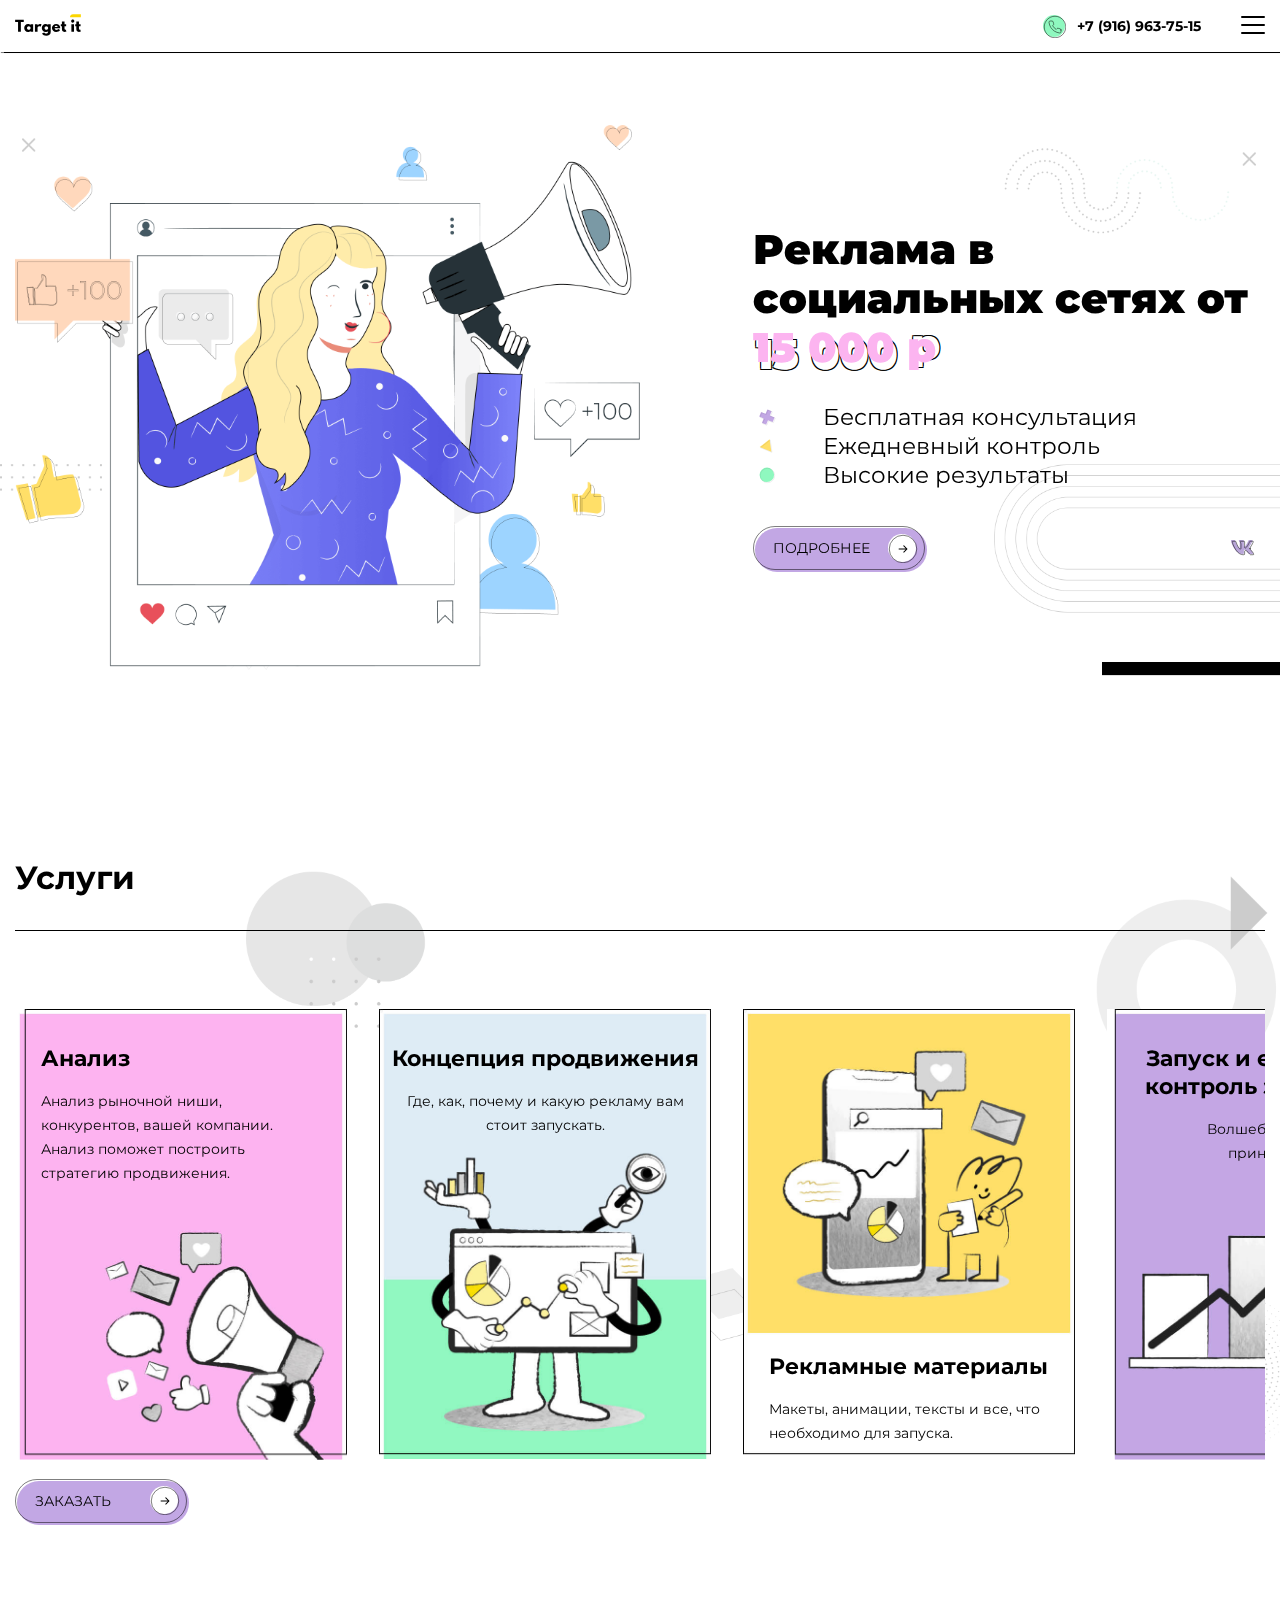
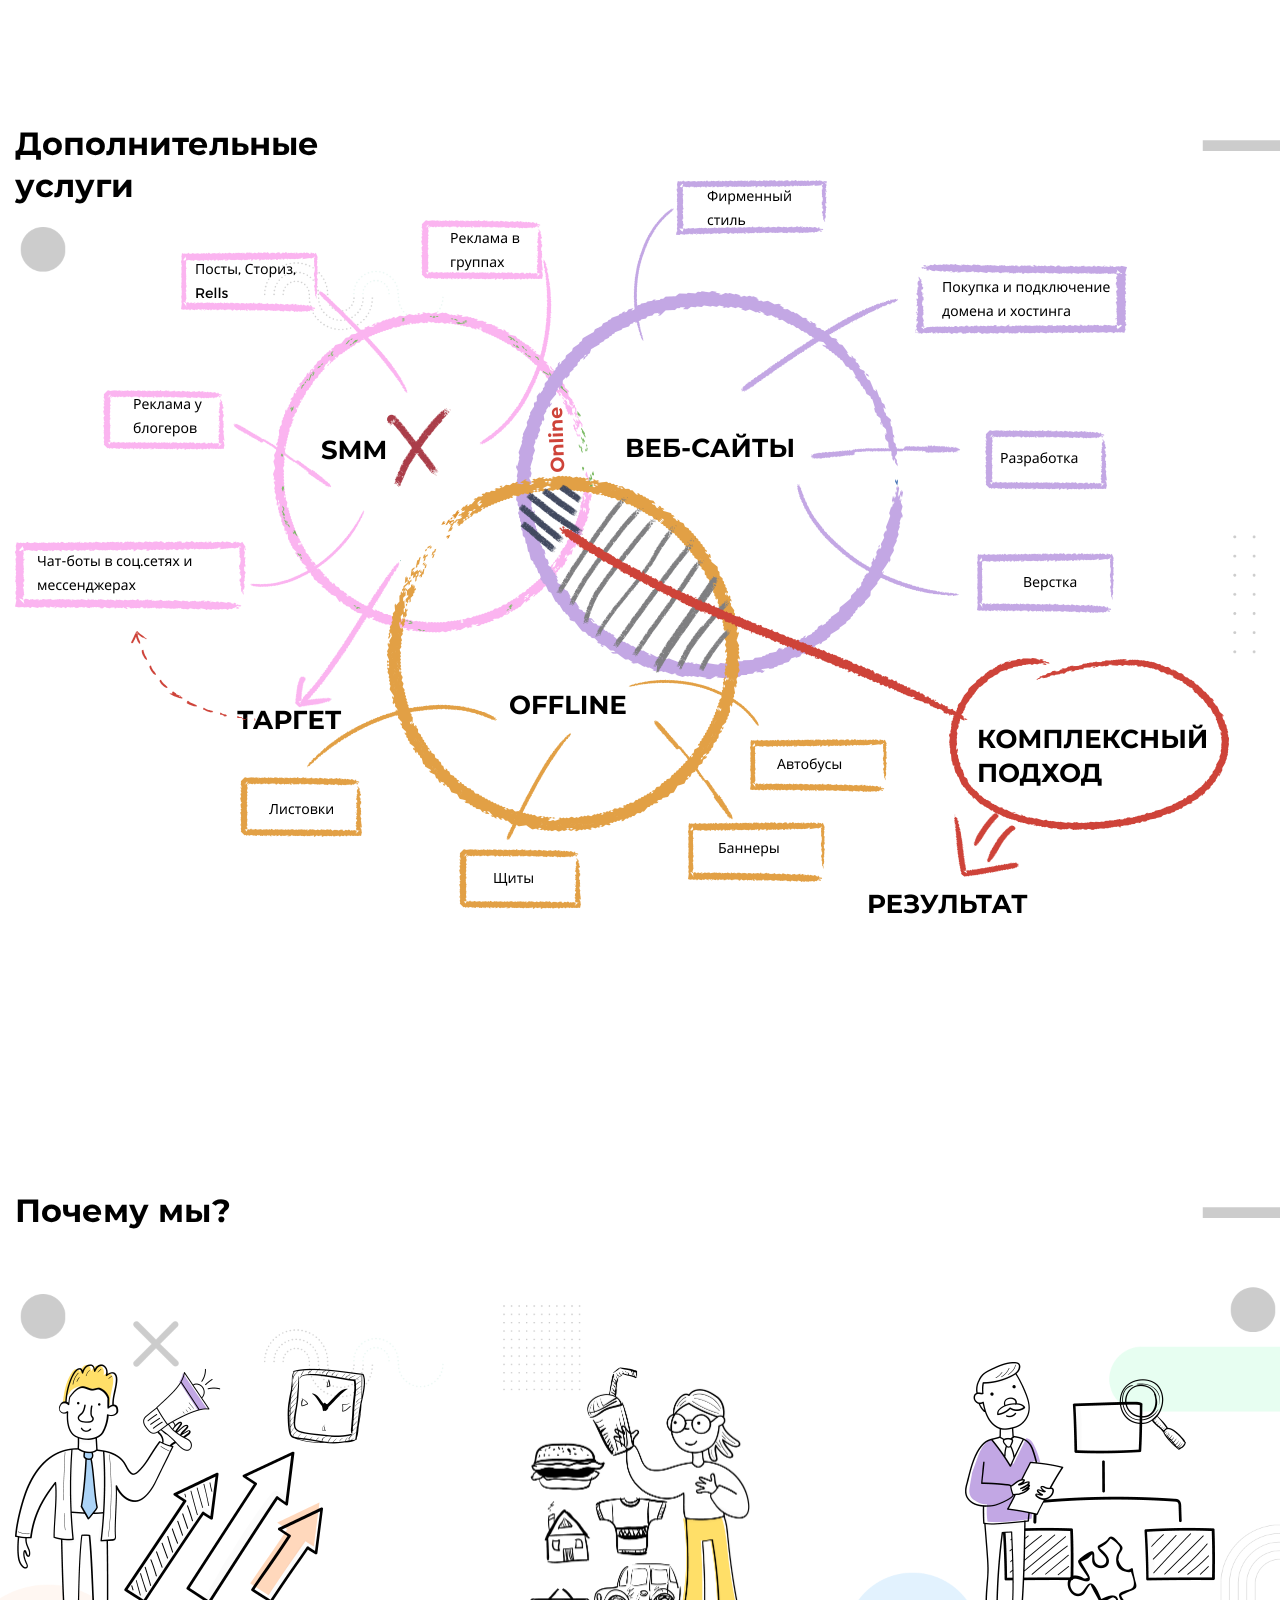
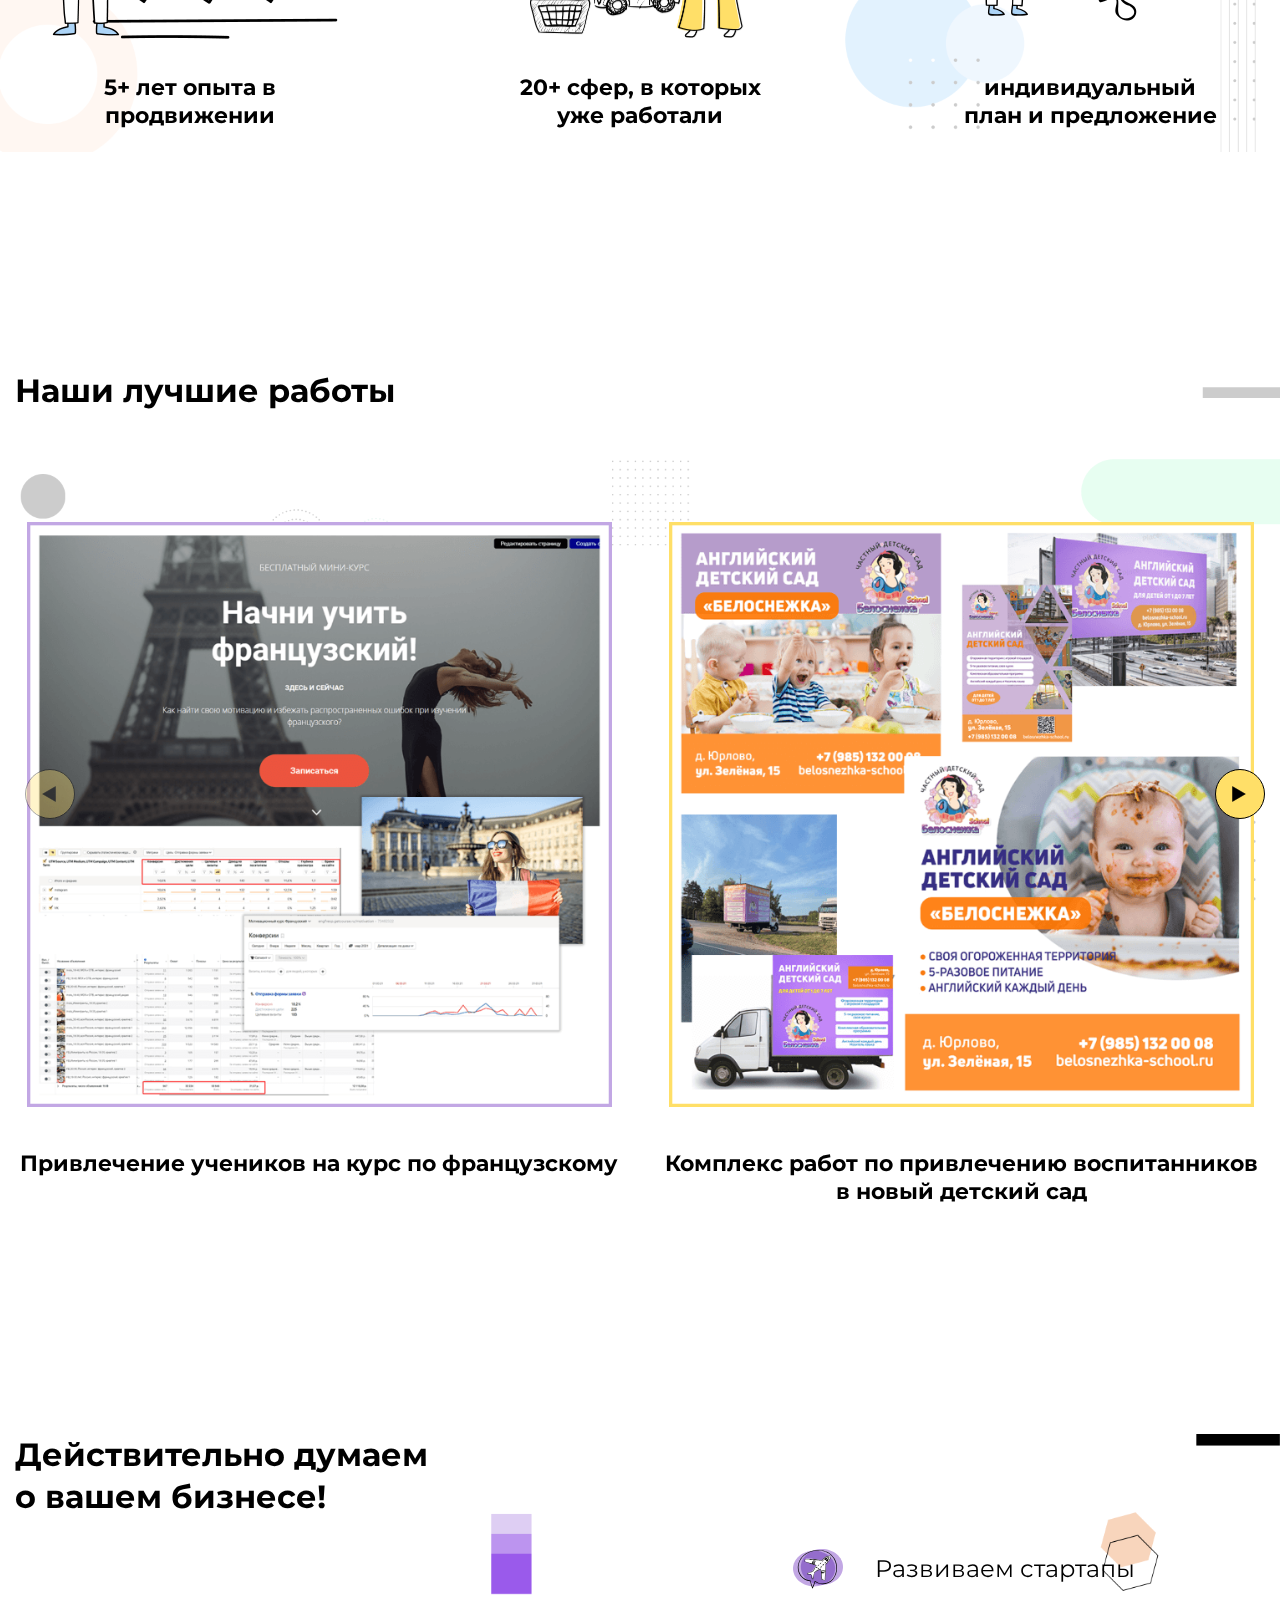
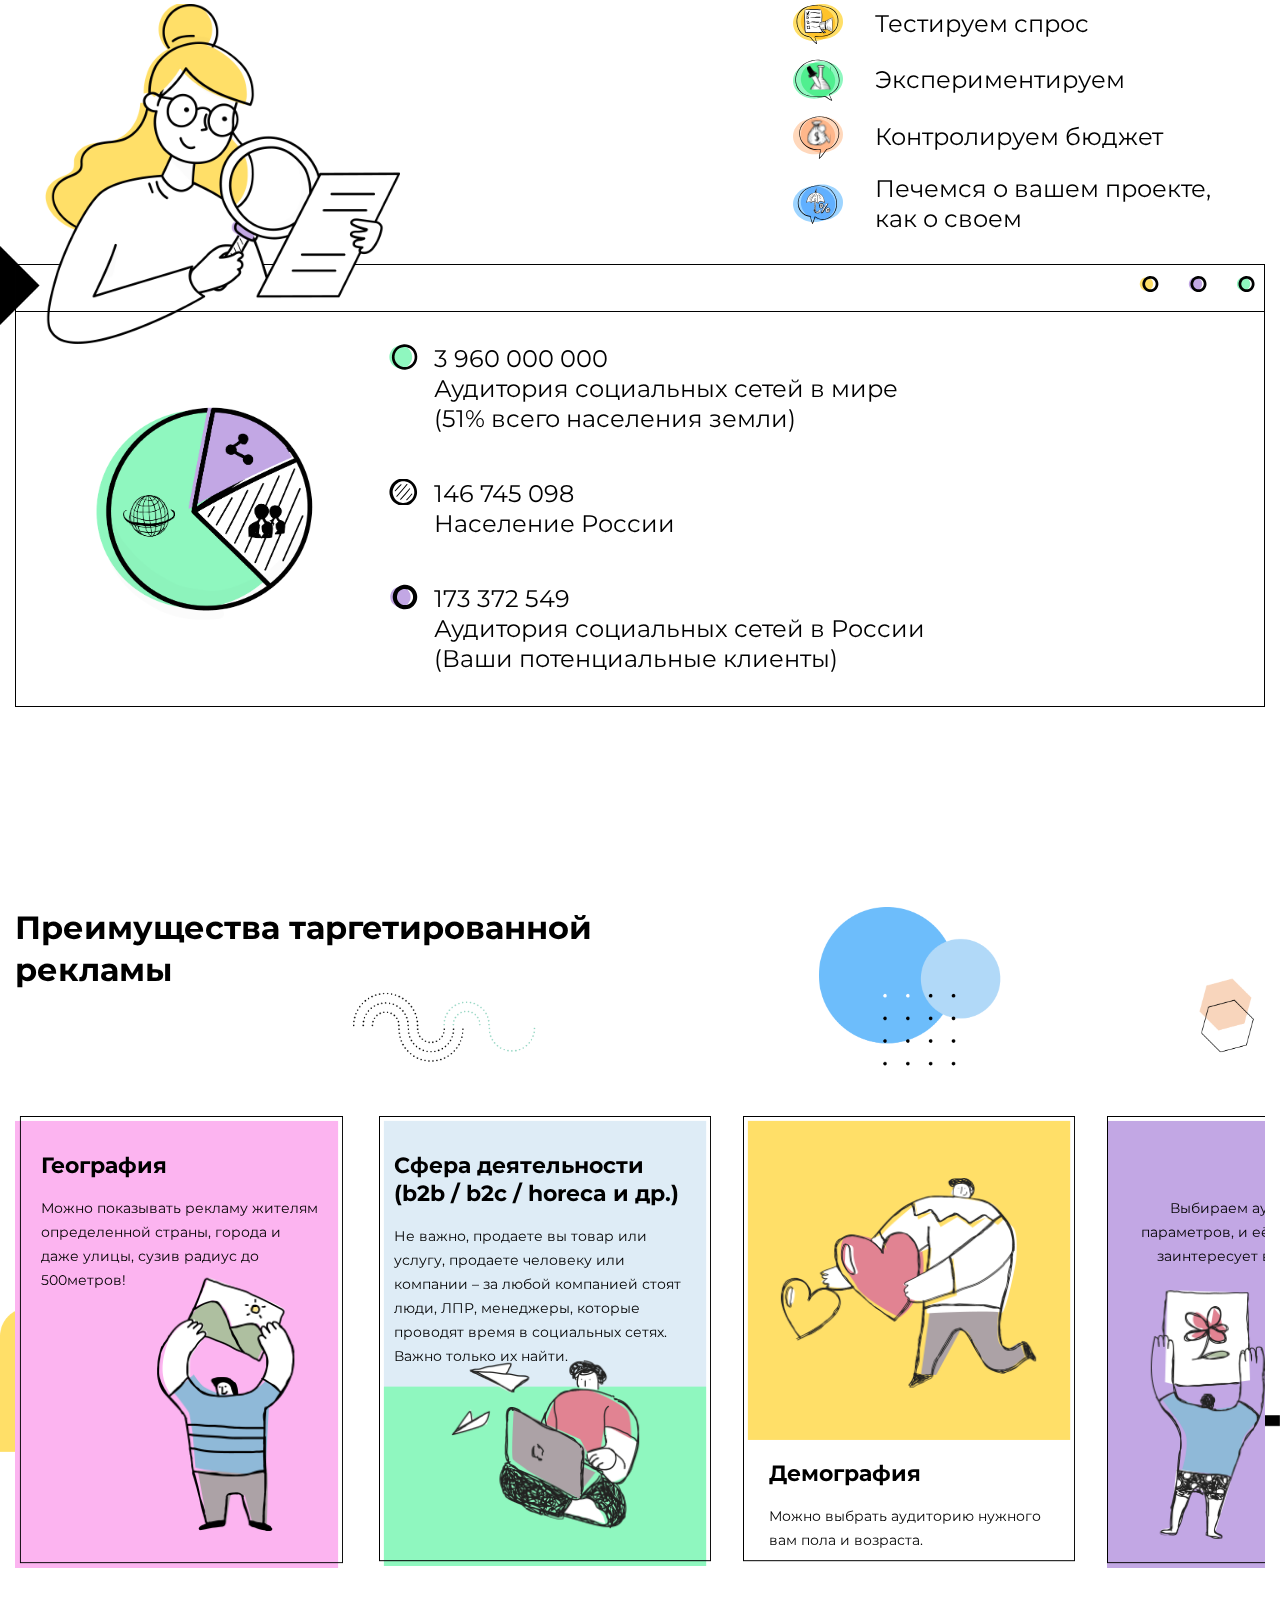
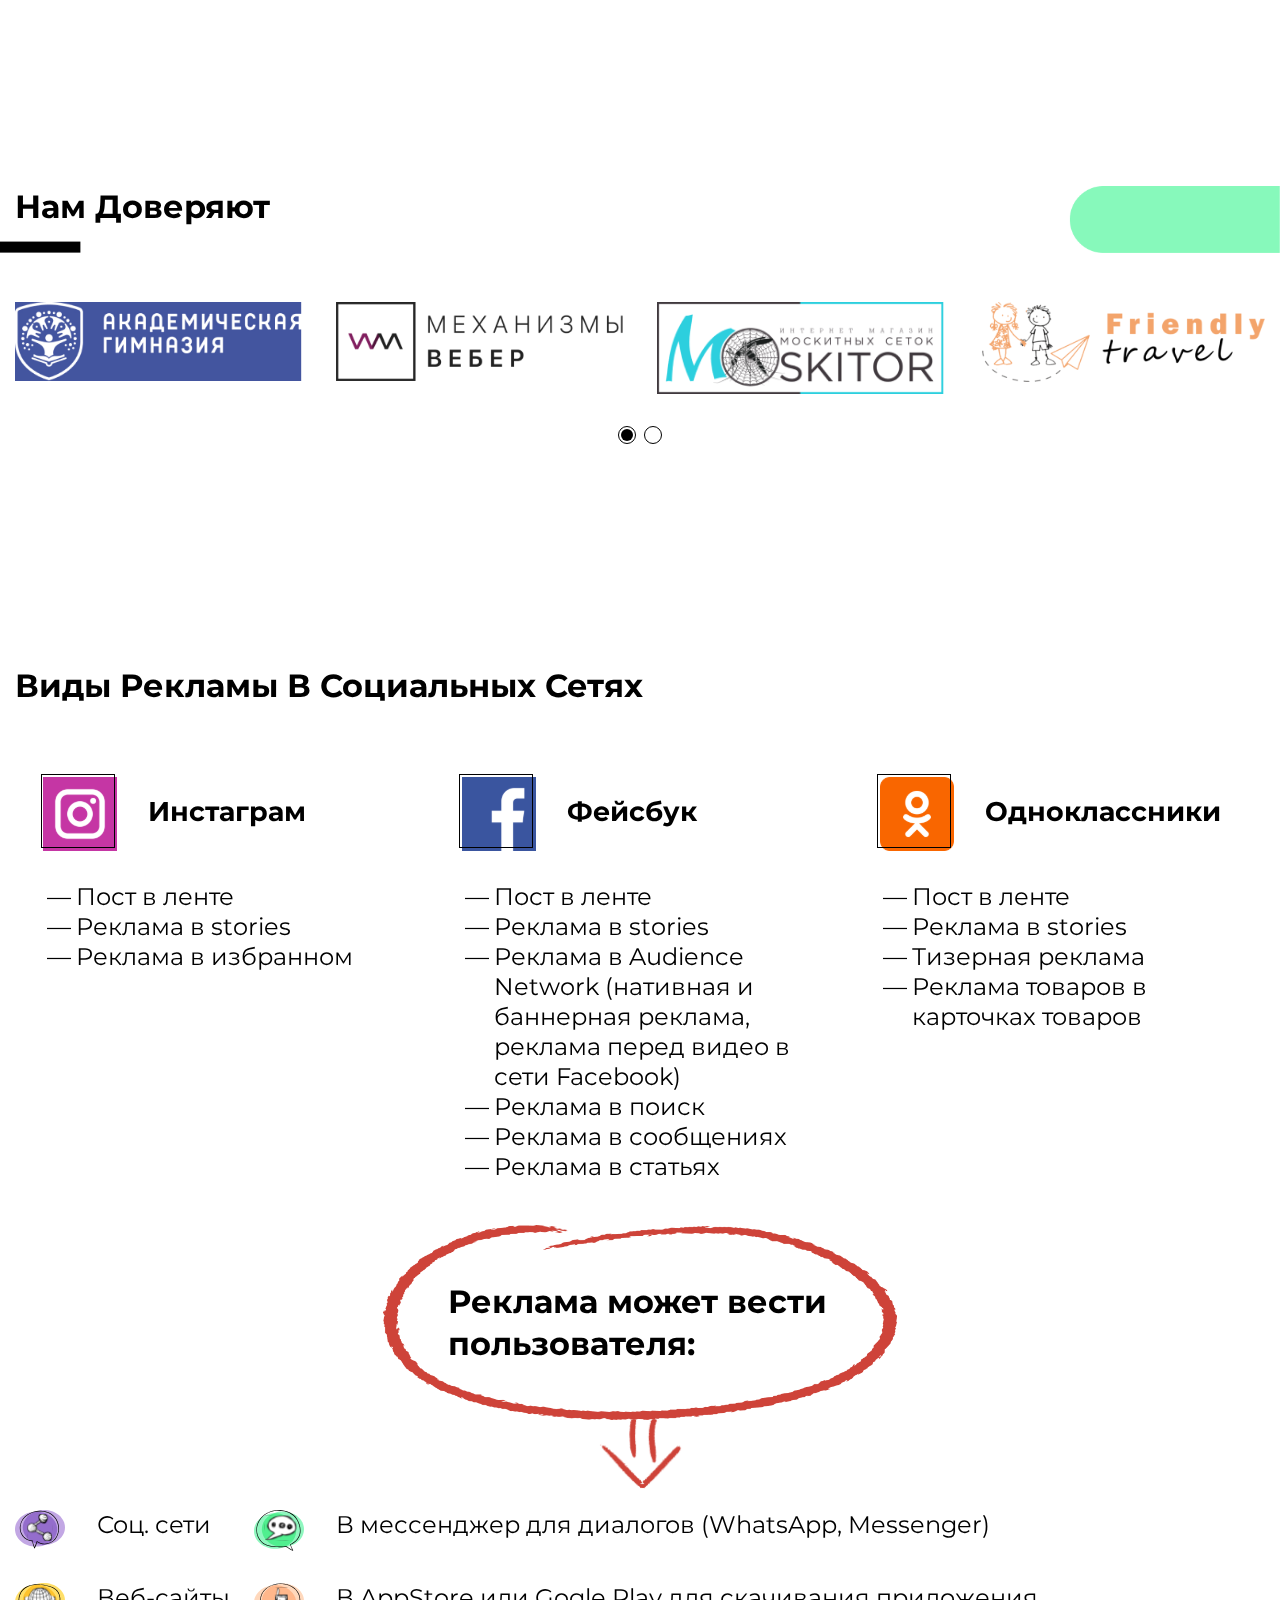
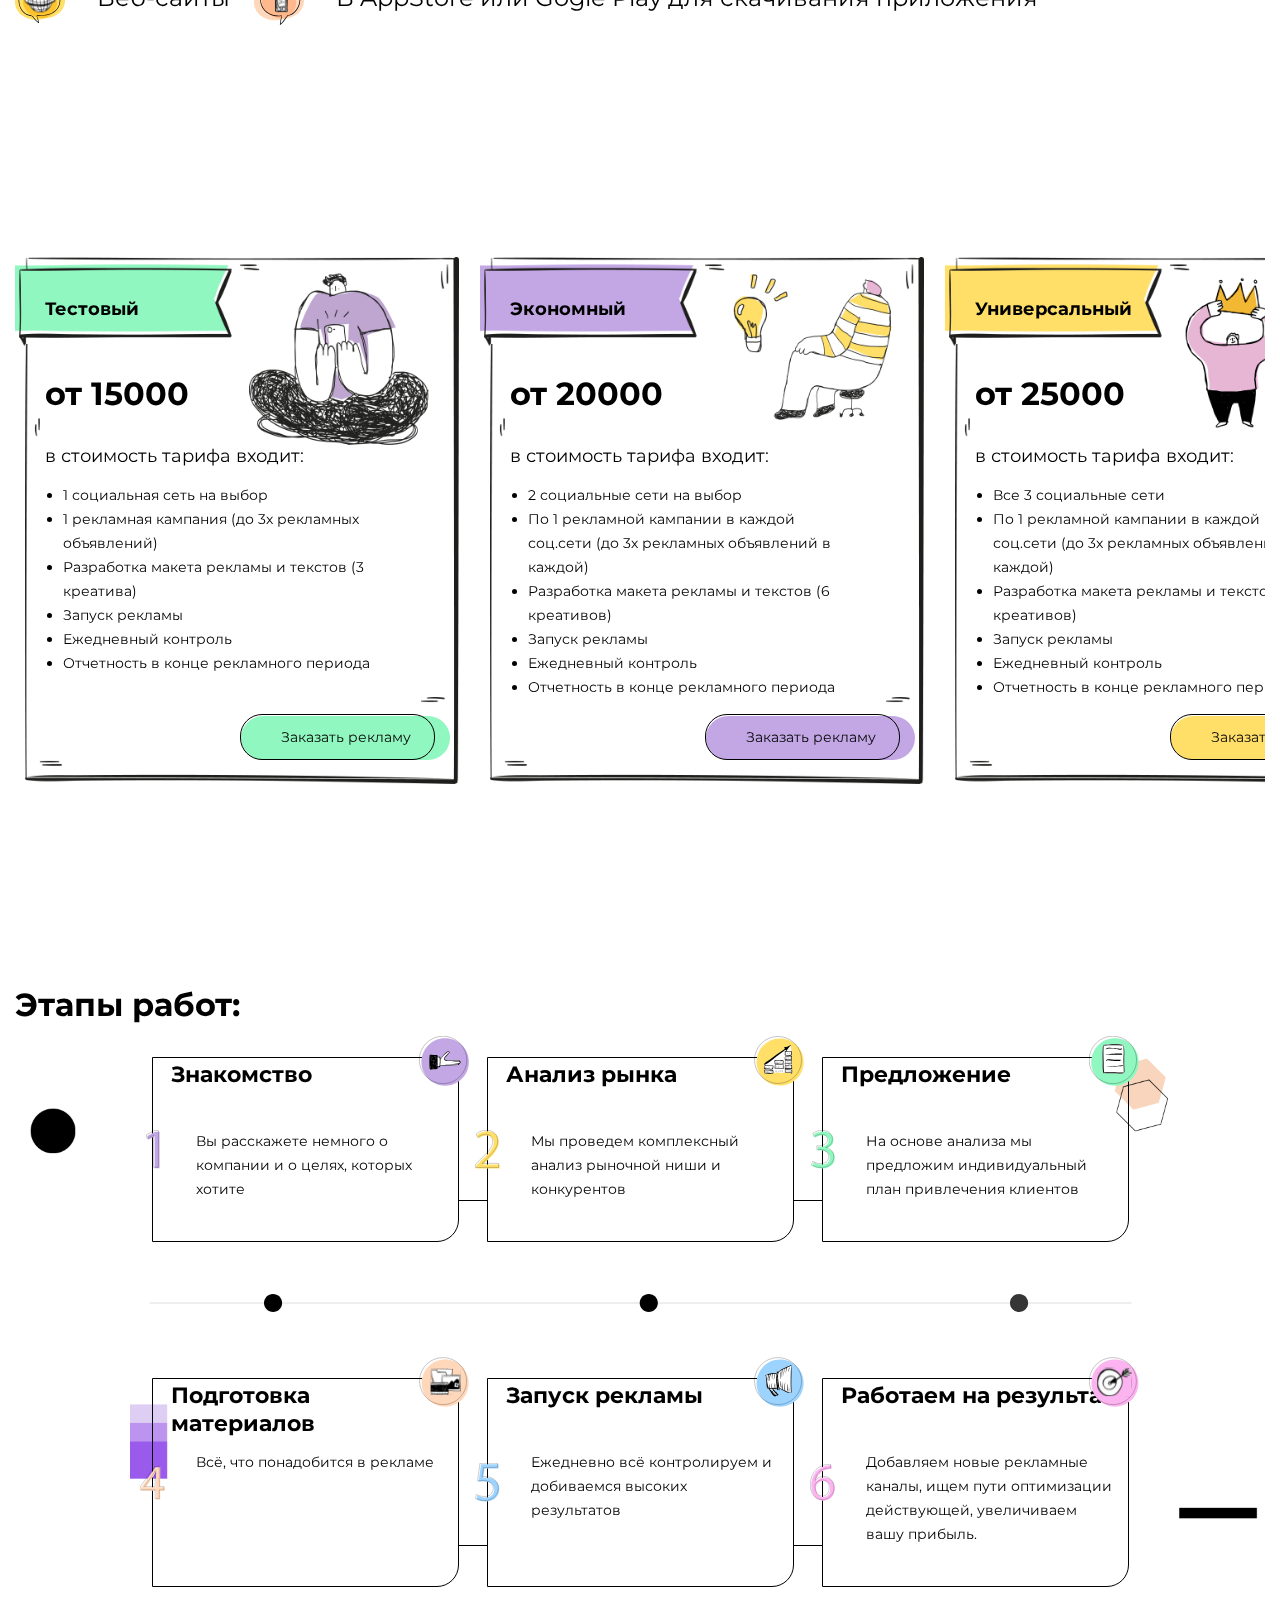
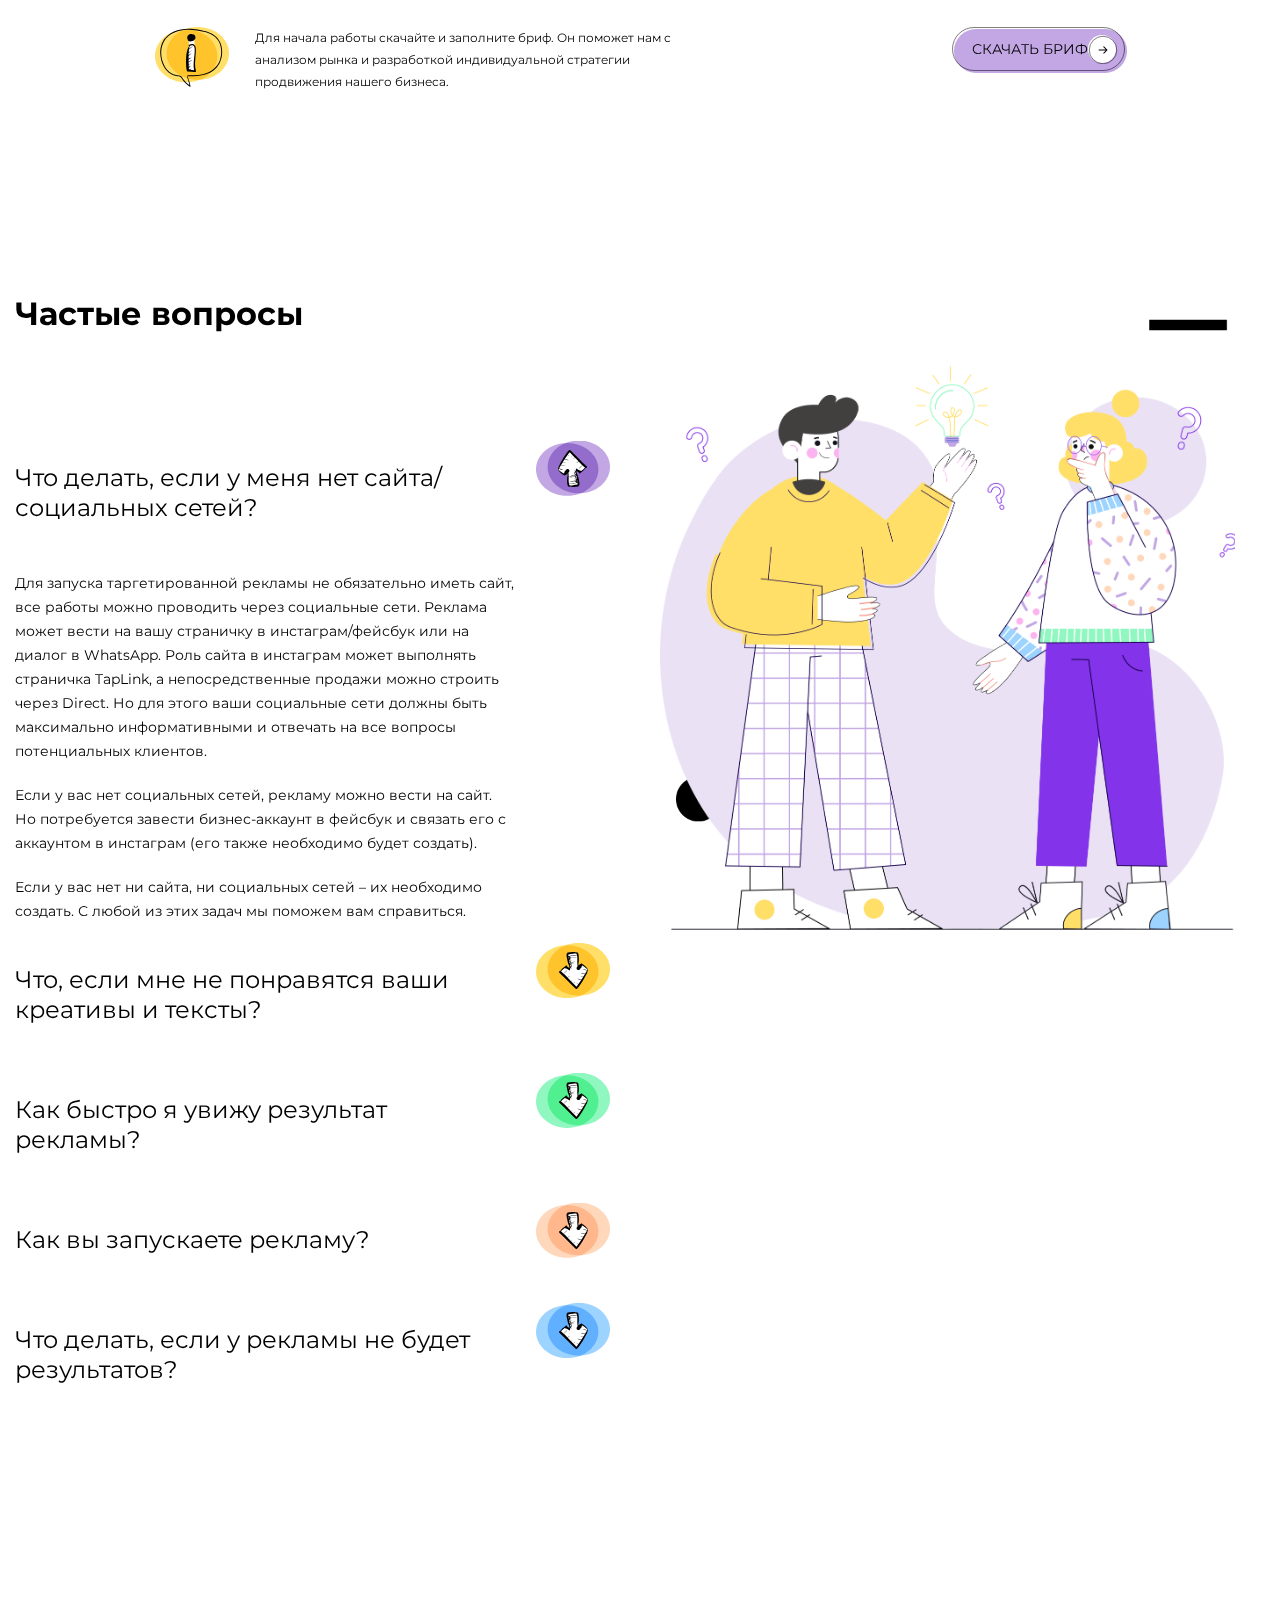
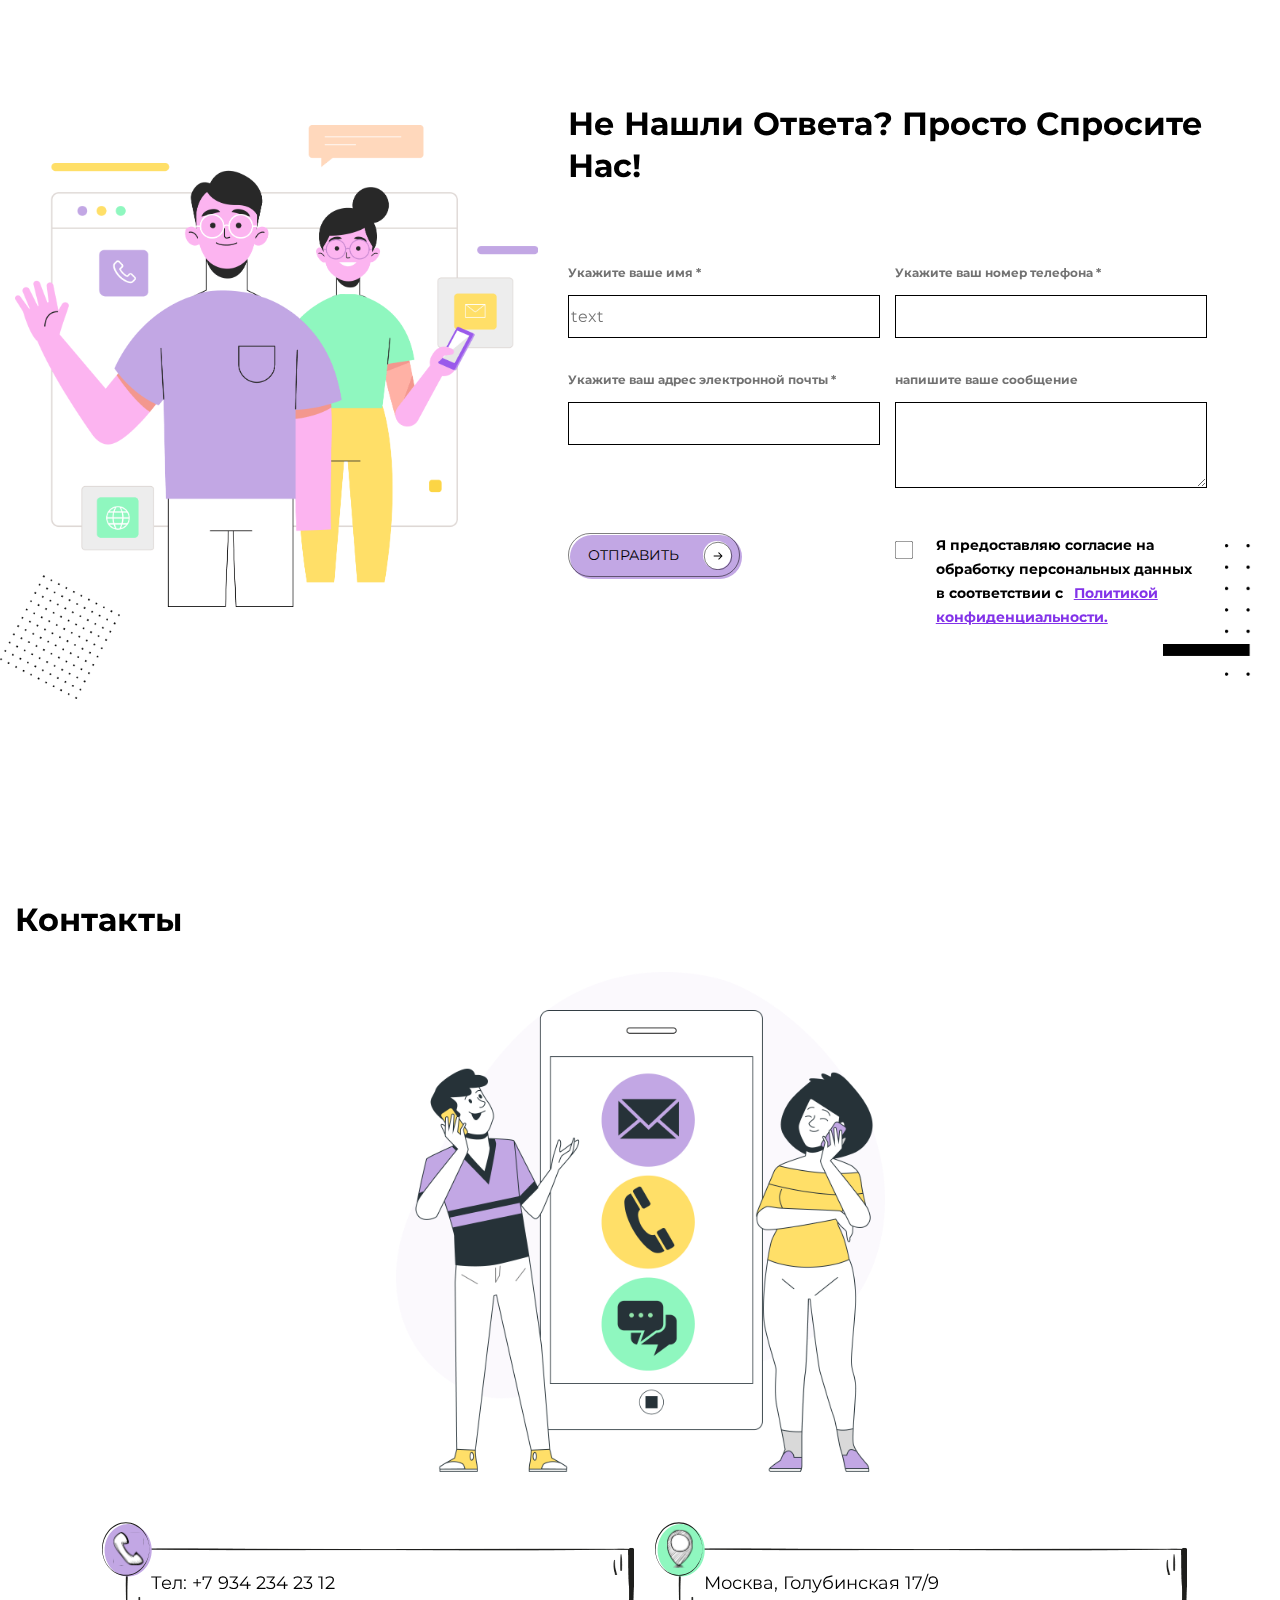
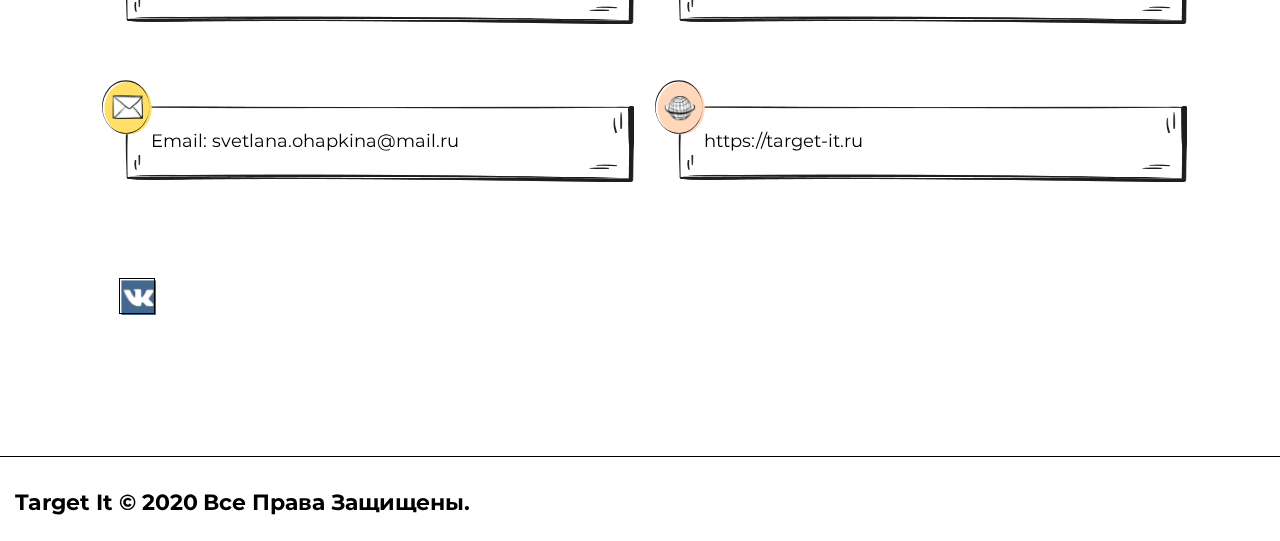
==== commit 6f748ba6: "add: add a works page" ====
--- a/index.html
+++ b/index.html
@@ -25,23 +25,18 @@
         <div class="nav__link-social flex">
           <ul class="nav-list list-reset flex">
             <li class="nav-list__item">
-              <a href="#" class="nav-link">
+              <a href="#services" class="nav-link">
                 услуги
               </a>
             </li>
             <li class="nav-list__item">
-              <a href="#" class="nav-link">
+              <a href="#about_us" class="nav-link">
                 о компании
               </a>
             </li>
             <li class="nav-list__item">
-              <a href="#" class="nav-link">
+              <a href="#prices" class="nav-link">
                 цены
-              </a>
-            </li>
-            <li class="nav-list__item">
-              <a href="#" class="nav-link">
-                чат боты
               </a>
             </li>
             <li class="nav-list__item">
@@ -97,7 +92,7 @@
     </div>
   </header>
   <main class="main">
-    <section class="section hero">
+    <section id="about_us" class="section hero">
       <div class="container hero__container flex">
         <div class="hero-col-left">
           <picture>
@@ -164,7 +159,7 @@
         </div>
       </div>
     </section>
-    <section class="section services">
+    <section id="services" class="section services">
       <div class="container services__container">
         <h2 class="second-title">
           Услуги
@@ -284,7 +279,9 @@
               </p>
             </div>
             <div class="works__slide swiper-slide">
-              <img class="works__img" src="img/works/new_kindergarden.png" alt="Скриншот интернет-страницы сайта по привлечению воспитанников в новый детский сад">
+              <a href="promotion_of_kindergartens.html" class="works-link">
+                <img class="works__img" src="img/works/new_kindergarden.png" alt="Скриншот интернет-страницы сайта по привлечению воспитанников в новый детский сад">
+              </a>
               <p class="works__description">
                 Комплекс работ по привлечению воспитанников в новый детский сад
               </p>
@@ -636,7 +633,7 @@
         </div>
       </div>
     </section>
-    <section class="section prices">
+    <section id="prices" class="section prices">
       <div class="container prices__container">
         <div class="prices-block">
           <div class="prices-wrapper flex">
@@ -1351,5 +1348,12 @@
       </div>
     </form>
   </div>
+  <div class="modal-send-mail flex">
+    <div class="modal-send-mail__info">
+     <span id="close-send-mail-succes" class="order-form__close"></span>
+     <div class="order-title"></div>
+     <p class="card-description"></p>
+    </div>
+  </div>
 </body>
 </html>
--- a/css/style.css
+++ b/css/style.css
@@ -133,6 +133,7 @@
 
 .section {
   margin-bottom: 100px;
+  padding: 60px 0;
   font-size: 16px;
   line-height: 32px;
   color: black;
@@ -289,6 +290,7 @@
  /* header */
  .header {
    position: fixed;
+   top: 0;
    z-index: 2;
    width: 100%;
    background-color: #fff;
@@ -1418,6 +1420,9 @@
   height: 100%;
   width: calc(100% + 16px);
   border-radius: 22px;
+  -webkit-transition: width .3s linear;
+       -o-transition: width .3s linear;
+          transition: width .3s linear;
 }
 
 .price-btn_green::after {
@@ -1430,6 +1435,18 @@
 
 .price-btn_yellow::after {
   background-color: var(--yellow);
+}
+
+.price-btn:hover::after {
+  width: 100%;
+}
+
+.price-btn:focus::after {
+  width: 100%;
+}
+
+.price-btn:active::after {
+  width: 100%;
 }
 
 .order-title_tarif {
@@ -1932,4 +1949,199 @@
   line-height: 28px;
 }
 
-
+/* modal send mail */
+
+.modal-send-mail {
+  position: fixed;
+  top: 0;
+  z-index: 2;
+  -webkit-box-pack: center;
+     -ms-flex-pack: center;
+   justify-content: center;
+   -webkit-box-align: center;
+      -ms-flex-align: center;
+         align-items: center;
+  display: none;
+  height: 100%;
+  width: 100%;
+  text-align: center;
+  background: rgba(0, 0, 0, .75);
+}
+
+.modal-send-mail__info {
+  position: relative;
+  padding: 40px;
+  padding-top: 90px;
+  background-color: #fff;
+}
+
+.send-succes {
+  border: 1px solid #41dd23;
+}
+
+.send-error {
+  border: 1px solid #ff380b;
+}
+
+/* work */
+.work {
+  padding-top: 116px;
+}
+
+.work-head {
+  -webkit-box-pack: justify;
+     -ms-flex-pack: justify;
+   justify-content: space-between;
+  margin-bottom: 65px;
+}
+
+.work-head__left {
+  width: 32%;
+}
+
+.work-head__right {
+  width: 62%;
+}
+
+.work-nav {
+  position: relative;
+  height: 60px;
+}
+
+.work-pagination {
+  bottom: 0;
+}
+
+.work-title {
+  margin: 0;
+  margin-bottom: 33px;
+  font-weight: 900;
+  font-size: 64px;
+  line-height: 72px;
+  color: var(--yellow);
+}
+
+.icon-title {
+  position: relative;
+  width: 57%;
+  margin-right: 1%;
+  padding-left: 65px;
+  font-weight: 300;
+  font-size: 36px;
+  line-height: 46px;
+}
+
+.icon-title {
+  margin-bottom: 32px;
+}
+
+.icon-title::before {
+  content: '';
+  position: absolute;
+  top: 0;
+  left: 0;
+  width: 40px;
+  height: 100%;
+  background-repeat: no-repeat;
+  background-size: contain;
+}
+
+.icon-before-men::before {
+  background-image: url("../img/works/icon-men.svg");
+}
+
+.icon-before-briefcase::before {
+  background-image: url("../img/works/icon-briefcase.svg");
+}
+
+.icon-before-site::before {
+  background-image: url("../img/works/icon-site.svg");
+}
+
+.icon-before-money::before {
+  background-image: url("../img/works/icon-money.svg");
+}
+
+.work-head-text {
+  width: 42%;
+  margin: 0;
+  text-align: right;
+  font-weight: 300;
+  font-size: 18px;
+  line-height: 22px;
+}
+
+.tab-work {
+  margin-bottom: 74px;
+  padding-bottom: 32px;
+  border-bottom: 1px solid #000;
+}
+
+.tab-button {
+  position: relative;
+  padding: 10px;
+  padding-right: 20px;
+  font-weight: 700;
+  font-size: 32px;
+  line-height: 42px;
+  cursor: pointer;
+}
+
+.tab-button:not(:last-child) {
+  margin-right: 5%;
+}
+
+.tab-span-active {
+  opacity: 1;
+  -webkit-transition: opacity .3s linear;
+       -o-transition: opacity .3s linear;
+          transition: opacity .3s linear;
+}
+
+.tab-span-active::after {
+  content: "";
+  position: absolute;
+  left: 0;
+  bottom: 0;
+  display: block;
+  width: 100%;
+  height: 100%;
+  background: url("../img/works/tab-active.png") no-repeat left bottom / 100%;
+}
+
+.tab-button:hover:not(.tab-button_active) {
+  text-decoration: underline;
+}
+
+.tab-text {
+  margin: 0;
+  font-weight: 400;
+  font-size: 14px;
+  line-height: 24px;
+}
+
+.tab-text:not(:last-child) {
+  margin-bottom: 24px;
+}
+
+.tab-descr-wrapper {
+  position: relative;
+  overflow: hidden;
+}
+
+.tab-description {
+  position: absolute;
+  opacity: 0;
+  visibility: hidden;
+  -webkit-transition: all .3s linear;
+       -o-transition: all .3s linear;
+          transition: all .3s linear;
+}
+
+
+.tab-description_active {
+  position: relative;
+  opacity: 1;
+  visibility: visible;
+}
+
--- a/css/media.css
+++ b/css/media.css
@@ -115,6 +115,25 @@
     left: -19px;
     width: 50px;
     height: 55px;
+  }
+
+  /* work */
+  .work-head__right {
+    width: 65%;
+
+  }
+  .work-title {
+    font-size: 43px;
+    line-height: 58px;
+  }
+
+  .icon-title {
+    font-size: 26px;
+    line-height: 36px;
+  }
+
+  .icon-title {
+    margin-bottom: 25px;
   }
 }
 
@@ -466,6 +485,32 @@
   .contacts__image {
     height: 400px;
   }
+
+  /* work */
+  .work-head {
+    -webkit-box-direction: reverse;
+       -ms-flex-direction: column-reverse;
+           flex-direction: column-reverse;
+    -webkit-box-align: center;
+       -ms-flex-align: center;
+          align-items: center;
+    max-width: 600px;
+    margin: auto;
+  }
+
+  .work-head__left {
+    width: 100%;
+  }
+
+  .work-head__right {
+    width: 100%;
+  }
+
+  .work-title {
+    font-size: 30px;
+    line-height: 1.5;
+  }
+
 }
 
 @media screen and (max-width: 920px) {
@@ -811,6 +856,40 @@
     padding-left: 0;
   }
 
+  /* work */
+  .work-table__row {
+    -webkit-box-direction: normal;
+       -ms-flex-direction: column;
+           flex-direction: column;
+  }
+
+  .work-table__row:not(:last-child) {
+    margin-bottom: 32px;
+  }
+
+  .work-head__right {
+    margin-bottom: 50px;
+  }
+
+  .icon-title {
+    width: 100%;
+    margin-bottom: 15px;
+  }
+
+  .work-head-text {
+    width: 100%;
+    padding-left: 65px;
+    text-align: left;
+  }
+
+  .tab-work {
+    -ms-flex-wrap: wrap;
+        flex-wrap: wrap;
+    -webkit-box-pack: center;
+       -ms-flex-pack: center;
+     justify-content: center;
+  }
+
 }
 
 @media screen and (max-width: 500px) {
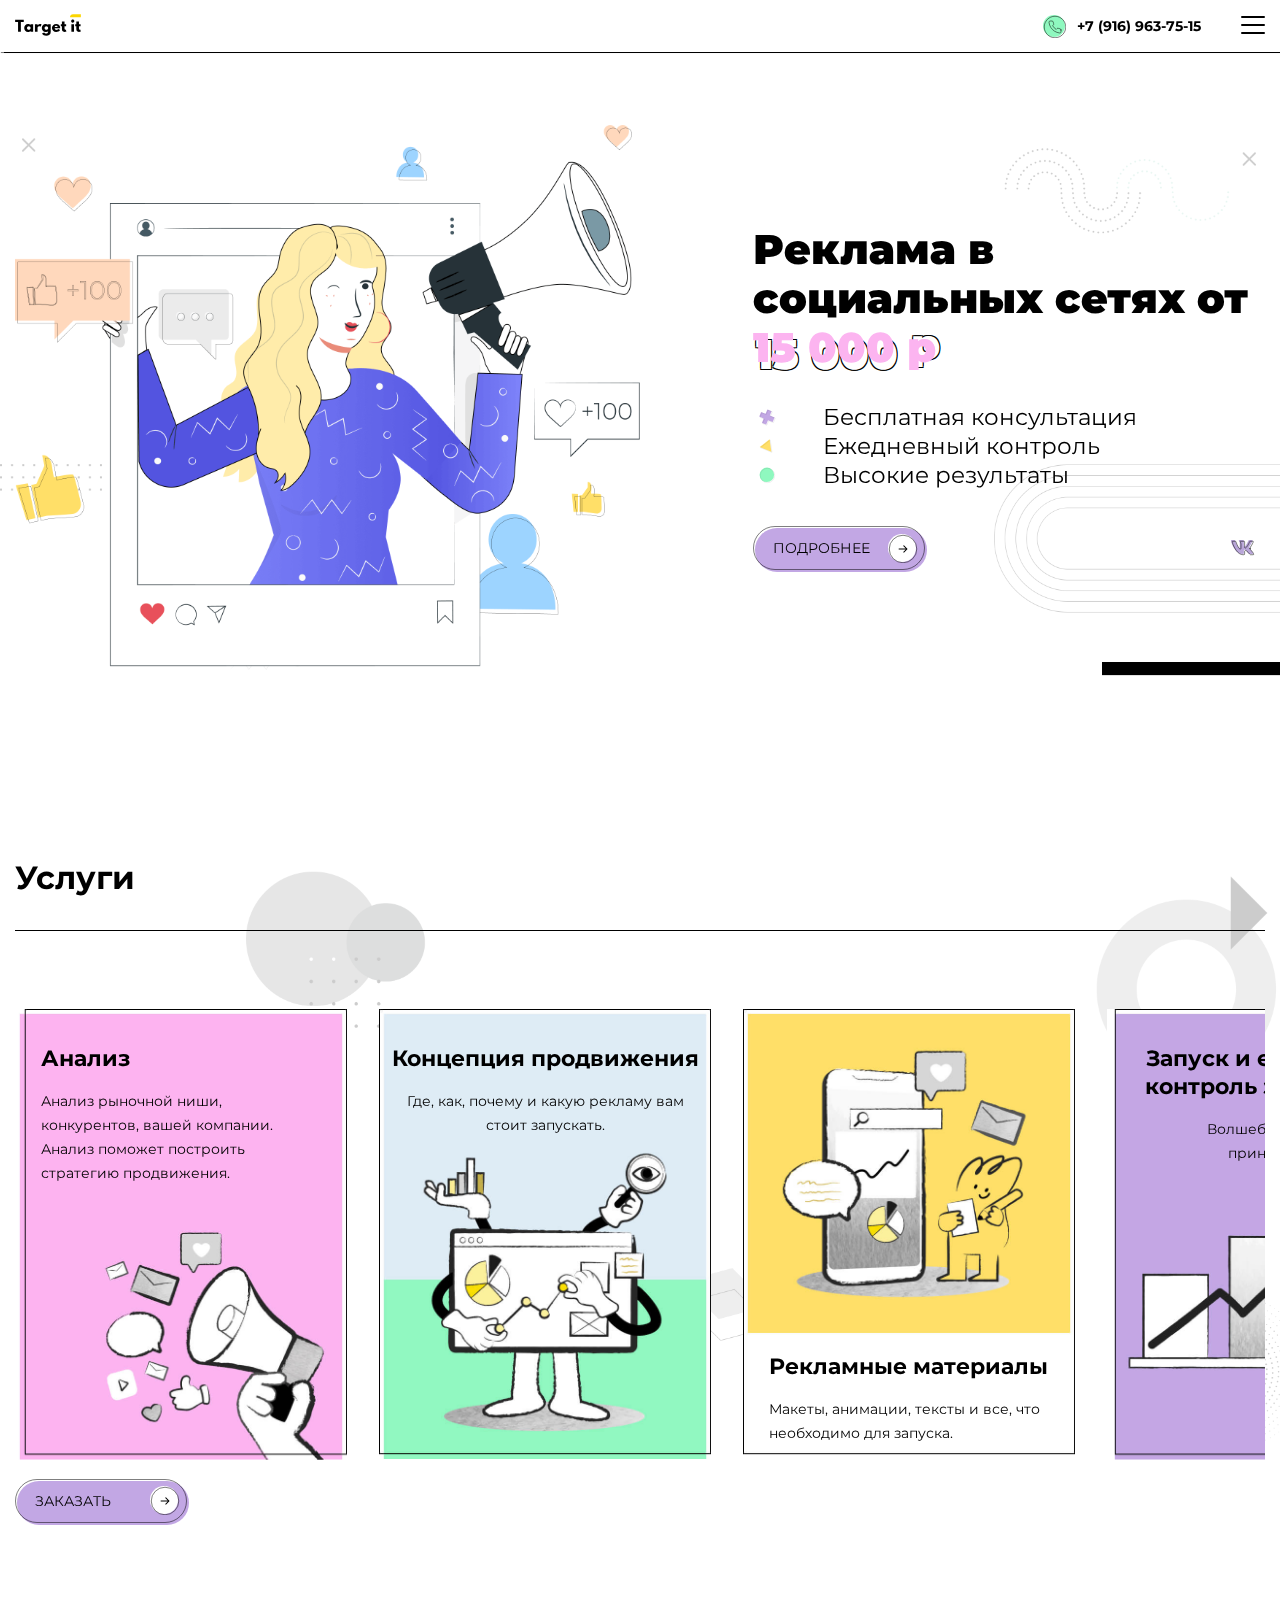
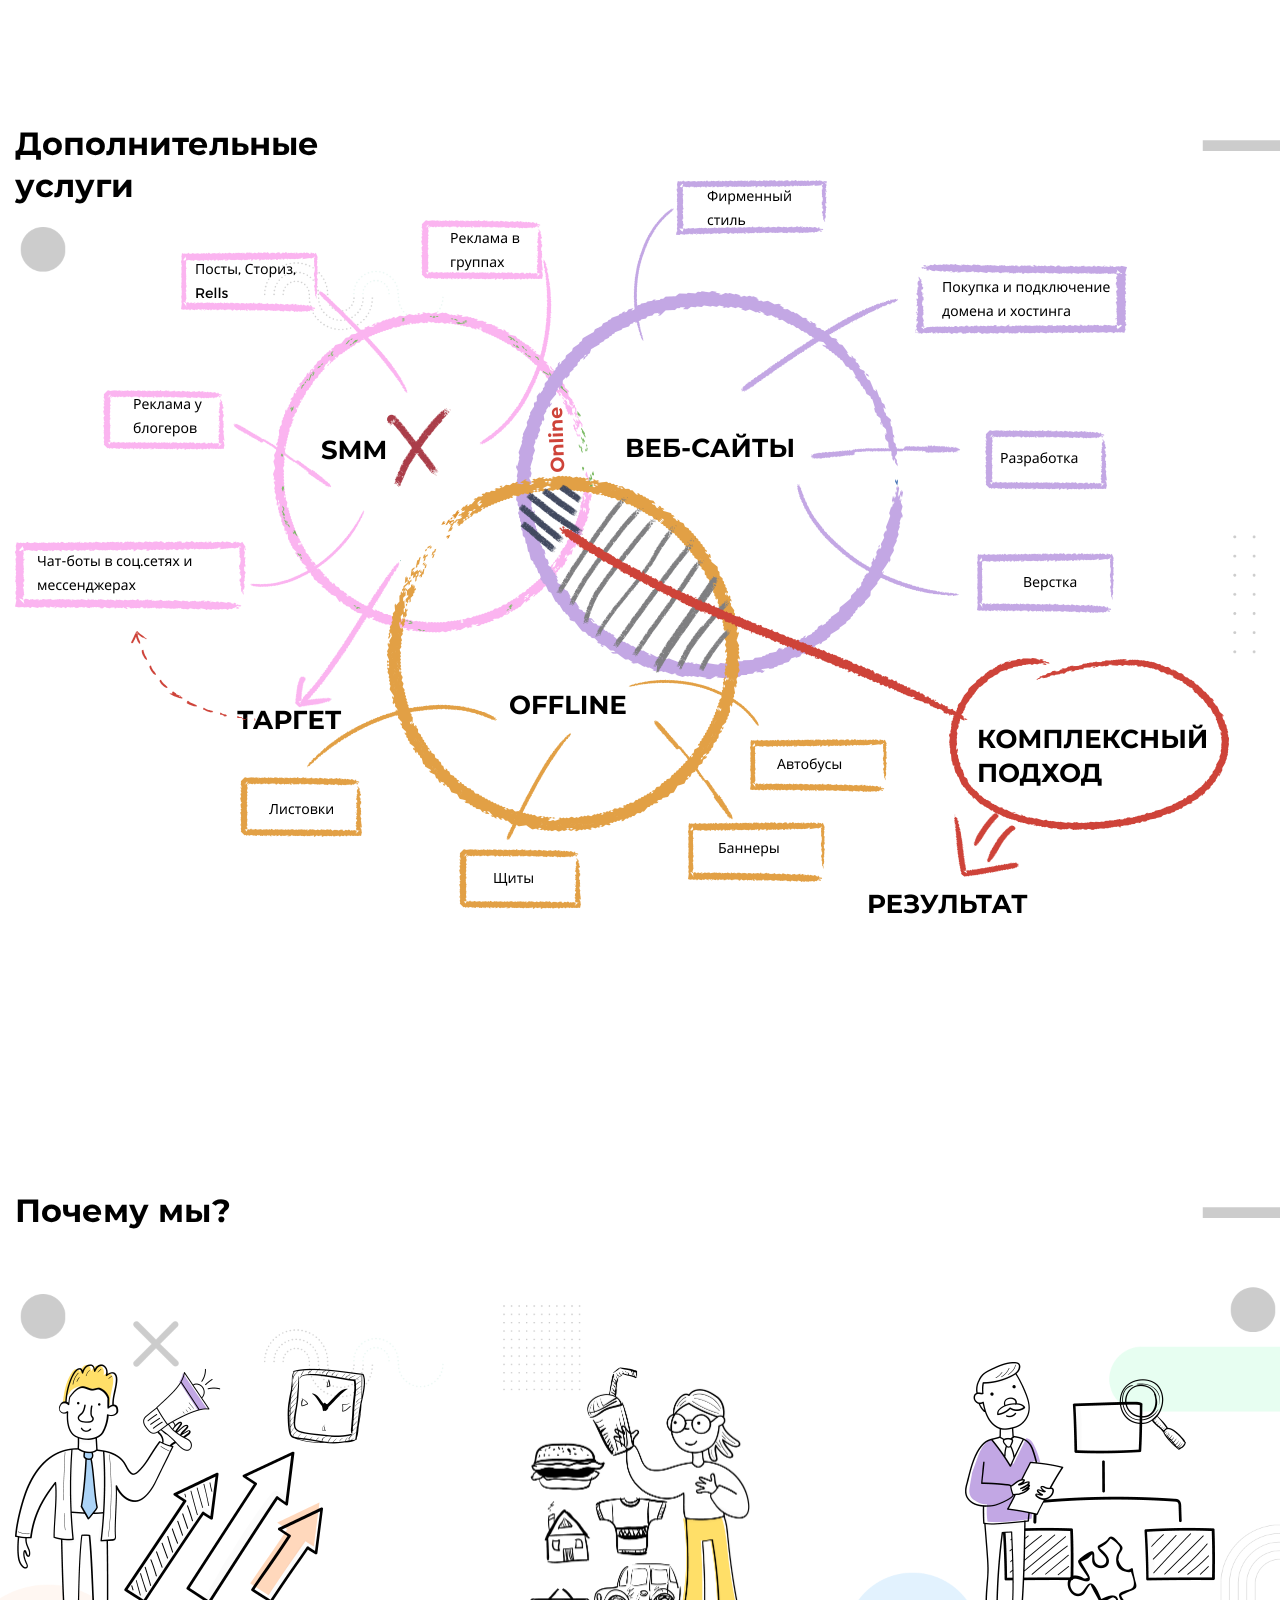
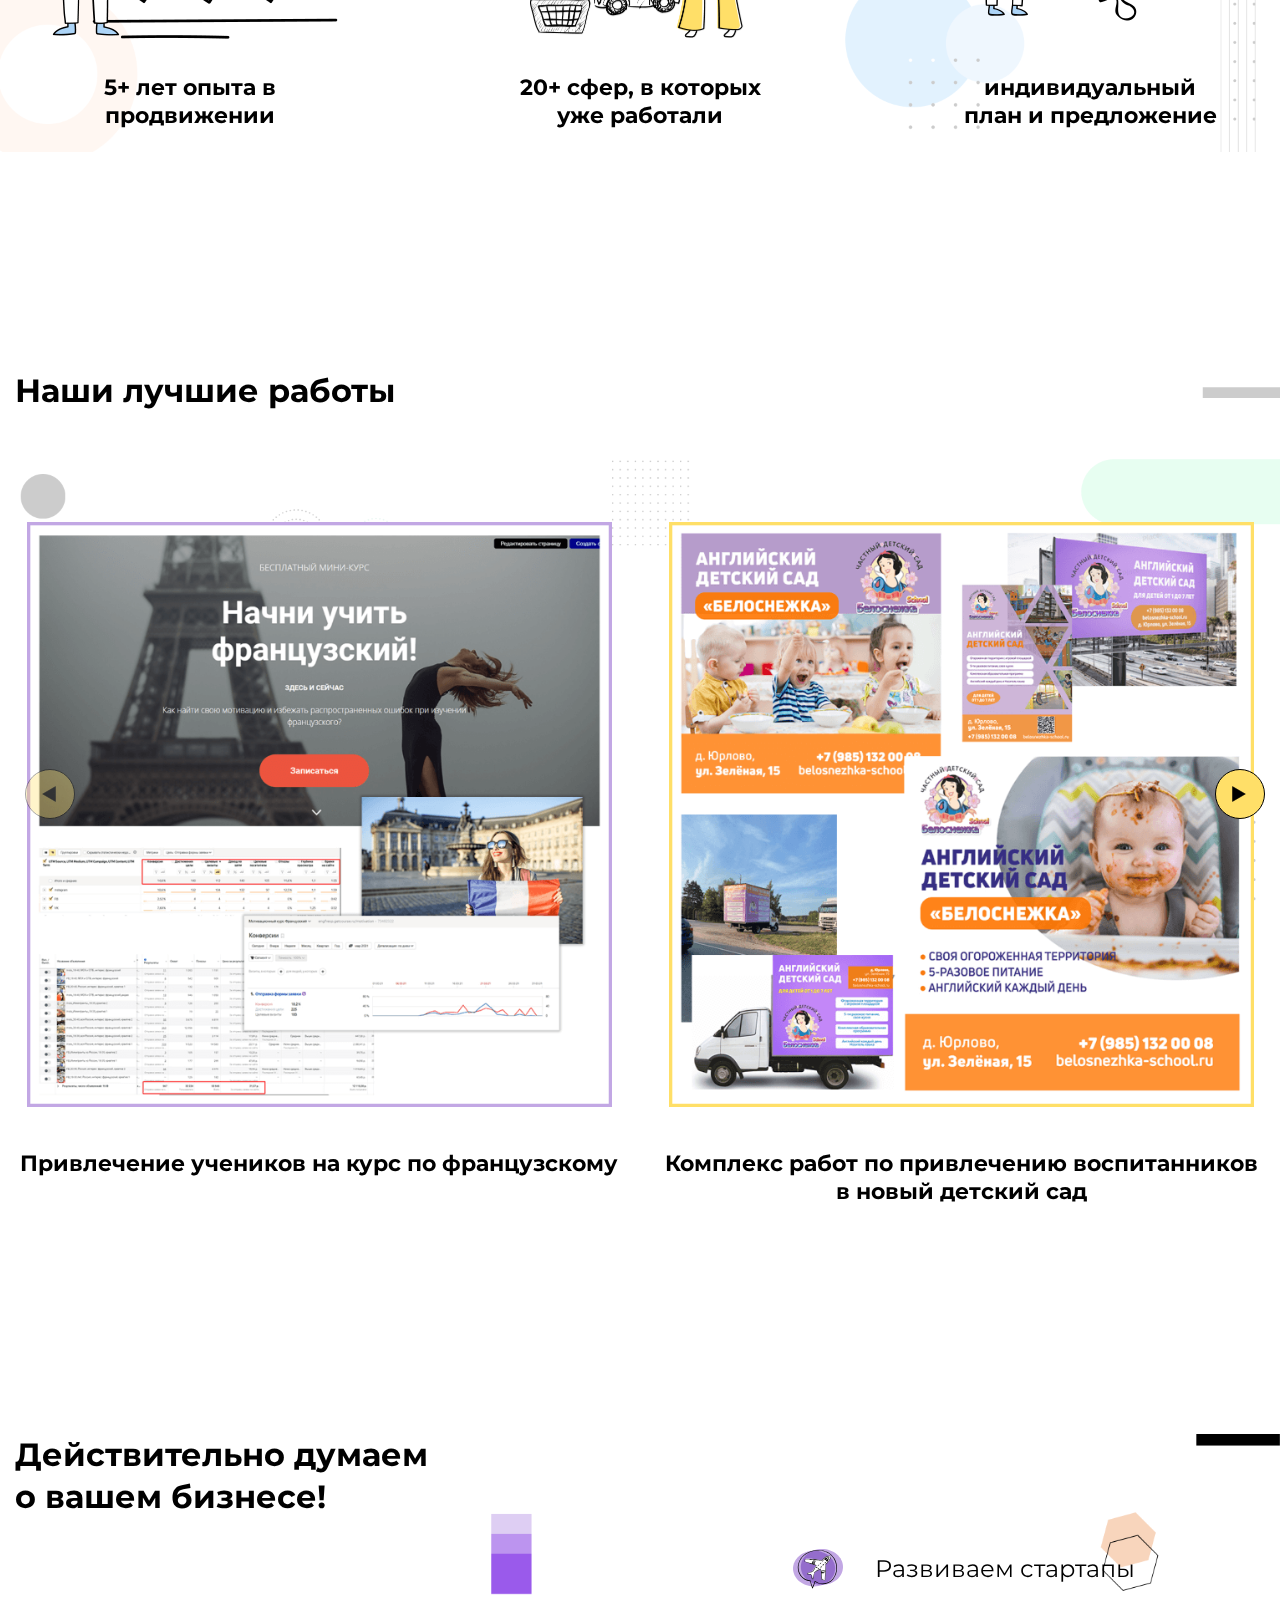
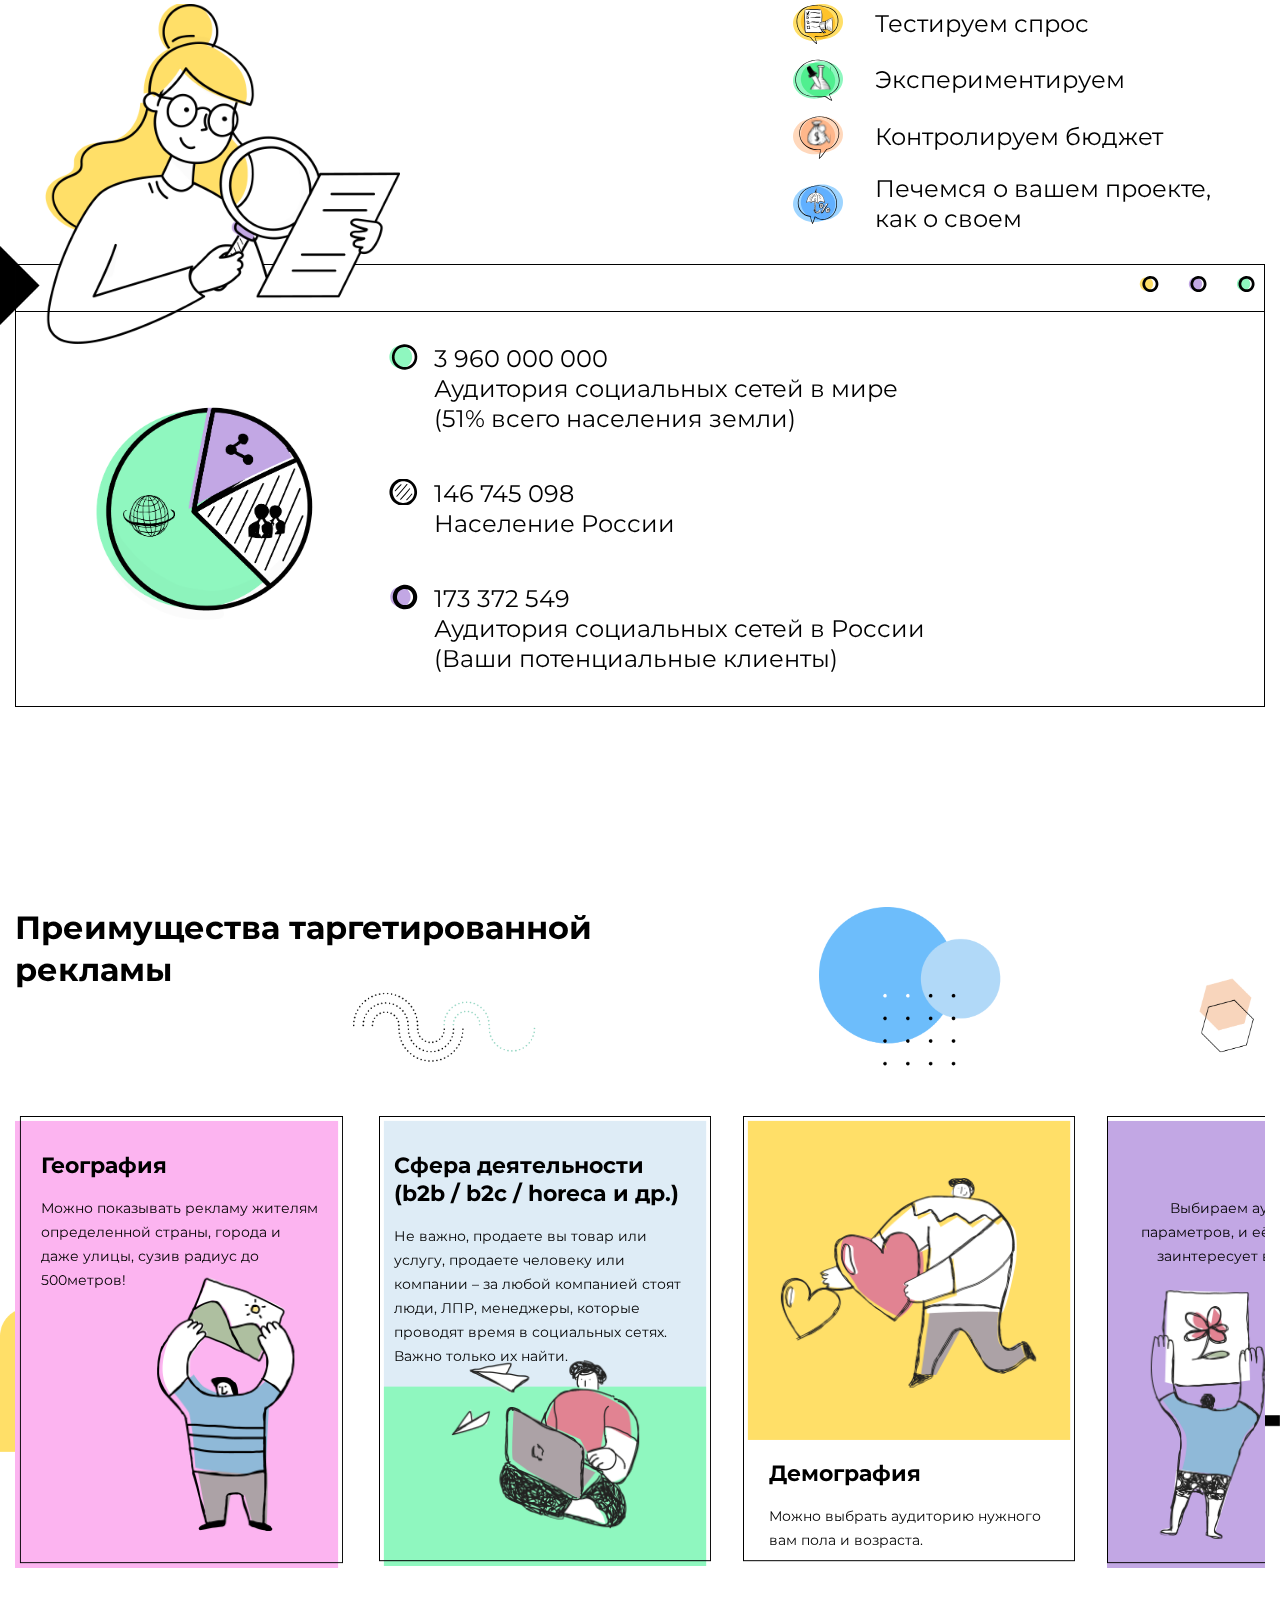
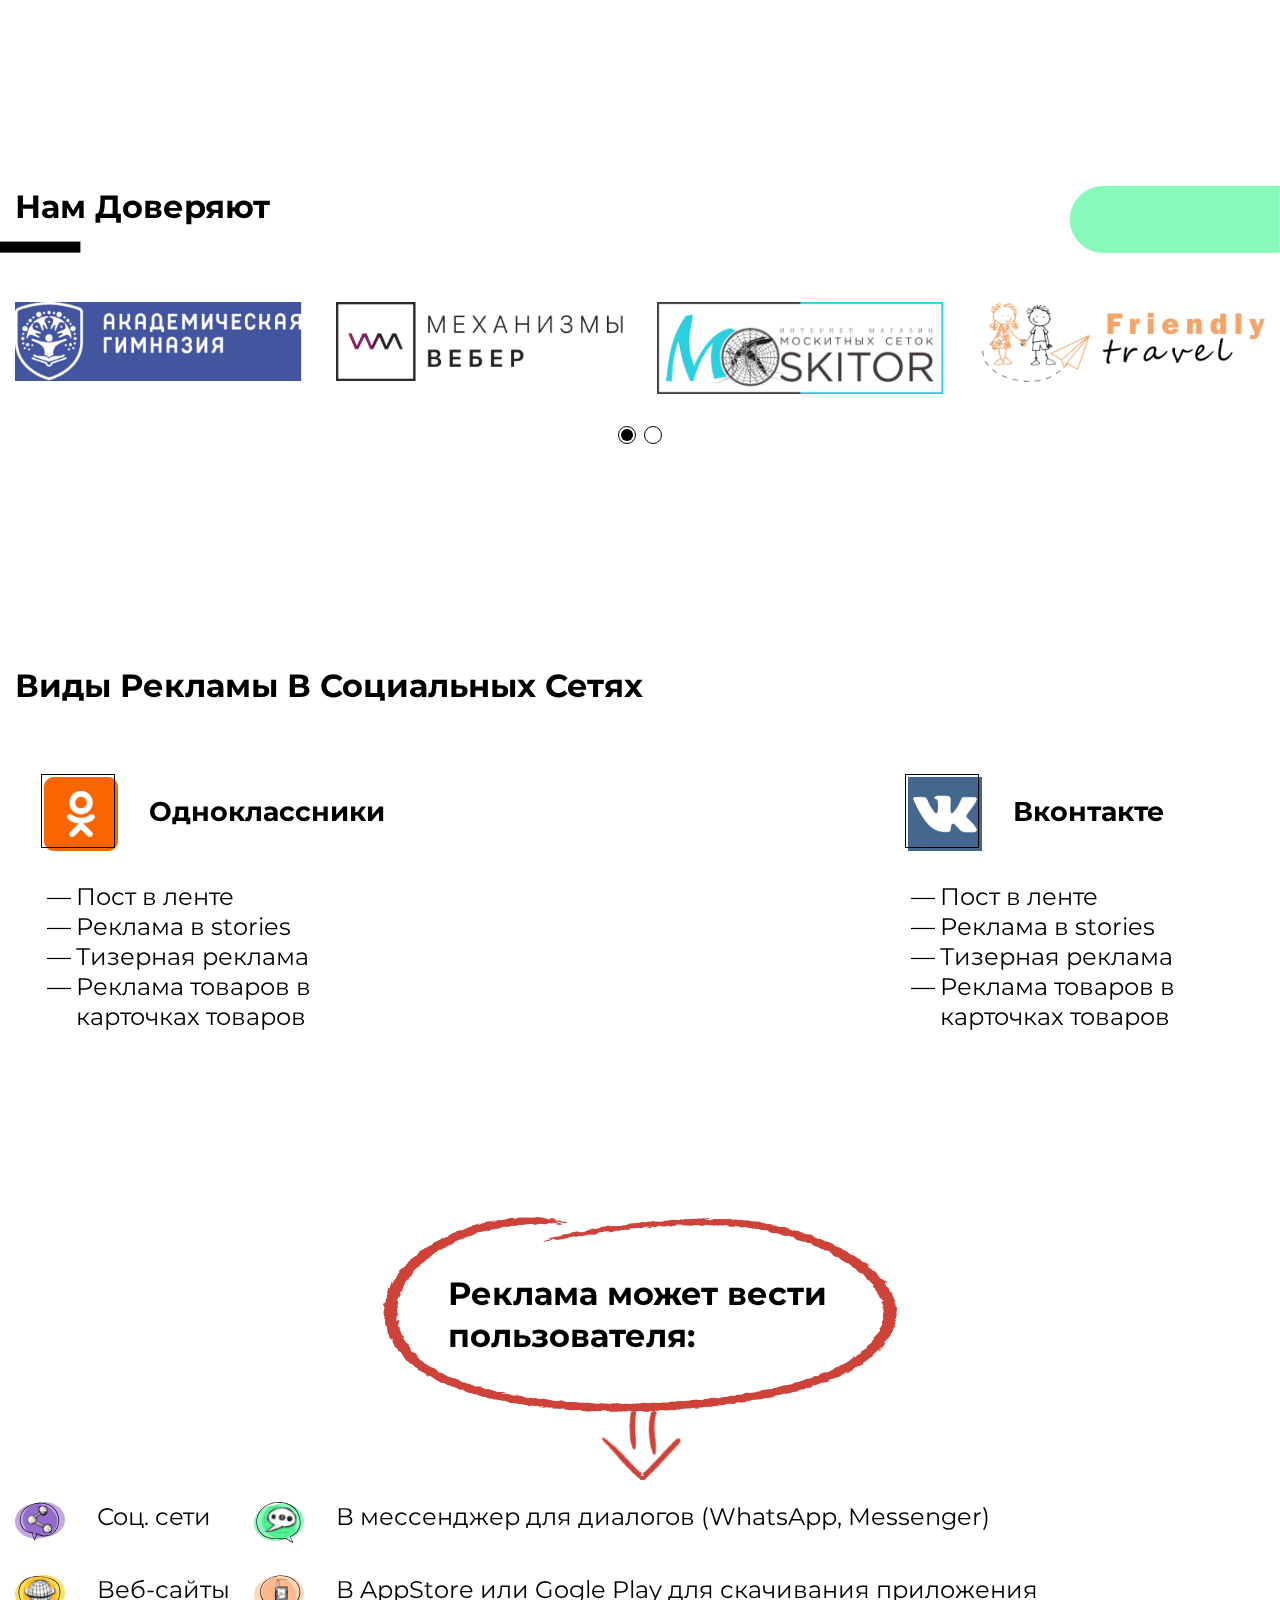
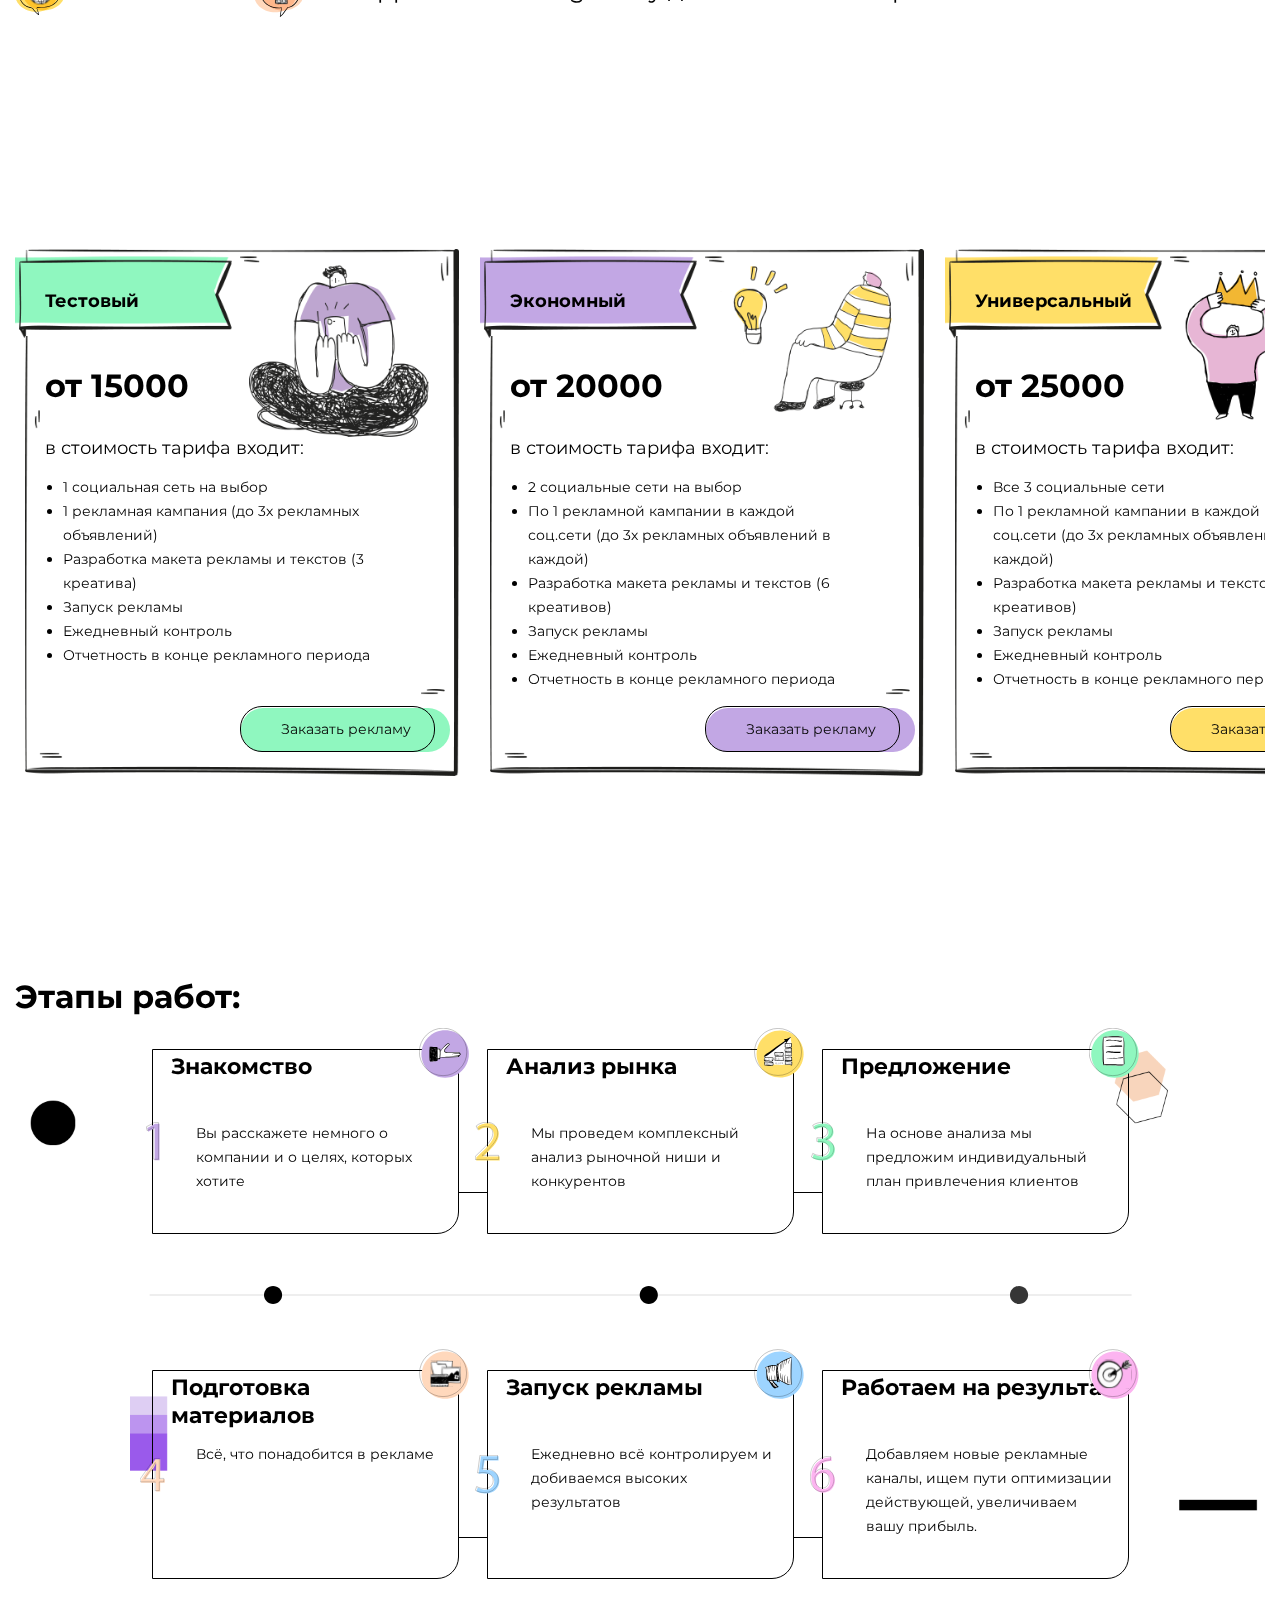
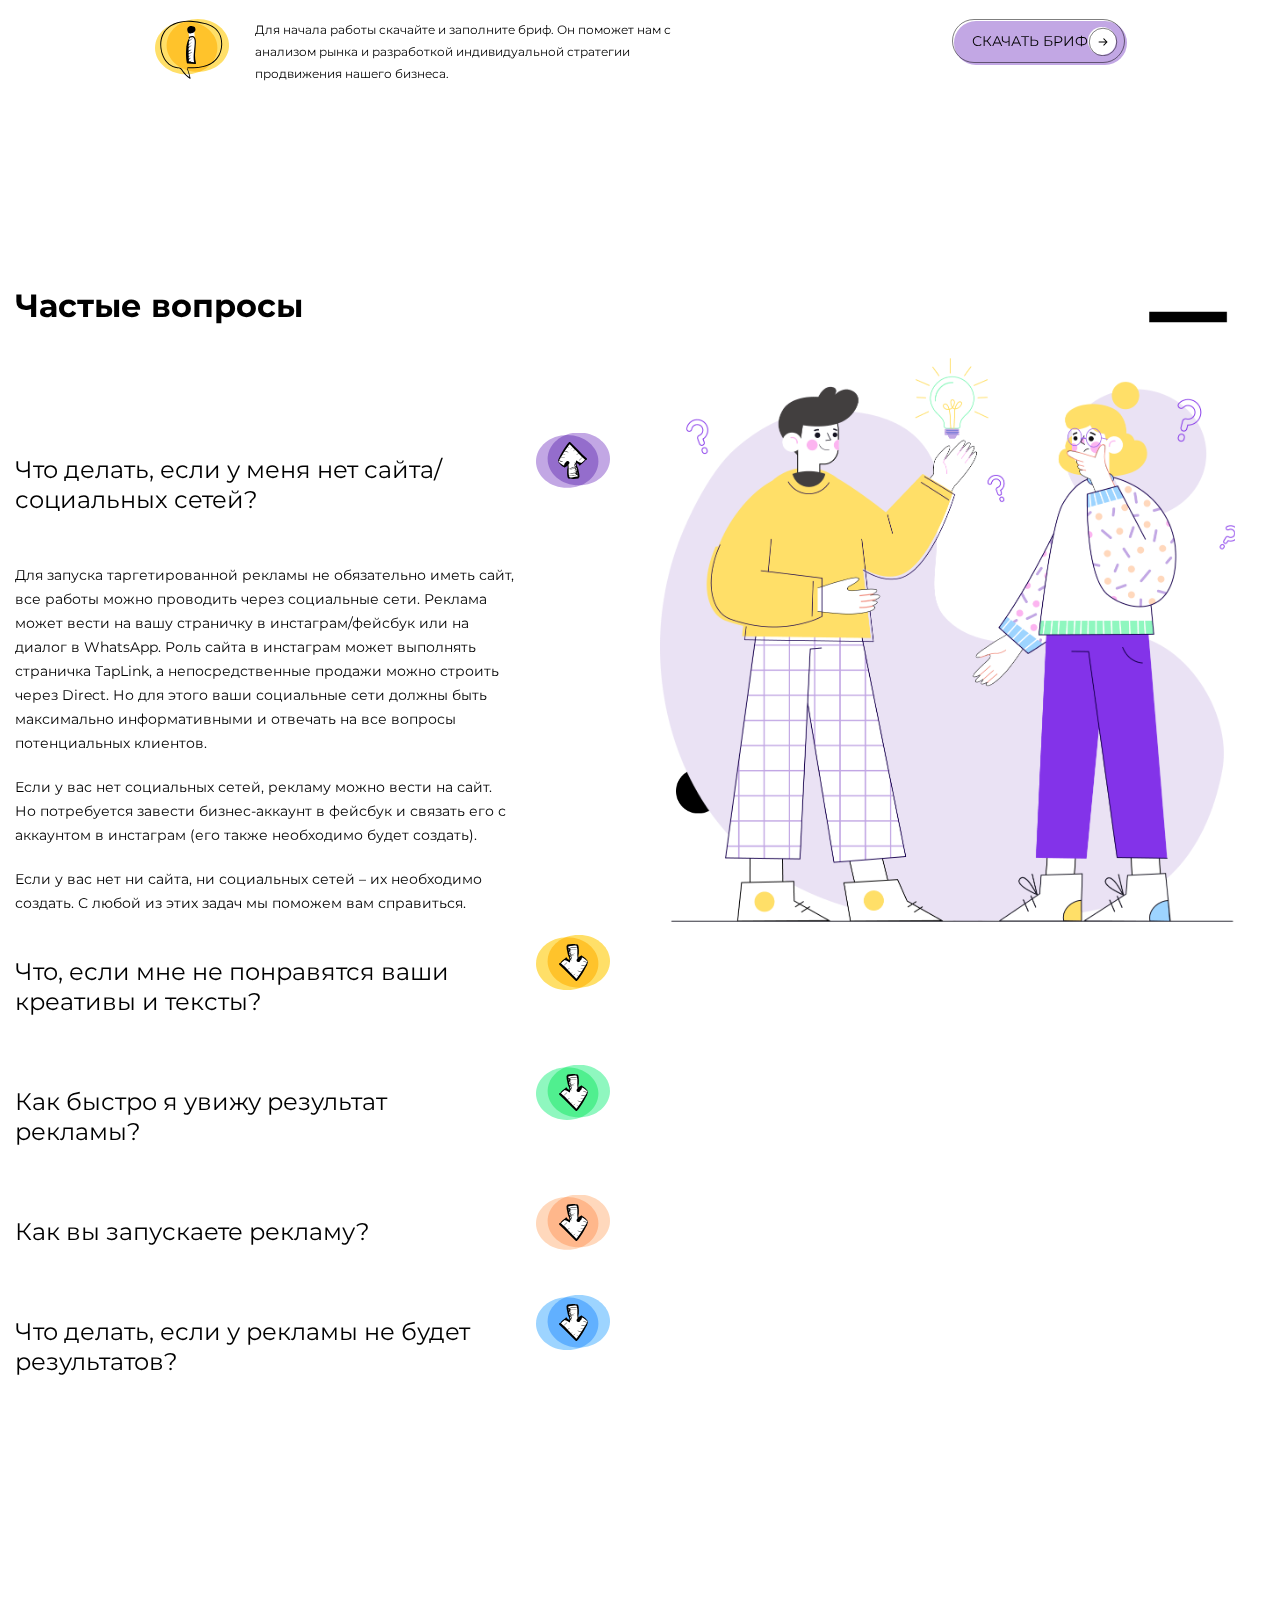
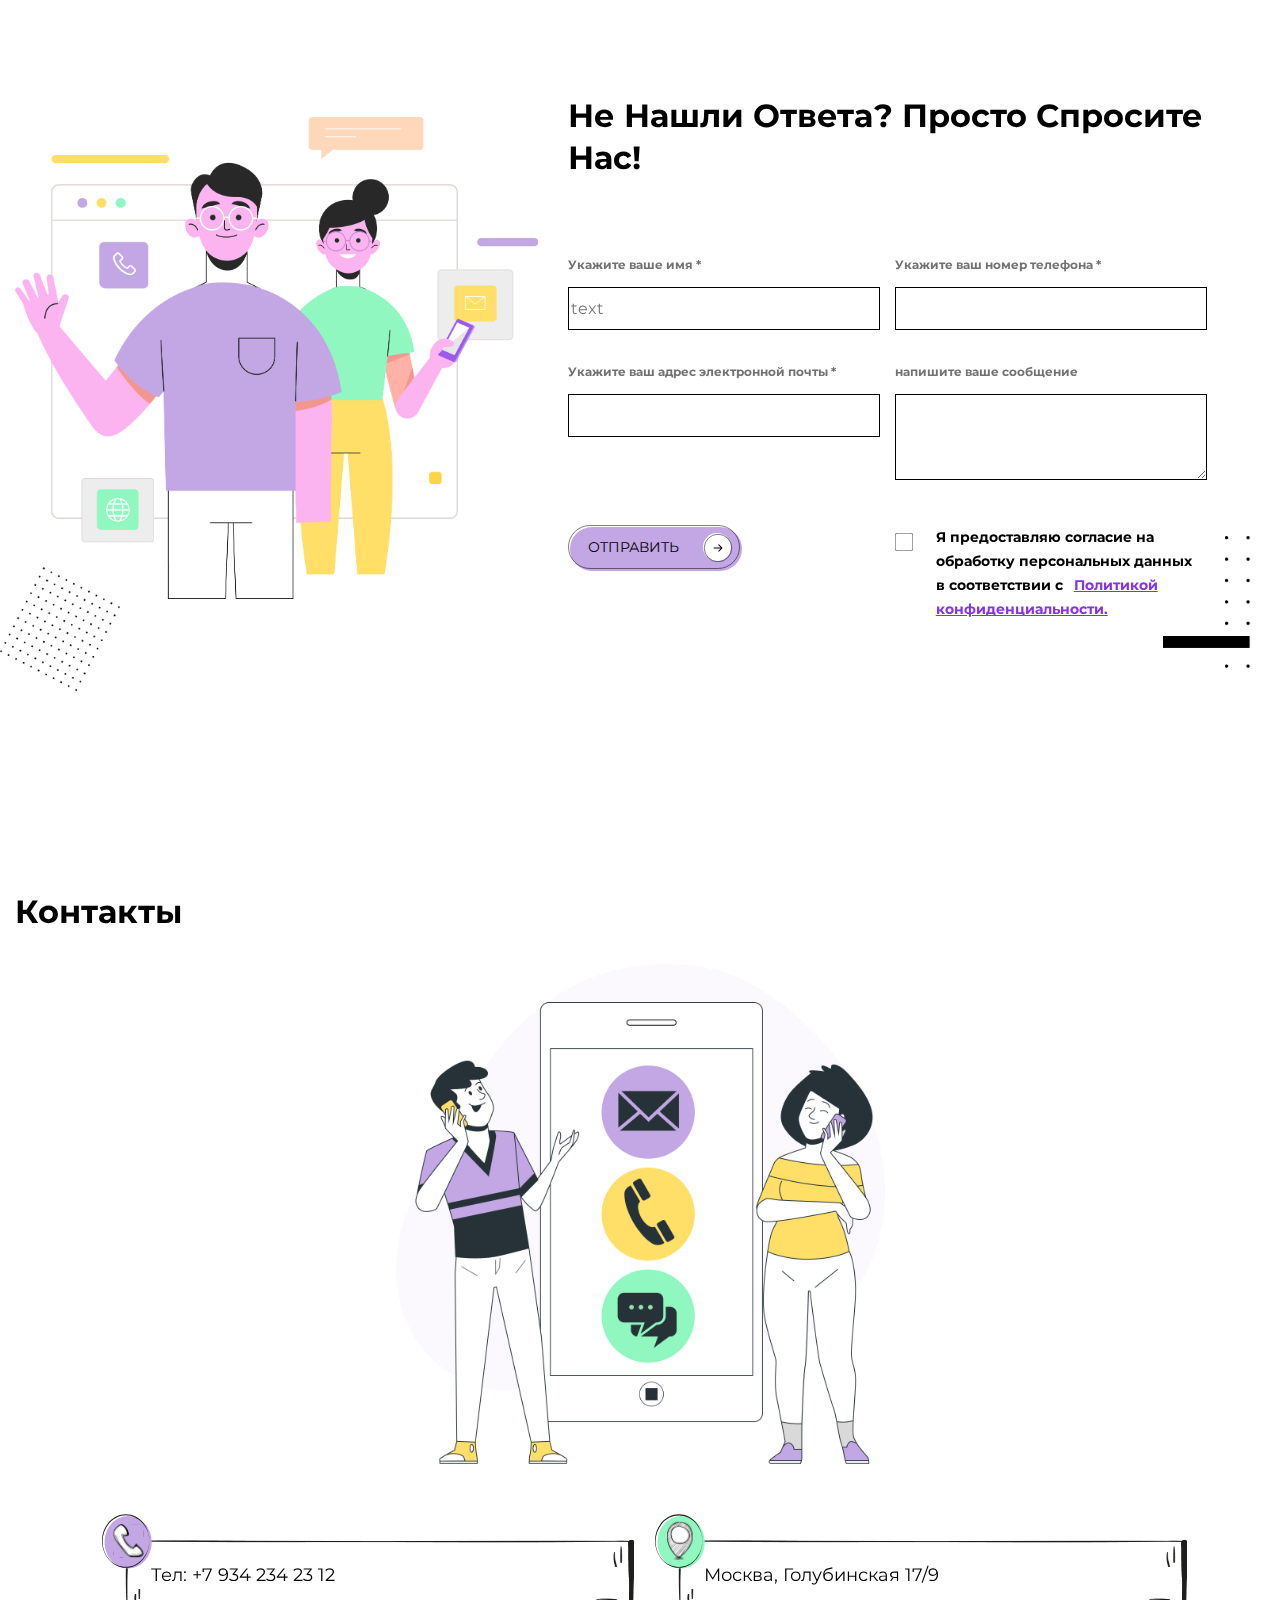
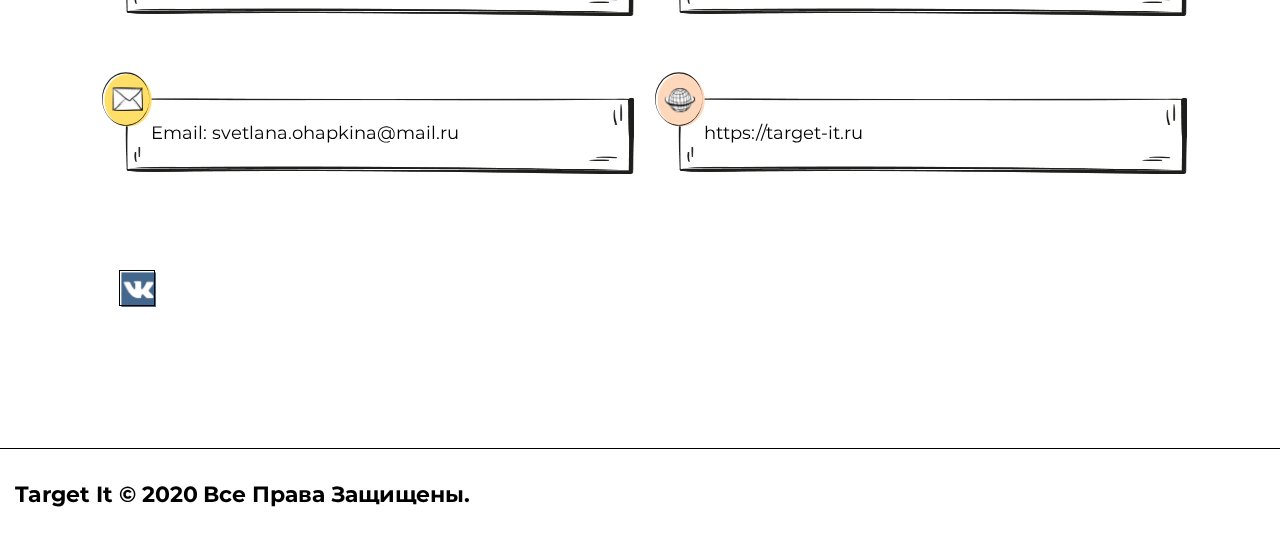
==== commit 75d84dc0: "add: add secondary links in script-work.js" ====
--- a/index.html
+++ b/index.html
@@ -511,7 +511,7 @@
         </h2>
         <div class="swipe-wrapper">
           <div class="swipe flex">
-            <div class="swipe__col swipe__col_social swipe__col_services">
+            <!-- <div class="swipe__col swipe__col_social swipe__col_services">
               <h3 class="card-title card-title_social flex">
                 <img class="card-icon" src="img/instagram.svg" alt="Иконка инстаграм">
                 Инстаграм
@@ -553,7 +553,7 @@
                   Реклама в статьях
                 </li>
               </ul>
-            </div>
+            </div> -->
             <div class="swipe__col swipe__col_social swipe__col_services">
               <h3 class="card-title card-title_social flex">
                 <img class="card-icon" src="img/ok.svg" alt="Иконка одноклассники">
--- a/css/style.css
+++ b/css/style.css
@@ -330,7 +330,8 @@
           transition: background-color .3s linear, width .3s linear;
 }
 
-.nav-link:hover::before {
+.nav-link:hover::before,
+.nav-link_active::before {
   width: calc(100% + 44px);
   background-color: var(--link-yellow);
 }
@@ -2016,7 +2017,7 @@
   margin: 0;
   margin-bottom: 33px;
   font-weight: 900;
-  font-size: 64px;
+  font-size: 39px;
   line-height: 72px;
   color: var(--yellow);
 }
